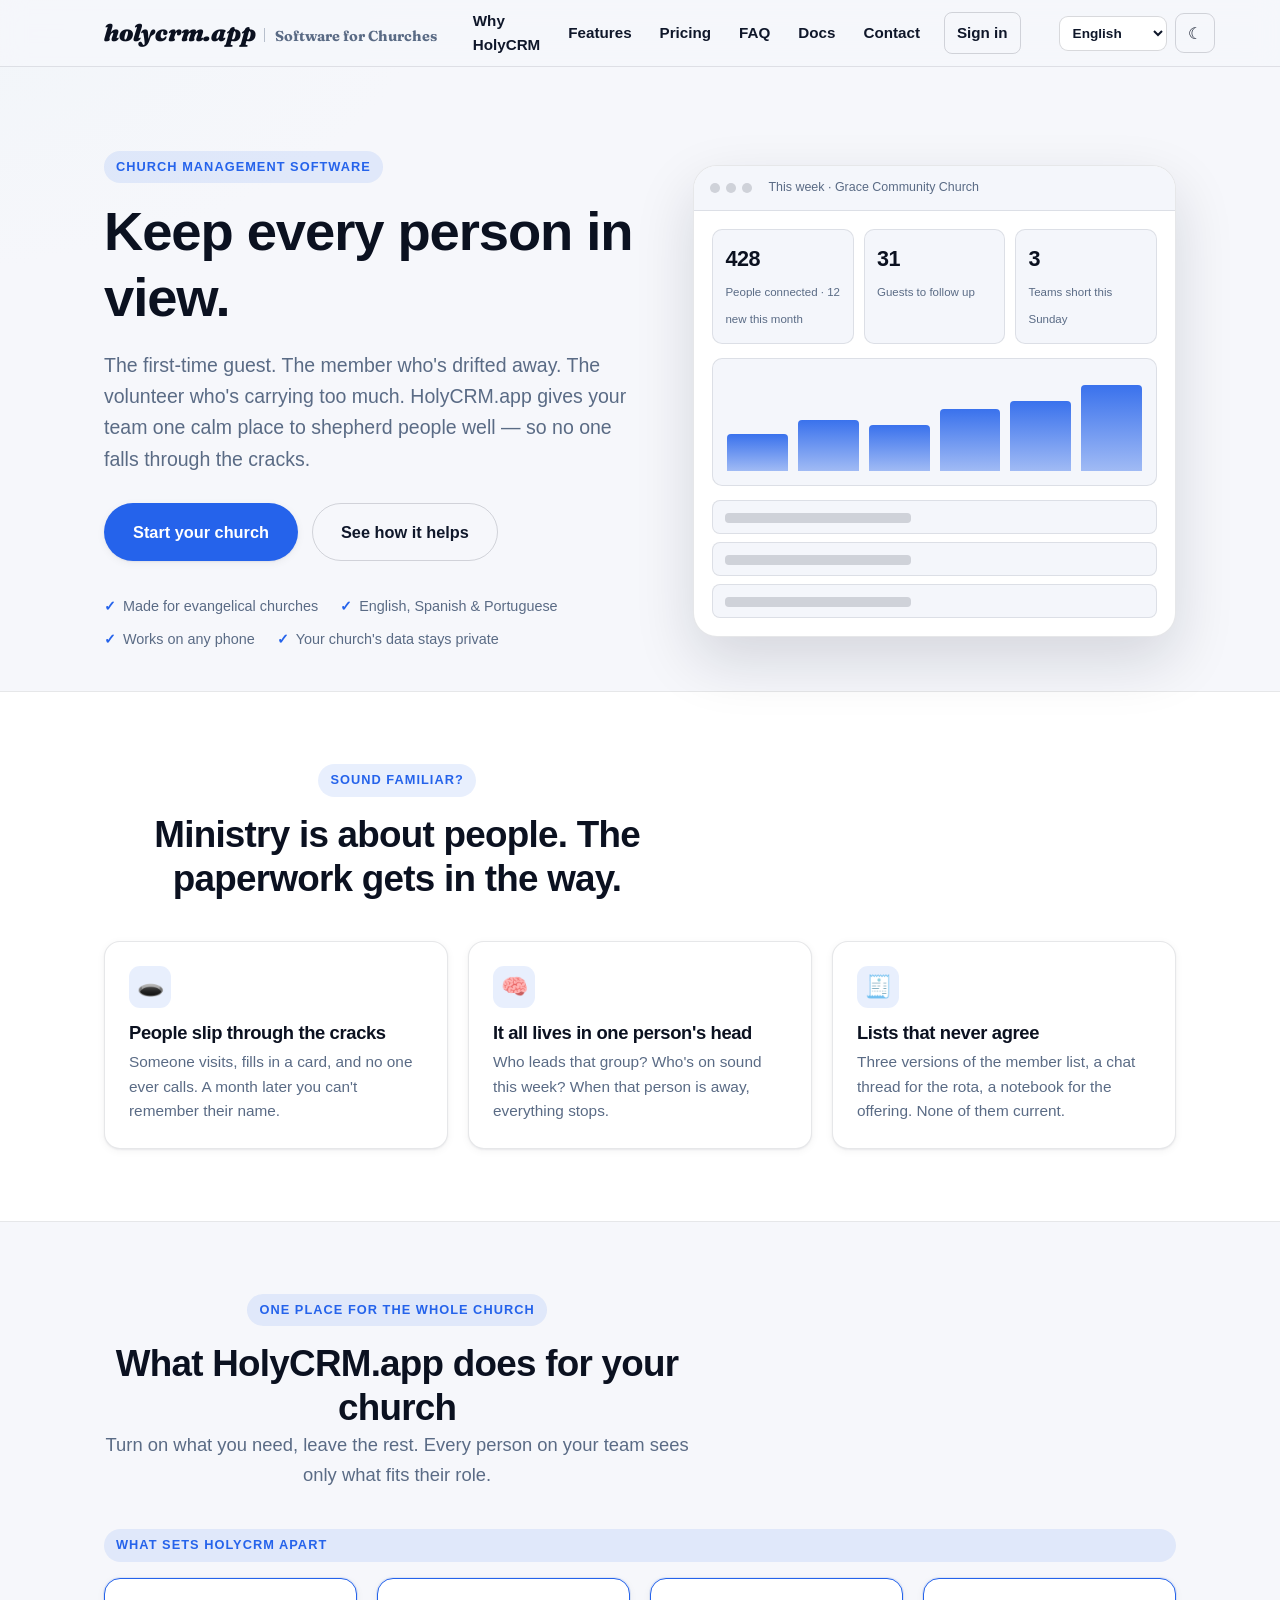
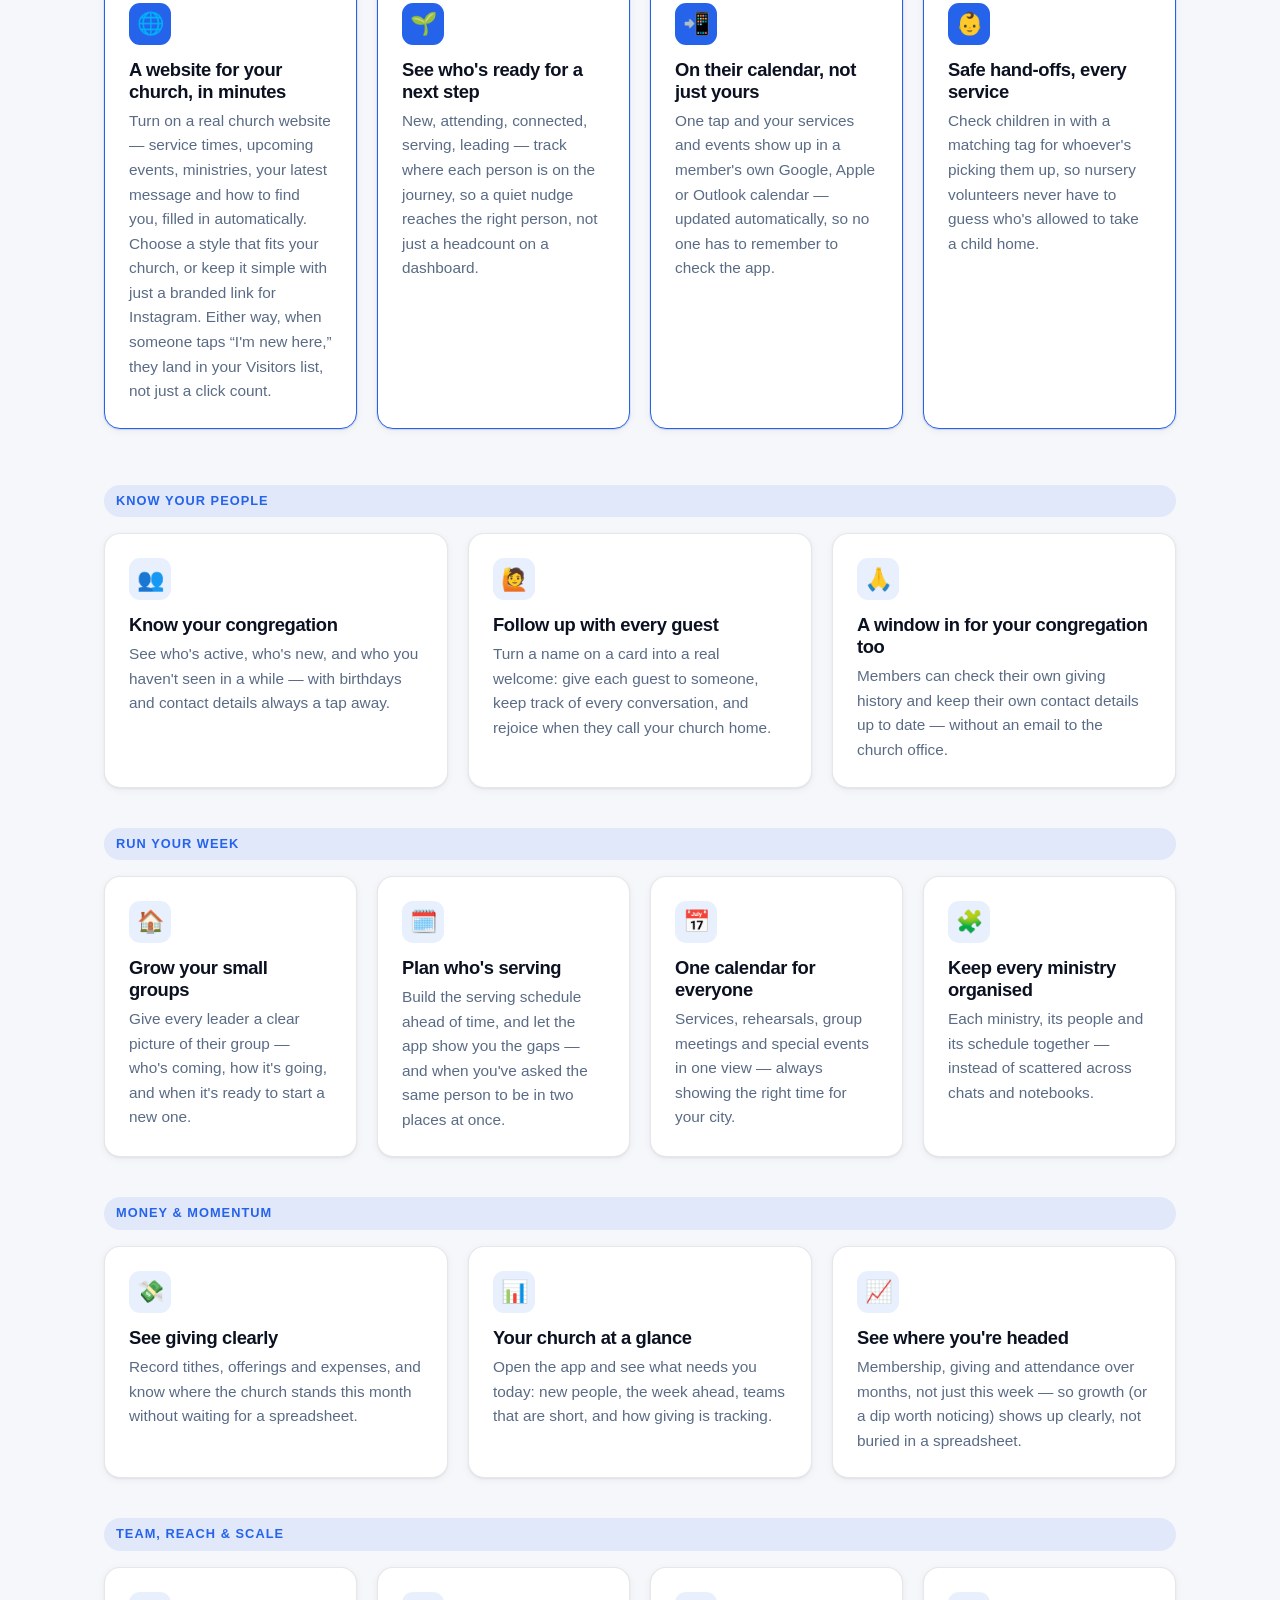
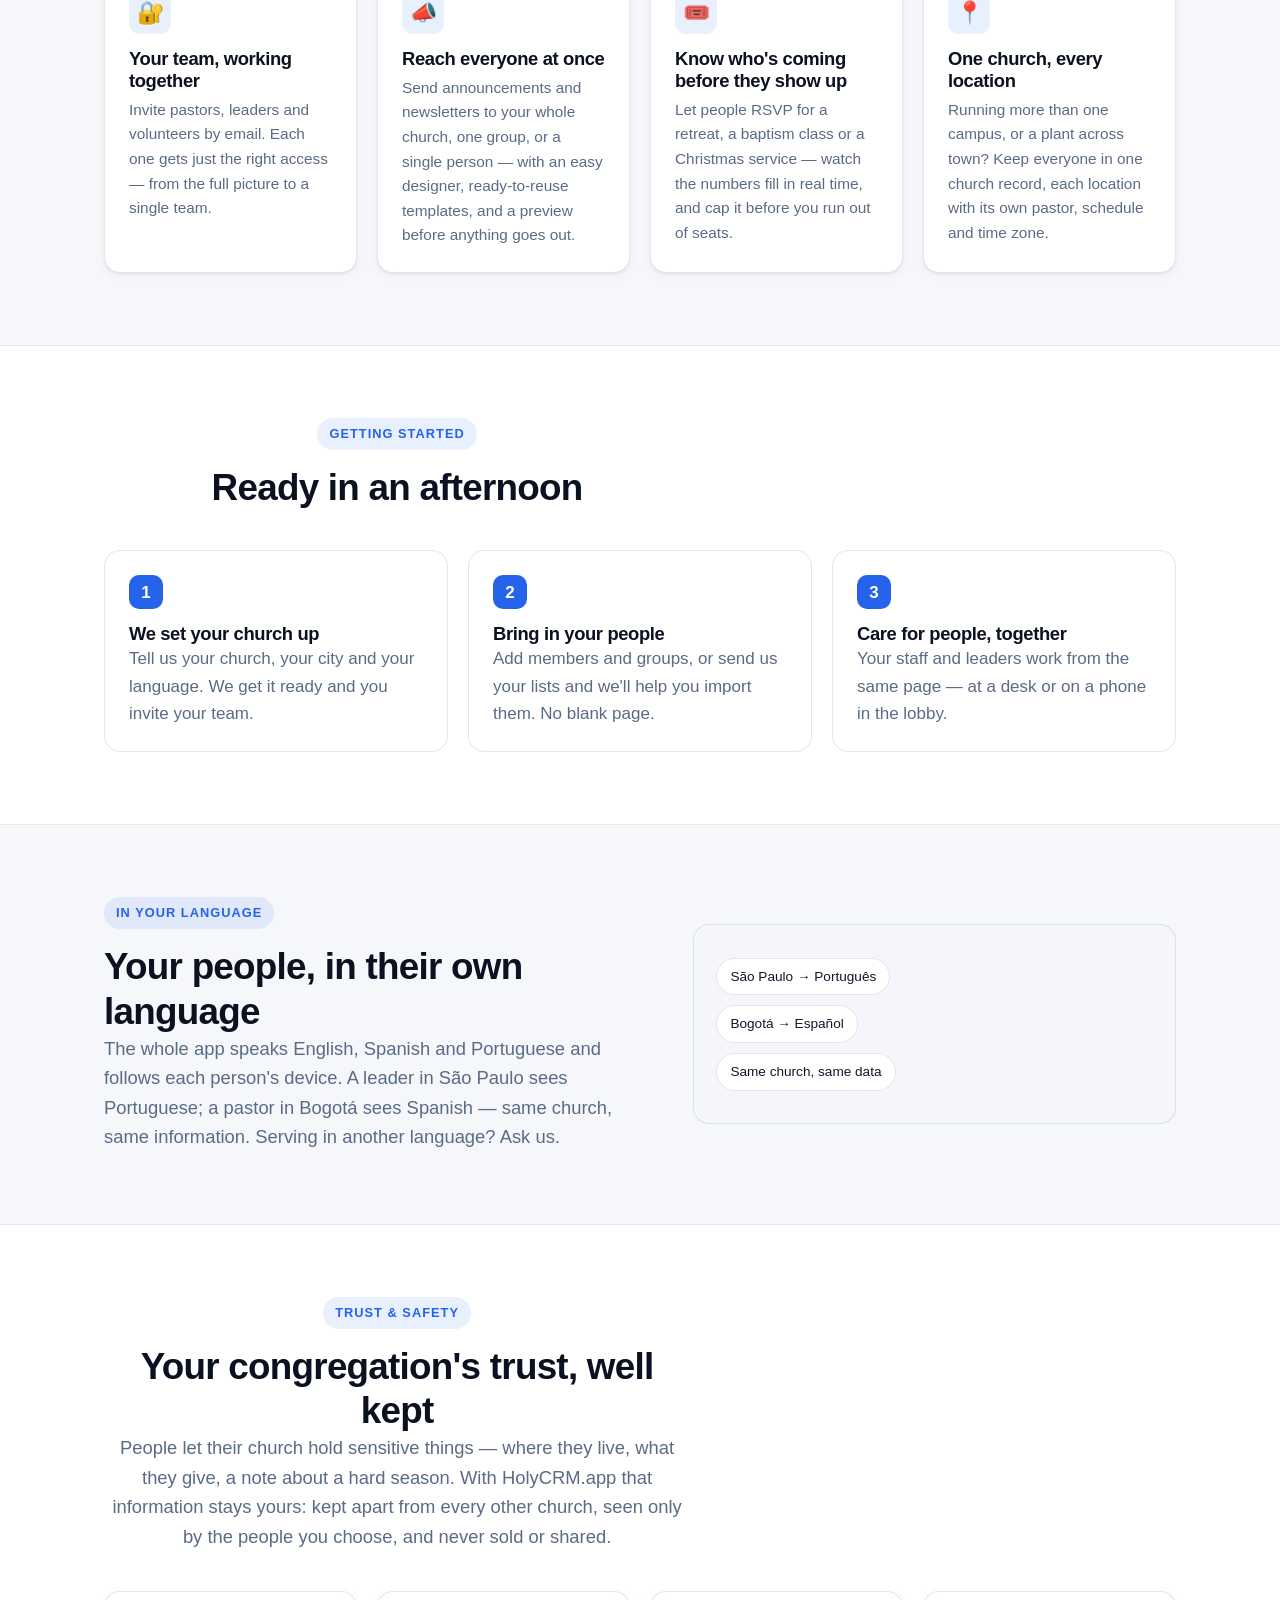
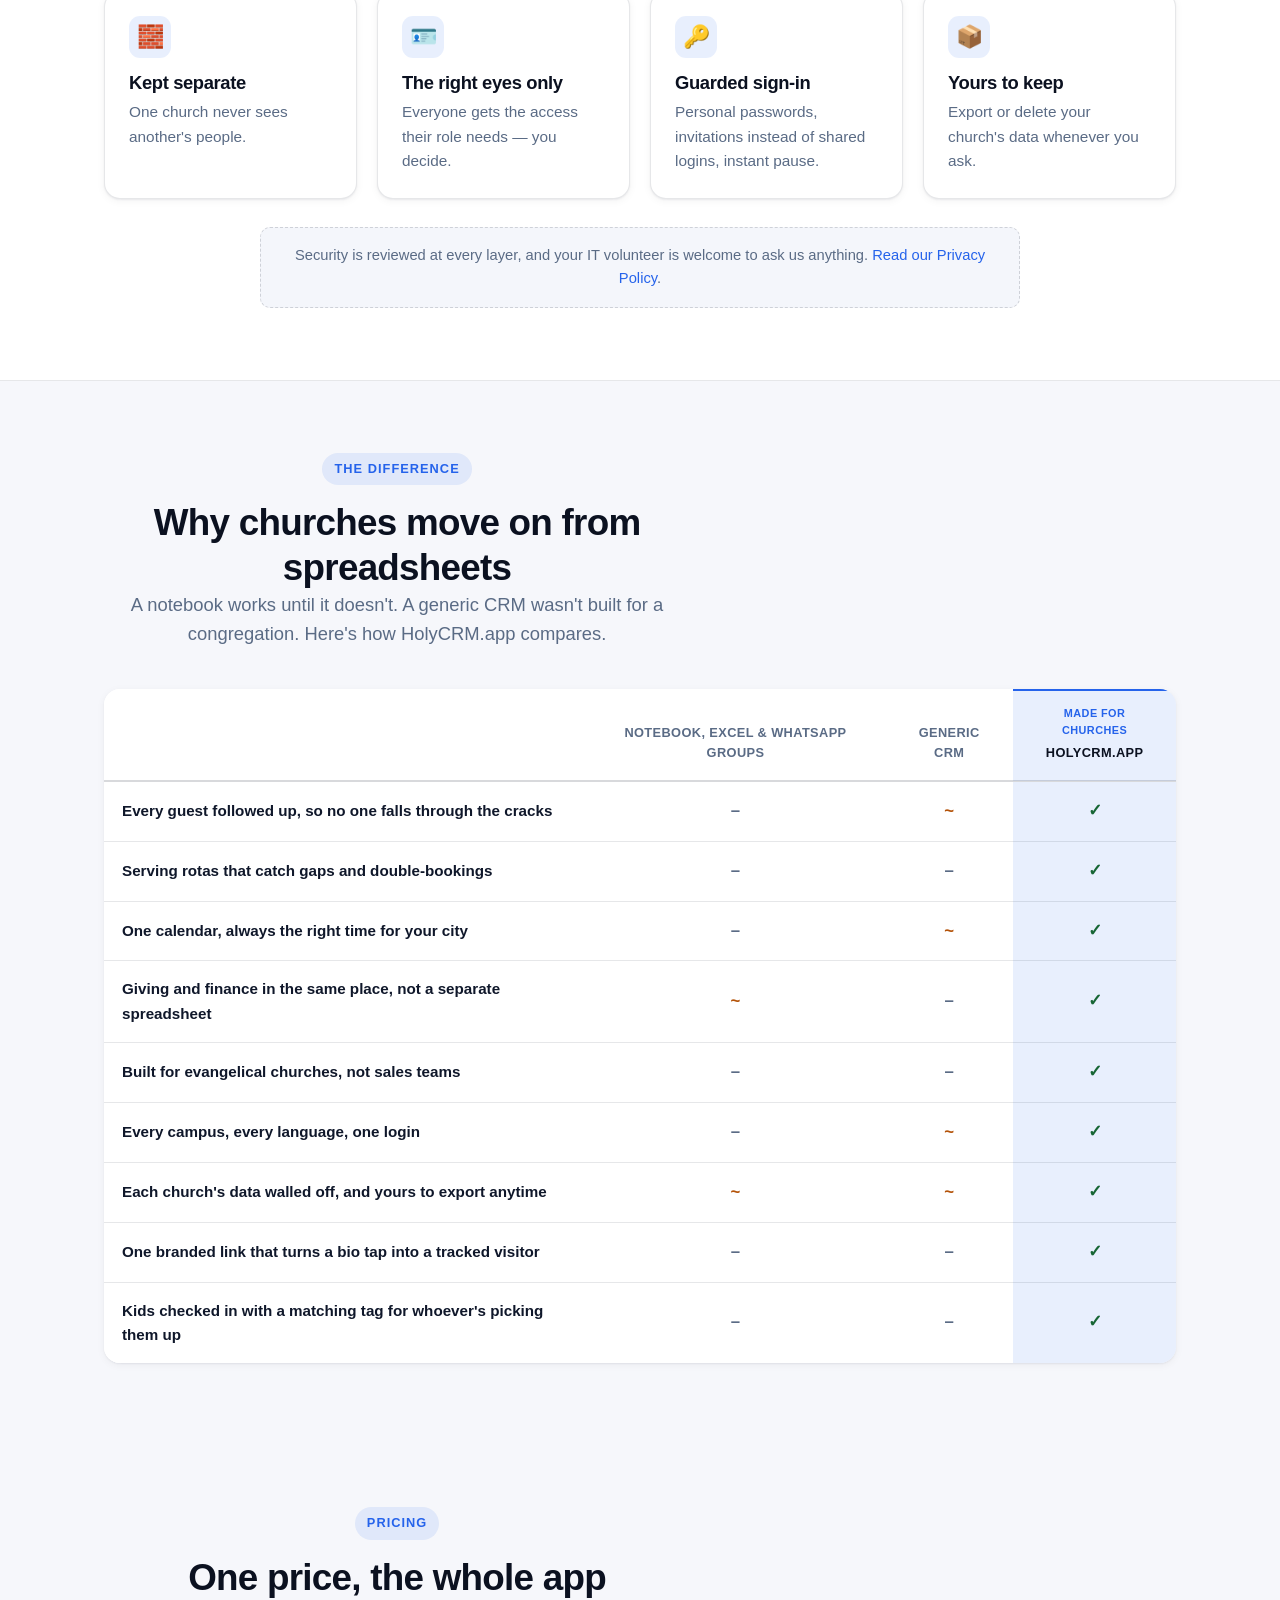
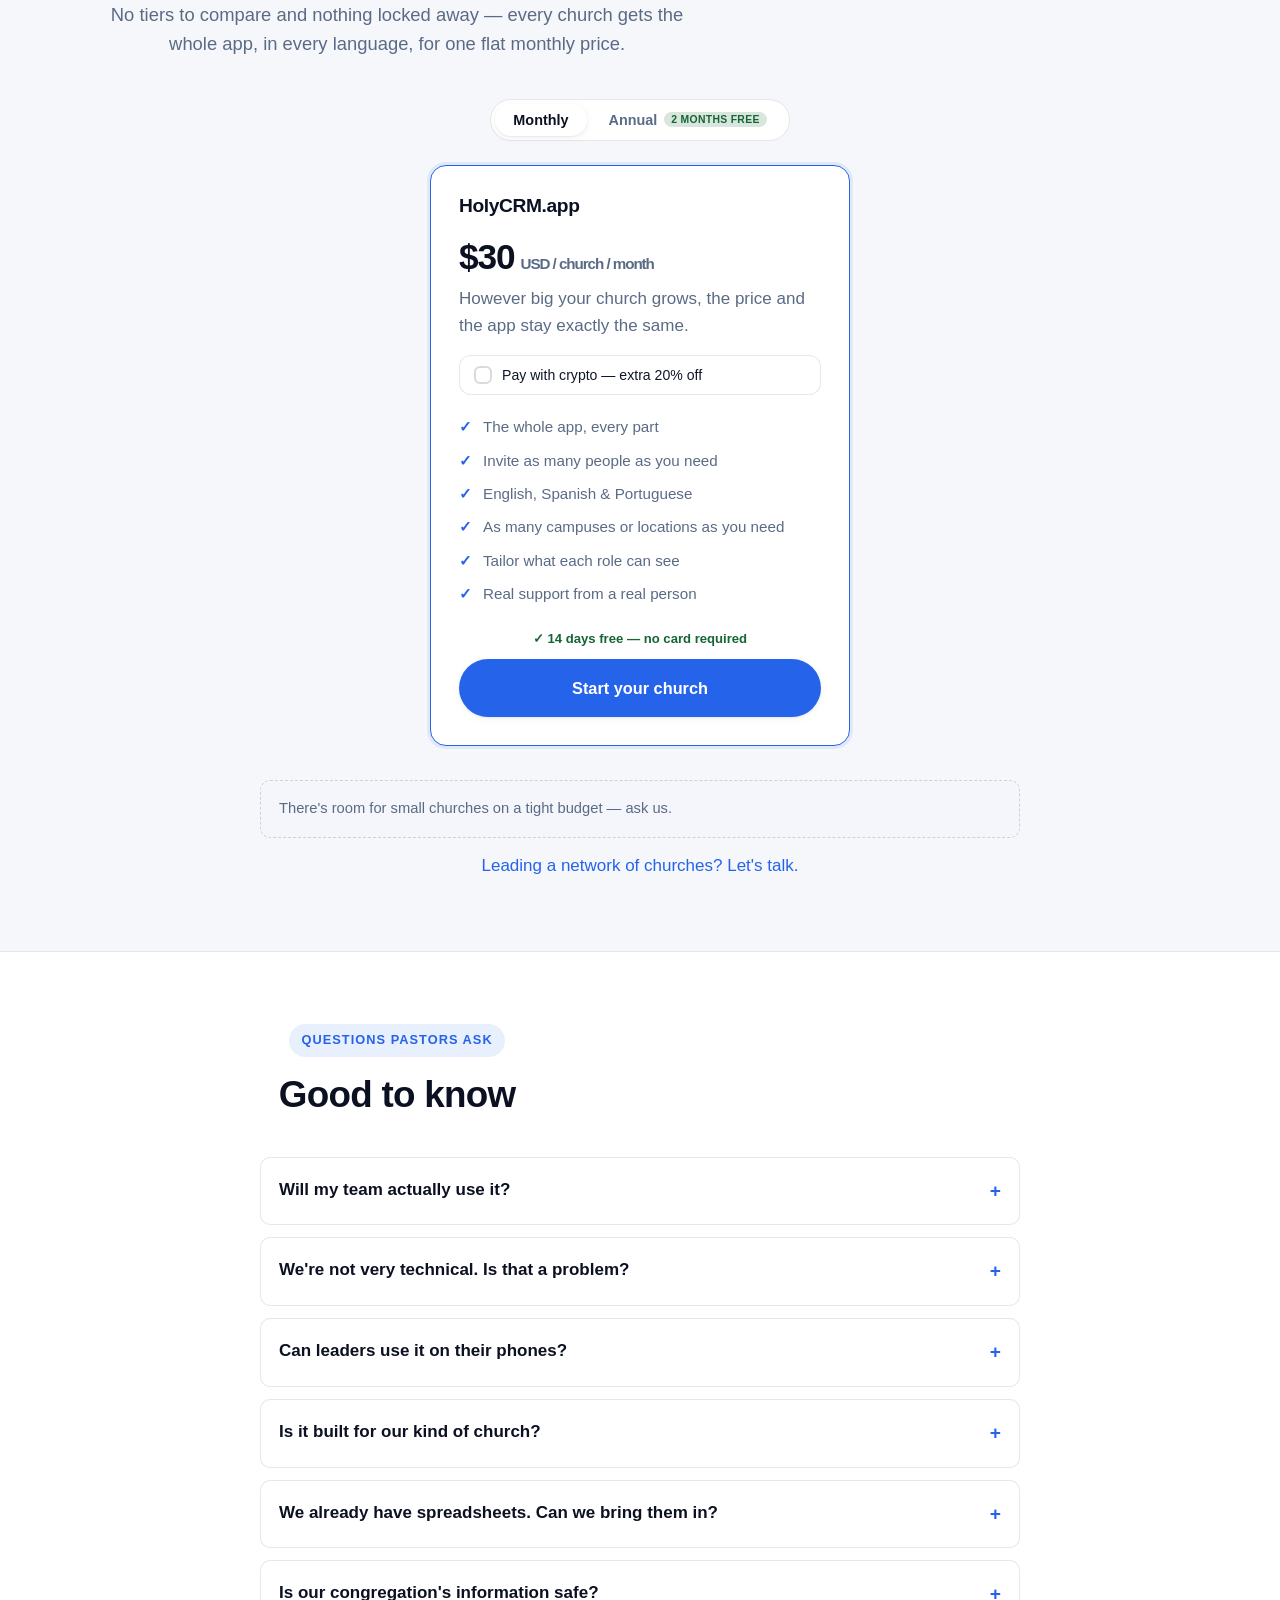
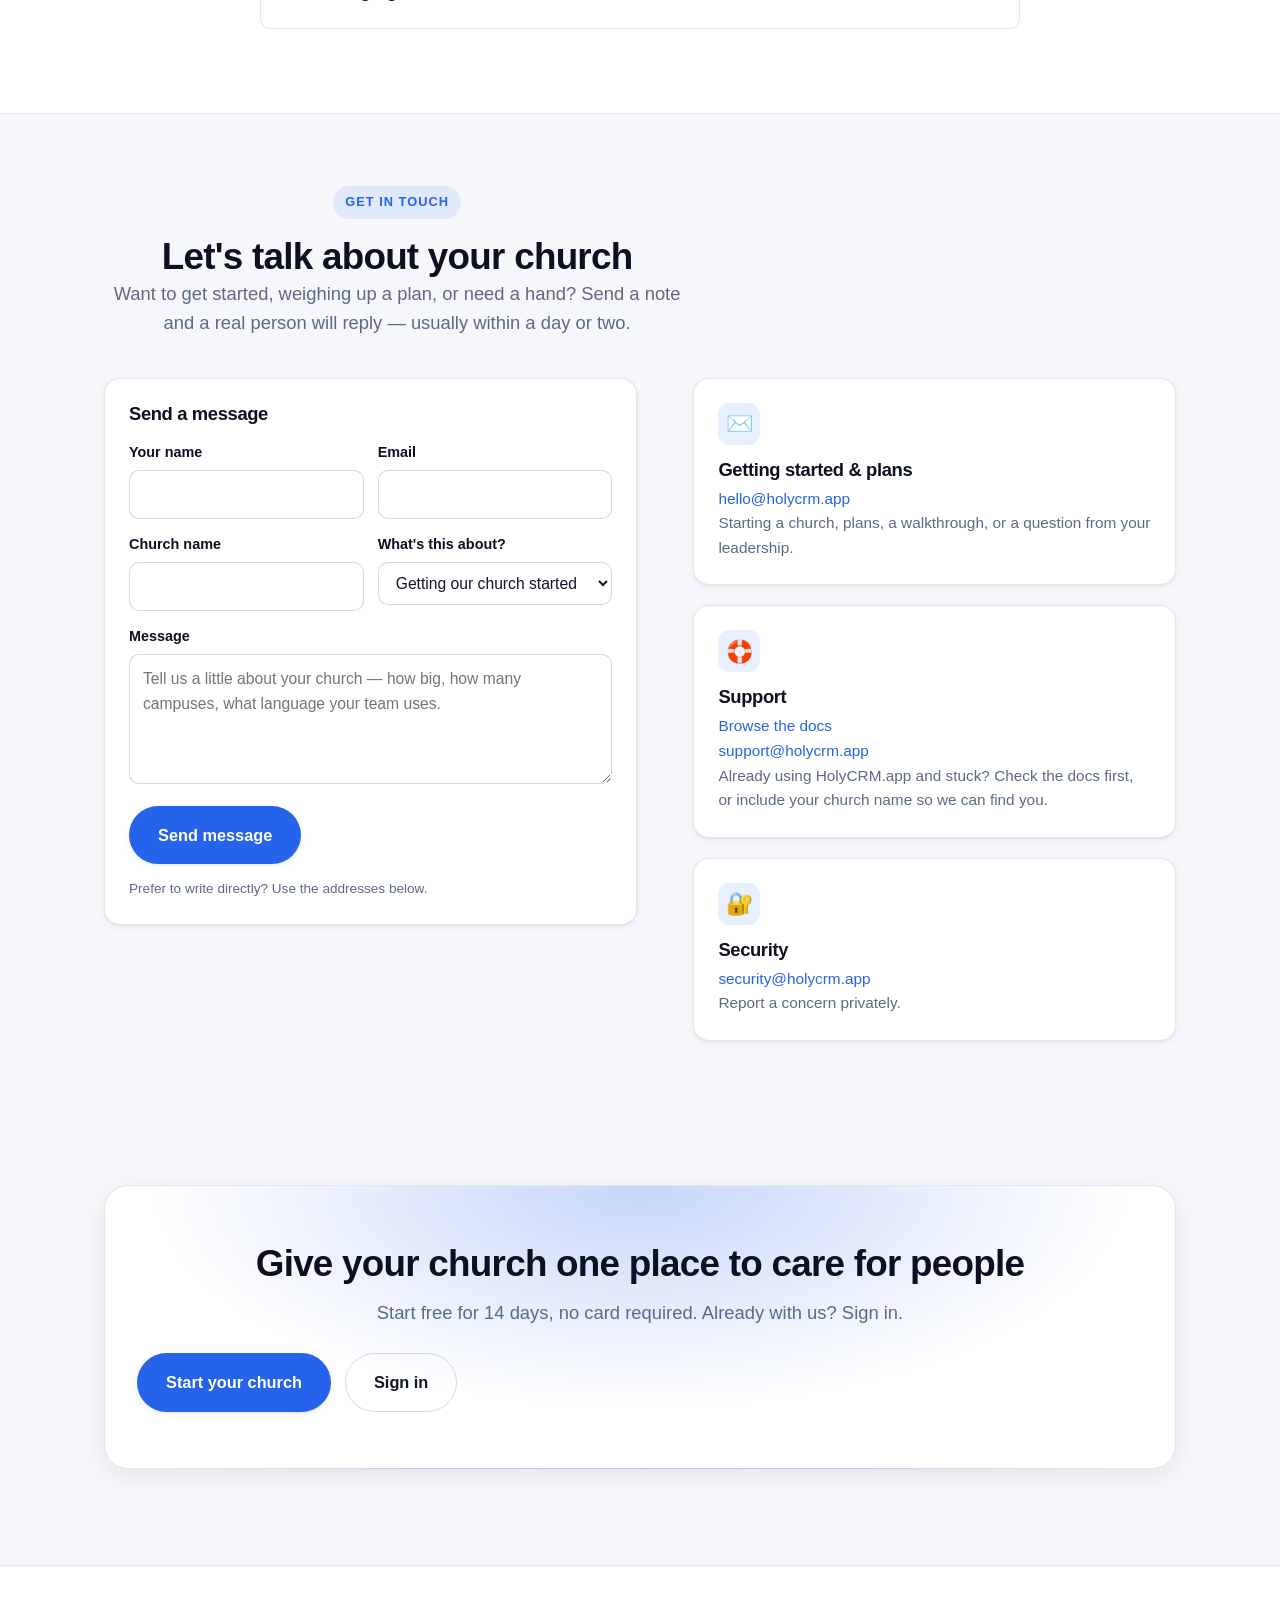
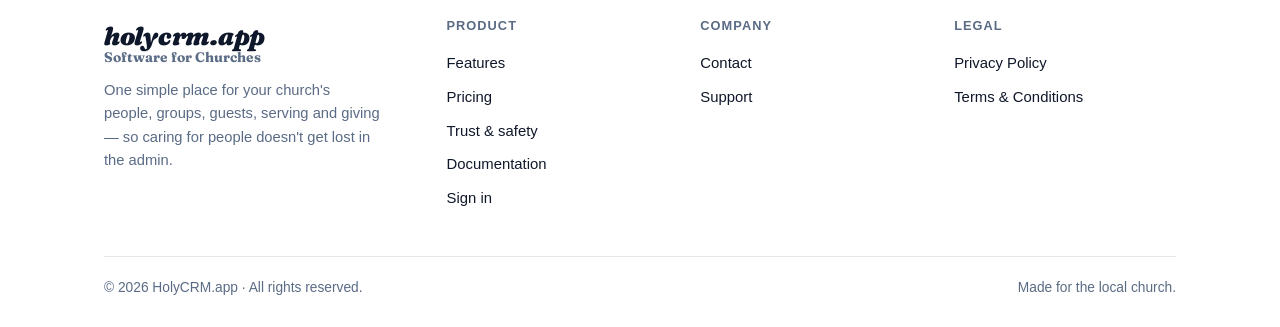
==== index.html @ 7844e1b8 "Updating" ====
<!doctype html>
<html lang="en">

<head>
  <meta charset="utf-8" />
  <title>HolyCRM.app — Keep every person in view</title>
  <meta name="viewport" content="width=device-width, initial-scale=1" />
  <meta name="color-scheme" content="light dark" />
  <meta name="description"
    content="One simple place for your church's people, guests, small groups, serving and giving — so no one falls through the cracks. Made for evangelical churches, in English, Spanish and Portuguese." />
  <meta name="theme-color" content="#f6f7fb" media="(prefers-color-scheme: light)" />
  <meta name="theme-color" content="#0b1120" media="(prefers-color-scheme: dark)" />
  <link rel="canonical" href="https://www.holycrm.app/" />
  <link rel="icon" href="/favicon.ico" />
  <link rel="apple-touch-icon" href="/assets/img/apple-touch-icon.png" />
  <link rel="preload" href="assets/fonts/fraunces-italic-900-latin.woff2" as="font" type="font/woff2" crossorigin />
  <link rel="preload" href="assets/fonts/fraunces-normal-700-latin.woff2" as="font" type="font/woff2" crossorigin />
  <!-- Tianji analytics -->
  <script async defer src="https://app.tianji.dev/tracker.js" data-website-id="cmu155hoydk7rziaswpbl9hs3"></script>
  <meta property="og:title" content="HolyCRM.app — Keep every person in view" />
  <meta property="og:description"
    content="One simple place for your church's people, guests, small groups, serving and giving. Made for evangelical churches, in three languages." />
  <meta property="og:type" content="website" />
  <meta property="og:url" content="https://www.holycrm.app/" />
  <meta property="og:site_name" content="HolyCRM.app" />
  <meta property="og:locale" content="en_US" />
  <meta property="og:locale:alternate" content="es_LA" />
  <meta property="og:locale:alternate" content="pt_BR" />
  <meta property="og:image" content="https://www.holycrm.app/assets/img/og-image.png" />
  <meta property="og:image:width" content="1200" />
  <meta property="og:image:height" content="630" />
  <meta property="og:image:alt" content="HolyCRM.app — Software for Churches" />
  <meta name="twitter:card" content="summary_large_image" />
  <meta name="twitter:title" content="HolyCRM.app — Keep every person in view" />
  <meta name="twitter:description"
    content="One simple place for your church's people, guests, small groups, serving and giving. Made for evangelical churches, in three languages." />
  <meta name="twitter:image" content="https://www.holycrm.app/assets/img/og-image.png" />
  <script type="application/ld+json">
  {
    "@context": "https://schema.org",
    "@type": "SoftwareApplication",
    "name": "HolyCRM.app",
    "url": "https://www.holycrm.app/",
    "applicationCategory": "BusinessApplication",
    "operatingSystem": "Web",
    "description": "One simple place for your church's people, guests, small groups, serving and giving — so no one falls through the cracks. Made for evangelical churches, in English, Spanish and Portuguese.",
    "inLanguage": ["en", "es", "pt-BR"],
    "offers": {
      "@type": "Offer",
      "price": "30",
      "priceCurrency": "USD",
      "priceValidUntil": "2027-01-01",
      "url": "https://www.holycrm.app/#pricing"
    },
    "provider": {
      "@type": "Organization",
      "name": "HolyCRM.app",
      "url": "https://www.holycrm.app/",
      "logo": "https://www.holycrm.app/assets/img/apple-touch-icon.png",
      "email": "hello@holycrm.app"
    }
  }
  </script>
  <script type="application/ld+json">
  {
    "@context": "https://schema.org",
    "@type": "FAQPage",
    "mainEntity": [
      {
        "@type": "Question",
        "name": "Will my team actually use it?",
        "acceptedAnswer": {
          "@type": "Answer",
          "text": "That's the whole point of the design. Each person sees a short menu of just what they need, it looks the same on a phone as on a computer, and there's nothing to install. Most volunteers are comfortable after one Sunday."
        }
      },
      {
        "@type": "Question",
        "name": "We're not very technical. Is that a problem?",
        "acceptedAnswer": {
          "@type": "Answer",
          "text": "No. We set your church up for you and help you bring in your lists. Day to day, it's filling in simple forms — closer to a tidy address book than to accounting software."
        }
      },
      {
        "@type": "Question",
        "name": "Can leaders use it on their phones?",
        "acceptedAnswer": {
          "@type": "Answer",
          "text": "Yes. It works in any phone browser, and you can add it to the home screen so it opens like a normal app — handy for a group leader taking attendance or a greeter checking who's serving."
        }
      },
      {
        "@type": "Question",
        "name": "Is it built for our kind of church?",
        "acceptedAnswer": {
          "@type": "Answer",
          "text": "It's made for evangelical and protestant churches — one congregation or a whole network. The words it uses ('culto', 'pastor', 'líder', 'célula', 'ofrenda') fit that world."
        }
      },
      {
        "@type": "Question",
        "name": "We already have spreadsheets. Can we bring them in?",
        "acceptedAnswer": {
          "@type": "Answer",
          "text": "Usually yes. Send us your member and group lists and we'll help you import them so you don't start from scratch."
        }
      },
      {
        "@type": "Question",
        "name": "Is our congregation's information safe?",
        "acceptedAnswer": {
          "@type": "Answer",
          "text": "Your church's data is walled off from every other church and protected by roles you control. We don't sell or share it, and you can export or delete it whenever you ask."
        }
      }
    ]
  }
  </script>
  <script>
    try {
      var t = localStorage.getItem('holycrm_theme');
      if (t === 'dark' || t === 'light') document.documentElement.setAttribute('data-theme', t);
    } catch (e) {}
  </script>
  <link rel="stylesheet" href="assets/css/site.css" />
</head>

<body>
  <header class="site-header">
    <div class="container nav">
      <a class="brand" href="index.html">
        <span class="brand__name">holycrm.app</span>
        <span class="brand__tag" data-i18n="brand.tagline">Software for Churches</span>
      </a>
      <nav class="nav-links">
        <a href="#why" data-i18n="nav.why">Why HolyCRM</a>
        <a href="#features" data-i18n="nav.features">Features</a>
        <a href="#pricing" data-i18n="nav.pricing">Pricing</a>
        <a href="#faq" data-i18n="nav.faq">FAQ</a>
        <a href="https://docs.holycrm.app" data-i18n="nav.docs">Docs</a>
        <a href="#contact" data-i18n="nav.contact">Contact</a>
        <a class="btn btn-ghost nav-cta" href="https://app-dev.holycrm.app/login.html" data-i18n="nav.signin">Sign in</a>
      </nav>
      <div class="nav-tools">
        <select class="lang-select" data-lang-select data-i18n-attr="aria-label:a11y.lang" aria-label="Choose language">
          <option value="en">English</option>
          <option value="es">Español</option>
          <option value="pt-BR">Português</option>
        </select>
        <button class="theme-toggle" type="button" data-i18n-attr="aria-label:a11y.theme" aria-label="Change theme">☾</button>
      </div>
      <button class="nav-toggle" type="button" data-i18n-attr="aria-label:a11y.menu" aria-label="Open menu" aria-expanded="false">☰</button>
    </div>
  </header>

  <main>
    <!-- HERO -->
    <section class="hero" id="top">
      <div class="container hero-grid">
        <div>
          <span class="eyebrow" data-i18n="hero.eyebrow">Church management software</span>
          <h1 data-i18n="hero.h1">Keep every person in view.</h1>
          <p class="lead" data-i18n="hero.lead">
            The first-time guest. The member who's drifted away. The volunteer who's
            carrying too much. HolyCRM.app gives your team one calm place to shepherd
            people well — so no one falls through the cracks.
          </p>
          <div class="btn-row">
            <a class="btn btn-primary btn-lg" href="https://app-dev.holycrm.app/signup.html" data-i18n="hero.cta.primary">Start your church</a>
            <a class="btn btn-ghost btn-lg" href="#features" data-i18n="hero.cta.secondary">See how it helps</a>
          </div>
          <div class="trust-row">
            <span data-i18n="hero.trust.1">Made for evangelical churches</span>
            <span data-i18n="hero.trust.2">English, Spanish &amp; Portuguese</span>
            <span data-i18n="hero.trust.3">Works on any phone</span>
            <span data-i18n="hero.trust.4">Your church's data stays private</span>
          </div>
        </div>

        <div class="mock" aria-hidden="true">
          <div class="mock-bar">
            <i></i><i></i><i></i><span data-i18n="mock.title">This week · Grace Community Church</span>
          </div>
          <div class="mock-body">
            <div class="mock-kpis">
              <div class="kpi"><b>428</b><small data-i18n="mock.k1">People connected · 12 new this month</small></div>
              <div class="kpi"><b>31</b><small data-i18n="mock.k2">Guests to follow up</small></div>
              <div class="kpi"><b>3</b><small data-i18n="mock.k3">Teams short this Sunday</small></div>
            </div>
            <div class="mock-chart">
              <i style="height:38%"></i><i style="height:52%"></i><i style="height:47%"></i>
              <i style="height:63%"></i><i style="height:71%"></i><i style="height:88%"></i>
            </div>
            <div class="mock-rows"><i></i><i></i><i></i></div>
          </div>
        </div>
      </div>
    </section>

    <!-- WHY -->
    <section class="band" id="why">
      <div class="container">
        <div class="section-head center">
          <span class="eyebrow" data-i18n="why.eyebrow">Sound familiar?</span>
          <h2 data-i18n="why.h2">Ministry is about people. The paperwork gets in the way.</h2>
        </div>
        <div class="grid">
          <div class="card">
            <div class="ic">🕳️</div>
            <h3 data-i18n="why.c1.h">People slip through the cracks</h3>
            <p data-i18n="why.c1.p">Someone visits, fills in a card, and no one ever calls.
              A month later you can't remember their name.</p>
          </div>
          <div class="card">
            <div class="ic">🧠</div>
            <h3 data-i18n="why.c2.h">It all lives in one person's head</h3>
            <p data-i18n="why.c2.p">Who leads that group? Who's on sound this week? When
              that person is away, everything stops.</p>
          </div>
          <div class="card">
            <div class="ic">🧾</div>
            <h3 data-i18n="why.c3.h">Lists that never agree</h3>
            <p data-i18n="why.c3.p">Three versions of the member list, a chat thread for
              the rota, a notebook for the offering. None of them current.</p>
          </div>
        </div>
      </div>
    </section>

    <!-- FEATURES -->
    <section id="features">
      <div class="container">
        <div class="section-head center">
          <span class="eyebrow" data-i18n="feat.eyebrow">One place for the whole church</span>
          <h2 data-i18n="feat.h2">What HolyCRM.app does for your church</h2>
          <p class="lead" data-i18n="feat.sub">Turn on what you need, leave the rest. Every
            person on your team sees only what fits their role.</p>
        </div>

        <span class="eyebrow feat-hero-eyebrow" data-i18n="feat.hero.eyebrow">What sets HolyCRM apart</span>
        <div class="grid grid-4 feat-hero">
          <div class="card card-hero">
            <div class="ic">🌐</div>
            <h3 data-i18n="feat.links.h">A website for your church, in minutes</h3>
            <p data-i18n="feat.links.p">Turn on a real church website — service times,
              upcoming events, ministries, your latest message and how to find you, filled
              in automatically. Choose a style that fits your church, or keep it simple with
              just a branded link for Instagram. Either way, when someone taps &ldquo;I'm new
              here,&rdquo; they land in your Visitors list, not just a click count.</p>
          </div>
          <div class="card card-hero">
            <div class="ic">🌱</div>
            <h3 data-i18n="feat.growth.h">See who's ready for a next step</h3>
            <p data-i18n="feat.growth.p">New, attending, connected, serving, leading — track
              where each person is on the journey, so a quiet nudge reaches the right person,
              not just a headcount on a dashboard.</p>
          </div>
          <div class="card card-hero">
            <div class="ic">📲</div>
            <h3 data-i18n="feat.sync.h">On their calendar, not just yours</h3>
            <p data-i18n="feat.sync.p">One tap and your services and events show up in a
              member's own Google, Apple or Outlook calendar — updated automatically, so no
              one has to remember to check the app.</p>
          </div>
          <div class="card card-hero">
            <div class="ic">👶</div>
            <h3 data-i18n="feat.kids.h">Safe hand-offs, every service</h3>
            <p data-i18n="feat.kids.p">Check children in with a matching tag for whoever's
              picking them up, so nursery volunteers never have to guess who's allowed to
              take a child home.</p>
          </div>
        </div>

        <div class="feat-group">
          <span class="eyebrow feat-group-label" data-i18n="feat.group.people">Know your people</span>
          <div class="grid">
            <div class="card">
              <div class="ic">👥</div>
              <h3 data-i18n="feat.members.h">Know your congregation</h3>
              <p data-i18n="feat.members.p">See who's active, who's new, and who you haven't
                seen in a while — with birthdays and contact details always a tap away.</p>
            </div>
            <div class="card">
              <div class="ic">🙋</div>
              <h3 data-i18n="feat.guests.h">Follow up with every guest</h3>
              <p data-i18n="feat.guests.p">Turn a name on a card into a real welcome: give
                each guest to someone, keep track of every conversation, and rejoice when
                they call your church home.</p>
            </div>
            <div class="card">
              <div class="ic">🙏</div>
              <h3 data-i18n="feat.portal.h">A window in for your congregation too</h3>
              <p data-i18n="feat.portal.p">Members can check their own giving history and
                keep their own contact details up to date — without an email to the church
                office.</p>
            </div>
          </div>
        </div>

        <div class="feat-group">
          <span class="eyebrow feat-group-label" data-i18n="feat.group.week">Run your week</span>
          <div class="grid grid-4">
            <div class="card">
              <div class="ic">🏠</div>
              <h3 data-i18n="feat.groups.h">Grow your small groups</h3>
              <p data-i18n="feat.groups.p">Give every leader a clear picture of their
                group — who's coming, how it's going, and when it's ready to start a new
                one.</p>
            </div>
            <div class="card">
              <div class="ic">🗓️</div>
              <h3 data-i18n="feat.serving.h">Plan who's serving</h3>
              <p data-i18n="feat.serving.p">Build the serving schedule ahead of time, and
                let the app show you the gaps — and when you've asked the same person to be
                in two places at once.</p>
            </div>
            <div class="card">
              <div class="ic">📅</div>
              <h3 data-i18n="feat.calendar.h">One calendar for everyone</h3>
              <p data-i18n="feat.calendar.p">Services, rehearsals, group meetings and special
                events in one view — always showing the right time for your city.</p>
            </div>
            <div class="card">
              <div class="ic">🧩</div>
              <h3 data-i18n="feat.ministries.h">Keep every ministry organised</h3>
              <p data-i18n="feat.ministries.p">Each ministry, its people and its schedule
                together — instead of scattered across chats and notebooks.</p>
            </div>
          </div>
        </div>

        <div class="feat-group">
          <span class="eyebrow feat-group-label" data-i18n="feat.group.money">Money &amp; momentum</span>
          <div class="grid">
            <div class="card">
              <div class="ic">💸</div>
              <h3 data-i18n="feat.giving.h">See giving clearly</h3>
              <p data-i18n="feat.giving.p">Record tithes, offerings and expenses, and know
                where the church stands this month without waiting for a spreadsheet.</p>
            </div>
            <div class="card">
              <div class="ic">📊</div>
              <h3 data-i18n="feat.overview.h">Your church at a glance</h3>
              <p data-i18n="feat.overview.p">Open the app and see what needs you today: new
                people, the week ahead, teams that are short, and how giving is tracking.</p>
            </div>
            <div class="card">
              <div class="ic">📈</div>
              <h3 data-i18n="feat.reports.h">See where you're headed</h3>
              <p data-i18n="feat.reports.p">Membership, giving and attendance over months, not
                just this week — so growth (or a dip worth noticing) shows up clearly, not
                buried in a spreadsheet.</p>
            </div>
          </div>
        </div>

        <div class="feat-group">
          <span class="eyebrow feat-group-label" data-i18n="feat.group.scale">Team, reach &amp; scale</span>
          <div class="grid grid-4">
            <div class="card">
              <div class="ic">🔐</div>
              <h3 data-i18n="feat.team.h">Your team, working together</h3>
              <p data-i18n="feat.team.p">Invite pastors, leaders and volunteers by email.
                Each one gets just the right access — from the full picture to a single
                team.</p>
            </div>
            <div class="card">
              <div class="ic">📣</div>
              <h3 data-i18n="feat.comms.h">Reach everyone at once</h3>
              <p data-i18n="feat.comms.p">Send announcements and newsletters to your whole
                church, one group, or a single person — with an easy designer, ready-to-reuse
                templates, and a preview before anything goes out.</p>
            </div>
            <div class="card">
              <div class="ic">🎟️</div>
              <h3 data-i18n="feat.rsvp.h">Know who's coming before they show up</h3>
              <p data-i18n="feat.rsvp.p">Let people RSVP for a retreat, a baptism class or a
                Christmas service — watch the numbers fill in real time, and cap it before you
                run out of seats.</p>
            </div>
            <div class="card">
              <div class="ic">📍</div>
              <h3 data-i18n="feat.campuses.h">One church, every location</h3>
              <p data-i18n="feat.campuses.p">Running more than one campus, or a plant across
                town? Keep everyone in one church record, each location with its own pastor,
                schedule and time zone.</p>
            </div>
          </div>
        </div>
      </div>
    </section>

    <!-- START -->
    <section class="band">
      <div class="container">
        <div class="section-head center">
          <span class="eyebrow" data-i18n="start.eyebrow">Getting started</span>
          <h2 data-i18n="start.h2">Ready in an afternoon</h2>
        </div>
        <div class="steps">
          <div class="step">
            <h3 data-i18n="start.s1.h">We set your church up</h3>
            <p class="muted" data-i18n="start.s1.p">Tell us your church, your city and your
              language. We get it ready and you invite your team.</p>
          </div>
          <div class="step">
            <h3 data-i18n="start.s2.h">Bring in your people</h3>
            <p class="muted" data-i18n="start.s2.p">Add members and groups, or send us your
              lists and we'll help you import them. No blank page.</p>
          </div>
          <div class="step">
            <h3 data-i18n="start.s3.h">Care for people, together</h3>
            <p class="muted" data-i18n="start.s3.p">Your staff and leaders work from the
              same page — at a desk or on a phone in the lobby.</p>
          </div>
        </div>
      </div>
    </section>

    <!-- LANGUAGES -->
    <section id="languages">
      <div class="container hero-grid">
        <div>
          <span class="eyebrow" data-i18n="lang.eyebrow">In your language</span>
          <h2 data-i18n="lang.h2">Your people, in their own language</h2>
          <p class="lead" data-i18n="lang.p">The whole app speaks English, Spanish and
            Portuguese and follows each person's device. A leader in São Paulo sees
            Portuguese; a pastor in Bogotá sees Spanish — same church, same information.
            Serving in another language? Ask us.</p>
        </div>
        <div class="fb-media">
          <span class="chip" data-i18n="lang.chip1">São Paulo → Português</span>
          <span class="chip" data-i18n="lang.chip2">Bogotá → Español</span>
          <span class="chip" data-i18n="lang.chip3">Same church, same data</span>
        </div>
      </div>
    </section>

    <!-- TRUST -->
    <section class="band" id="trust">
      <div class="container">
        <div class="section-head center">
          <span class="eyebrow" data-i18n="trust.eyebrow">Trust &amp; safety</span>
          <h2 data-i18n="trust.h2">Your congregation's trust, well kept</h2>
          <p class="lead" data-i18n="trust.p">People let their church hold sensitive
            things — where they live, what they give, a note about a hard season. With
            HolyCRM.app that information stays yours: kept apart from every other church,
            seen only by the people you choose, and never sold or shared.</p>
        </div>
        <div class="grid grid-4">
          <div class="card">
            <div class="ic">🧱</div>
            <h3 data-i18n="trust.c1.h">Kept separate</h3>
            <p data-i18n="trust.c1.p">One church never sees another's people.</p>
          </div>
          <div class="card">
            <div class="ic">🪪</div>
            <h3 data-i18n="trust.c2.h">The right eyes only</h3>
            <p data-i18n="trust.c2.p">Everyone gets the access their role needs — you
              decide.</p>
          </div>
          <div class="card">
            <div class="ic">🔑</div>
            <h3 data-i18n="trust.c3.h">Guarded sign-in</h3>
            <p data-i18n="trust.c3.p">Personal passwords, invitations instead of shared
              logins, instant pause.</p>
          </div>
          <div class="card">
            <div class="ic">📦</div>
            <h3 data-i18n="trust.c4.h">Yours to keep</h3>
            <p data-i18n="trust.c4.p">Export or delete your church's data whenever you
              ask.</p>
          </div>
        </div>
        <p class="note" style="max-width:760px;margin:28px auto 0;text-align:center">
          <span data-i18n="trust.note">Security is reviewed at every layer, and your IT
            volunteer is welcome to ask us anything.</span>
          <a href="privacy.html" data-i18n="trust.note.link">Read our Privacy Policy</a>.
        </p>
      </div>
    </section>

    <!-- COMPARE -->
    <section id="compare">
      <div class="container">
        <div class="section-head center">
          <span class="eyebrow" data-i18n="compare.eyebrow">The difference</span>
          <h2 data-i18n="compare.h2">Why churches move on from spreadsheets</h2>
          <p class="lead" data-i18n="compare.sub">A notebook works until it doesn't. A
            generic CRM wasn't built for a congregation. Here's how HolyCRM.app compares.</p>
        </div>

        <!-- Desktop: one unified 4-column table -->
        <div class="compare-desktop">
          <div class="compare-wrap">
            <table class="compare-table">
              <caption class="sr-only" data-i18n="compare.caption">Feature comparison
                between a notebook or spreadsheet, a generic CRM, and HolyCRM.app</caption>
              <thead>
                <tr>
                  <th scope="col"></th>
                  <th scope="col" data-i18n="compare.col1">Notebook, Excel &amp; WhatsApp groups</th>
                  <th scope="col" data-i18n="compare.col2">Generic CRM</th>
                  <th scope="col" class="compare-us">
                    <span class="compare-us-badge" data-i18n="compare.col3.badge">Made for churches</span>
                    <span data-i18n="compare.col3">HolyCRM.app</span>
                  </th>
                </tr>
              </thead>
              <tbody>
                <tr>
                  <th scope="row" data-i18n="compare.r1">Every guest followed up, so no one falls through the cracks</th>
                  <td><span class="cmp cmp-no" aria-hidden="true">–</span><span class="sr-only" data-i18n="compare.no">No</span></td>
                  <td><span class="cmp cmp-partial" aria-hidden="true">~</span><span class="sr-only" data-i18n="compare.partial">Partial</span></td>
                  <td class="compare-us"><span class="cmp cmp-yes" aria-hidden="true">✓</span><span class="sr-only" data-i18n="compare.yes">Yes</span></td>
                </tr>
                <tr>
                  <th scope="row" data-i18n="compare.r2">Serving rotas that catch gaps and double-bookings</th>
                  <td><span class="cmp cmp-no" aria-hidden="true">–</span><span class="sr-only" data-i18n="compare.no">No</span></td>
                  <td><span class="cmp cmp-no" aria-hidden="true">–</span><span class="sr-only" data-i18n="compare.no">No</span></td>
                  <td class="compare-us"><span class="cmp cmp-yes" aria-hidden="true">✓</span><span class="sr-only" data-i18n="compare.yes">Yes</span></td>
                </tr>
                <tr>
                  <th scope="row" data-i18n="compare.r3">One calendar, always the right time for your city</th>
                  <td><span class="cmp cmp-no" aria-hidden="true">–</span><span class="sr-only" data-i18n="compare.no">No</span></td>
                  <td><span class="cmp cmp-partial" aria-hidden="true">~</span><span class="sr-only" data-i18n="compare.partial">Partial</span></td>
                  <td class="compare-us"><span class="cmp cmp-yes" aria-hidden="true">✓</span><span class="sr-only" data-i18n="compare.yes">Yes</span></td>
                </tr>
                <tr>
                  <th scope="row" data-i18n="compare.r4">Giving and finance in the same place, not a separate spreadsheet</th>
                  <td><span class="cmp cmp-partial" aria-hidden="true">~</span><span class="sr-only" data-i18n="compare.partial">Partial</span></td>
                  <td><span class="cmp cmp-no" aria-hidden="true">–</span><span class="sr-only" data-i18n="compare.no">No</span></td>
                  <td class="compare-us"><span class="cmp cmp-yes" aria-hidden="true">✓</span><span class="sr-only" data-i18n="compare.yes">Yes</span></td>
                </tr>
                <tr>
                  <th scope="row" data-i18n="compare.r5">Built for evangelical churches, not sales teams</th>
                  <td><span class="cmp cmp-no" aria-hidden="true">–</span><span class="sr-only" data-i18n="compare.no">No</span></td>
                  <td><span class="cmp cmp-no" aria-hidden="true">–</span><span class="sr-only" data-i18n="compare.no">No</span></td>
                  <td class="compare-us"><span class="cmp cmp-yes" aria-hidden="true">✓</span><span class="sr-only" data-i18n="compare.yes">Yes</span></td>
                </tr>
                <tr>
                  <th scope="row" data-i18n="compare.r6">Every campus, every language, one login</th>
                  <td><span class="cmp cmp-no" aria-hidden="true">–</span><span class="sr-only" data-i18n="compare.no">No</span></td>
                  <td><span class="cmp cmp-partial" aria-hidden="true">~</span><span class="sr-only" data-i18n="compare.partial">Partial</span></td>
                  <td class="compare-us"><span class="cmp cmp-yes" aria-hidden="true">✓</span><span class="sr-only" data-i18n="compare.yes">Yes</span></td>
                </tr>
                <tr>
                  <th scope="row" data-i18n="compare.r7">Each church's data walled off, and yours to export anytime</th>
                  <td><span class="cmp cmp-partial" aria-hidden="true">~</span><span class="sr-only" data-i18n="compare.partial">Partial</span></td>
                  <td><span class="cmp cmp-partial" aria-hidden="true">~</span><span class="sr-only" data-i18n="compare.partial">Partial</span></td>
                  <td class="compare-us"><span class="cmp cmp-yes" aria-hidden="true">✓</span><span class="sr-only" data-i18n="compare.yes">Yes</span></td>
                </tr>
                <tr>
                  <th scope="row" data-i18n="compare.r8">One branded link that turns a bio tap into a tracked visitor</th>
                  <td><span class="cmp cmp-no" aria-hidden="true">–</span><span class="sr-only" data-i18n="compare.no">No</span></td>
                  <td><span class="cmp cmp-no" aria-hidden="true">–</span><span class="sr-only" data-i18n="compare.no">No</span></td>
                  <td class="compare-us"><span class="cmp cmp-yes" aria-hidden="true">✓</span><span class="sr-only" data-i18n="compare.yes">Yes</span></td>
                </tr>
                <tr>
                  <th scope="row" data-i18n="compare.r9">Kids checked in with a matching tag for whoever's picking them up</th>
                  <td><span class="cmp cmp-no" aria-hidden="true">–</span><span class="sr-only" data-i18n="compare.no">No</span></td>
                  <td><span class="cmp cmp-no" aria-hidden="true">–</span><span class="sr-only" data-i18n="compare.no">No</span></td>
                  <td class="compare-us"><span class="cmp cmp-yes" aria-hidden="true">✓</span><span class="sr-only" data-i18n="compare.yes">Yes</span></td>
                </tr>
              </tbody>
            </table>
          </div>
          <p class="compare-hint" data-i18n="compare.hint">Swipe to see every column →</p>
        </div>

        <!-- Mobile: same rows, split into two 2-column tables so nothing needs a horizontal swipe -->
        <div class="compare-mobile">
          <div class="compare-mobile-block">
            <h3 class="compare-mobile-h" data-i18n="compare.mobile.h1">HolyCRM.app vs. notebook, spreadsheets &amp; WhatsApp</h3>
            <table class="compare-table-compact">
              <caption class="sr-only" data-i18n="compare.caption.mobile1">Feature comparison between a notebook or spreadsheet and HolyCRM.app</caption>
              <thead>
                <tr>
                  <th scope="col"></th>
                  <th scope="col" data-i18n="compare.col1">Notebook, Excel &amp; WhatsApp groups</th>
                  <th scope="col" class="compare-us" data-i18n="compare.col3">HolyCRM.app</th>
                </tr>
              </thead>
              <tbody>
                <tr>
                  <th scope="row" data-i18n="compare.r1">Every guest followed up, so no one falls through the cracks</th>
                  <td><span class="cmp cmp-no" aria-hidden="true">–</span><span class="sr-only" data-i18n="compare.no">No</span></td>
                  <td class="compare-us"><span class="cmp cmp-yes" aria-hidden="true">✓</span><span class="sr-only" data-i18n="compare.yes">Yes</span></td>
                </tr>
                <tr>
                  <th scope="row" data-i18n="compare.r2">Serving rotas that catch gaps and double-bookings</th>
                  <td><span class="cmp cmp-no" aria-hidden="true">–</span><span class="sr-only" data-i18n="compare.no">No</span></td>
                  <td class="compare-us"><span class="cmp cmp-yes" aria-hidden="true">✓</span><span class="sr-only" data-i18n="compare.yes">Yes</span></td>
                </tr>
                <tr>
                  <th scope="row" data-i18n="compare.r3">One calendar, always the right time for your city</th>
                  <td><span class="cmp cmp-no" aria-hidden="true">–</span><span class="sr-only" data-i18n="compare.no">No</span></td>
                  <td class="compare-us"><span class="cmp cmp-yes" aria-hidden="true">✓</span><span class="sr-only" data-i18n="compare.yes">Yes</span></td>
                </tr>
                <tr>
                  <th scope="row" data-i18n="compare.r4">Giving and finance in the same place, not a separate spreadsheet</th>
                  <td><span class="cmp cmp-partial" aria-hidden="true">~</span><span class="sr-only" data-i18n="compare.partial">Partial</span></td>
                  <td class="compare-us"><span class="cmp cmp-yes" aria-hidden="true">✓</span><span class="sr-only" data-i18n="compare.yes">Yes</span></td>
                </tr>
                <tr>
                  <th scope="row" data-i18n="compare.r5">Built for evangelical churches, not sales teams</th>
                  <td><span class="cmp cmp-no" aria-hidden="true">–</span><span class="sr-only" data-i18n="compare.no">No</span></td>
                  <td class="compare-us"><span class="cmp cmp-yes" aria-hidden="true">✓</span><span class="sr-only" data-i18n="compare.yes">Yes</span></td>
                </tr>
                <tr>
                  <th scope="row" data-i18n="compare.r6">Every campus, every language, one login</th>
                  <td><span class="cmp cmp-no" aria-hidden="true">–</span><span class="sr-only" data-i18n="compare.no">No</span></td>
                  <td class="compare-us"><span class="cmp cmp-yes" aria-hidden="true">✓</span><span class="sr-only" data-i18n="compare.yes">Yes</span></td>
                </tr>
                <tr>
                  <th scope="row" data-i18n="compare.r7">Each church's data walled off, and yours to export anytime</th>
                  <td><span class="cmp cmp-partial" aria-hidden="true">~</span><span class="sr-only" data-i18n="compare.partial">Partial</span></td>
                  <td class="compare-us"><span class="cmp cmp-yes" aria-hidden="true">✓</span><span class="sr-only" data-i18n="compare.yes">Yes</span></td>
                </tr>
                <tr>
                  <th scope="row" data-i18n="compare.r8">One branded link that turns a bio tap into a tracked visitor</th>
                  <td><span class="cmp cmp-no" aria-hidden="true">–</span><span class="sr-only" data-i18n="compare.no">No</span></td>
                  <td class="compare-us"><span class="cmp cmp-yes" aria-hidden="true">✓</span><span class="sr-only" data-i18n="compare.yes">Yes</span></td>
                </tr>
                <tr>
                  <th scope="row" data-i18n="compare.r9">Kids checked in with a matching tag for whoever's picking them up</th>
                  <td><span class="cmp cmp-no" aria-hidden="true">–</span><span class="sr-only" data-i18n="compare.no">No</span></td>
                  <td class="compare-us"><span class="cmp cmp-yes" aria-hidden="true">✓</span><span class="sr-only" data-i18n="compare.yes">Yes</span></td>
                </tr>
              </tbody>
            </table>
          </div>

          <div class="compare-mobile-block">
            <h3 class="compare-mobile-h" data-i18n="compare.mobile.h2">HolyCRM.app vs. generic CRM</h3>
            <table class="compare-table-compact">
              <caption class="sr-only" data-i18n="compare.caption.mobile2">Feature comparison between a generic CRM and HolyCRM.app</caption>
              <thead>
                <tr>
                  <th scope="col"></th>
                  <th scope="col" data-i18n="compare.col2">Generic CRM</th>
                  <th scope="col" class="compare-us" data-i18n="compare.col3">HolyCRM.app</th>
                </tr>
              </thead>
              <tbody>
                <tr>
                  <th scope="row" data-i18n="compare.r1">Every guest followed up, so no one falls through the cracks</th>
                  <td><span class="cmp cmp-partial" aria-hidden="true">~</span><span class="sr-only" data-i18n="compare.partial">Partial</span></td>
                  <td class="compare-us"><span class="cmp cmp-yes" aria-hidden="true">✓</span><span class="sr-only" data-i18n="compare.yes">Yes</span></td>
                </tr>
                <tr>
                  <th scope="row" data-i18n="compare.r2">Serving rotas that catch gaps and double-bookings</th>
                  <td><span class="cmp cmp-no" aria-hidden="true">–</span><span class="sr-only" data-i18n="compare.no">No</span></td>
                  <td class="compare-us"><span class="cmp cmp-yes" aria-hidden="true">✓</span><span class="sr-only" data-i18n="compare.yes">Yes</span></td>
                </tr>
                <tr>
                  <th scope="row" data-i18n="compare.r3">One calendar, always the right time for your city</th>
                  <td><span class="cmp cmp-partial" aria-hidden="true">~</span><span class="sr-only" data-i18n="compare.partial">Partial</span></td>
                  <td class="compare-us"><span class="cmp cmp-yes" aria-hidden="true">✓</span><span class="sr-only" data-i18n="compare.yes">Yes</span></td>
                </tr>
                <tr>
                  <th scope="row" data-i18n="compare.r4">Giving and finance in the same place, not a separate spreadsheet</th>
                  <td><span class="cmp cmp-no" aria-hidden="true">–</span><span class="sr-only" data-i18n="compare.no">No</span></td>
                  <td class="compare-us"><span class="cmp cmp-yes" aria-hidden="true">✓</span><span class="sr-only" data-i18n="compare.yes">Yes</span></td>
                </tr>
                <tr>
                  <th scope="row" data-i18n="compare.r5">Built for evangelical churches, not sales teams</th>
                  <td><span class="cmp cmp-no" aria-hidden="true">–</span><span class="sr-only" data-i18n="compare.no">No</span></td>
                  <td class="compare-us"><span class="cmp cmp-yes" aria-hidden="true">✓</span><span class="sr-only" data-i18n="compare.yes">Yes</span></td>
                </tr>
                <tr>
                  <th scope="row" data-i18n="compare.r6">Every campus, every language, one login</th>
                  <td><span class="cmp cmp-partial" aria-hidden="true">~</span><span class="sr-only" data-i18n="compare.partial">Partial</span></td>
                  <td class="compare-us"><span class="cmp cmp-yes" aria-hidden="true">✓</span><span class="sr-only" data-i18n="compare.yes">Yes</span></td>
                </tr>
                <tr>
                  <th scope="row" data-i18n="compare.r7">Each church's data walled off, and yours to export anytime</th>
                  <td><span class="cmp cmp-partial" aria-hidden="true">~</span><span class="sr-only" data-i18n="compare.partial">Partial</span></td>
                  <td class="compare-us"><span class="cmp cmp-yes" aria-hidden="true">✓</span><span class="sr-only" data-i18n="compare.yes">Yes</span></td>
                </tr>
                <tr>
                  <th scope="row" data-i18n="compare.r8">One branded link that turns a bio tap into a tracked visitor</th>
                  <td><span class="cmp cmp-no" aria-hidden="true">–</span><span class="sr-only" data-i18n="compare.no">No</span></td>
                  <td class="compare-us"><span class="cmp cmp-yes" aria-hidden="true">✓</span><span class="sr-only" data-i18n="compare.yes">Yes</span></td>
                </tr>
                <tr>
                  <th scope="row" data-i18n="compare.r9">Kids checked in with a matching tag for whoever's picking them up</th>
                  <td><span class="cmp cmp-no" aria-hidden="true">–</span><span class="sr-only" data-i18n="compare.no">No</span></td>
                  <td class="compare-us"><span class="cmp cmp-yes" aria-hidden="true">✓</span><span class="sr-only" data-i18n="compare.yes">Yes</span></td>
                </tr>
              </tbody>
            </table>
          </div>
        </div>
      </div>
    </section>

    <!-- PRICING -->
    <section id="pricing">
      <div class="container">
        <div class="section-head center">
          <span class="eyebrow" data-i18n="price.eyebrow">Pricing</span>
          <h2 data-i18n="price.h2">One price, the whole app</h2>
          <p class="lead" data-i18n="price.sub">No tiers to compare and nothing locked away —
            every church gets the whole app, in every language, for one flat monthly price.</p>
        </div>

        <div class="price-single" data-pricing>
          <div class="billing-toggle" role="group" aria-label="Billing period">
            <button type="button" class="billing-opt is-active" data-billing="monthly" data-i18n="price.billing.monthly">Monthly</button>
            <button type="button" class="billing-opt" data-billing="annual">
              <span data-i18n="price.billing.annual">Annual</span>
              <span class="billing-badge" data-i18n="price.billing.badge">2 months free</span>
            </button>
          </div>

          <div class="price featured">
            <h3 data-i18n="price.plan.h">HolyCRM.app</h3>

            <div class="amt-row">
              <span class="price-was" data-price-was hidden>$<span data-price-was-amt>30</span></span>
              <div class="amt">$<span data-price-amt>30</span><span data-price-unit>USD / church / month</span></div>
            </div>
            <p class="price-equiv" data-price-equiv hidden></p>
            <p class="price-savings" data-price-savings hidden></p>

            <p class="muted" data-i18n="price.plan.d">However big your church grows, the price
              and the app stay exactly the same.</p>

            <button type="button" class="crypto-chip" data-crypto aria-pressed="false">
              <span class="crypto-chip-mark" aria-hidden="true"></span>
              <span data-i18n="price.crypto.label">Pay with crypto — extra 20% off</span>
            </button>

            <ul>
              <li data-i18n="price.plan.l1">The whole app, every part</li>
              <li data-i18n="price.plan.l2">Invite as many people as you need</li>
              <li data-i18n="price.plan.l3">English, Spanish &amp; Portuguese</li>
              <li data-i18n="price.plan.l4">As many campuses or locations as you need</li>
              <li data-i18n="price.plan.l5">Tailor what each role can see</li>
              <li data-i18n="price.plan.l6">Real support from a real person</li>
            </ul>
            <p class="price-trial" data-i18n="price.trial">14 days free — no card required</p>
            <a class="btn btn-primary btn-lg" href="https://app-dev.holycrm.app/signup.html" data-i18n="price.cta">Start your church</a>
          </div>
        </div>

        <div class="note" style="max-width:760px;margin:34px auto 0" data-i18n="price.note">
          There's room for small churches on a tight budget — ask us.
        </div>
        <p style="text-align:center;margin-top:14px">
          <a href="#contact" data-i18n="price.note.cta">Leading a network of churches? Let's talk.</a>
        </p>
      </div>
    </section>

    <!-- FAQ -->
    <section class="band" id="faq">
      <div class="container">
        <div class="section-head center">
          <span class="eyebrow" data-i18n="faq.eyebrow">Questions pastors ask</span>
          <h2 data-i18n="faq.h2">Good to know</h2>
        </div>
        <div class="faq">
          <details>
            <summary data-i18n="faq.q1">Will my team actually use it?</summary>
            <p data-i18n="faq.a1">That's the whole point of the design. Each person sees a
              short menu of just what they need, it looks the same on a phone as on a
              computer, and there's nothing to install. Most volunteers are comfortable
              after one Sunday.</p>
          </details>
          <details>
            <summary data-i18n="faq.q2">We're not very technical. Is that a problem?</summary>
            <p data-i18n="faq.a2">No. We set your church up for you and help you bring in
              your lists. Day to day, it's filling in simple forms — closer to a tidy
              address book than to accounting software.</p>
          </details>
          <details>
            <summary data-i18n="faq.q3">Can leaders use it on their phones?</summary>
            <p data-i18n="faq.a3">Yes. It works in any phone browser, and you can add it to
              the home screen so it opens like a normal app — handy for a group leader
              taking attendance or a greeter checking who's serving.</p>
          </details>
          <details>
            <summary data-i18n="faq.q4">Is it built for our kind of church?</summary>
            <p data-i18n="faq.a4">It's made for evangelical and protestant churches — one
              congregation or a whole network. The words it uses ('culto', 'pastor',
              'líder', 'célula', 'ofrenda') fit that world.</p>
          </details>
          <details>
            <summary data-i18n="faq.q5">We already have spreadsheets. Can we bring them in?</summary>
            <p data-i18n="faq.a5">Usually yes. Send us your member and group lists and
              we'll help you import them so you don't start from scratch.</p>
          </details>
          <details>
            <summary data-i18n="faq.q6">Is our congregation's information safe?</summary>
            <p data-i18n="faq.a6">Your church's data is walled off from every other church
              and protected by roles you control. We don't sell or share it, and you can
              export or delete it whenever you ask.</p>
          </details>
        </div>
      </div>
    </section>

    <!-- CONTACT -->
    <section id="contact">
      <div class="container">
        <div class="section-head center">
          <span class="eyebrow" data-i18n="contact.eyebrow">Get in touch</span>
          <h2 data-i18n="contact.h2">Let's talk about your church</h2>
          <p class="lead" data-i18n="contact.p">Want to get started, weighing up a plan, or
            need a hand? Send a note and a real person will reply — usually within a day or
            two.</p>
        </div>

        <div class="hero-grid">
          <div class="card">
            <h3 style="margin-bottom:16px" data-i18n="contact.form.h">Send a message</h3>
            <form class="contact-form" id="contact-form">
              <div class="row">
                <div>
                  <label for="name" data-i18n="contact.form.name">Your name</label>
                  <input id="name" name="name" type="text" autocomplete="name" required />
                </div>
                <div>
                  <label for="email" data-i18n="contact.form.email">Email</label>
                  <input id="email" name="email" type="email" autocomplete="email" required />
                </div>
              </div>
              <div class="row">
                <div>
                  <label for="church" data-i18n="contact.form.church">Church name</label>
                  <input id="church" name="church" type="text" />
                </div>
                <div>
                  <label for="topic" data-i18n="contact.form.topic">What's this about?</label>
                  <select id="topic" name="topic">
                    <option data-i18n="contact.form.topic1">Getting our church started</option>
                    <option data-i18n="contact.form.topic2">Pricing &amp; plans</option>
                    <option data-i18n="contact.form.topic3">We need help (already using it)</option>
                    <option data-i18n="contact.form.topic4">Adding our language</option>
                    <option data-i18n="contact.form.topic5">Something else</option>
                  </select>
                </div>
              </div>
              <div>
                <label for="message" data-i18n="contact.form.message">Message</label>
                <textarea id="message" name="message"
                  data-i18n-attr="placeholder:contact.form.messagePh"
                  placeholder="Tell us a little about your church — how big, how many campuses, what language your team uses."></textarea>
              </div>
              <div class="btn-row">
                <button class="btn btn-primary btn-lg" type="submit" data-i18n="contact.form.send">Send message</button>
              </div>
              <p class="contact-form-status" role="status" aria-live="polite" hidden></p>
              <p class="muted" style="font-size:0.85rem" data-i18n="contact.form.hint">
                Prefer to write directly? Use the addresses below.
              </p>
            </form>
          </div>

          <div>
            <div class="card" style="margin-bottom:20px">
              <div class="ic">✉️</div>
              <h3 data-i18n="contact.card1.h">Getting started &amp; plans</h3>
              <p><a href="mailto:hello@holycrm.app" data-i18n="email.hello" data-i18n-attr="href:email.hello.href">hello@holycrm.app</a></p>
              <p class="muted" data-i18n="contact.card1.p">Starting a church, plans, a
                walkthrough, or a question from your leadership.</p>
            </div>
            <div class="card" style="margin-bottom:20px">
              <div class="ic">🛟</div>
              <h3 data-i18n="contact.card2.h">Support</h3>
              <p><a href="https://docs.holycrm.app" data-i18n="contact.card2.docs">Browse the docs</a></p>
              <p><a href="mailto:support@holycrm.app" data-i18n="email.support" data-i18n-attr="href:email.support.href">support@holycrm.app</a></p>
              <p class="muted" data-i18n="contact.card2.p">Already using HolyCRM.app and
                stuck? Check the docs first, or include your church name so we can find
                you.</p>
            </div>
            <div class="card">
              <div class="ic">🔐</div>
              <h3 data-i18n="contact.card3.h">Security</h3>
              <p><a href="mailto:security@holycrm.app">security@holycrm.app</a></p>
              <p class="muted" data-i18n="contact.card3.p">Report a concern privately.</p>
            </div>
          </div>
        </div>
      </div>
    </section>

    <!-- CTA -->
    <section>
      <div class="container">
        <div class="cta">
          <h2 data-i18n="cta.h2">Give your church one place to care for people</h2>
          <p class="lead" data-i18n="cta.p">Start free for 14 days, no card required.
            Already with us? Sign in.</p>
          <div class="btn-row center">
            <a class="btn btn-primary btn-lg" href="https://app-dev.holycrm.app/signup.html" data-i18n="cta.primary">Start your church</a>
            <a class="btn btn-ghost btn-lg" href="https://app-dev.holycrm.app/login.html" data-i18n="cta.signin">Sign in</a>
          </div>
        </div>
      </div>
    </section>
  </main>

  <footer class="site-footer">
    <div class="container">
      <div class="foot-grid">
        <div>
          <a class="brand brand--stack" href="index.html">
            <span class="brand__name">holycrm.app</span>
            <span class="brand__tag" data-i18n="brand.tagline">Software for Churches</span>
          </a>
          <p style="margin-top:12px" data-i18n="foot.tagline">One simple place for your
            church's people, groups, guests, serving and giving — so caring for people
            doesn't get lost in the admin.</p>
        </div>
        <div>
          <h4 data-i18n="foot.product">Product</h4>
          <a href="#features" data-i18n="nav.features">Features</a>
          <a href="#pricing" data-i18n="nav.pricing">Pricing</a>
          <a href="#trust" data-i18n="trust.eyebrow">Trust &amp; safety</a>
          <a href="https://docs.holycrm.app" data-i18n="foot.docs">Documentation</a>
          <a href="https://app-dev.holycrm.app/login.html" data-i18n="nav.signin">Sign in</a>
        </div>
        <div>
          <h4 data-i18n="foot.company">Company</h4>
          <a href="#contact" data-i18n="nav.contact">Contact</a>
          <a href="mailto:support@holycrm.app" data-i18n="foot.support" data-i18n-attr="href:email.support.href">Support</a>
        </div>
        <div>
          <h4 data-i18n="foot.legal">Legal</h4>
          <a href="privacy.html" data-i18n="foot.link.privacy">Privacy Policy</a>
          <a href="terms.html" data-i18n="foot.link.terms">Terms &amp; Conditions</a>
        </div>
      </div>
      <div class="foot-bottom">
        <span>© <span data-year>2025</span> HolyCRM.app · <span data-i18n="foot.rights">All rights reserved.</span></span>
        <span data-i18n="foot.made">Made for the local church.</span>
      </div>
    </div>
  </footer>

  <style>
    .contact-form { display: grid; gap: 14px; }
    .contact-form label { font-weight: 600; font-size: 0.9rem; color: var(--heading); display: block; margin-bottom: 6px; }
    .contact-form input, .contact-form select, .contact-form textarea {
      width: 100%; font: inherit; font-size: 0.98rem; padding: 11px 13px;
      border-radius: var(--radius-sm); border: 1px solid var(--border-strong);
      background: var(--surface); color: var(--text);
    }
    .contact-form textarea { min-height: 130px; resize: vertical; }
    .contact-form .row { display: grid; grid-template-columns: 1fr 1fr; gap: 14px; }
    @media (max-width: 640px) { .contact-form .row { grid-template-columns: 1fr; } }
    #contact .hero-grid { align-items: start; }
    .contact-form-status { margin: 0; font-weight: 600; font-size: 0.9rem; }
    .contact-form-status.success { color: var(--success); }
    .contact-form-status.error { color: var(--warn); }
  </style>

  <script src="assets/js/i18n.js"></script>
  <script src="assets/js/site.js"></script>
  <script src="assets/js/contact-form.js"></script>
</body>

</html>
---- assets/css/site.css ----
/* HolyCRM.app — public website
   Raw, dependency-free CSS. Theme tokens mirror the app's own
   assets/css/styles.css so the marketing site and the product feel related. */

/* =========================================================
   BRAND FONT — Fraunces (self-hosted; used only by the wordmark)
   Files from Google Fonts (OFL), subset to latin + latin-ext.
   ========================================================= */
@font-face {
  font-family: "Fraunces";
  font-style: italic;
  font-weight: 900;
  font-display: swap;
  src: url("../fonts/fraunces-italic-900-latin.woff2") format("woff2");
  unicode-range: U+0000-00FF, U+0131, U+0152-0153, U+02BB-02BC, U+02C6, U+02DA, U+02DC,
    U+0304, U+0308, U+0329, U+2000-206F, U+20AC, U+2122, U+2191, U+2193, U+2212, U+2215,
    U+FEFF, U+FFFD;
}
@font-face {
  font-family: "Fraunces";
  font-style: italic;
  font-weight: 900;
  font-display: swap;
  src: url("../fonts/fraunces-italic-900-latin-ext.woff2") format("woff2");
  unicode-range: U+0100-02BA, U+02BD-02C5, U+02C7-02CC, U+02CE-02D7, U+02DD-02FF, U+0304,
    U+0308, U+0329, U+1D00-1DBF, U+1E00-1E9F, U+1EF2-1EFF, U+2020, U+20A0-20AB, U+20AD-20C0,
    U+2113, U+2C60-2C7F, U+A720-A7FF;
}
@font-face {
  font-family: "Fraunces";
  font-style: normal;
  font-weight: 700;
  font-display: swap;
  src: url("../fonts/fraunces-normal-700-latin.woff2") format("woff2");
  unicode-range: U+0000-00FF, U+0131, U+0152-0153, U+02BB-02BC, U+02C6, U+02DA, U+02DC,
    U+0304, U+0308, U+0329, U+2000-206F, U+20AC, U+2122, U+2191, U+2193, U+2212, U+2215,
    U+FEFF, U+FFFD;
}
@font-face {
  font-family: "Fraunces";
  font-style: normal;
  font-weight: 700;
  font-display: swap;
  src: url("../fonts/fraunces-normal-700-latin-ext.woff2") format("woff2");
  unicode-range: U+0100-02BA, U+02BD-02C5, U+02C7-02CC, U+02CE-02D7, U+02DD-02FF, U+0304,
    U+0308, U+0329, U+1D00-1DBF, U+1E00-1E9F, U+1EF2-1EFF, U+2020, U+20A0-20AB, U+20AD-20C0,
    U+2113, U+2C60-2C7F, U+A720-A7FF;
}

/* =========================================================
   TOKENS
   ========================================================= */
:root {
  color-scheme: light;

  --bg: #f6f7fb;
  --bg-grad-1: #eef2ff;
  --bg-grad-2: #f1f5f9;
  --surface: #ffffff;
  --surface-2: #f4f6fb;
  --card: #ffffff;
  --text: #0f172a;
  --heading: #0b1120;
  --muted: #5a6b85;
  --border: rgba(15, 23, 42, 0.10);
  --border-strong: rgba(15, 23, 42, 0.16);
  --hover: rgba(15, 23, 42, 0.04);

  --primary: #2563eb;
  --primary-2: #1d4ed8;
  --primary-soft: rgba(37, 99, 235, 0.10);
  --on-accent: #ffffff;
  --success: #166534;
  --warn: #b45309;

  --radius: 16px;
  --radius-sm: 10px;
  --radius-lg: 24px;
  --shadow-sm: 0 1px 2px rgba(15, 23, 42, 0.06), 0 2px 8px rgba(15, 23, 42, 0.05);
  --shadow: 0 8px 24px rgba(15, 23, 42, 0.08);
  --shadow-lg: 0 24px 60px rgba(15, 23, 42, 0.14);

  --maxw: 1120px;
  --font: -apple-system, BlinkMacSystemFont, "Segoe UI", Roboto, Helvetica, Arial,
    "Apple Color Emoji", "Segoe UI Emoji", sans-serif;
}

@media (prefers-color-scheme: dark) {
  :root:not([data-theme="light"]) {
    color-scheme: dark;
    --bg: #0b1120;
    --bg-grad-1: #131c31;
    --bg-grad-2: #0e1626;
    --surface: #131a2a;
    --surface-2: #1a2337;
    --card: #161e2e;
    --text: #dde3ef;
    --heading: #f2f5fb;
    --muted: #9aa7bd;
    --border: rgba(148, 163, 184, 0.18);
    --border-strong: rgba(148, 163, 184, 0.30);
    --hover: rgba(255, 255, 255, 0.05);
    --primary: #3b82f6;
    --primary-2: #2563eb;
    --primary-soft: rgba(59, 130, 246, 0.16);
    --success: #4ade80;
    --warn: #fbbf24;
    --shadow-sm: 0 1px 2px rgba(0, 0, 0, 0.4), 0 2px 10px rgba(0, 0, 0, 0.4);
    --shadow: 0 12px 30px rgba(0, 0, 0, 0.5);
    --shadow-lg: 0 30px 70px rgba(0, 0, 0, 0.6);
  }
}

:root[data-theme="dark"] {
  color-scheme: dark;
  --bg: #0b1120;
  --bg-grad-1: #131c31;
  --bg-grad-2: #0e1626;
  --surface: #131a2a;
  --surface-2: #1a2337;
  --card: #161e2e;
  --text: #dde3ef;
  --heading: #f2f5fb;
  --muted: #9aa7bd;
  --border: rgba(148, 163, 184, 0.18);
  --border-strong: rgba(148, 163, 184, 0.30);
  --hover: rgba(255, 255, 255, 0.05);
  --primary: #3b82f6;
  --primary-2: #2563eb;
  --primary-soft: rgba(59, 130, 246, 0.16);
  --success: #4ade80;
  --warn: #fbbf24;
  --shadow-sm: 0 1px 2px rgba(0, 0, 0, 0.4), 0 2px 10px rgba(0, 0, 0, 0.4);
  --shadow: 0 12px 30px rgba(0, 0, 0, 0.5);
  --shadow-lg: 0 30px 70px rgba(0, 0, 0, 0.6);
}

/* =========================================================
   BASE
   ========================================================= */
* { box-sizing: border-box; margin: 0; padding: 0; }

.sr-only {
  position: absolute;
  width: 1px; height: 1px;
  padding: 0; margin: -1px;
  overflow: hidden;
  clip: rect(0, 0, 0, 0);
  white-space: nowrap;
  border: 0;
}

html { scroll-behavior: smooth; -webkit-text-size-adjust: 100%; }

body {
  font-family: var(--font);
  background:
    radial-gradient(1200px 600px at 100% -10%, var(--bg-grad-1), transparent 60%),
    radial-gradient(1000px 500px at -10% 0%, var(--bg-grad-2), transparent 55%),
    var(--bg);
  color: var(--text);
  line-height: 1.6;
  font-size: 17px;
  -webkit-font-smoothing: antialiased;
  overflow-x: hidden;
}

img, svg { max-width: 100%; display: block; }

a { color: var(--primary); text-decoration: none; }
a:hover { text-decoration: underline; }

h1, h2, h3, h4 { color: var(--heading); line-height: 1.2; letter-spacing: -0.02em; }
h1 { font-size: clamp(2.1rem, 5vw, 3.4rem); font-weight: 800; }
h2 { font-size: clamp(1.6rem, 3.4vw, 2.3rem); font-weight: 800; }
h3 { font-size: 1.15rem; font-weight: 700; }

p { color: var(--text); }
.muted { color: var(--muted); }

.container { width: 100%; max-width: var(--maxw); margin: 0 auto; padding: 0 24px; }

section { padding: 72px 0; }
.section-tight { padding: 48px 0; }

.eyebrow {
  display: inline-block;
  font-size: 0.8rem;
  font-weight: 700;
  letter-spacing: 0.08em;
  text-transform: uppercase;
  color: var(--primary);
  background: var(--primary-soft);
  padding: 6px 12px;
  border-radius: 999px;
  margin-bottom: 16px;
}

.lead { font-size: 1.15rem; color: var(--muted); max-width: 60ch; }

.center { text-align: center; }
.center .lead { margin-left: auto; margin-right: auto; }

/* =========================================================
   BUTTONS
   ========================================================= */
.btn {
  display: inline-flex;
  align-items: center;
  justify-content: center;
  gap: 8px;
  font: inherit;
  font-weight: 650;
  font-size: 0.98rem;
  padding: 12px 22px;
  border-radius: 999px;
  border: 1px solid transparent;
  cursor: pointer;
  transition: transform 0.15s ease, box-shadow 0.15s ease, background 0.15s ease,
    border-color 0.15s ease;
  white-space: nowrap;
}
.btn:hover { text-decoration: none; transform: translateY(-1px); }
.btn-primary { background: var(--primary); color: var(--on-accent); box-shadow: var(--shadow-sm); }
.btn-primary:hover { background: var(--primary-2); box-shadow: var(--shadow); }
.btn-ghost { background: transparent; color: var(--text); border-color: var(--border-strong); }
.btn-ghost:hover { background: var(--hover); }
.btn-lg { padding: 15px 28px; font-size: 1.02rem; }

.btn-row { display: flex; gap: 14px; flex-wrap: wrap; }
.center .btn-row { justify-content: center; }

/* =========================================================
   HEADER / NAV
   ========================================================= */
.site-header {
  position: sticky;
  top: 0;
  z-index: 50;
  background: color-mix(in srgb, var(--bg) 82%, transparent);
  backdrop-filter: saturate(180%) blur(12px);
  -webkit-backdrop-filter: saturate(180%) blur(12px);
  border-bottom: 1px solid var(--border);
}
.nav {
  display: flex;
  align-items: center;
  gap: 24px;
  height: 66px;
}
/* Brand wordmark — Fraunces. "holycrm.app" heavy italic + a bold roman tagline.
   Inline (with a hairline divider) in the header; stacked in the footer. */
.brand {
  display: inline-flex;
  align-items: baseline;
  gap: 0.55rem;
  color: var(--heading);
  font-family: "Fraunces", Georgia, "Times New Roman", serif;
  line-height: 1;
  white-space: nowrap;
}
.brand:hover { text-decoration: none; }
.brand__name {
  font-style: italic;
  font-weight: 900;
  font-size: 1.5rem;
  letter-spacing: -0.01em;
}
.brand__tag {
  font-style: normal;
  font-weight: 700;
  font-size: 0.9rem;
  color: var(--muted);
}
.brand__tag::before {
  content: "";
  display: inline-block;
  width: 1px;
  height: 1em;
  margin-right: 0.6rem;
  background: currentColor;
  opacity: 0.4;
  vertical-align: -0.1em;
}
/* Stacked variant (footer) */
.brand--stack {
  flex-direction: column;
  align-items: flex-start;
  gap: 0.1rem;
}
.brand--stack .brand__name { font-size: 1.6rem; }
.brand--stack .brand__tag { font-size: 0.86rem; }
.brand--stack .brand__tag::before { display: none; }
/* Tight header room on phones: keep the name, drop the tagline */
@media (max-width: 620px) {
  .site-header .brand__tag { display: none; }
  .site-header .brand__name { font-size: 1.3rem; }
}
.nav-links {
  display: flex;
  align-items: center;
  gap: 4px;
  margin-left: auto;
}
.nav-links a {
  color: var(--text);
  font-size: 0.95rem;
  font-weight: 550;
  padding: 8px 12px;
  border-radius: 8px;
}
.nav-links a:hover { background: var(--hover); text-decoration: none; }
.nav-cta { margin-left: 8px; }

.nav-tools {
  display: flex;
  align-items: center;
  gap: 8px;
  margin-left: 14px;
}

.lang-select {
  font: inherit;
  font-size: 0.85rem;
  font-weight: 600;
  padding: 8px 9px;
  border-radius: 9px;
  border: 1px solid var(--border-strong);
  background: var(--surface);
  color: var(--text);
  cursor: pointer;
  max-width: 9.5rem;
}
.lang-select:hover { background: var(--hover); }

.nav-toggle {
  display: none;
  background: transparent;
  border: 1px solid var(--border-strong);
  border-radius: 9px;
  width: 40px; height: 40px;
  cursor: pointer;
  color: var(--text);
  font-size: 18px;
}

@media (max-width: 900px) {
  .nav { gap: 12px; }
  .nav-tools { margin-left: auto; }
  .nav-toggle { display: grid; place-items: center; }
  .nav-links {
    position: absolute;
    top: 66px; left: 0; right: 0;
    flex-direction: column;
    align-items: stretch;
    gap: 2px;
    background: var(--surface);
    border-bottom: 1px solid var(--border);
    padding: 12px;
    box-shadow: var(--shadow);
    display: none;
    margin-left: 0;
  }
  .nav-links.open { display: flex; }
  .nav-links a { padding: 12px 14px; }
  .nav-cta { margin: 6px 0 0; }
}

/* anchor targets clear the sticky header */
section[id] { scroll-margin-top: 84px; }

/* =========================================================
   HERO
   ========================================================= */
.hero { padding: 84px 0 40px; }
.hero-grid {
  display: grid;
  grid-template-columns: 1.05fr 0.95fr;
  gap: 56px;
  align-items: center;
}
.hero h1 { margin-bottom: 20px; }
.hero .lead { margin-bottom: 28px; font-size: 1.22rem; }
.hero-note { margin-top: 18px; font-size: 0.9rem; color: var(--muted); }

.trust-row {
  display: flex;
  flex-wrap: wrap;
  gap: 10px 22px;
  margin-top: 34px;
  font-size: 0.9rem;
  color: var(--muted);
}
.trust-row span { display: inline-flex; align-items: center; gap: 7px; }
.trust-row span::before { content: "✓"; color: var(--primary); font-weight: 800; }

@media (max-width: 900px) {
  .hero-grid { grid-template-columns: 1fr; gap: 36px; }
  .hero { padding: 52px 0 24px; }
}

/* =========================================================
   APP MOCK (inline, CSS only)
   ========================================================= */
.mock {
  background: var(--card);
  border: 1px solid var(--border);
  border-radius: var(--radius-lg);
  box-shadow: var(--shadow-lg);
  overflow: hidden;
}
.mock-bar {
  display: flex;
  align-items: center;
  gap: 6px;
  padding: 12px 16px;
  border-bottom: 1px solid var(--border);
  background: var(--surface-2);
}
.mock-bar i { width: 10px; height: 10px; border-radius: 50%; background: var(--border-strong); }
.mock-bar span {
  margin-left: 10px;
  font-size: 0.78rem;
  color: var(--muted);
  font-style: normal;
}
.mock-body { padding: 18px; display: grid; gap: 14px; }
.mock-kpis { display: grid; grid-template-columns: repeat(3, 1fr); gap: 10px; }
.kpi {
  background: var(--surface-2);
  border: 1px solid var(--border);
  border-radius: var(--radius-sm);
  padding: 12px;
}
.kpi b { display: block; font-size: 1.35rem; color: var(--heading); letter-spacing: -0.02em; }
.kpi small { color: var(--muted); font-size: 0.72rem; }
.mock-chart {
  height: 128px;
  background: var(--surface-2);
  border: 1px solid var(--border);
  border-radius: var(--radius-sm);
  display: flex;
  align-items: flex-end;
  gap: 10px;
  padding: 14px;
}
.mock-chart i {
  flex: 1;
  background: linear-gradient(var(--primary), color-mix(in srgb, var(--primary) 45%, transparent));
  border-radius: 4px 4px 0 0;
  opacity: 0.9;
}
.mock-rows { display: grid; gap: 8px; }
.mock-rows i {
  height: 34px;
  border: 1px solid var(--border);
  border-radius: 8px;
  background: var(--surface-2);
  display: block;
  position: relative;
}
.mock-rows i::after {
  content: "";
  position: absolute;
  left: 12px; top: 12px;
  width: 42%; height: 10px;
  border-radius: 4px;
  background: var(--border-strong);
}

/* =========================================================
   GENERIC GRID / CARDS
   ========================================================= */
.grid {
  display: grid;
  gap: 20px;
  grid-template-columns: repeat(3, 1fr);
}
.grid-2 { grid-template-columns: repeat(2, 1fr); }
.grid-4 { grid-template-columns: repeat(4, 1fr); }

@media (max-width: 900px) {
  .grid, .grid-2, .grid-4 { grid-template-columns: 1fr; }
}

.card {
  background: var(--card);
  border: 1px solid var(--border);
  border-radius: var(--radius);
  padding: 24px;
  box-shadow: var(--shadow-sm);
}
.card .ic {
  width: 42px; height: 42px;
  display: grid; place-items: center;
  font-size: 22px;
  background: var(--primary-soft);
  border-radius: 11px;
  margin-bottom: 14px;
}
.card h3 { margin-bottom: 6px; }
.card p { color: var(--muted); font-size: 0.96rem; }

.section-head { max-width: 62ch; margin-bottom: 40px; }
.center .section-head { margin-left: auto; margin-right: auto; }

/* Features: hero row + labeled groups */
.feat-hero-eyebrow { display: block; margin-bottom: 16px; }
.feat-hero { margin-bottom: 56px; }
.card-hero {
  border-color: var(--primary);
  box-shadow: 0 0 0 1px var(--primary-soft), var(--shadow-sm);
}
.card-hero .ic {
  background: var(--primary);
  color: #fff;
}
.feat-group { margin-top: 40px; }
.feat-group:first-of-type { margin-top: 0; }
.feat-group-label { display: block; margin-bottom: 16px; }

/* Alternating feature blocks */
.feature-block {
  display: grid;
  grid-template-columns: 1fr 1fr;
  gap: 48px;
  align-items: center;
  padding: 40px 0;
  border-top: 1px solid var(--border);
}
.feature-block:first-of-type { border-top: 0; }
.feature-block.rev .fb-media { order: -1; }
.feature-block h3 { font-size: 1.5rem; margin-bottom: 12px; }
.feature-block ul { margin: 16px 0 0; padding-left: 0; list-style: none; }
.feature-block li {
  position: relative;
  padding-left: 26px;
  margin-bottom: 9px;
  color: var(--muted);
  font-size: 0.97rem;
}
.feature-block li::before {
  content: "";
  position: absolute; left: 0; top: 9px;
  width: 8px; height: 8px;
  border-radius: 50%;
  background: var(--primary);
}
.fb-media {
  background: var(--surface-2);
  border: 1px solid var(--border);
  border-radius: var(--radius);
  padding: 22px;
  min-height: 200px;
  display: grid;
  gap: 10px;
  align-content: center;
}
.fb-media .chip {
  display: inline-flex;
  align-items: center;
  gap: 8px;
  font-size: 0.85rem;
  background: var(--card);
  border: 1px solid var(--border);
  border-radius: 999px;
  padding: 7px 13px;
  color: var(--text);
  width: fit-content;
}
.fb-media .chip b { color: var(--primary); }
.fb-media .bar {
  height: 12px;
  border-radius: 6px;
  background: linear-gradient(90deg, var(--primary), transparent);
}

@media (max-width: 900px) {
  .feature-block { grid-template-columns: 1fr; gap: 24px; }
  .feature-block.rev .fb-media { order: 0; }
}

/* =========================================================
   STEPS
   ========================================================= */
.steps { counter-reset: step; display: grid; grid-template-columns: repeat(3, 1fr); gap: 20px; }
.step {
  background: var(--card);
  border: 1px solid var(--border);
  border-radius: var(--radius);
  padding: 24px;
}
.step::before {
  counter-increment: step;
  content: counter(step);
  display: grid; place-items: center;
  width: 34px; height: 34px;
  border-radius: 10px;
  background: var(--primary);
  color: #fff;
  font-weight: 800;
  margin-bottom: 14px;
}
@media (max-width: 900px) { .steps { grid-template-columns: 1fr; } }

/* =========================================================
   BANDS
   ========================================================= */
.band {
  background: var(--surface);
  border-top: 1px solid var(--border);
  border-bottom: 1px solid var(--border);
}
.band-primary {
  background:
    radial-gradient(800px 400px at 50% -40%, color-mix(in srgb, var(--primary) 22%, transparent), transparent 70%),
    var(--surface);
}

/* pill list */
.pills { display: flex; flex-wrap: wrap; gap: 10px; }
.pill {
  border: 1px solid var(--border);
  background: var(--card);
  border-radius: 999px;
  padding: 8px 15px;
  font-size: 0.9rem;
  color: var(--text);
}
.pill b { color: var(--primary); }

/* =========================================================
   FAQ
   ========================================================= */
.faq { max-width: 760px; margin: 0 auto; }
.faq details {
  border: 1px solid var(--border);
  border-radius: var(--radius-sm);
  padding: 4px 18px;
  margin-bottom: 12px;
  background: var(--card);
}
.faq summary {
  cursor: pointer;
  font-weight: 650;
  padding: 14px 0;
  list-style: none;
  color: var(--heading);
  display: flex;
  justify-content: space-between;
  gap: 16px;
}
.faq summary::-webkit-details-marker { display: none; }
.faq summary::after { content: "+"; color: var(--primary); font-weight: 800; font-size: 1.2rem; }
.faq details[open] summary::after { content: "–"; }
.faq details p { padding: 0 0 16px; color: var(--muted); font-size: 0.97rem; }

/* =========================================================
   COMPARISON TABLE
   ========================================================= */
.compare-wrap {
  overflow-x: auto;
  -webkit-overflow-scrolling: touch;
  border-radius: var(--radius);
  box-shadow: var(--shadow-sm);
}
.compare-table {
  width: 100%;
  min-width: 720px;
  border-collapse: collapse;
  background: var(--card);
}
.compare-table th, .compare-table td {
  padding: 16px 18px;
  text-align: center;
  border-bottom: 1px solid var(--border);
  font-size: 0.95rem;
}
.compare-table thead th {
  color: var(--muted);
  font-weight: 700;
  font-size: 0.8rem;
  text-transform: uppercase;
  letter-spacing: 0.03em;
  border-bottom: 2px solid var(--border-strong);
  vertical-align: bottom;
}
.compare-table th[scope="row"] {
  text-align: left;
  font-weight: 600;
  color: var(--text);
  font-size: 0.95rem;
  position: sticky;
  left: 0;
  background: var(--card);
}
.compare-table thead th:first-child {
  position: sticky;
  left: 0;
  background: var(--card);
}
.compare-table tbody tr:last-child th, .compare-table tbody tr:last-child td { border-bottom: none; }
.compare-table .compare-us { background: var(--primary-soft); }
.compare-us-badge {
  display: block;
  font-size: 0.68rem;
  font-weight: 700;
  text-transform: uppercase;
  letter-spacing: 0.04em;
  color: var(--primary);
  margin-bottom: 4px;
}
.compare-table thead .compare-us {
  color: var(--heading);
  box-shadow: inset 0 2px 0 var(--primary);
}
.cmp { font-weight: 800; font-size: 1.05rem; }
.cmp-yes { color: var(--success); }
.cmp-partial { color: var(--warn); }
.cmp-no { color: var(--muted); }
.compare-hint { display: none; text-align: center; margin-top: 12px; font-size: 0.85rem; color: var(--muted); }
@media (max-width: 720px) {
  .compare-hint { display: block; }
}

.compare-mobile { display: none; }
@media (max-width: 720px) {
  .compare-desktop { display: none; }
  .compare-mobile { display: block; }
}
.compare-mobile-block { margin-bottom: 28px; }
.compare-mobile-block:last-child { margin-bottom: 0; }
.compare-mobile-h {
  font-size: 0.92rem;
  font-weight: 700;
  color: var(--heading);
  margin-bottom: 10px;
}
.compare-table-compact {
  width: 100%;
  border-collapse: collapse;
  background: var(--card);
  border-radius: var(--radius);
  box-shadow: var(--shadow-sm);
  overflow: hidden;
}
.compare-table-compact th, .compare-table-compact td {
  padding: 12px 10px;
  text-align: center;
  border-bottom: 1px solid var(--border);
  font-size: 0.88rem;
}
.compare-table-compact thead th {
  color: var(--muted);
  font-weight: 700;
  font-size: 0.68rem;
  text-transform: uppercase;
  letter-spacing: 0.03em;
  border-bottom: 2px solid var(--border-strong);
}
.compare-table-compact th[scope="row"] { text-align: left; font-weight: 600; color: var(--text); }
.compare-table-compact tbody tr:last-child th, .compare-table-compact tbody tr:last-child td { border-bottom: none; }
.compare-table-compact .compare-us { background: var(--primary-soft); }

/* =========================================================
   PRICING
   ========================================================= */
.price-grid { display: grid; grid-template-columns: repeat(3, 1fr); gap: 20px; align-items: start; }
.price-single { max-width: 420px; margin: 0 auto; }
.price {
  background: var(--card);
  border: 1px solid var(--border);
  border-radius: var(--radius);
  padding: 28px;
}
.price.featured { border-color: var(--primary); box-shadow: 0 0 0 3px var(--primary-soft); }
.price h3 { font-size: 1.2rem; }
.price .amt { font-size: 2.2rem; font-weight: 800; color: var(--heading); margin: 10px 0 2px; letter-spacing: -0.03em; }
.price .amt [data-price-unit] { font-size: 0.95rem; font-weight: 600; color: var(--muted); margin-left: 6px; }
.price ul { list-style: none; margin: 18px 0 22px; }
.price li { padding-left: 24px; position: relative; margin-bottom: 9px; color: var(--muted); font-size: 0.95rem; }
.price li::before { content: "✓"; position: absolute; left: 0; color: var(--primary); font-weight: 800; }
.price .btn { width: 100%; }
.price-trial {
  text-align: center;
  font-size: 0.82rem;
  font-weight: 600;
  color: var(--success);
  margin: 0 0 10px;
}
.price-trial::before { content: "✓ "; }
@media (max-width: 900px) { .price-grid { grid-template-columns: 1fr; } }

.billing-toggle {
  display: flex;
  justify-content: center;
  gap: 4px;
  background: var(--surface);
  border: 1px solid var(--border);
  border-radius: 999px;
  padding: 4px;
  width: fit-content;
  margin: 0 auto 24px;
}
.billing-opt {
  border: none;
  background: transparent;
  padding: 8px 18px;
  border-radius: 999px;
  font-size: 0.9rem;
  font-weight: 600;
  color: var(--muted);
  cursor: pointer;
  display: inline-flex;
  align-items: center;
  gap: 7px;
  white-space: nowrap;
}
.billing-opt.is-active { background: var(--card); color: var(--heading); box-shadow: var(--shadow-sm); }
.billing-badge {
  background: color-mix(in srgb, var(--success) 16%, transparent);
  color: var(--success);
  font-size: 0.65rem;
  font-weight: 800;
  text-transform: uppercase;
  letter-spacing: 0.03em;
  padding: 2px 7px;
  border-radius: 999px;
}
.amt-row { display: flex; align-items: baseline; flex-wrap: wrap; gap: 10px; margin-top: 12px; }
.amt-row .amt { margin: 0; }
.price-was {
  font-size: 1.3rem;
  font-weight: 600;
  color: var(--muted);
  text-decoration: line-through;
}
.price-equiv { color: var(--muted); font-size: 0.85rem; margin: 4px 0 0; }
.price-savings {
  display: inline-flex;
  align-items: center;
  gap: 5px;
  background: color-mix(in srgb, var(--success) 14%, transparent);
  color: var(--success);
  font-weight: 700;
  font-size: 0.78rem;
  padding: 4px 11px;
  border-radius: 999px;
  margin: 10px 0 2px;
}
.price-savings::before { content: "✓"; }
.price-savings[hidden] { display: none; }

.crypto-chip {
  display: flex;
  align-items: center;
  gap: 10px;
  width: 100%;
  text-align: left;
  background: var(--surface);
  border: 1px solid var(--border);
  border-radius: 12px;
  padding: 10px 14px;
  font-size: 0.88rem;
  font-family: inherit;
  color: var(--text);
  cursor: pointer;
  margin: 16px 0 20px;
  transition: border-color 0.15s, background 0.15s;
}
.crypto-chip:hover { border-color: var(--primary); }
.crypto-chip[aria-pressed="true"] {
  border-color: var(--primary);
  background: var(--primary-soft);
  color: var(--heading);
  font-weight: 600;
}
.crypto-chip-mark {
  width: 18px;
  height: 18px;
  flex-shrink: 0;
  border-radius: 6px;
  border: 2px solid var(--border-strong);
  display: grid;
  place-items: center;
  transition: border-color 0.15s, background 0.15s;
}
.crypto-chip[aria-pressed="true"] .crypto-chip-mark { border-color: var(--primary); background: var(--primary); }
.crypto-chip[aria-pressed="true"] .crypto-chip-mark::after {
  content: "✓";
  color: #fff;
  font-size: 12px;
  font-weight: 800;
  line-height: 1;
}

/* =========================================================
   CTA
   ========================================================= */
.cta {
  text-align: center;
  background:
    radial-gradient(700px 320px at 50% 0%, color-mix(in srgb, var(--primary) 26%, transparent), transparent 70%),
    var(--card);
  border: 1px solid var(--border);
  border-radius: var(--radius-lg);
  padding: 56px 32px;
  box-shadow: var(--shadow);
}
.cta h2 { margin-bottom: 12px; }
.cta .lead { margin: 0 auto 26px; }

/* =========================================================
   FOOTER
   ========================================================= */
.site-footer {
  border-top: 1px solid var(--border);
  background: var(--surface);
  padding: 52px 0 28px;
  margin-top: 24px;
}
.foot-grid {
  display: grid;
  grid-template-columns: 1.4fr 1fr 1fr 1fr;
  gap: 32px;
}
.foot-grid h4 { font-size: 0.8rem; text-transform: uppercase; letter-spacing: 0.08em; color: var(--muted); margin-bottom: 14px; }
.foot-grid a { display: block; color: var(--text); font-size: 0.93rem; padding: 5px 0; }
.foot-grid a.brand { display: inline-flex; padding: 6px 0 2px; }
.foot-grid a.brand.brand--stack { display: flex; }
.foot-grid p { color: var(--muted); font-size: 0.92rem; max-width: 34ch; }
.foot-bottom {
  margin-top: 40px;
  padding-top: 20px;
  border-top: 1px solid var(--border);
  display: flex;
  justify-content: space-between;
  gap: 16px;
  flex-wrap: wrap;
  font-size: 0.86rem;
  color: var(--muted);
}
@media (max-width: 900px) { .foot-grid { grid-template-columns: 1fr 1fr; } }
@media (max-width: 560px) { .foot-grid { grid-template-columns: 1fr; } }

/* =========================================================
   MISC
   ========================================================= */
.hr { height: 1px; background: var(--border); border: 0; margin: 0; }

.note {
  border: 1px dashed var(--border-strong);
  border-radius: var(--radius-sm);
  padding: 16px 18px;
  color: var(--muted);
  font-size: 0.92rem;
  background: var(--surface-2);
}

.kv { display: grid; grid-template-columns: repeat(2, 1fr); gap: 14px 28px; }
.kv div { border-left: 2px solid var(--primary); padding-left: 14px; }
.kv b { display: block; color: var(--heading); }
.kv span { color: var(--muted); font-size: 0.94rem; }
@media (max-width: 700px) { .kv { grid-template-columns: 1fr; } }

.theme-toggle {
  background: transparent;
  border: 1px solid var(--border-strong);
  color: var(--text);
  width: 40px; height: 40px;
  border-radius: 9px;
  cursor: pointer;
  font-size: 16px;
  display: grid;
  place-items: center;
}
.theme-toggle:hover { background: var(--hover); }

@media (prefers-reduced-motion: reduce) {
  * { transition: none !important; scroll-behavior: auto !important; }
}
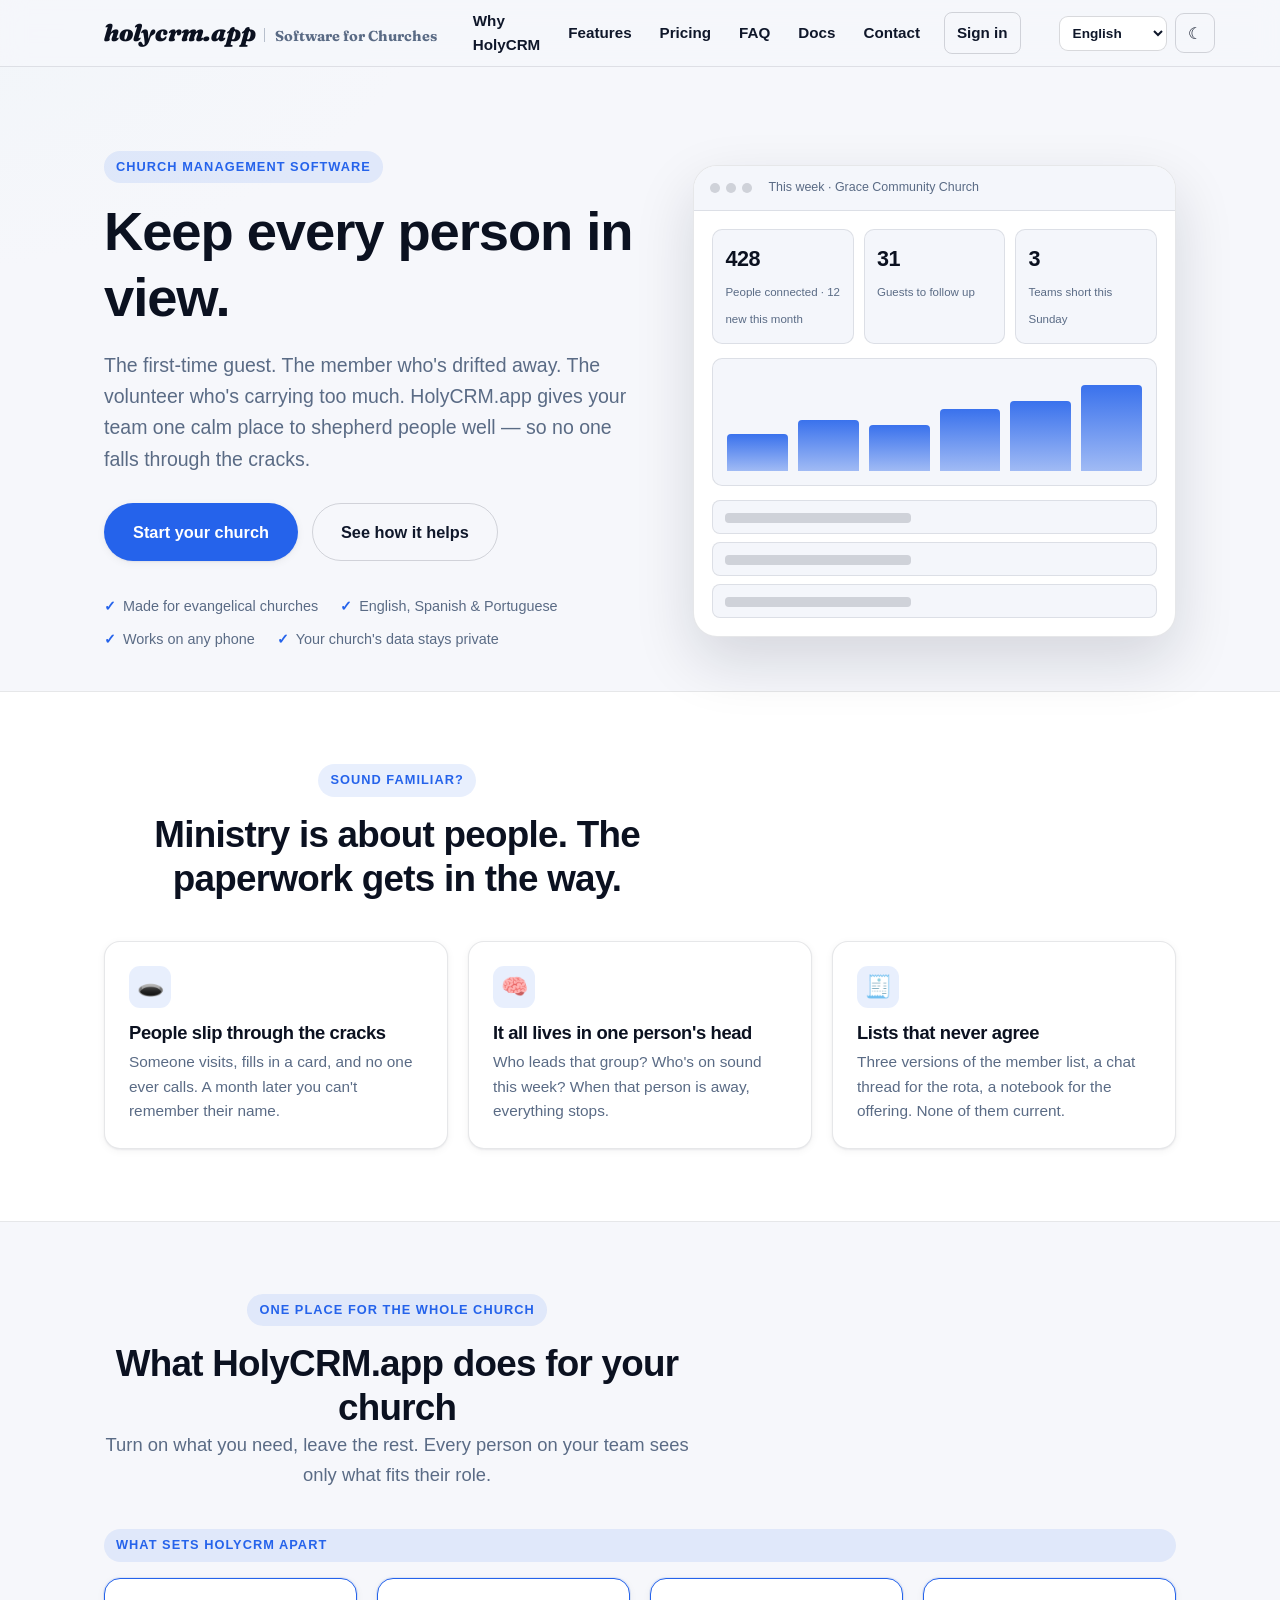
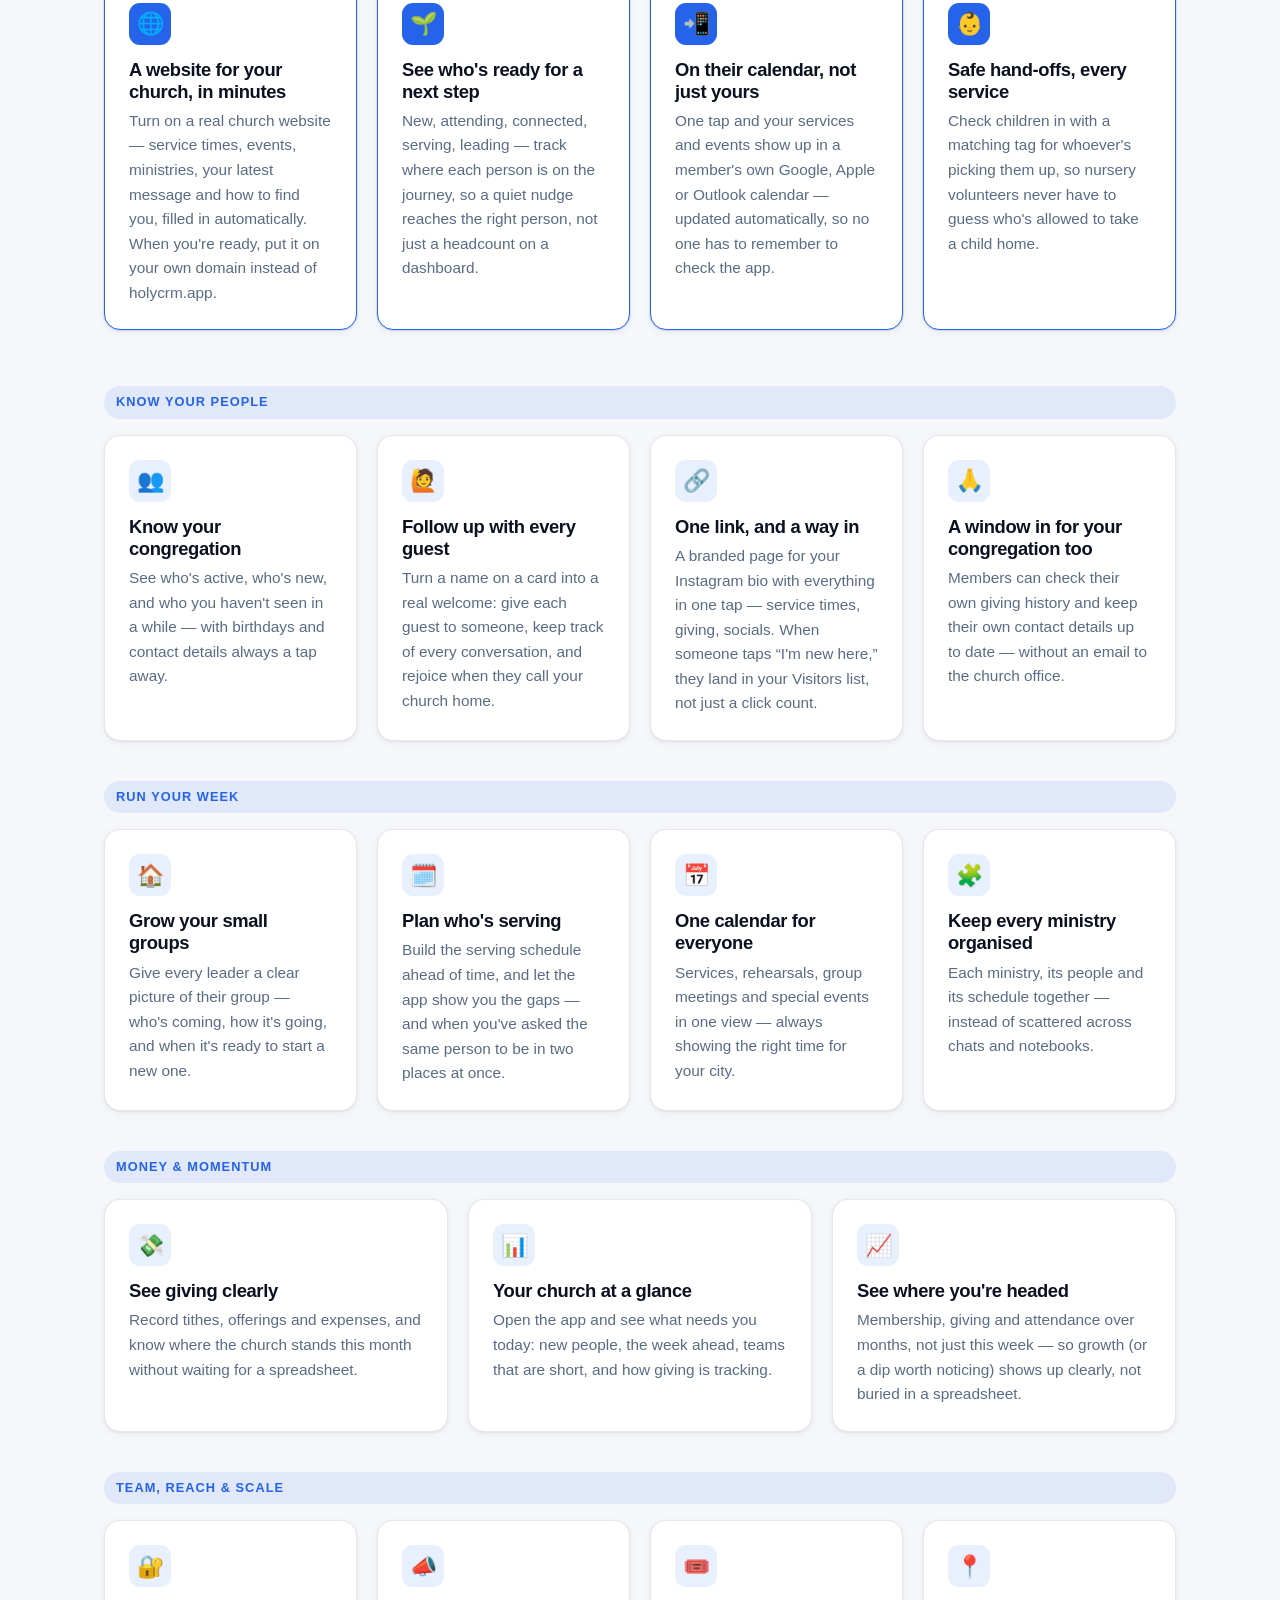
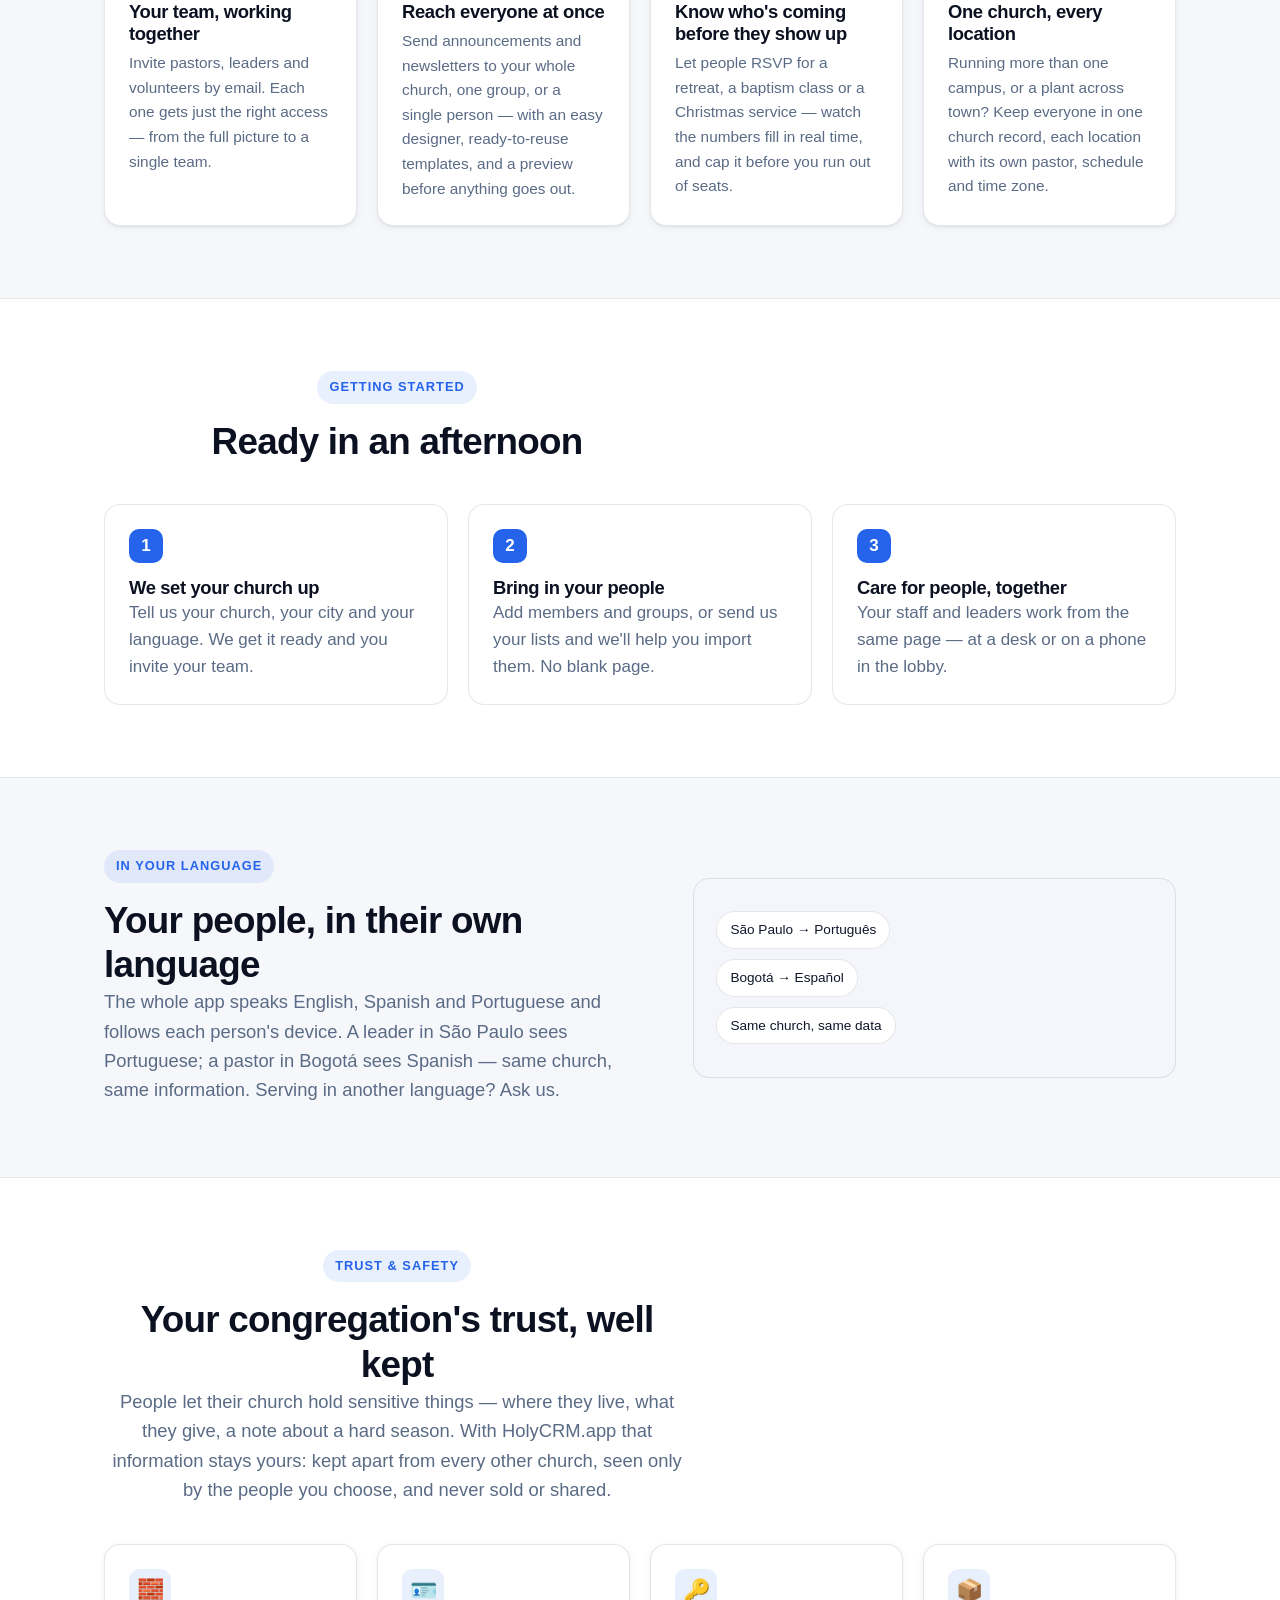
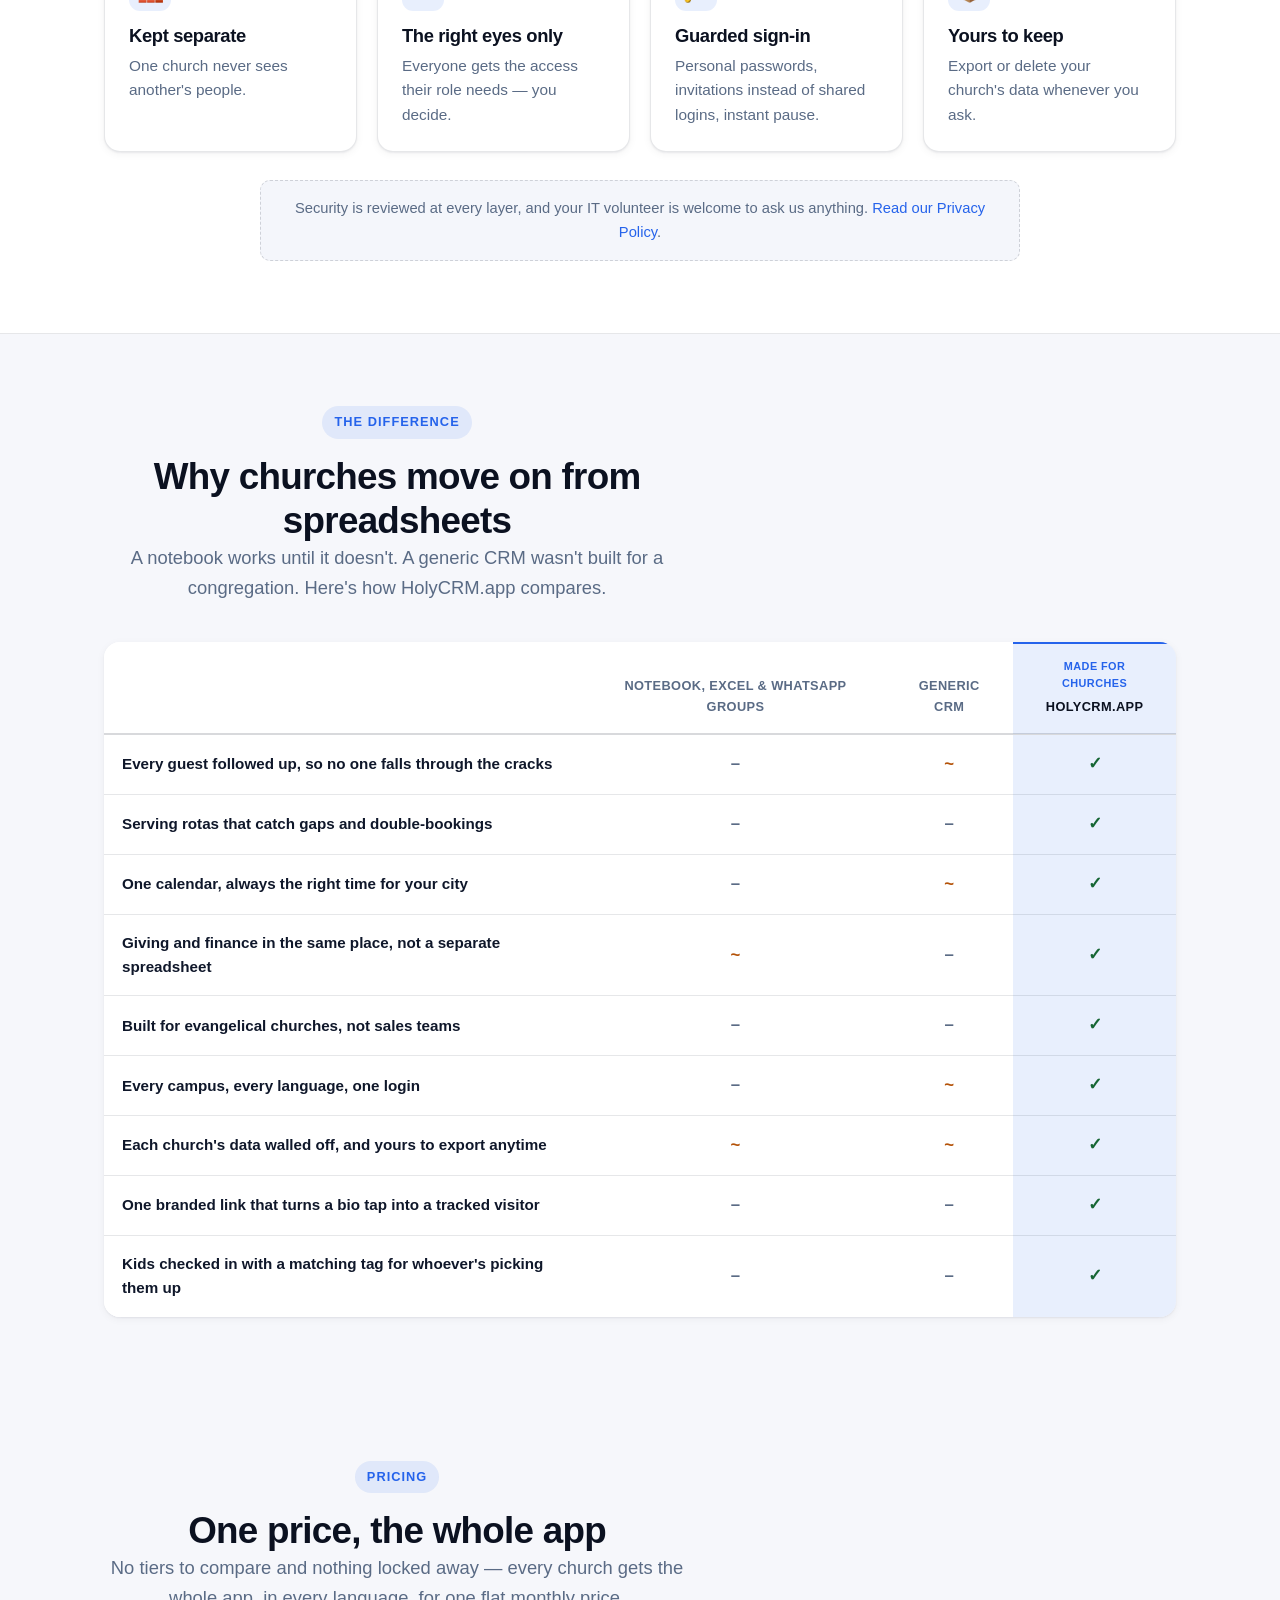
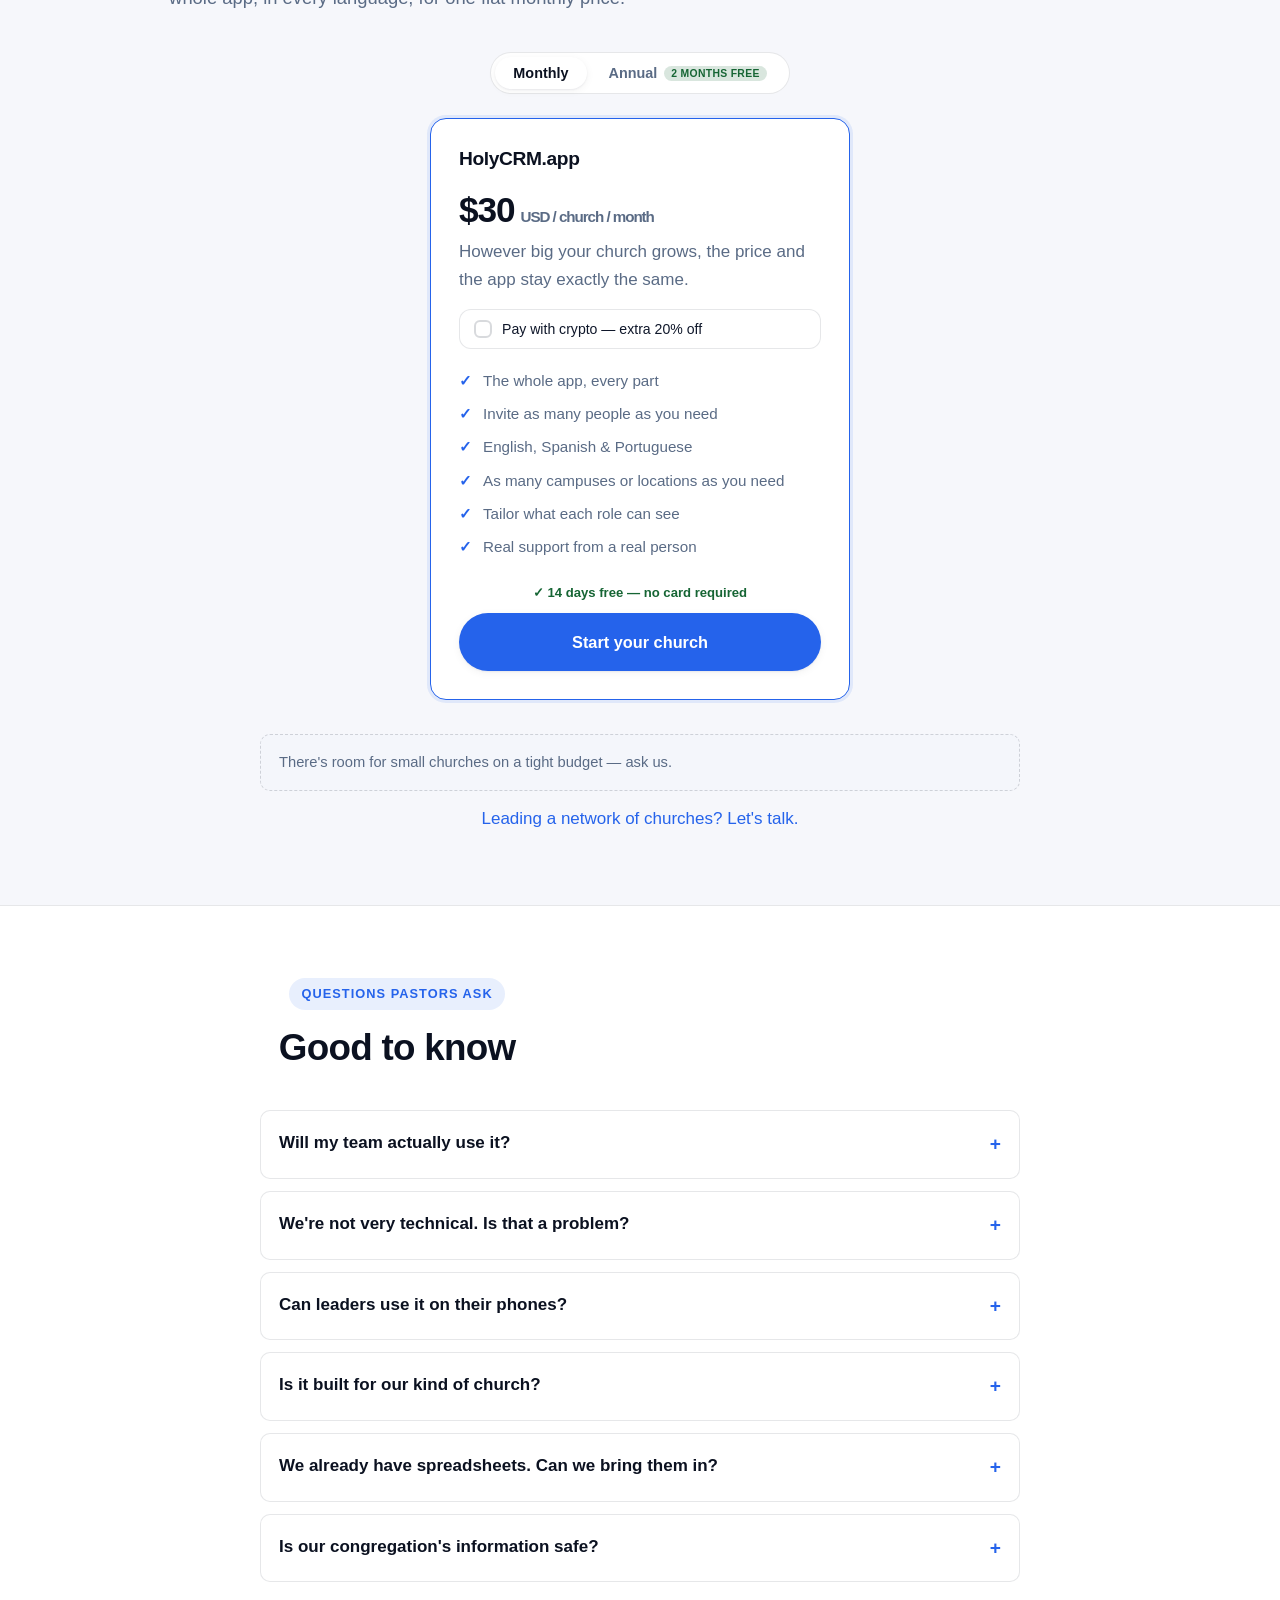
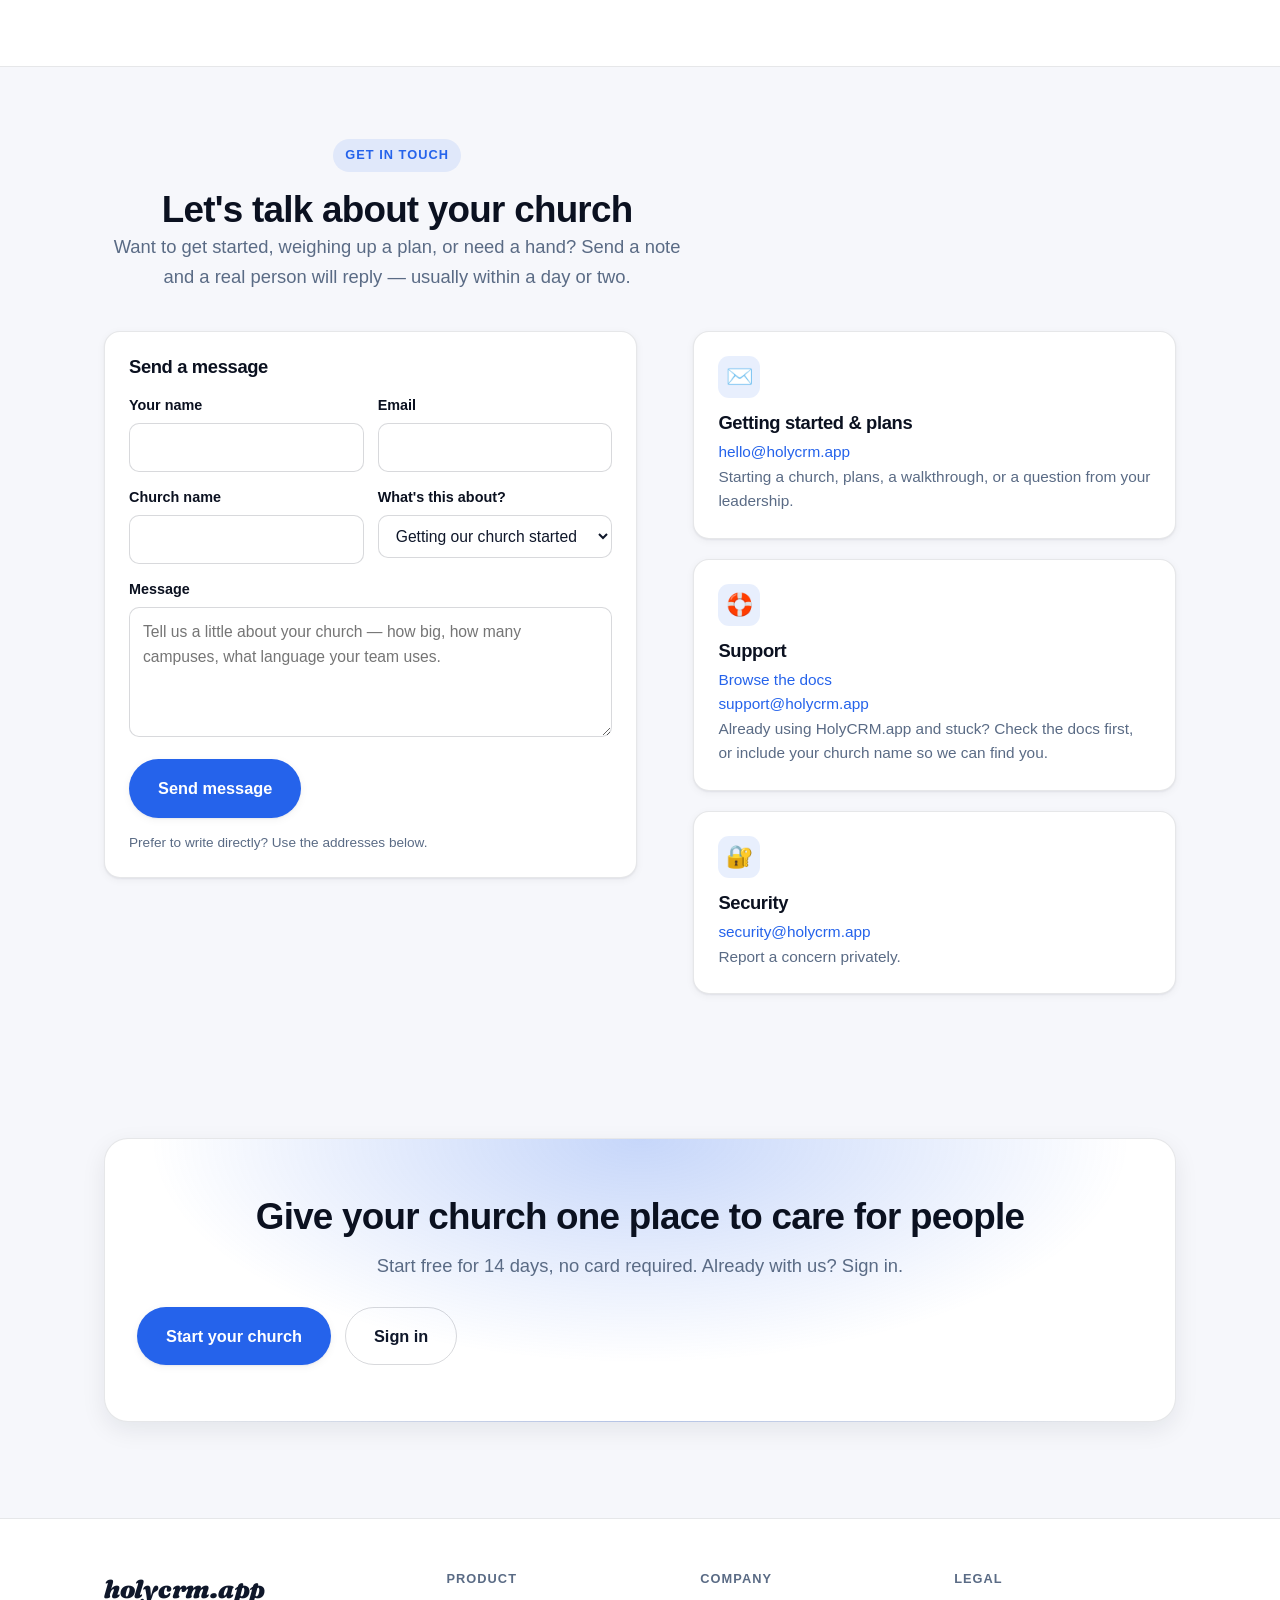
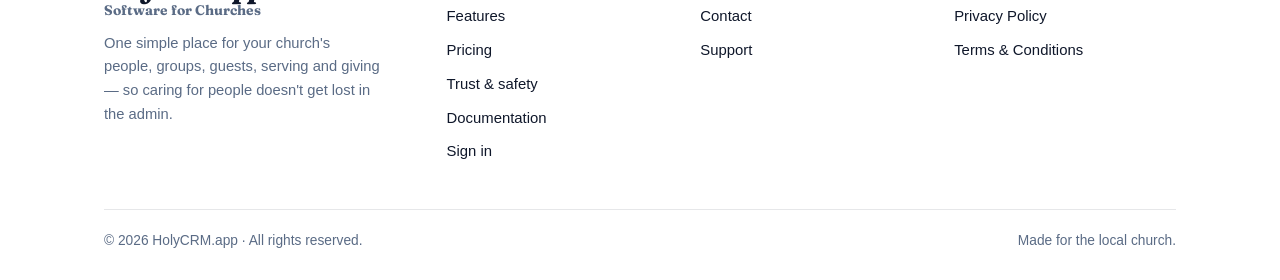
==== commit c2a59205: "Updating features" ====
--- a/index.html
+++ b/index.html
@@ -244,10 +244,9 @@
             <div class="ic">🌐</div>
             <h3 data-i18n="feat.links.h">A website for your church, in minutes</h3>
             <p data-i18n="feat.links.p">Turn on a real church website — service times,
-              upcoming events, ministries, your latest message and how to find you, filled
-              in automatically. Choose a style that fits your church, or keep it simple with
-              just a branded link for Instagram. Either way, when someone taps &ldquo;I'm new
-              here,&rdquo; they land in your Visitors list, not just a click count.</p>
+              events, ministries, your latest message and how to find you, filled in
+              automatically. When you're ready, put it on your own domain instead of
+              holycrm.app.</p>
           </div>
           <div class="card card-hero">
             <div class="ic">🌱</div>
@@ -274,7 +273,7 @@
 
         <div class="feat-group">
           <span class="eyebrow feat-group-label" data-i18n="feat.group.people">Know your people</span>
-          <div class="grid">
+          <div class="grid grid-4">
             <div class="card">
               <div class="ic">👥</div>
               <h3 data-i18n="feat.members.h">Know your congregation</h3>
@@ -287,6 +286,14 @@
               <p data-i18n="feat.guests.p">Turn a name on a card into a real welcome: give
                 each guest to someone, keep track of every conversation, and rejoice when
                 they call your church home.</p>
+            </div>
+            <div class="card">
+              <div class="ic">🔗</div>
+              <h3 data-i18n="feat.bio.h">One link, and a way in</h3>
+              <p data-i18n="feat.bio.p">A branded page for your Instagram bio with
+                everything in one tap — service times, giving, socials. When someone taps
+                &ldquo;I'm new here,&rdquo; they land in your Visitors list, not just a
+                click count.</p>
             </div>
             <div class="card">
               <div class="ic">🙏</div>
--- a/assets/css/site.css
+++ b/assets/css/site.css
@@ -519,6 +519,55 @@
 .feat-group:first-of-type { margin-top: 0; }
 .feat-group-label { display: block; margin-bottom: 16px; }
 
+/* Mobile: an interactive tab/pill switcher (tried, then reverted — see git
+   history if it matters) turned out to be solving the wrong problem. The
+   four hero cards alone stack to 1000px+ on a narrow screen because each
+   is a full icon+heading+multi-line-paragraph block; no amount of hiding
+   *other* groups fixes that, and a horizontally-scrollable pill strip is a
+   worse, less-discoverable interaction than the page's own natural
+   vertical scroll. The real fix is density: below 900px (the existing
+   grid-collapse breakpoint), every card goes from a padded vertical block
+   to a compact icon-left row, and its paragraph clamps to two lines —
+   still fully readable, just not the full multi-line block desktop has
+   room for. This cuts total page height dramatically with zero JS and no
+   new interaction to discover; the four hero/group sections are just
+   stacked, scrollable, and short again like the rest of the page. */
+@media (max-width: 900px) {
+  /* Grid, not flex: icon and heading/paragraph need to sit in two separate
+     COLUMNS (icon | text), with heading and paragraph stacked inside that
+     one text column — not three items competing side by side in a single
+     row, which squeezed the heading into a narrow strip that wrapped to
+     five lines. The icon spans both text rows so it stays top-aligned. */
+  .card {
+    display: grid;
+    grid-template-columns: 34px 1fr;
+    grid-template-rows: auto auto;
+    column-gap: 12px;
+    row-gap: 2px;
+    padding: 14px;
+  }
+  .card .ic {
+    grid-column: 1;
+    grid-row: 1 / 3;
+    align-self: start;
+    width: 34px; height: 34px;
+    font-size: 17px;
+    margin-bottom: 0;
+  }
+  .card h3 { grid-column: 2; grid-row: 1; font-size: 0.98rem; margin-bottom: 0; }
+  .card p {
+    grid-column: 2; grid-row: 2;
+    font-size: 0.86rem;
+    display: -webkit-box;
+    -webkit-line-clamp: 2;
+    -webkit-box-orient: vertical;
+    overflow: hidden;
+  }
+  .grid, .grid-2, .grid-4 { gap: 10px; }
+  .feat-hero { margin-bottom: 32px; }
+  .feat-group { margin-top: 28px; }
+}
+
 /* Alternating feature blocks */
 .feature-block {
   display: grid;
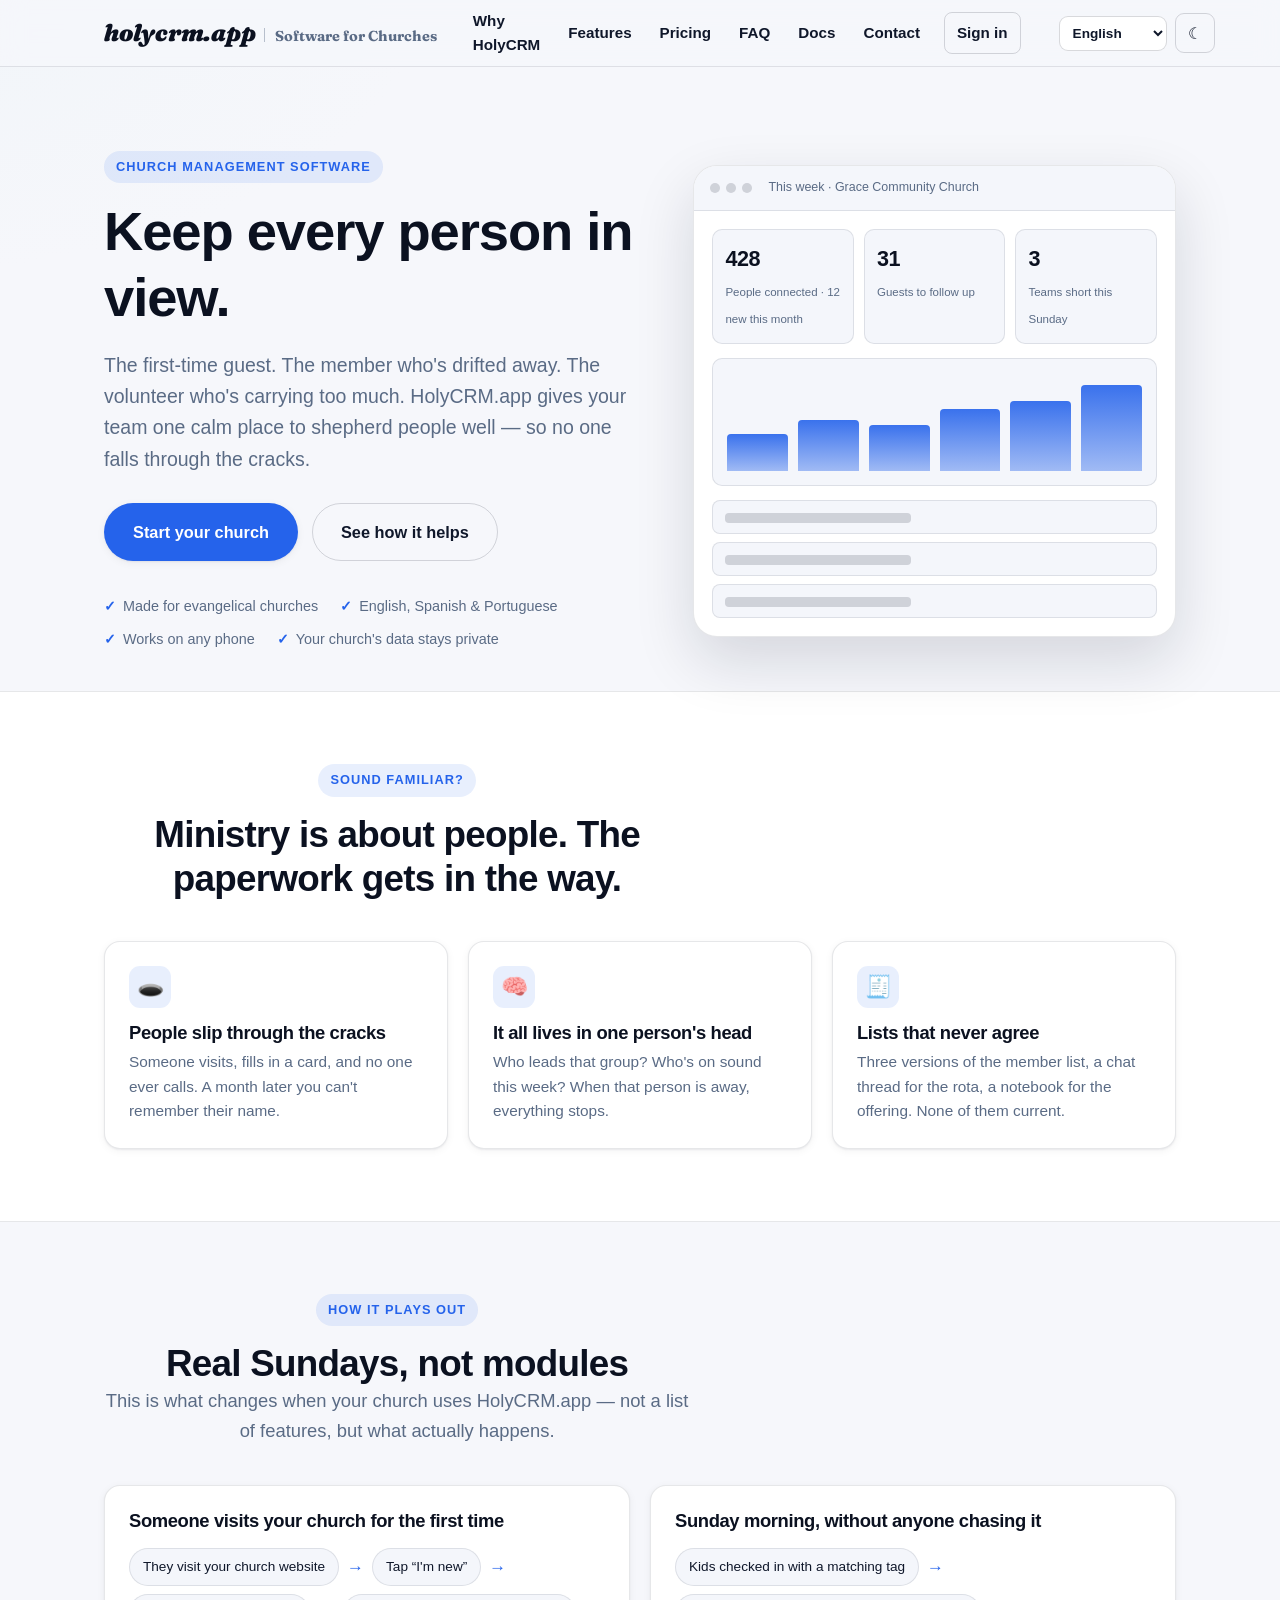
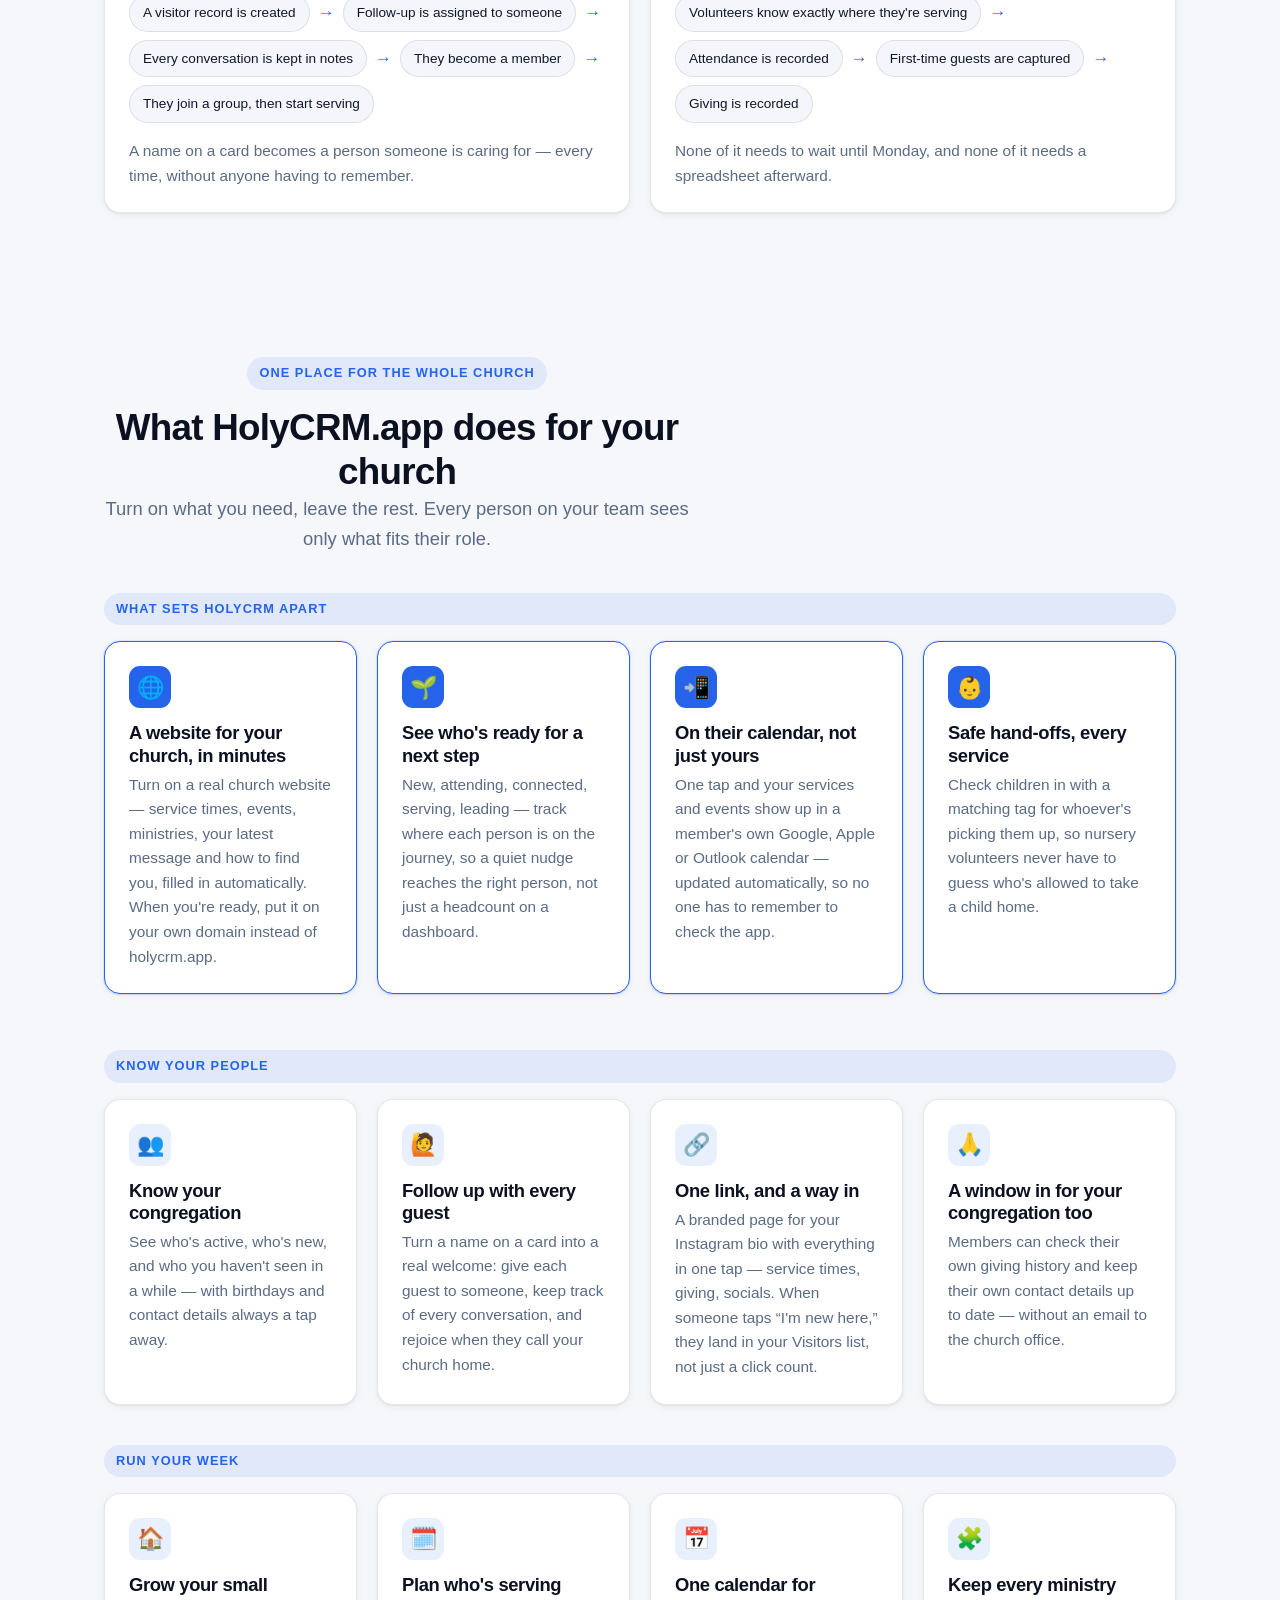
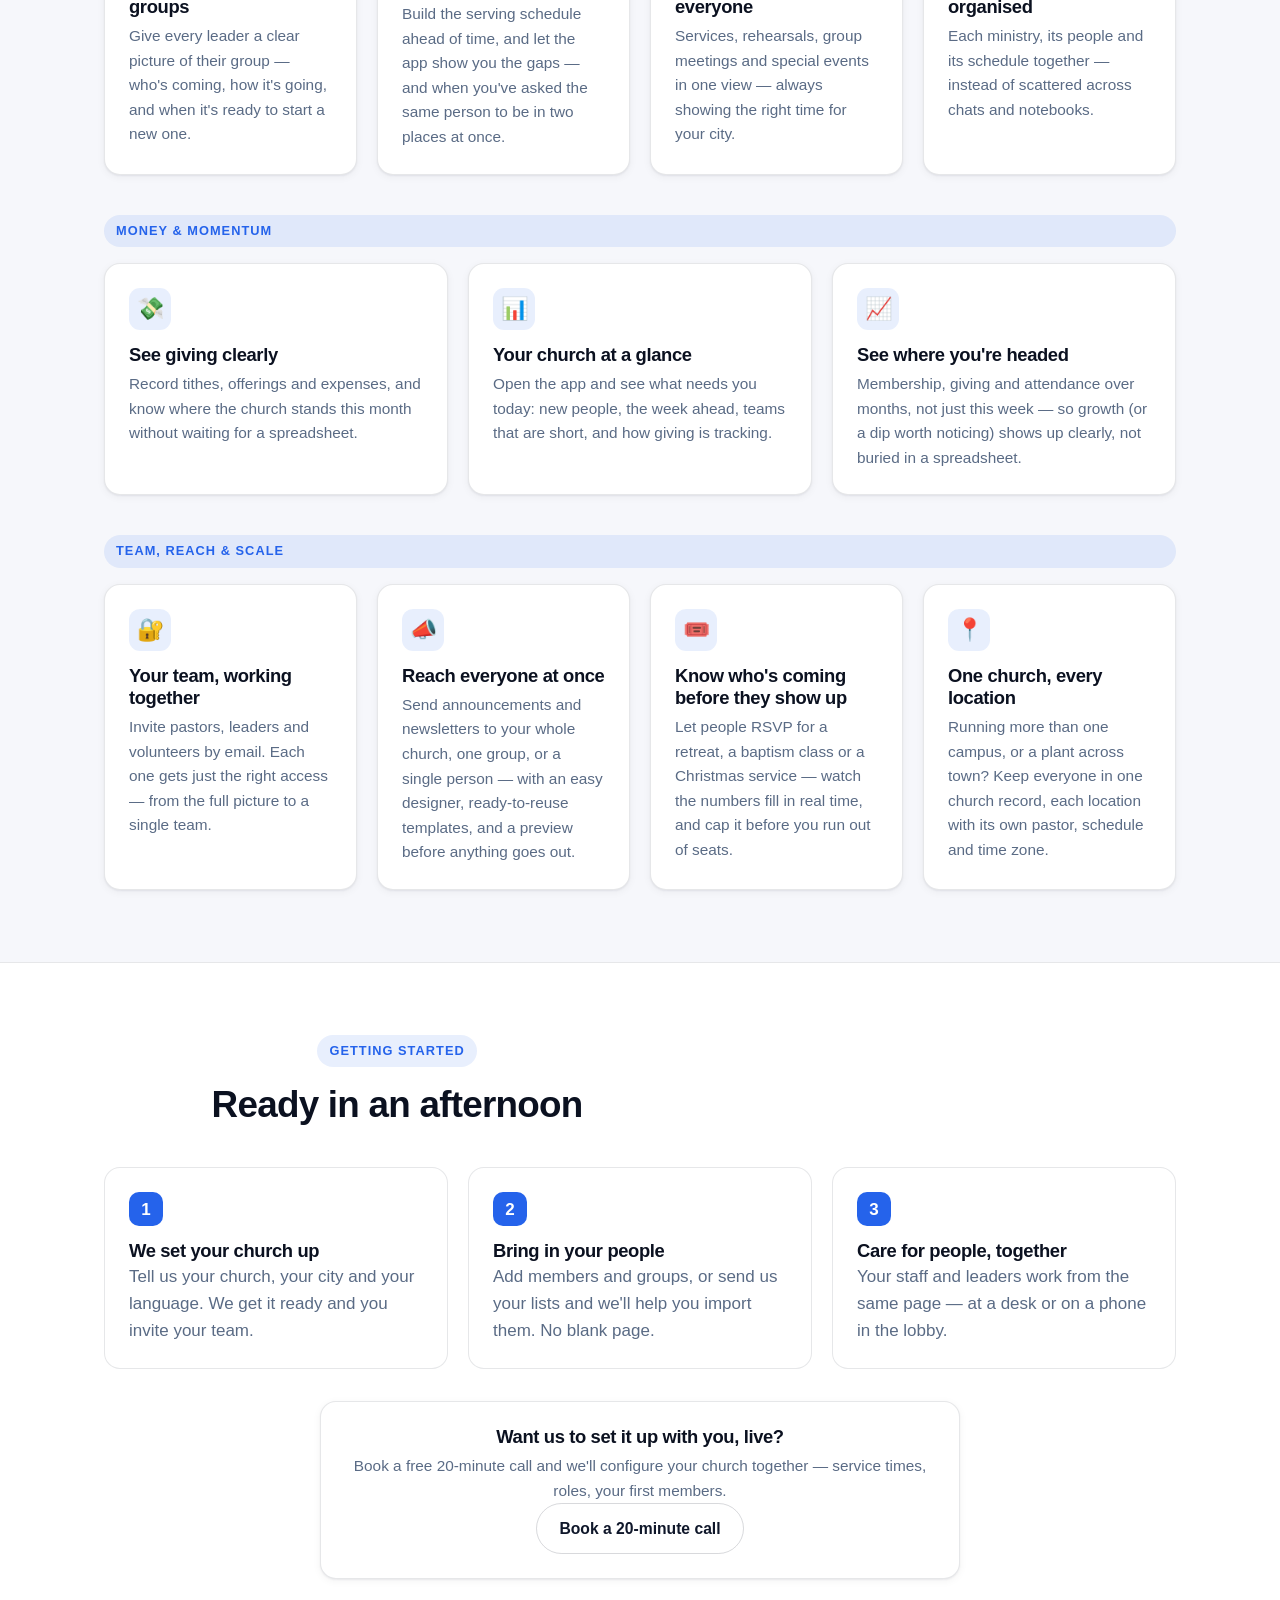
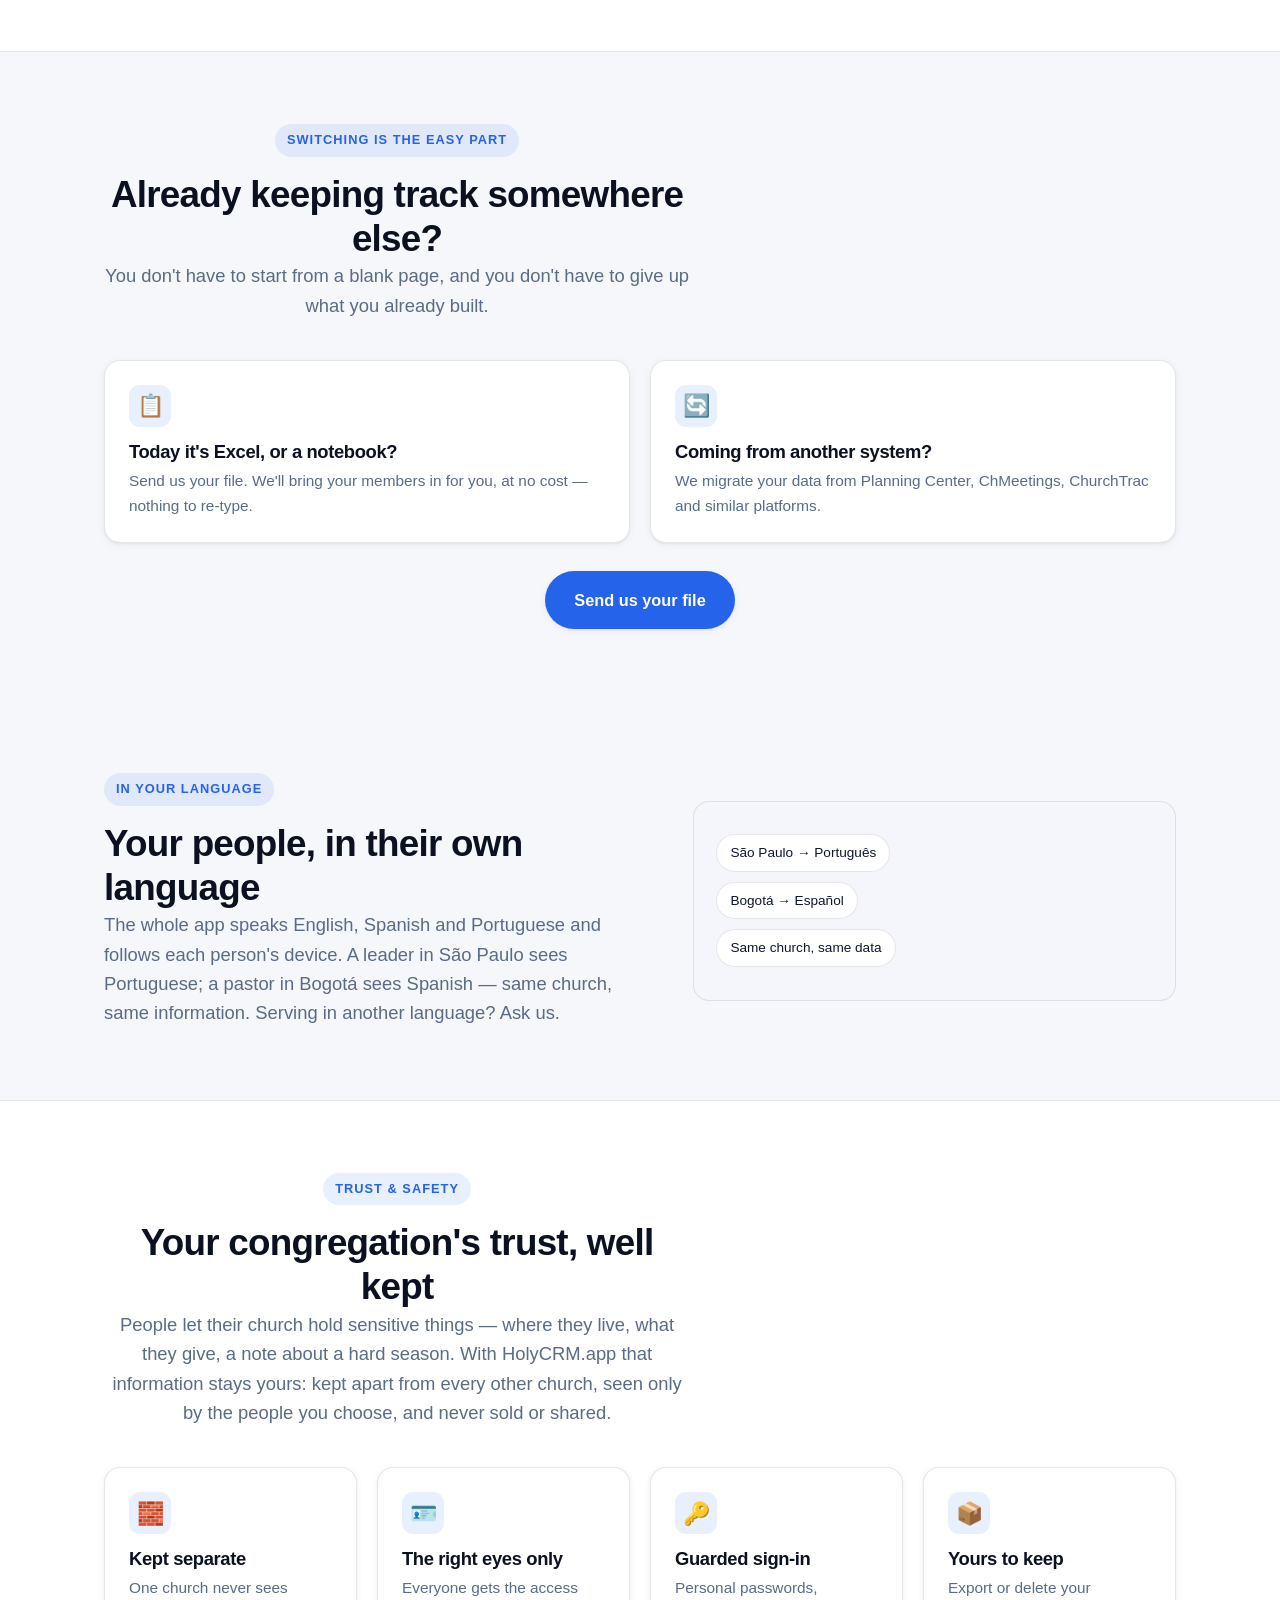
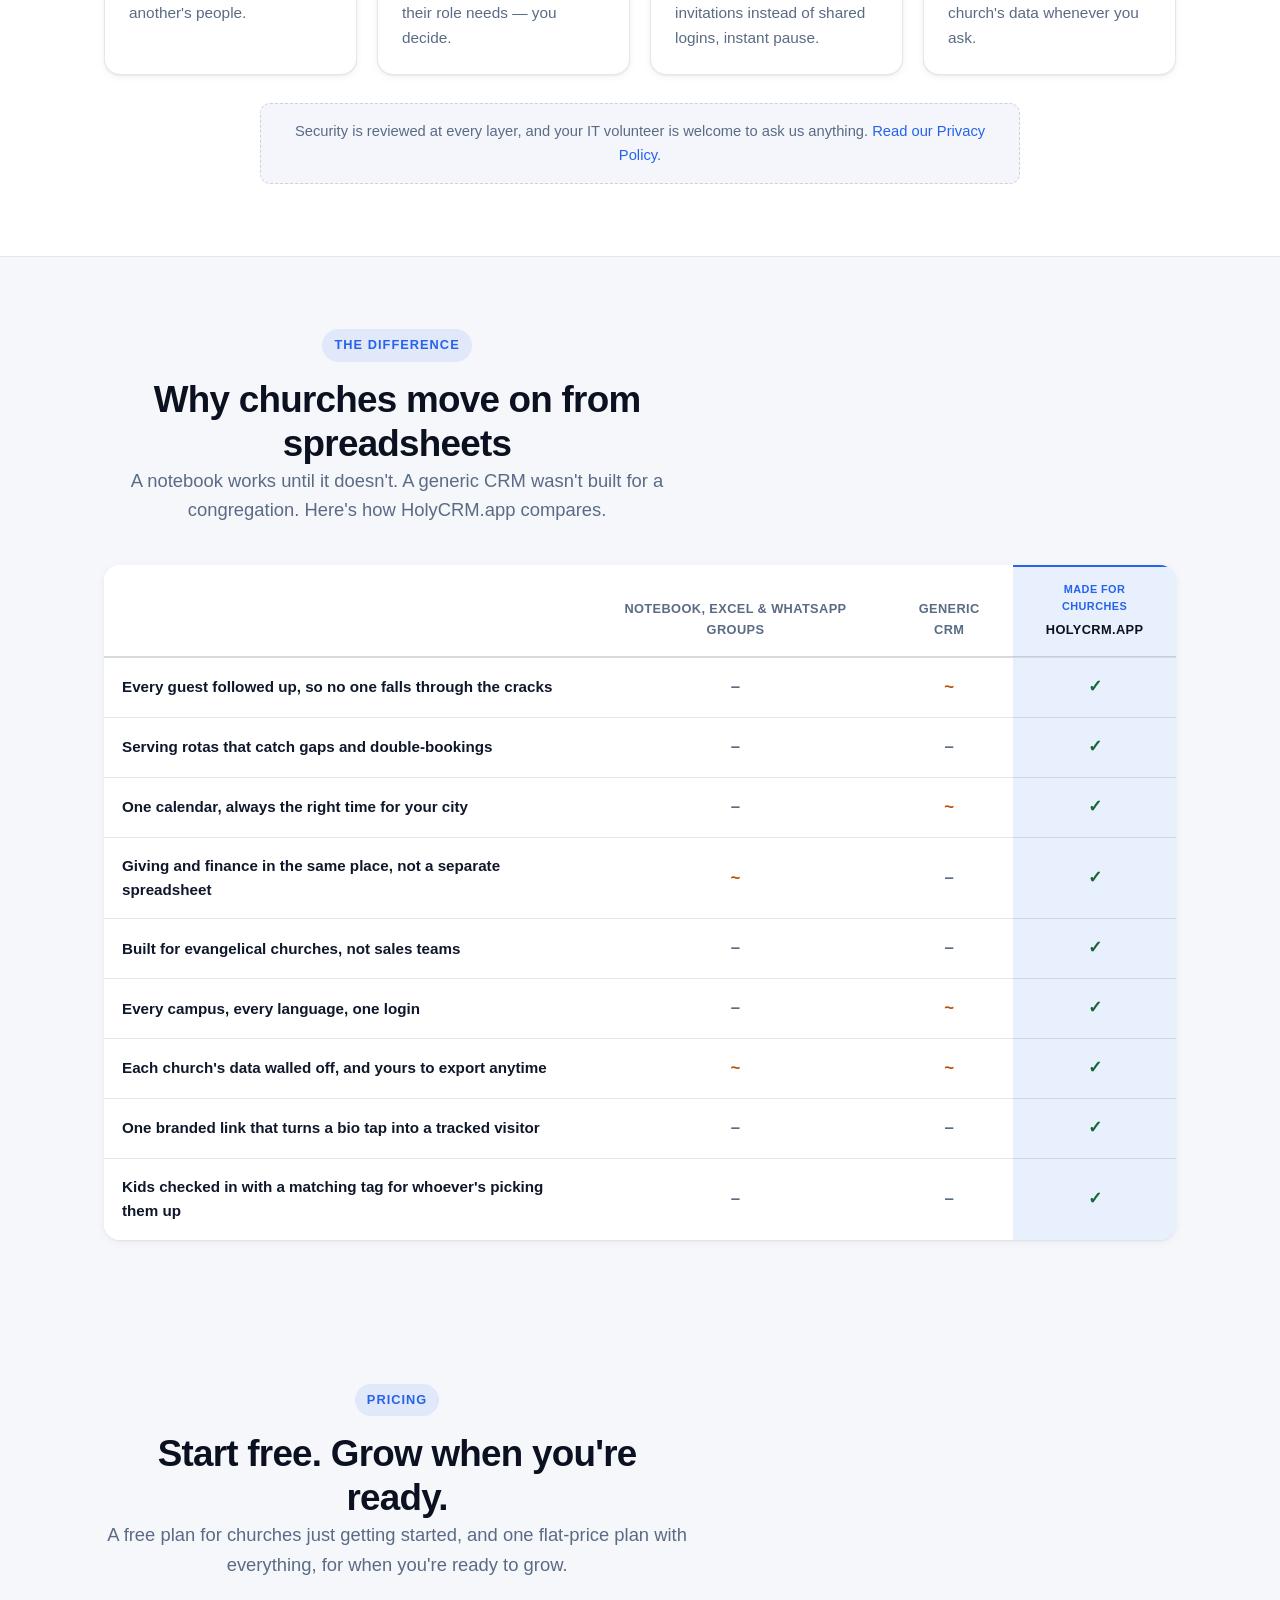
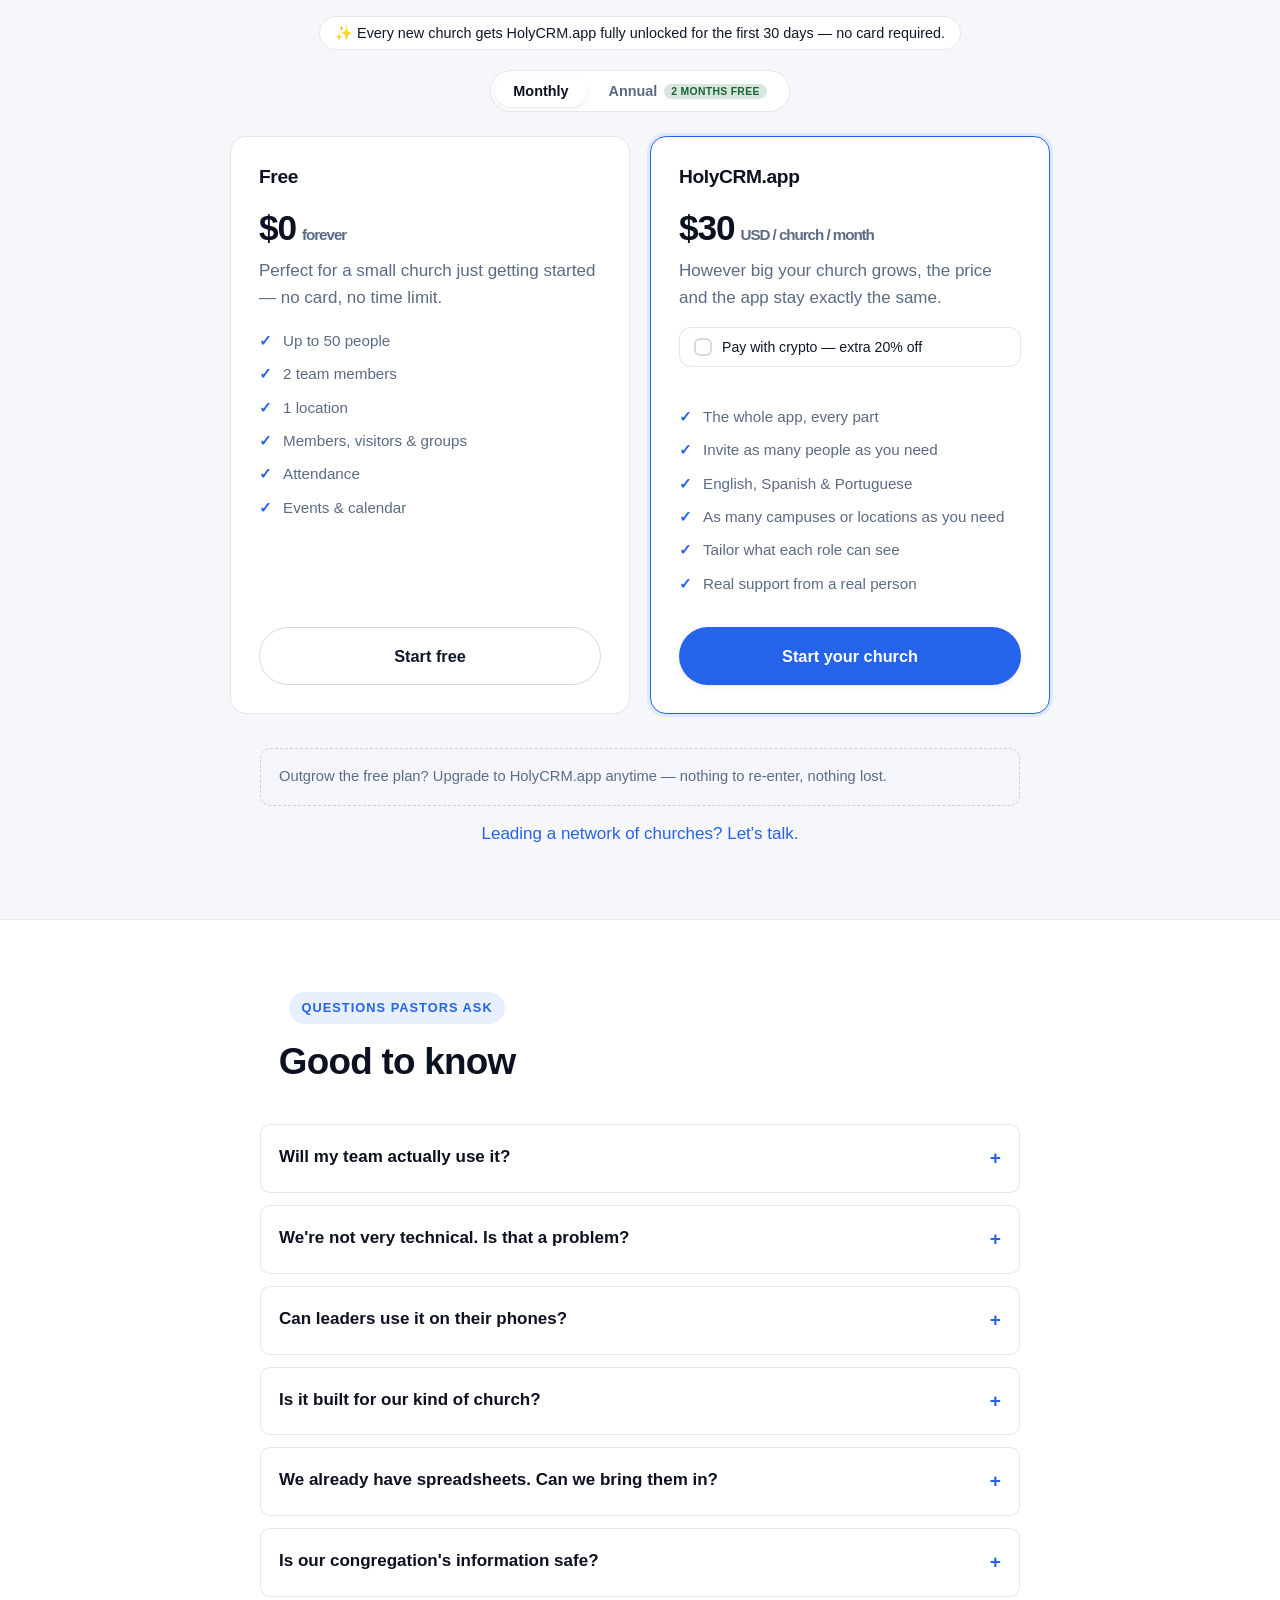
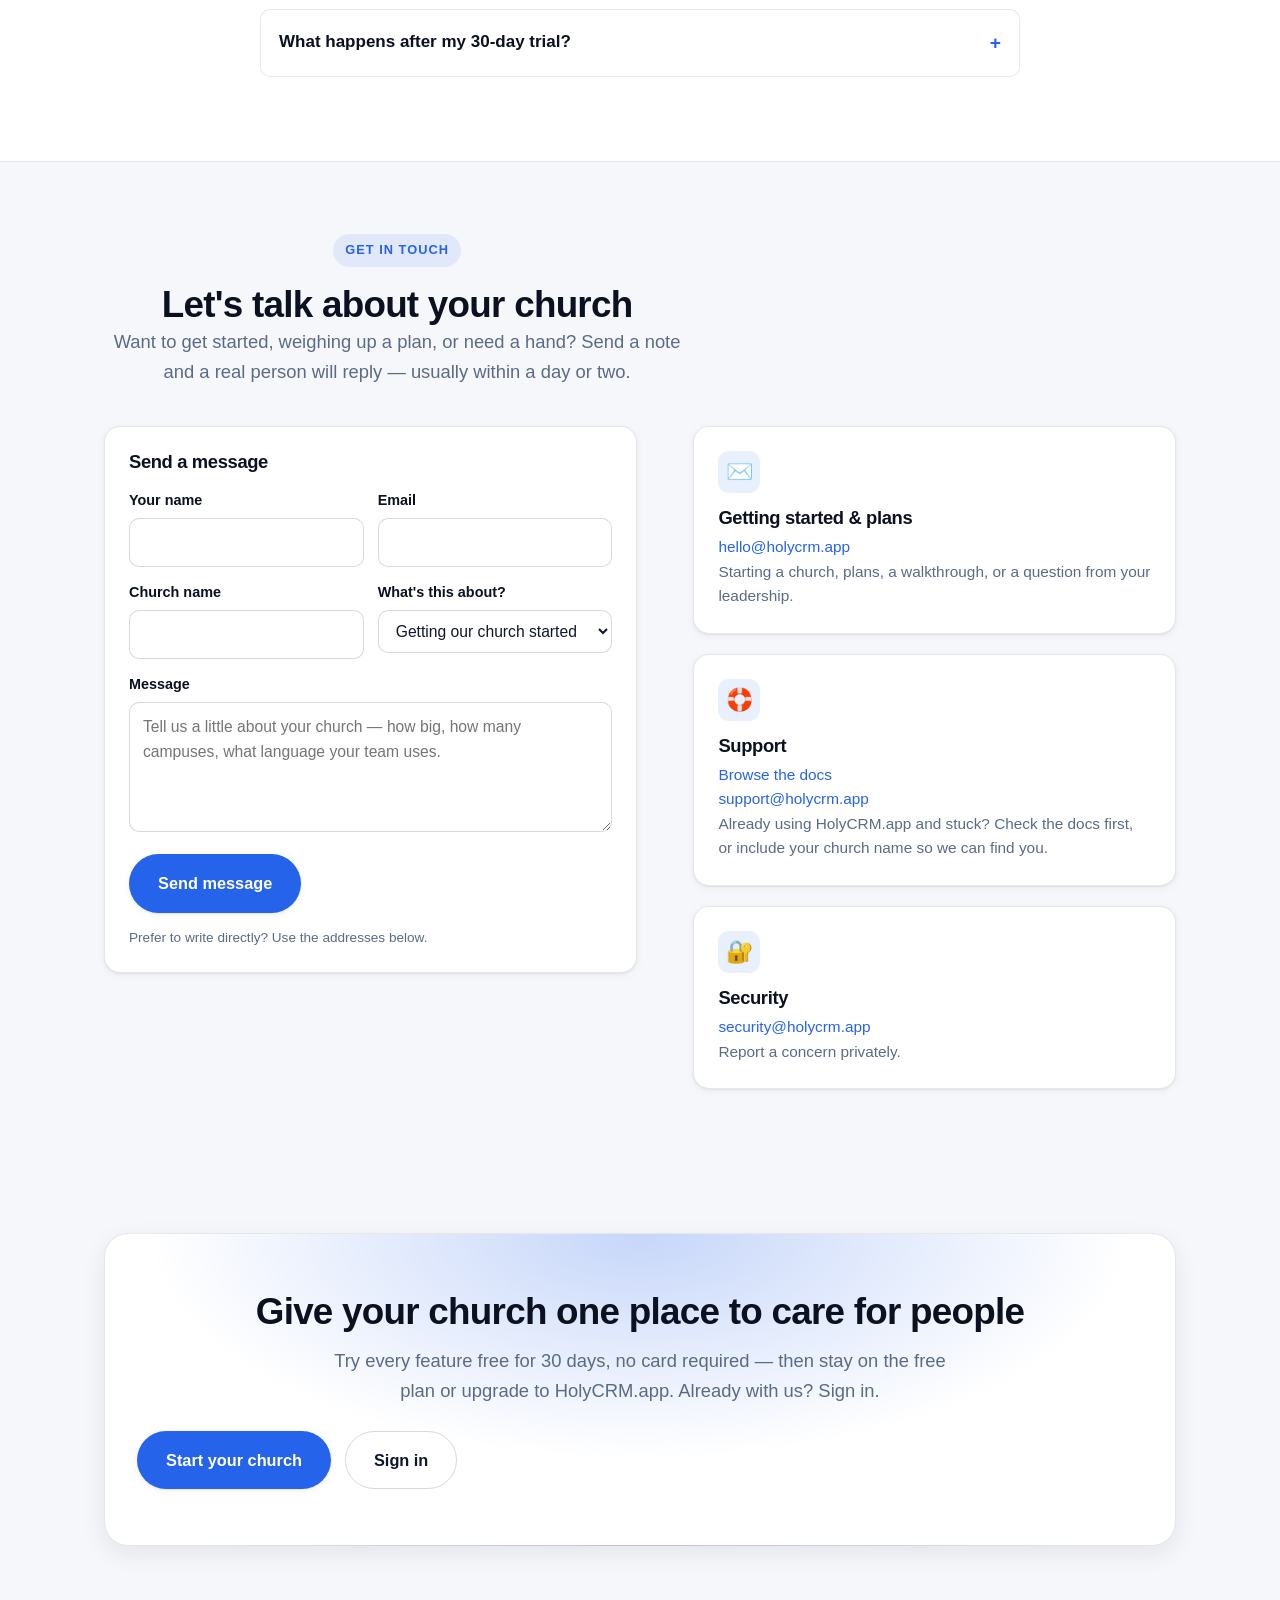
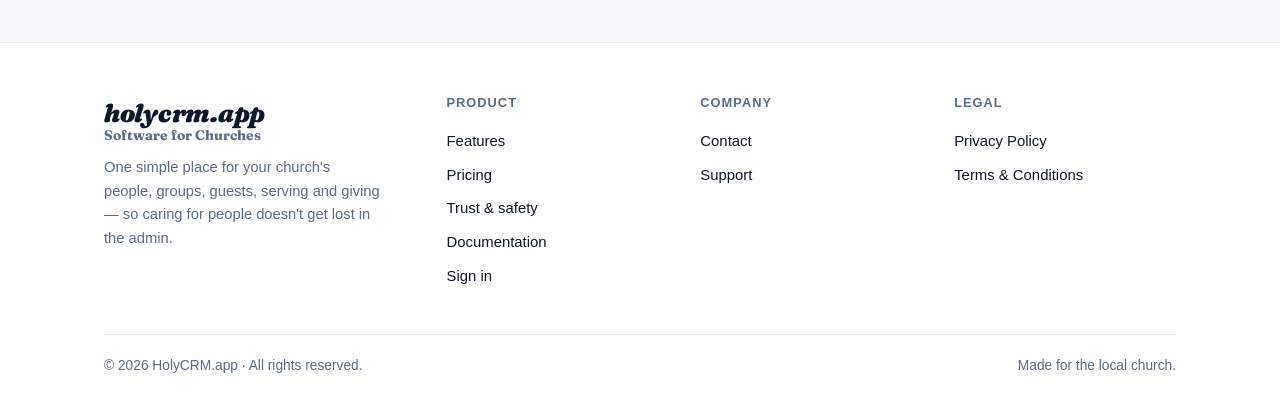
==== commit 3c097a35: "Updating" ====
--- a/index.html
+++ b/index.html
@@ -45,13 +45,23 @@
     "operatingSystem": "Web",
     "description": "One simple place for your church's people, guests, small groups, serving and giving — so no one falls through the cracks. Made for evangelical churches, in English, Spanish and Portuguese.",
     "inLanguage": ["en", "es", "pt-BR"],
-    "offers": {
-      "@type": "Offer",
-      "price": "30",
-      "priceCurrency": "USD",
-      "priceValidUntil": "2027-01-01",
-      "url": "https://www.holycrm.app/#pricing"
-    },
+    "offers": [
+      {
+        "@type": "Offer",
+        "name": "Free",
+        "price": "0",
+        "priceCurrency": "USD",
+        "url": "https://www.holycrm.app/#pricing"
+      },
+      {
+        "@type": "Offer",
+        "name": "HolyCRM.app",
+        "price": "30",
+        "priceCurrency": "USD",
+        "priceValidUntil": "2027-01-01",
+        "url": "https://www.holycrm.app/#pricing"
+      }
+    ],
     "provider": {
       "@type": "Organization",
       "name": "HolyCRM.app",
@@ -113,6 +123,14 @@
           "@type": "Answer",
           "text": "Your church's data is walled off from every other church and protected by roles you control. We don't sell or share it, and you can export or delete it whenever you ask."
         }
+      },
+      {
+        "@type": "Question",
+        "name": "What happens after my 30-day trial?",
+        "acceptedAnswer": {
+          "@type": "Answer",
+          "text": "Nothing is deleted. If you don't upgrade, your church automatically continues on the Free plan — up to 50 people, 2 team members and 1 location, with members, visitors, groups, attendance and events. Anything above those limits stays visible but read-only until you either trim it back or upgrade to HolyCRM.app."
+        }
       }
     ]
   }
@@ -228,6 +246,56 @@
       </div>
     </section>
 
+    <!-- JOURNEYS -->
+    <section id="journeys">
+      <div class="container">
+        <div class="section-head center">
+          <span class="eyebrow" data-i18n="journeys.eyebrow">How it plays out</span>
+          <h2 data-i18n="journeys.h2">Real Sundays, not modules</h2>
+          <p class="lead" data-i18n="journeys.sub">This is what changes when your church uses
+            HolyCRM.app — not a list of features, but what actually happens.</p>
+        </div>
+        <div class="grid grid-2 journeys-grid">
+          <div class="card journey-card">
+            <h3 data-i18n="journeys.j1.h">Someone visits your church for the first time</h3>
+            <div class="journey-flow">
+              <span class="flow-step" data-i18n="journeys.j1.s1">They visit your church website</span>
+              <span class="flow-arrow" aria-hidden="true">→</span>
+              <span class="flow-step" data-i18n="journeys.j1.s2">Tap &ldquo;I'm new&rdquo;</span>
+              <span class="flow-arrow" aria-hidden="true">→</span>
+              <span class="flow-step" data-i18n="journeys.j1.s3">A visitor record is created</span>
+              <span class="flow-arrow" aria-hidden="true">→</span>
+              <span class="flow-step" data-i18n="journeys.j1.s4">Follow-up is assigned to someone</span>
+              <span class="flow-arrow" aria-hidden="true">→</span>
+              <span class="flow-step" data-i18n="journeys.j1.s5">Every conversation is kept in notes</span>
+              <span class="flow-arrow" aria-hidden="true">→</span>
+              <span class="flow-step" data-i18n="journeys.j1.s6">They become a member</span>
+              <span class="flow-arrow" aria-hidden="true">→</span>
+              <span class="flow-step" data-i18n="journeys.j1.s7">They join a group, then start serving</span>
+            </div>
+            <p class="muted" data-i18n="journeys.j1.p">A name on a card becomes a person
+              someone is caring for — every time, without anyone having to remember.</p>
+          </div>
+          <div class="card journey-card">
+            <h3 data-i18n="journeys.j2.h">Sunday morning, without anyone chasing it</h3>
+            <div class="journey-flow">
+              <span class="flow-step" data-i18n="journeys.j2.s1">Kids checked in with a matching tag</span>
+              <span class="flow-arrow" aria-hidden="true">→</span>
+              <span class="flow-step" data-i18n="journeys.j2.s2">Volunteers know exactly where they're serving</span>
+              <span class="flow-arrow" aria-hidden="true">→</span>
+              <span class="flow-step" data-i18n="journeys.j2.s3">Attendance is recorded</span>
+              <span class="flow-arrow" aria-hidden="true">→</span>
+              <span class="flow-step" data-i18n="journeys.j2.s4">First-time guests are captured</span>
+              <span class="flow-arrow" aria-hidden="true">→</span>
+              <span class="flow-step" data-i18n="journeys.j2.s5">Giving is recorded</span>
+            </div>
+            <p class="muted" data-i18n="journeys.j2.p">None of it needs to wait until Monday,
+              and none of it needs a spreadsheet afterward.</p>
+          </div>
+        </div>
+      </div>
+    </section>
+
     <!-- FEATURES -->
     <section id="features">
       <div class="container">
@@ -422,6 +490,43 @@
               same page — at a desk or on a phone in the lobby.</p>
           </div>
         </div>
+        <div class="card" style="max-width:640px;margin:32px auto 0;text-align:center">
+          <h3 data-i18n="start.call.h">Want us to set it up with you, live?</h3>
+          <p class="muted" data-i18n="start.call.p">Book a free 20-minute call and we'll
+            configure your church together — service times, roles, your first members.</p>
+          <a class="btn btn-ghost" href="#contact" data-i18n="start.call.cta">Book a
+            20-minute call</a>
+        </div>
+      </div>
+    </section>
+
+    <!-- MIGRATE -->
+    <section id="migrate">
+      <div class="container">
+        <div class="section-head center">
+          <span class="eyebrow" data-i18n="migrate.eyebrow">Switching is the easy part</span>
+          <h2 data-i18n="migrate.h2">Already keeping track somewhere else?</h2>
+          <p class="lead" data-i18n="migrate.sub">You don't have to start from a blank page,
+            and you don't have to give up what you already built.</p>
+        </div>
+        <div class="grid grid-2">
+          <div class="card">
+            <div class="ic">📋</div>
+            <h3 data-i18n="migrate.excel.h">Today it's Excel, or a notebook?</h3>
+            <p data-i18n="migrate.excel.p">Send us your file. We'll bring your members in for
+              you, at no cost — nothing to re-type.</p>
+          </div>
+          <div class="card">
+            <div class="ic">🔄</div>
+            <h3 data-i18n="migrate.other.h">Coming from another system?</h3>
+            <p data-i18n="migrate.other.p">We migrate your data from Planning Center,
+              ChMeetings, ChurchTrac and similar platforms.</p>
+          </div>
+        </div>
+        <p style="text-align:center;margin-top:28px">
+          <a class="btn btn-primary btn-lg" href="#contact" data-i18n="migrate.cta">Send us
+            your file</a>
+        </p>
       </div>
     </section>
 
@@ -708,12 +813,17 @@
       <div class="container">
         <div class="section-head center">
           <span class="eyebrow" data-i18n="price.eyebrow">Pricing</span>
-          <h2 data-i18n="price.h2">One price, the whole app</h2>
-          <p class="lead" data-i18n="price.sub">No tiers to compare and nothing locked away —
-            every church gets the whole app, in every language, for one flat monthly price.</p>
-        </div>
-
-        <div class="price-single" data-pricing>
+          <h2 data-i18n="price.h2">Start free. Grow when you're ready.</h2>
+          <p class="lead" data-i18n="price.sub">A free plan for churches just getting
+            started, and one flat-price plan with everything, for when you're ready to
+            grow.</p>
+        </div>
+
+        <p style="text-align:center;margin-bottom:24px">
+          <span class="pill" data-i18n="price.trial">✨ Every new church gets HolyCRM.app fully unlocked for the first 30 days — no card required.</span>
+        </p>
+
+        <div data-pricing>
           <div class="billing-toggle" role="group" aria-label="Billing period">
             <button type="button" class="billing-opt is-active" data-billing="monthly" data-i18n="price.billing.monthly">Monthly</button>
             <button type="button" class="billing-opt" data-billing="annual">
@@ -722,39 +832,62 @@
             </button>
           </div>
 
-          <div class="price featured">
-            <h3 data-i18n="price.plan.h">HolyCRM.app</h3>
-
-            <div class="amt-row">
-              <span class="price-was" data-price-was hidden>$<span data-price-was-amt>30</span></span>
-              <div class="amt">$<span data-price-amt>30</span><span data-price-unit>USD / church / month</span></div>
-            </div>
-            <p class="price-equiv" data-price-equiv hidden></p>
-            <p class="price-savings" data-price-savings hidden></p>
-
-            <p class="muted" data-i18n="price.plan.d">However big your church grows, the price
-              and the app stay exactly the same.</p>
-
-            <button type="button" class="crypto-chip" data-crypto aria-pressed="false">
-              <span class="crypto-chip-mark" aria-hidden="true"></span>
-              <span data-i18n="price.crypto.label">Pay with crypto — extra 20% off</span>
-            </button>
-
-            <ul>
-              <li data-i18n="price.plan.l1">The whole app, every part</li>
-              <li data-i18n="price.plan.l2">Invite as many people as you need</li>
-              <li data-i18n="price.plan.l3">English, Spanish &amp; Portuguese</li>
-              <li data-i18n="price.plan.l4">As many campuses or locations as you need</li>
-              <li data-i18n="price.plan.l5">Tailor what each role can see</li>
-              <li data-i18n="price.plan.l6">Real support from a real person</li>
-            </ul>
-            <p class="price-trial" data-i18n="price.trial">14 days free — no card required</p>
-            <a class="btn btn-primary btn-lg" href="https://app-dev.holycrm.app/signup.html" data-i18n="price.cta">Start your church</a>
+          <div class="price-grid price-grid-2">
+            <div class="price">
+              <h3 data-i18n="price.free.h">Free</h3>
+
+              <div class="amt-row">
+                <div class="amt">$0<span class="amt-unit" data-i18n="price.free.unit">forever</span></div>
+              </div>
+
+              <p class="muted" data-i18n="price.free.d">Perfect for a small church just
+                getting started — no card, no time limit.</p>
+
+              <ul>
+                <li data-i18n="price.free.l1">Up to 50 people</li>
+                <li data-i18n="price.free.l2">2 team members</li>
+                <li data-i18n="price.free.l3">1 location</li>
+                <li data-i18n="price.free.l4">Members, visitors &amp; groups</li>
+                <li data-i18n="price.free.l5">Attendance</li>
+                <li data-i18n="price.free.l6">Events &amp; calendar</li>
+              </ul>
+              <a class="btn btn-ghost btn-lg" href="https://app-dev.holycrm.app/signup.html" data-i18n="price.free.cta">Start free</a>
+            </div>
+
+            <div class="price featured">
+              <h3 data-i18n="price.plan.h">HolyCRM.app</h3>
+
+              <div class="amt-row">
+                <span class="price-was" data-price-was hidden>$<span data-price-was-amt>30</span></span>
+                <div class="amt">$<span data-price-amt>30</span><span data-price-unit>USD / church / month</span></div>
+              </div>
+              <p class="price-equiv" data-price-equiv hidden></p>
+              <p class="price-savings" data-price-savings hidden></p>
+
+              <p class="muted" data-i18n="price.plan.d">However big your church grows, the price
+                and the app stay exactly the same.</p>
+
+              <button type="button" class="crypto-chip" data-crypto aria-pressed="false">
+                <span class="crypto-chip-mark" aria-hidden="true"></span>
+                <span data-i18n="price.crypto.label">Pay with crypto — extra 20% off</span>
+              </button>
+
+              <ul>
+                <li data-i18n="price.plan.l1">The whole app, every part</li>
+                <li data-i18n="price.plan.l2">Invite as many people as you need</li>
+                <li data-i18n="price.plan.l3">English, Spanish &amp; Portuguese</li>
+                <li data-i18n="price.plan.l4">As many campuses or locations as you need</li>
+                <li data-i18n="price.plan.l5">Tailor what each role can see</li>
+                <li data-i18n="price.plan.l6">Real support from a real person</li>
+              </ul>
+              <a class="btn btn-primary btn-lg" href="https://app-dev.holycrm.app/signup.html" data-i18n="price.cta">Start your church</a>
+            </div>
           </div>
         </div>
 
         <div class="note" style="max-width:760px;margin:34px auto 0" data-i18n="price.note">
-          There's room for small churches on a tight budget — ask us.
+          Outgrow the free plan? Upgrade to HolyCRM.app anytime — nothing to re-enter,
+          nothing lost.
         </div>
         <p style="text-align:center;margin-top:14px">
           <a href="#contact" data-i18n="price.note.cta">Leading a network of churches? Let's talk.</a>
@@ -805,6 +938,14 @@
             <p data-i18n="faq.a6">Your church's data is walled off from every other church
               and protected by roles you control. We don't sell or share it, and you can
               export or delete it whenever you ask.</p>
+          </details>
+          <details>
+            <summary data-i18n="faq.q7">What happens after my 30-day trial?</summary>
+            <p data-i18n="faq.a7">Nothing is deleted. If you don't upgrade, your church
+              automatically continues on the Free plan — up to 50 people, 2 team members
+              and 1 location, with members, visitors, groups, attendance and events.
+              Anything above those limits stays visible but read-only until you either
+              trim it back or upgrade to HolyCRM.app.</p>
           </details>
         </div>
       </div>
@@ -900,8 +1041,8 @@
       <div class="container">
         <div class="cta">
           <h2 data-i18n="cta.h2">Give your church one place to care for people</h2>
-          <p class="lead" data-i18n="cta.p">Start free for 14 days, no card required.
-            Already with us? Sign in.</p>
+          <p class="lead" data-i18n="cta.p">Start free, no card required — upgrade to
+            HolyCRM.app when your church is ready to grow. Already with us? Sign in.</p>
           <div class="btn-row center">
             <a class="btn btn-primary btn-lg" href="https://app-dev.holycrm.app/signup.html" data-i18n="cta.primary">Start your church</a>
             <a class="btn btn-ghost btn-lg" href="https://app-dev.holycrm.app/login.html" data-i18n="cta.signin">Sign in</a>
--- a/assets/css/site.css
+++ b/assets/css/site.css
@@ -653,6 +653,35 @@
 @media (max-width: 900px) { .steps { grid-template-columns: 1fr; } }
 
 /* =========================================================
+   JOURNEYS (outcome scenarios, not feature lists)
+   ========================================================= */
+.journeys-grid { align-items: stretch; }
+.journey-card h3 { margin-bottom: 16px; font-size: 1.15rem; }
+.journey-flow {
+  display: flex;
+  flex-wrap: wrap;
+  align-items: center;
+  gap: 8px;
+  margin-bottom: 16px;
+}
+.journey-flow .flow-step {
+  background: var(--surface-2);
+  border: 1px solid var(--border);
+  border-radius: 999px;
+  padding: 7px 13px;
+  font-size: 0.85rem;
+  color: var(--text);
+}
+.journey-flow .flow-arrow {
+  color: var(--primary);
+  font-weight: 700;
+}
+@media (max-width: 640px) {
+  .journey-flow { flex-direction: column; align-items: flex-start; }
+  .journey-flow .flow-arrow { display: none; }
+}
+
+/* =========================================================
    BANDS
    ========================================================= */
 .band {
@@ -815,8 +844,11 @@
    PRICING
    ========================================================= */
 .price-grid { display: grid; grid-template-columns: repeat(3, 1fr); gap: 20px; align-items: start; }
+.price-grid-2 { grid-template-columns: repeat(2, 1fr); max-width: 820px; margin: 0 auto; align-items: stretch; }
 .price-single { max-width: 420px; margin: 0 auto; }
 .price {
+  display: flex;
+  flex-direction: column;
   background: var(--card);
   border: 1px solid var(--border);
   border-radius: var(--radius);
@@ -825,11 +857,11 @@
 .price.featured { border-color: var(--primary); box-shadow: 0 0 0 3px var(--primary-soft); }
 .price h3 { font-size: 1.2rem; }
 .price .amt { font-size: 2.2rem; font-weight: 800; color: var(--heading); margin: 10px 0 2px; letter-spacing: -0.03em; }
-.price .amt [data-price-unit] { font-size: 0.95rem; font-weight: 600; color: var(--muted); margin-left: 6px; }
+.price .amt [data-price-unit], .price .amt .amt-unit { font-size: 0.95rem; font-weight: 600; color: var(--muted); margin-left: 6px; }
 .price ul { list-style: none; margin: 18px 0 22px; }
 .price li { padding-left: 24px; position: relative; margin-bottom: 9px; color: var(--muted); font-size: 0.95rem; }
 .price li::before { content: "✓"; position: absolute; left: 0; color: var(--primary); font-weight: 800; }
-.price .btn { width: 100%; }
+.price .btn { width: 100%; margin-top: auto; }
 .price-trial {
   text-align: center;
   font-size: 0.82rem;
@@ -838,7 +870,7 @@
   margin: 0 0 10px;
 }
 .price-trial::before { content: "✓ "; }
-@media (max-width: 900px) { .price-grid { grid-template-columns: 1fr; } }
+@media (max-width: 900px) { .price-grid, .price-grid-2 { grid-template-columns: 1fr; } }
 
 .billing-toggle {
   display: flex;
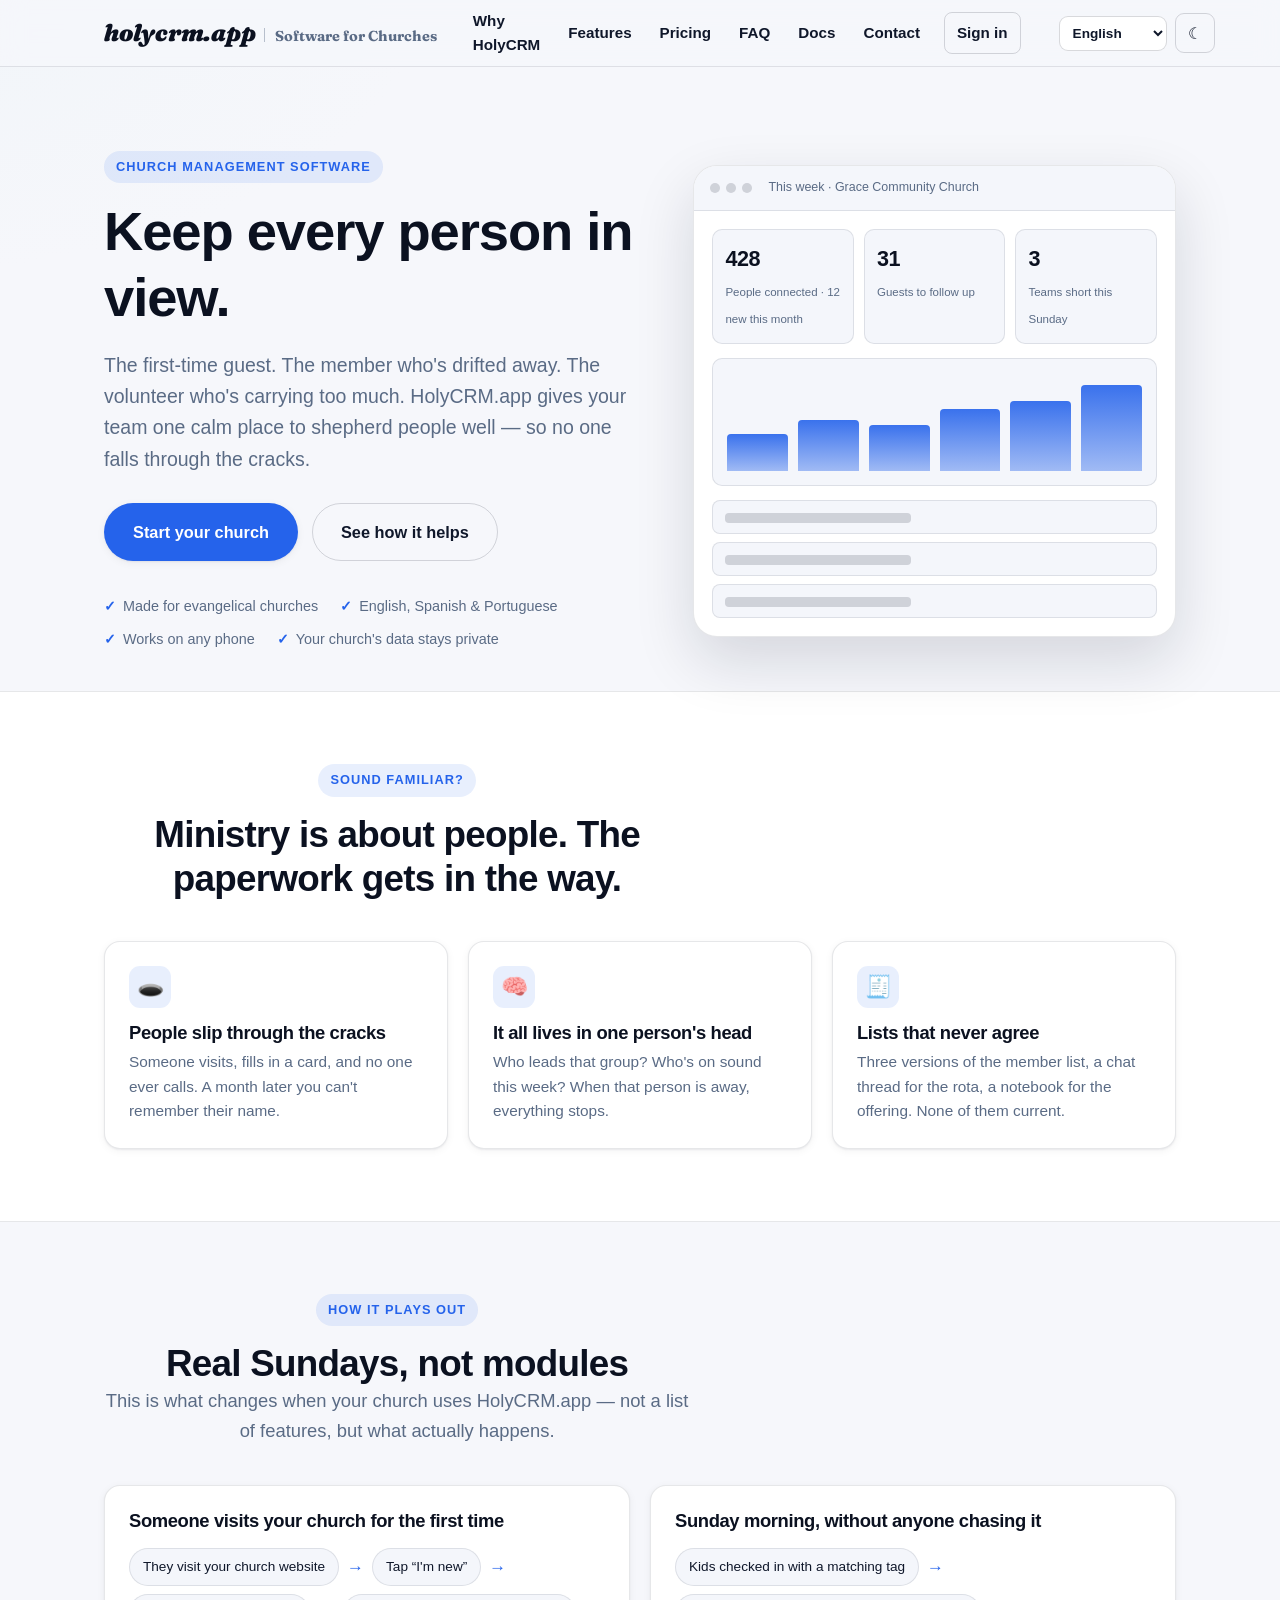
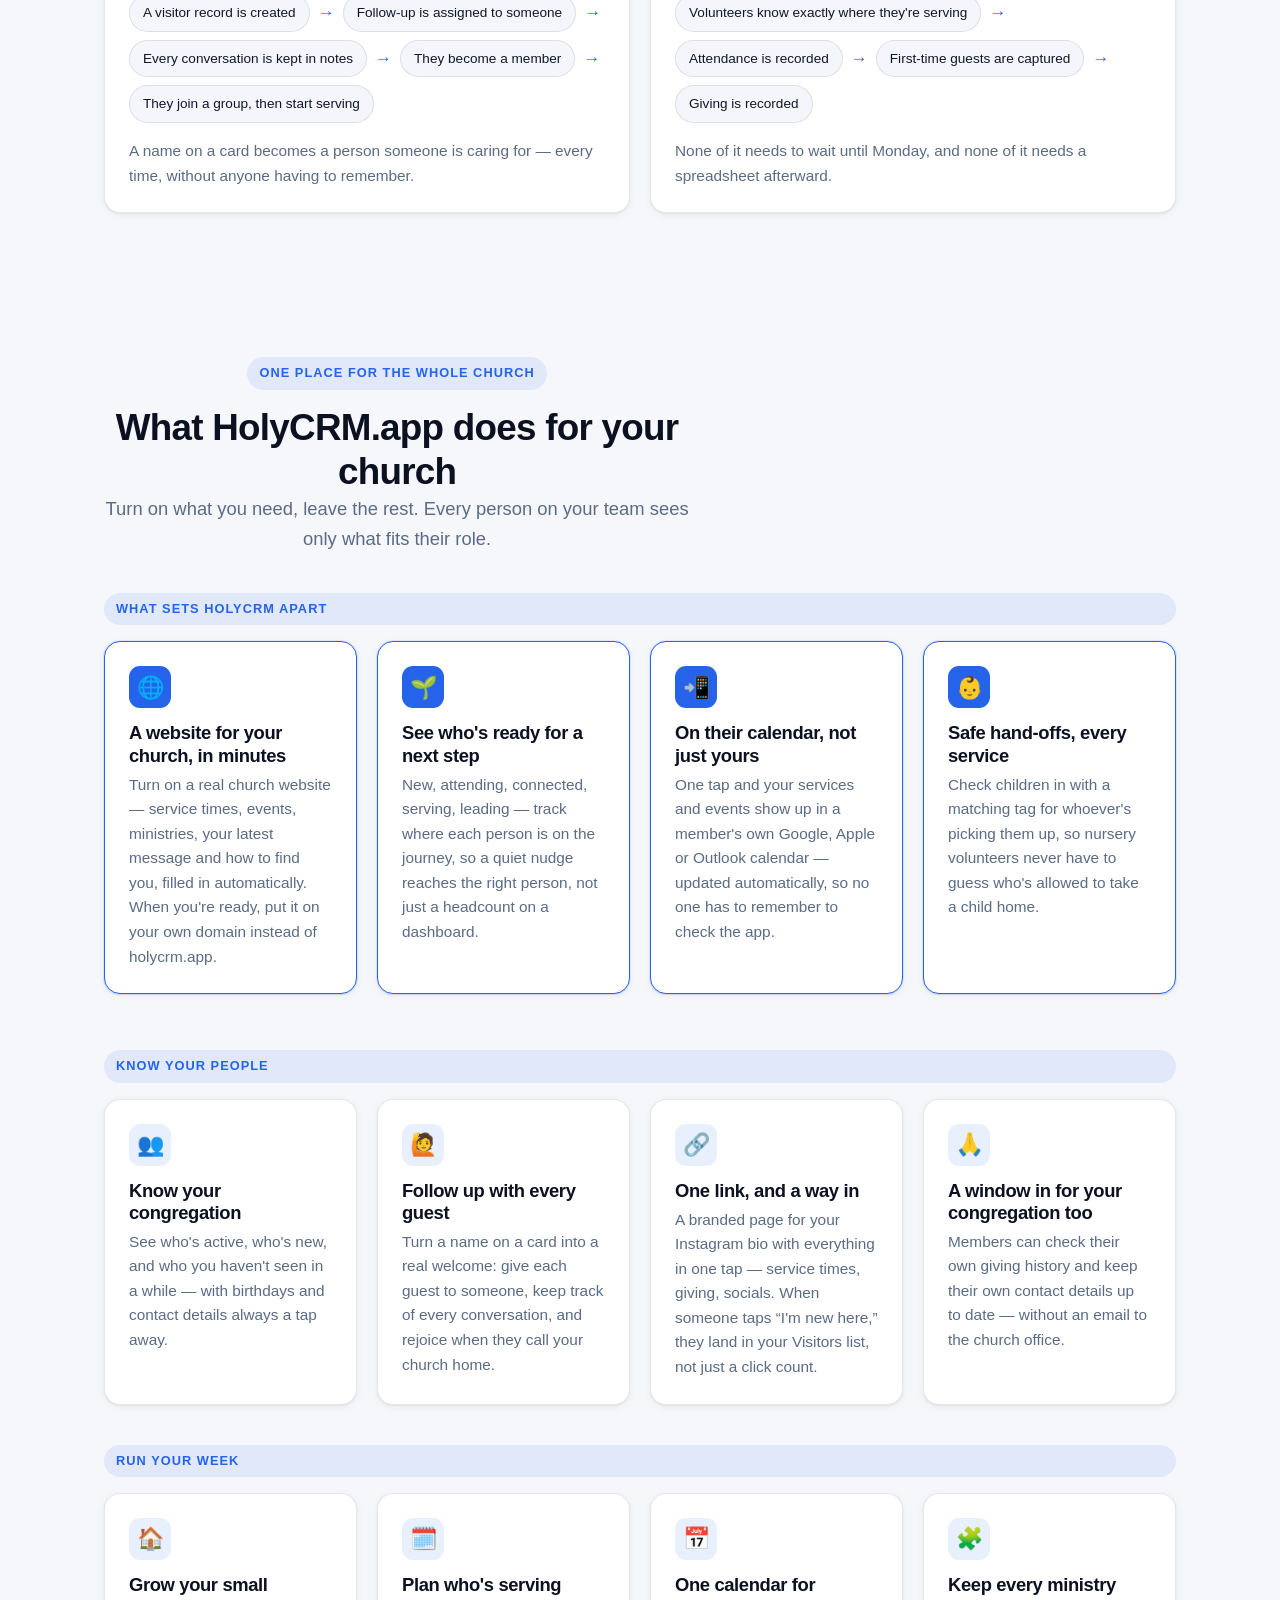
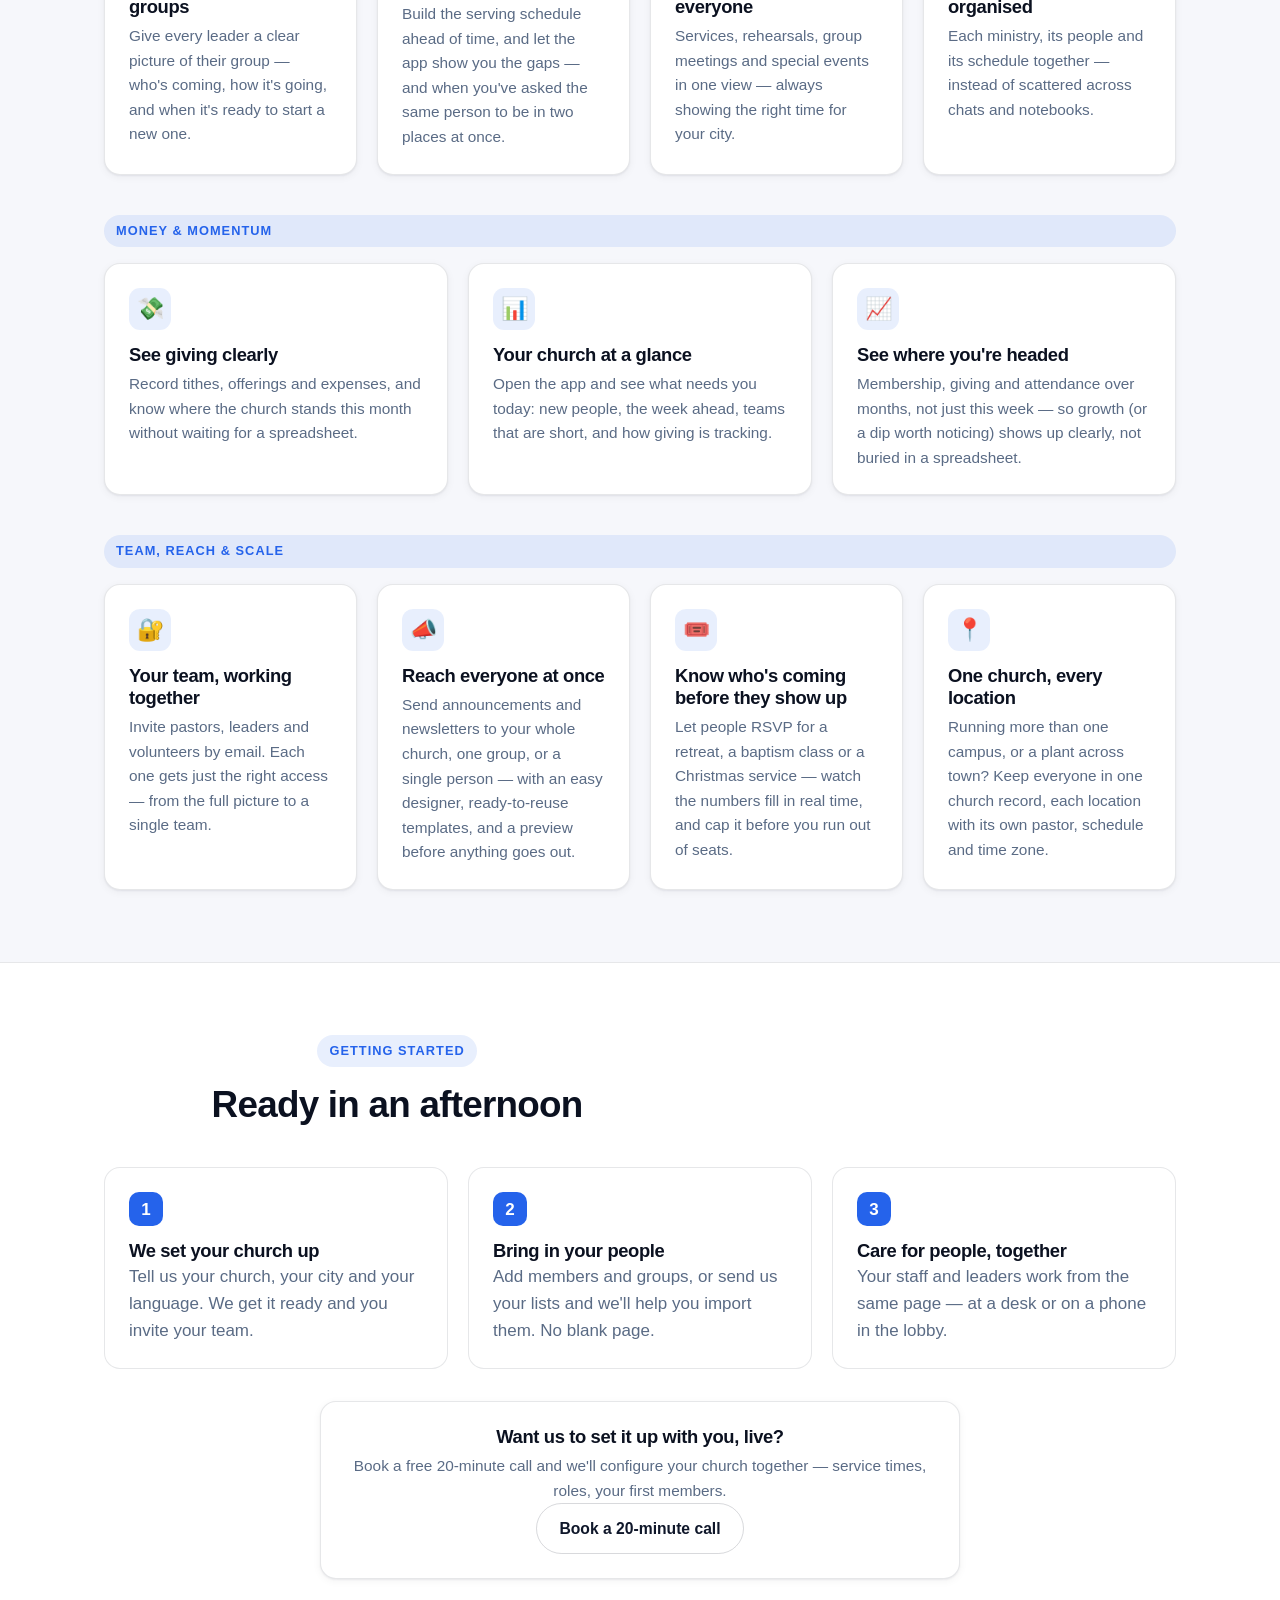
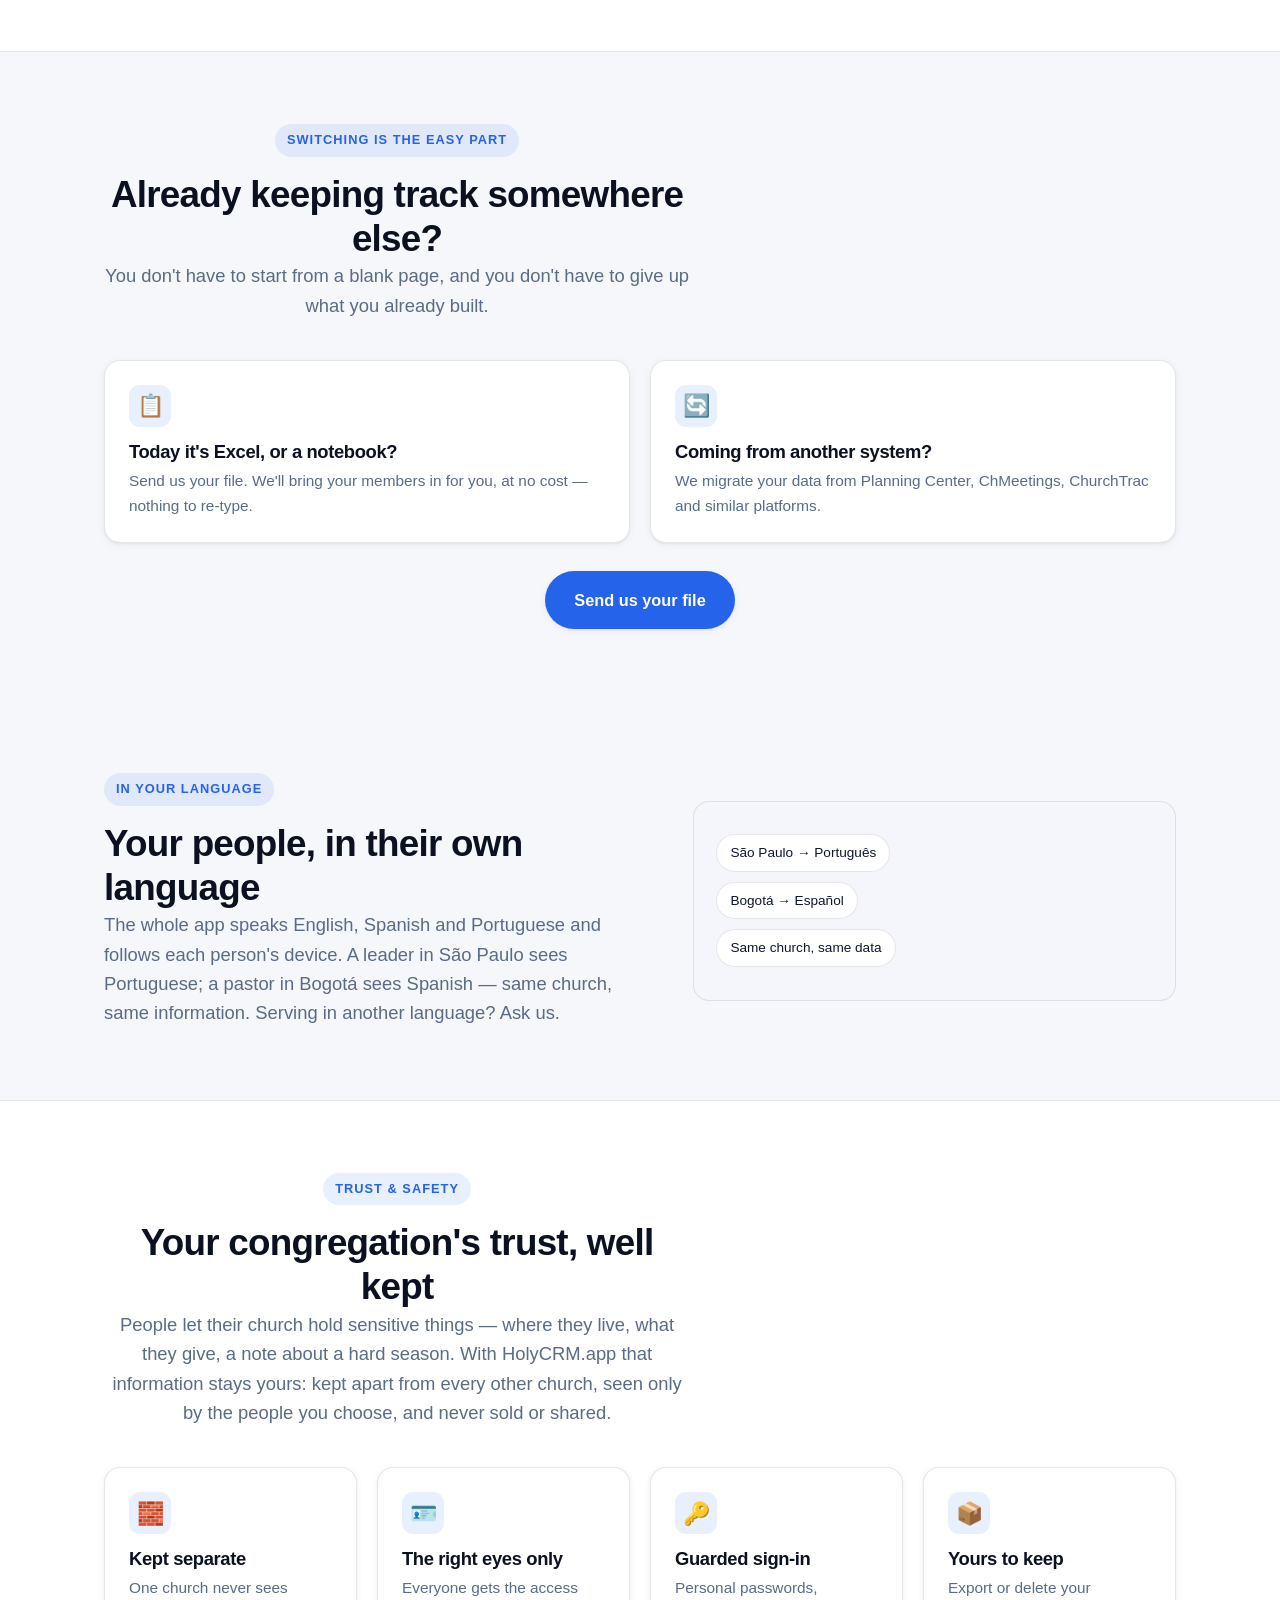
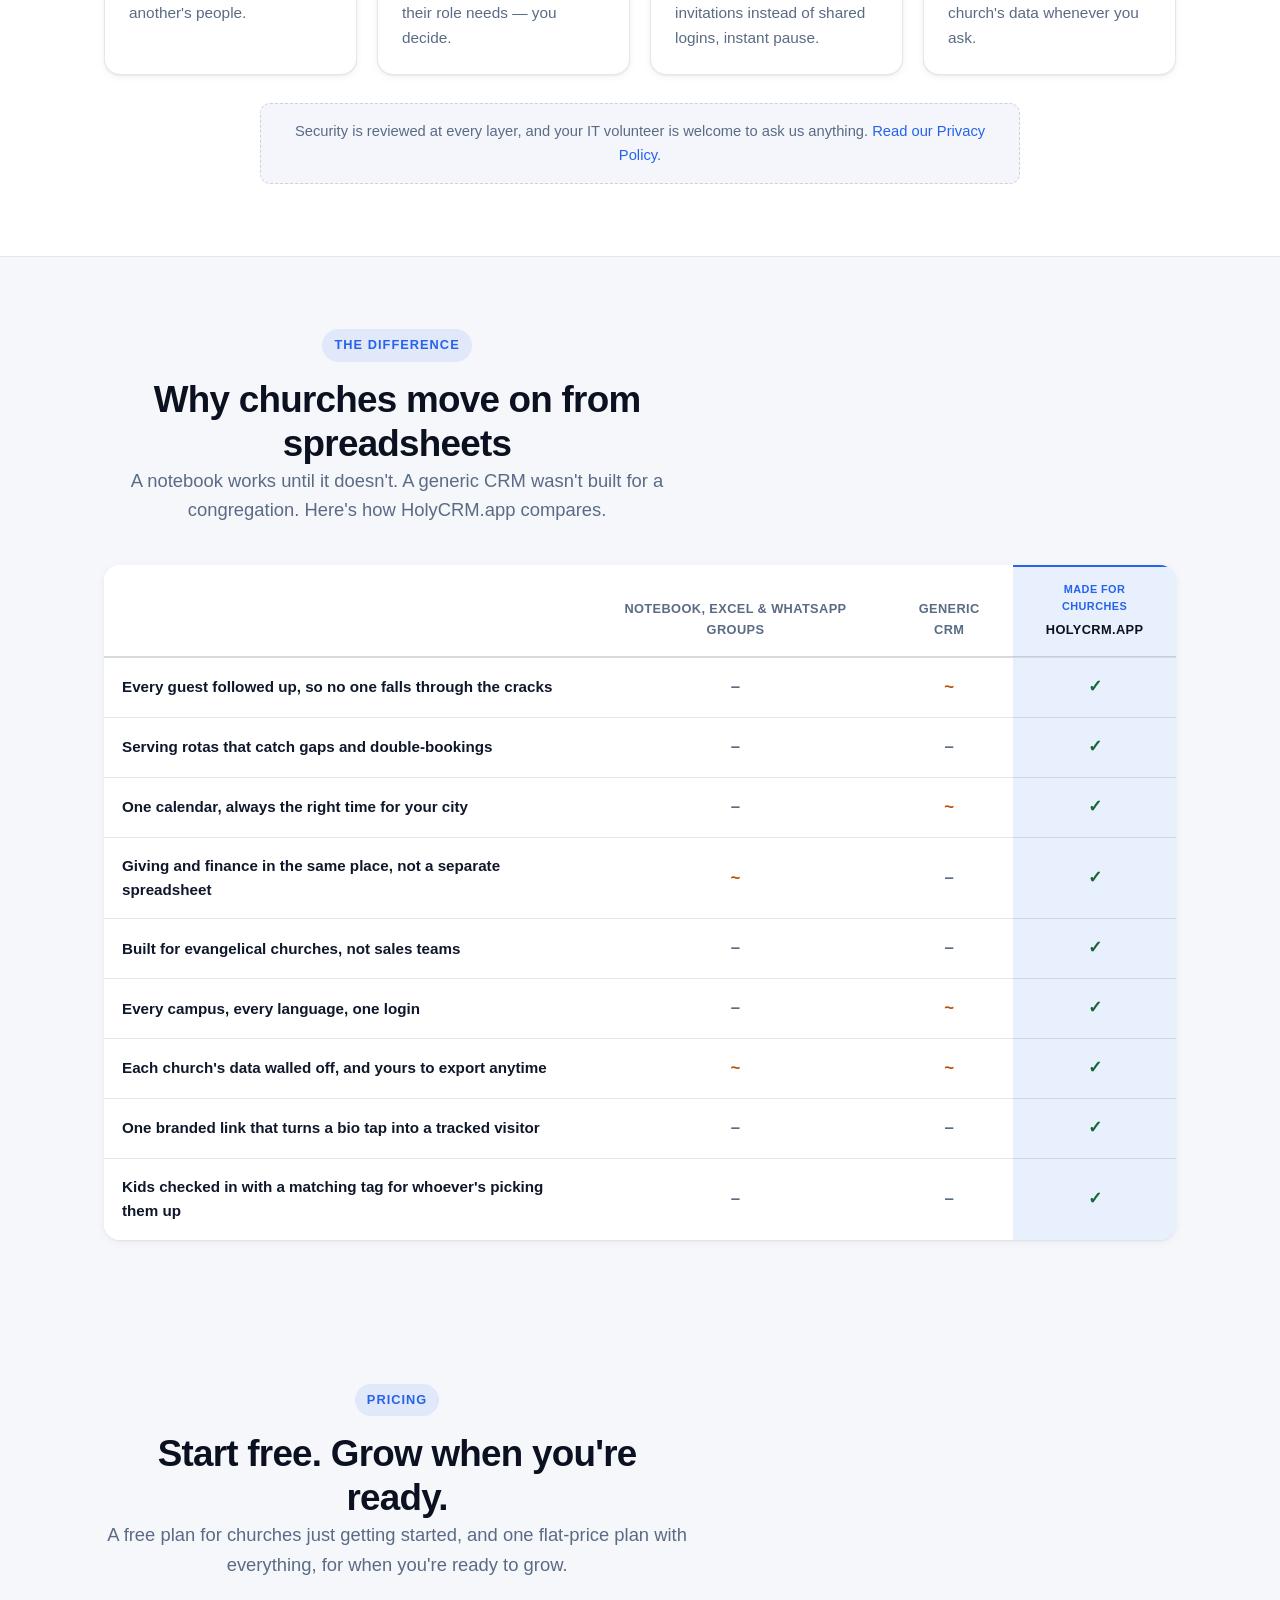
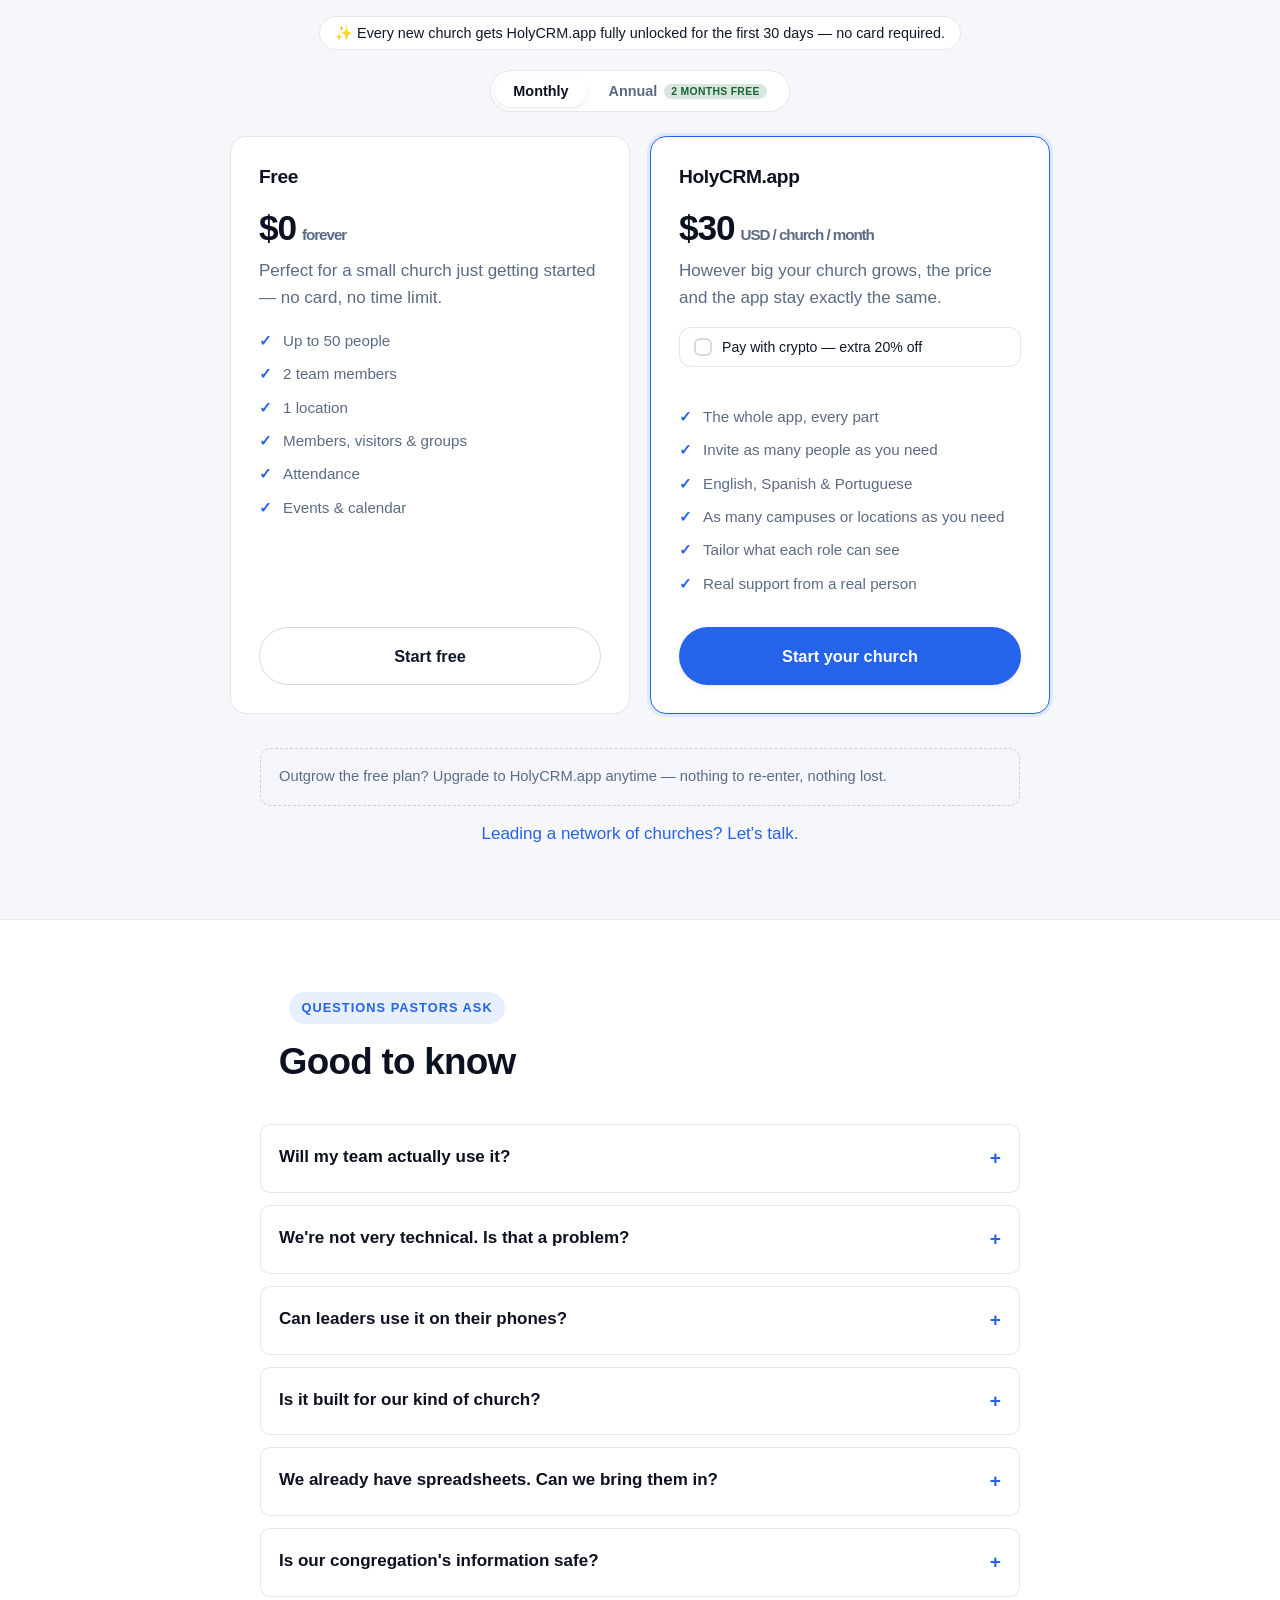
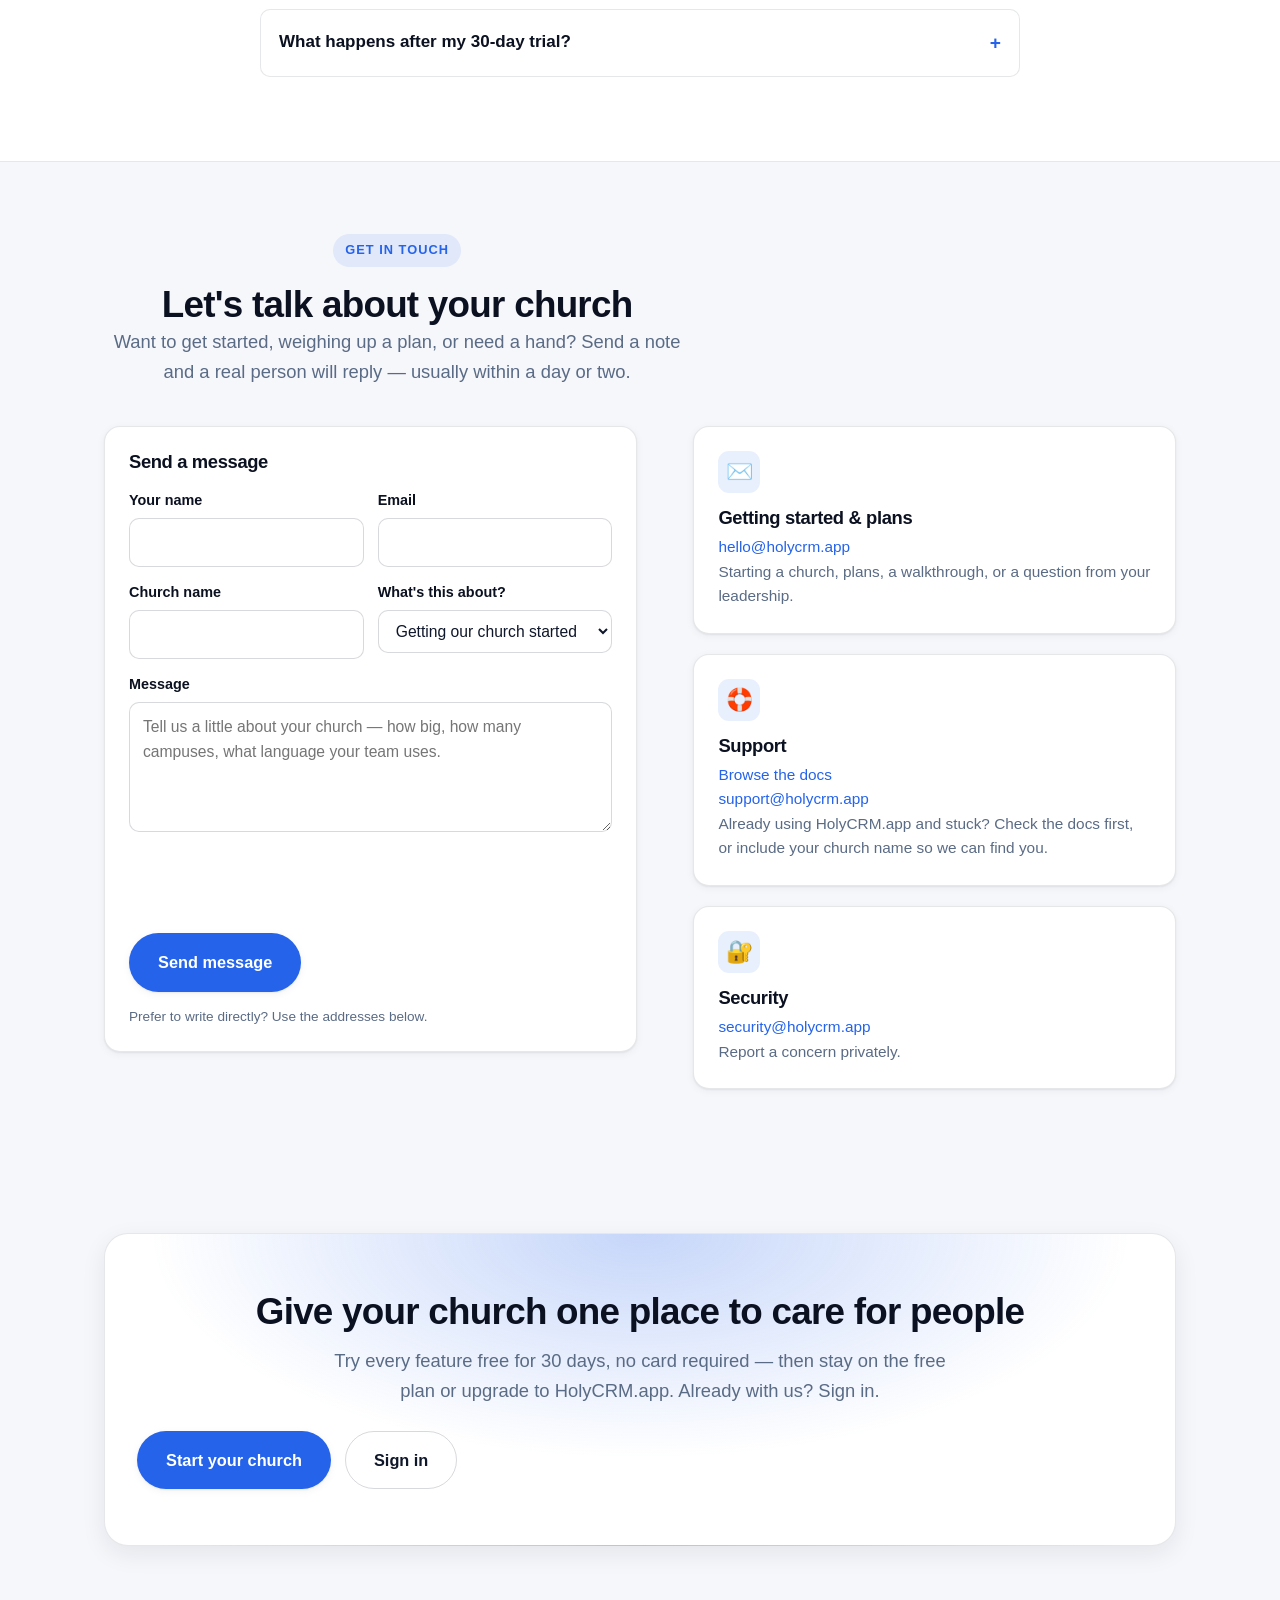
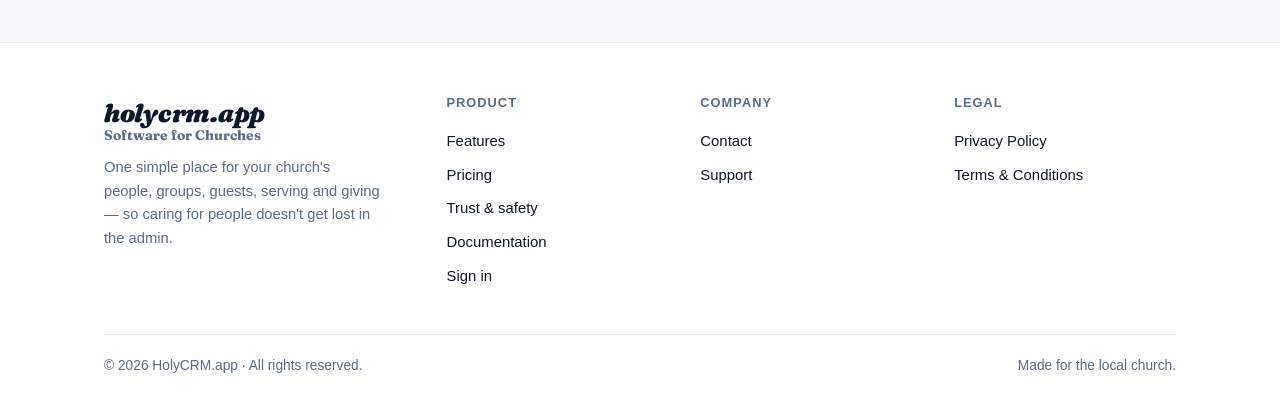
==== commit a36ccf01: "Adding turnstile" ====
--- a/index.html
+++ b/index.html
@@ -998,6 +998,7 @@
                   data-i18n-attr="placeholder:contact.form.messagePh"
                   placeholder="Tell us a little about your church — how big, how many campuses, what language your team uses."></textarea>
               </div>
+              <div class="contact-captcha" data-turnstile></div>
               <div class="btn-row">
                 <button class="btn btn-primary btn-lg" type="submit" data-i18n="contact.form.send">Send message</button>
               </div>
@@ -1105,11 +1106,13 @@
     .contact-form-status { margin: 0; font-weight: 600; font-size: 0.9rem; }
     .contact-form-status.success { color: var(--success); }
     .contact-form-status.error { color: var(--warn); }
+    .contact-captcha { min-height: 65px; }
   </style>
 
   <script src="assets/js/i18n.js"></script>
   <script src="assets/js/site.js"></script>
   <script src="assets/js/contact-form.js"></script>
+  <script src="https://challenges.cloudflare.com/turnstile/v0/api.js?render=explicit&amp;onload=holycrmTurnstileReady" async defer></script>
 </body>
 
 </html>
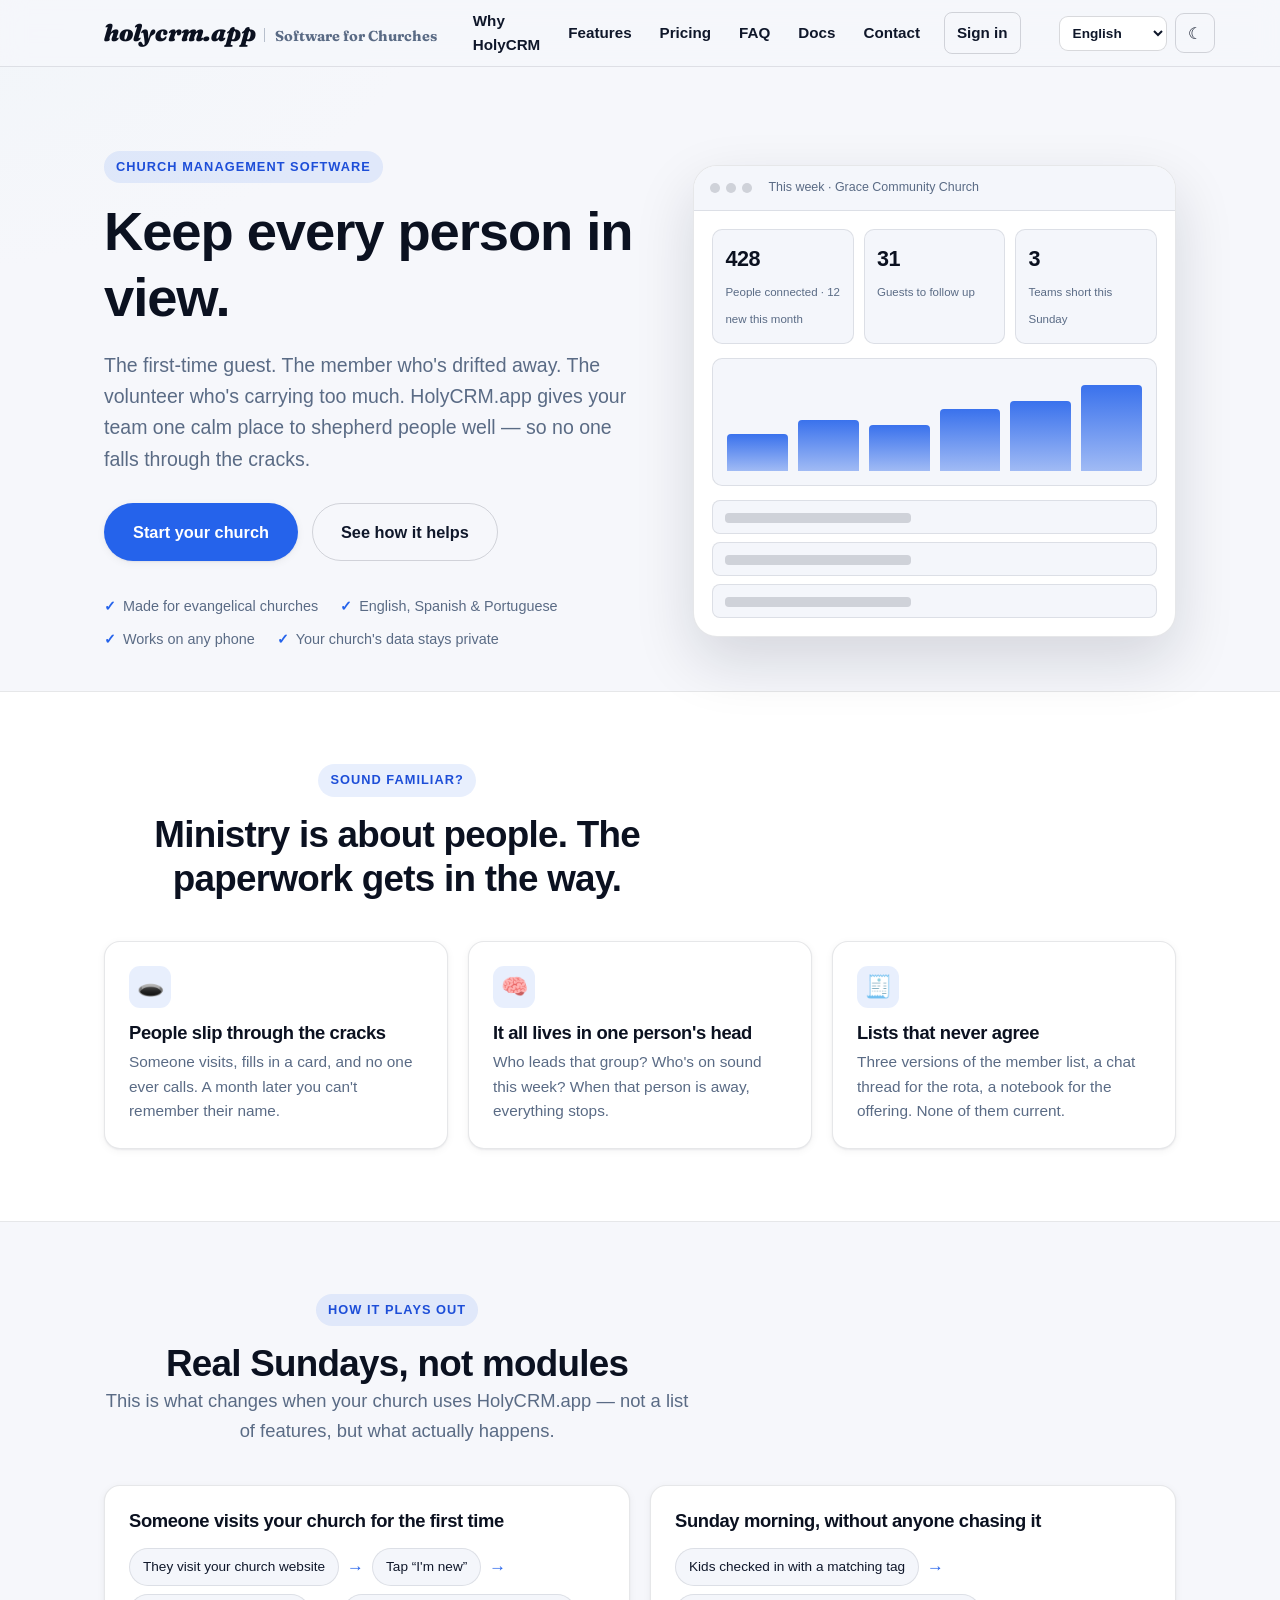
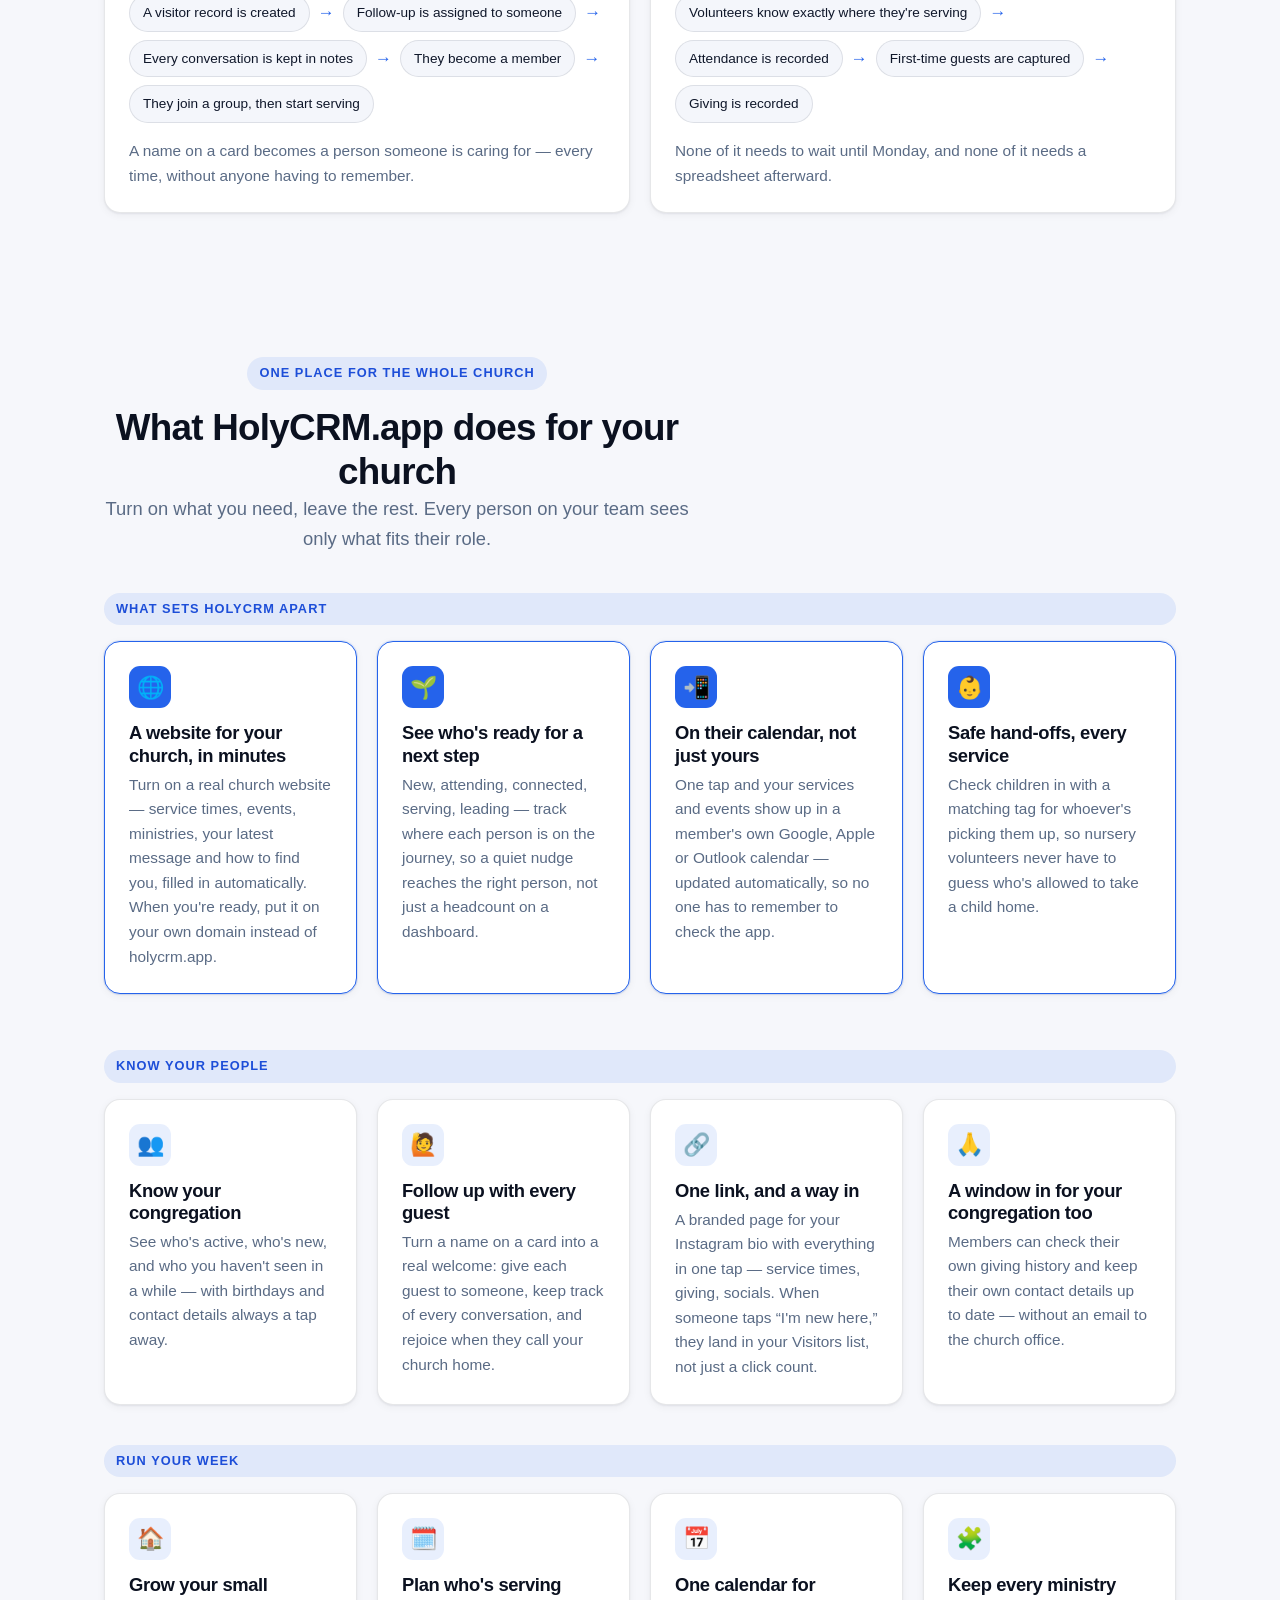
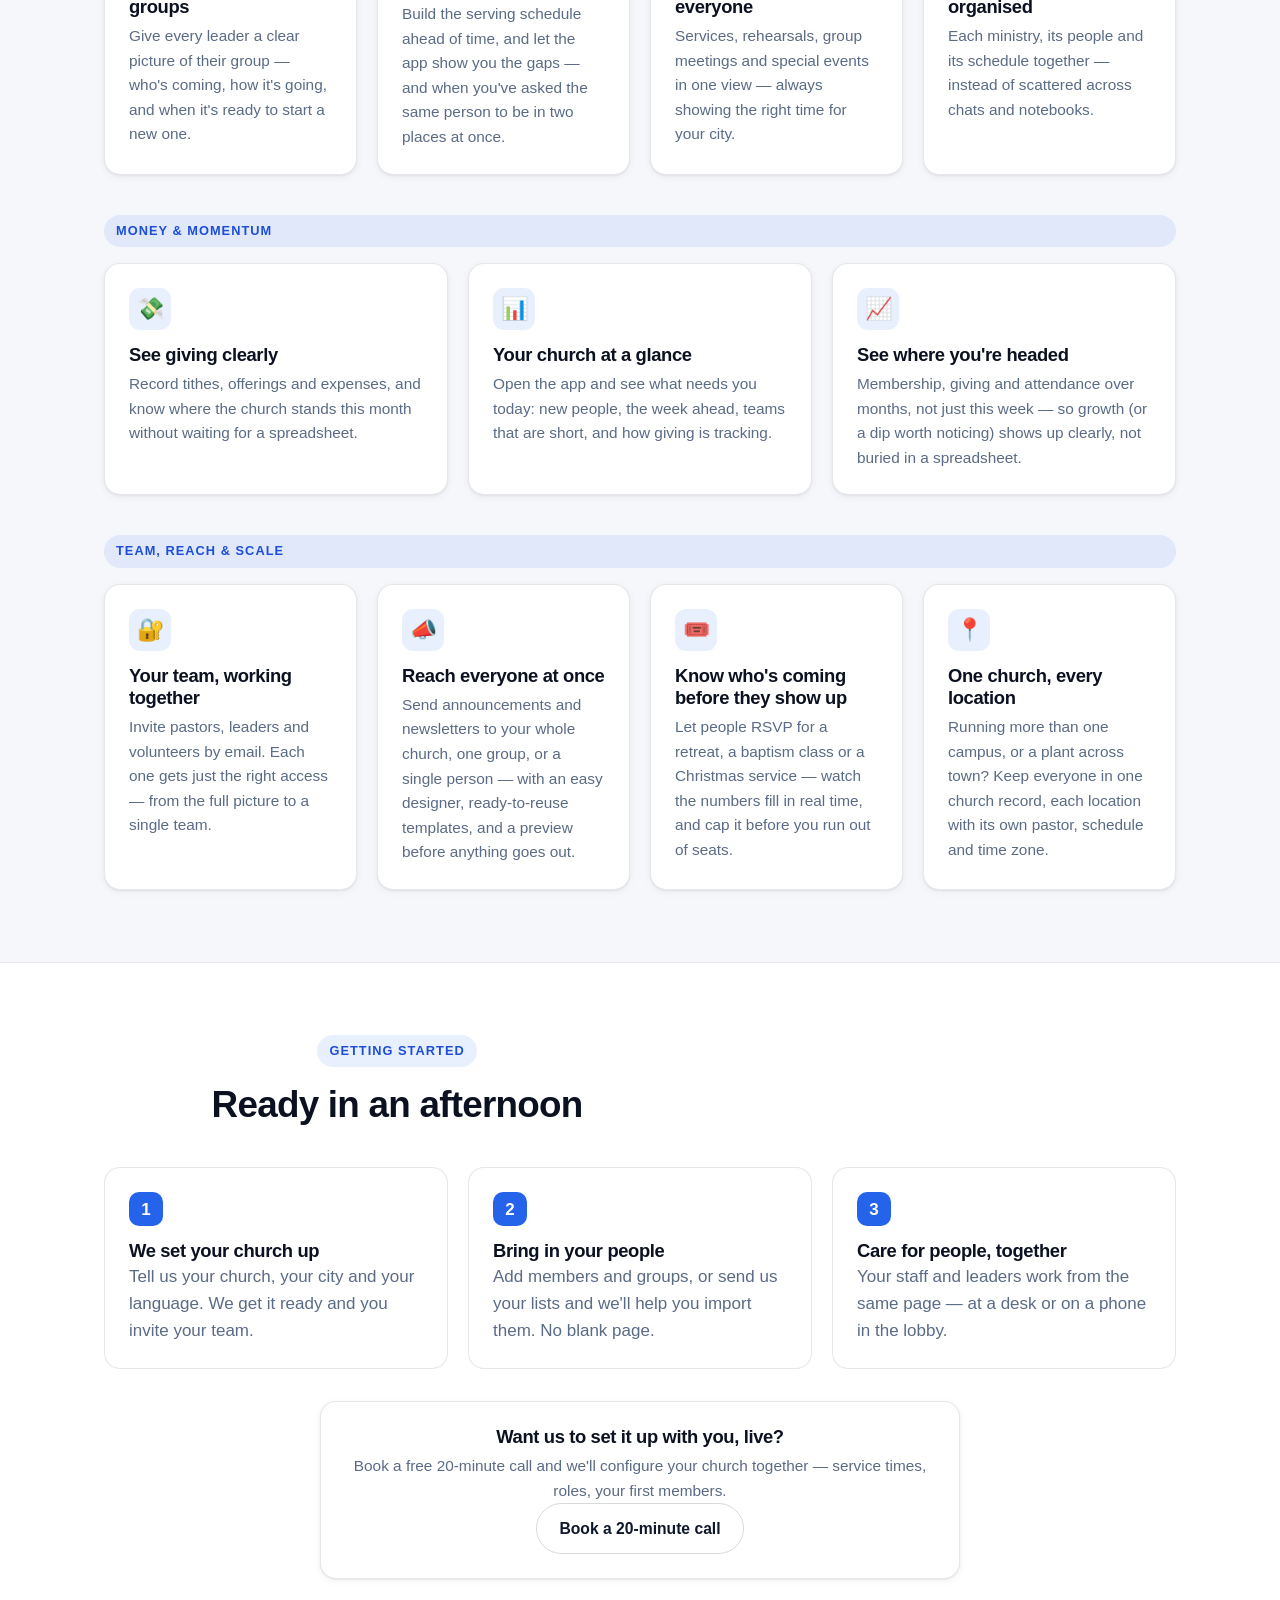
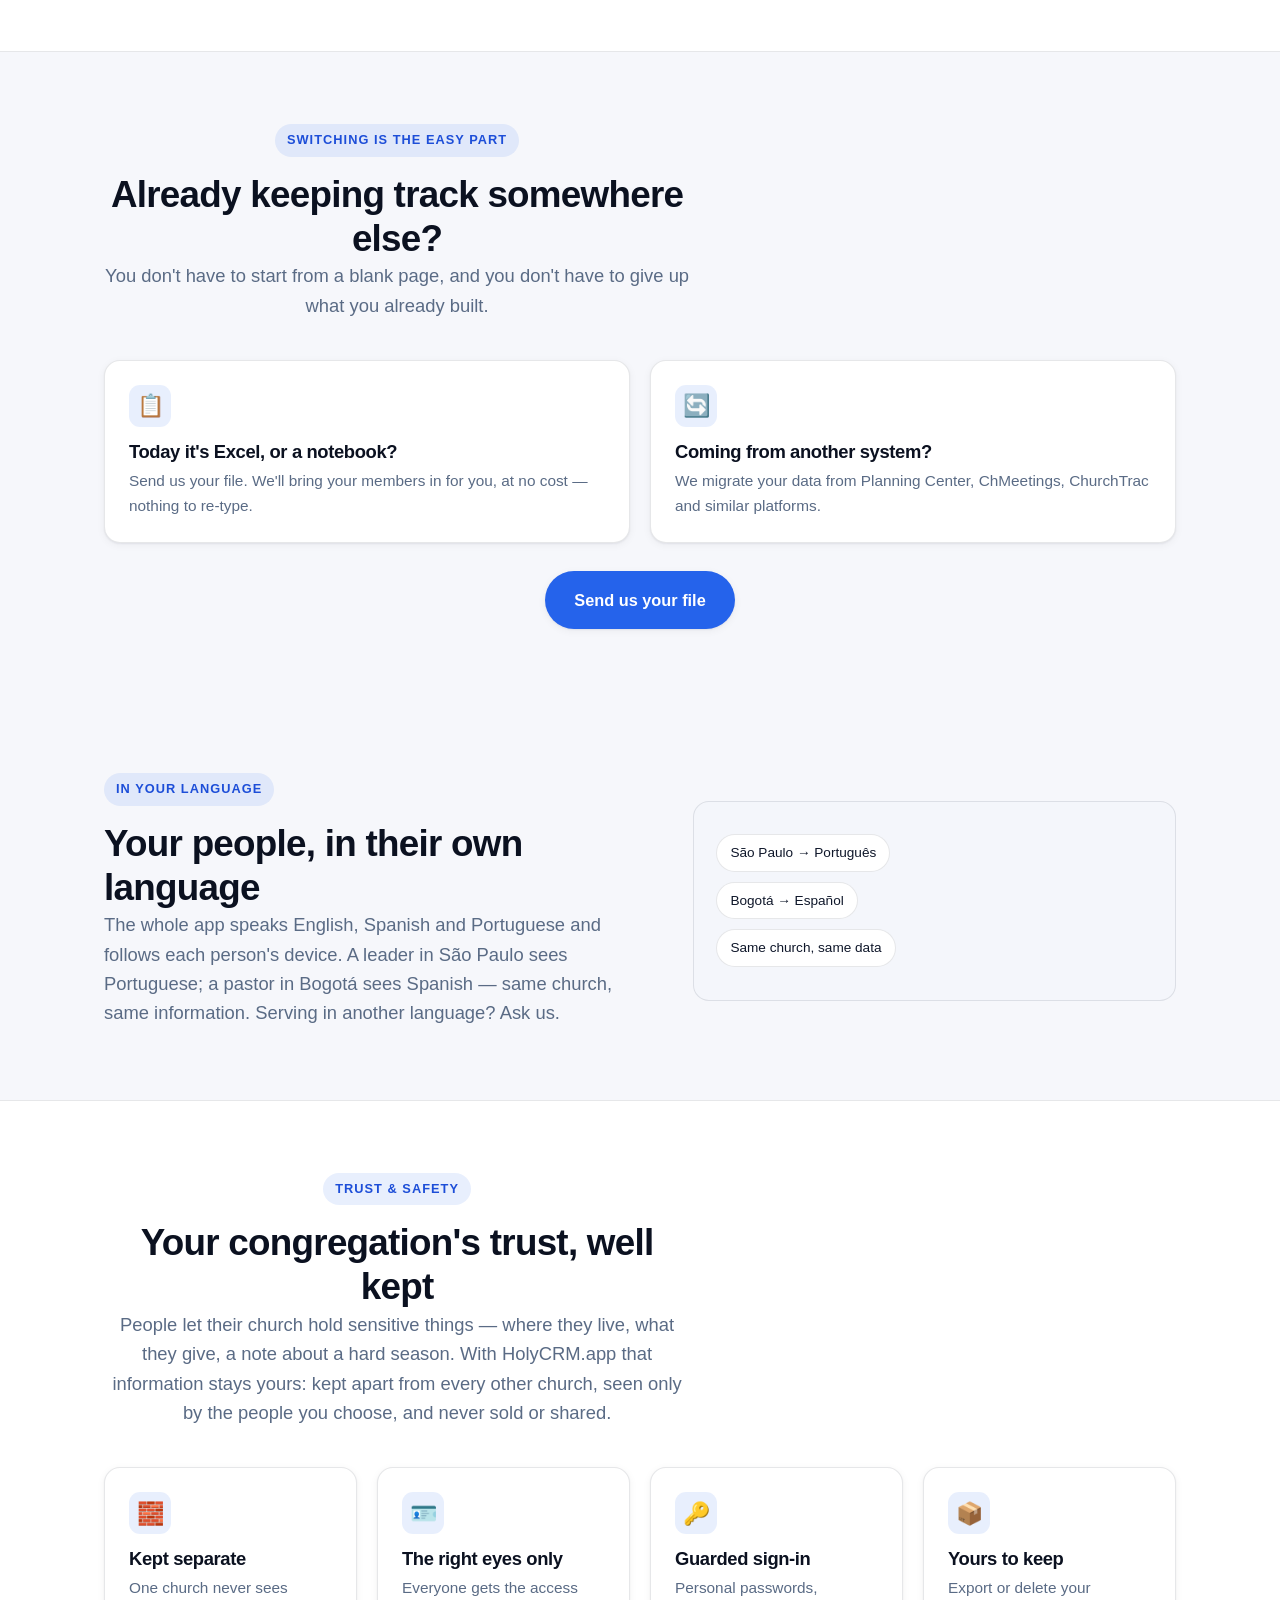
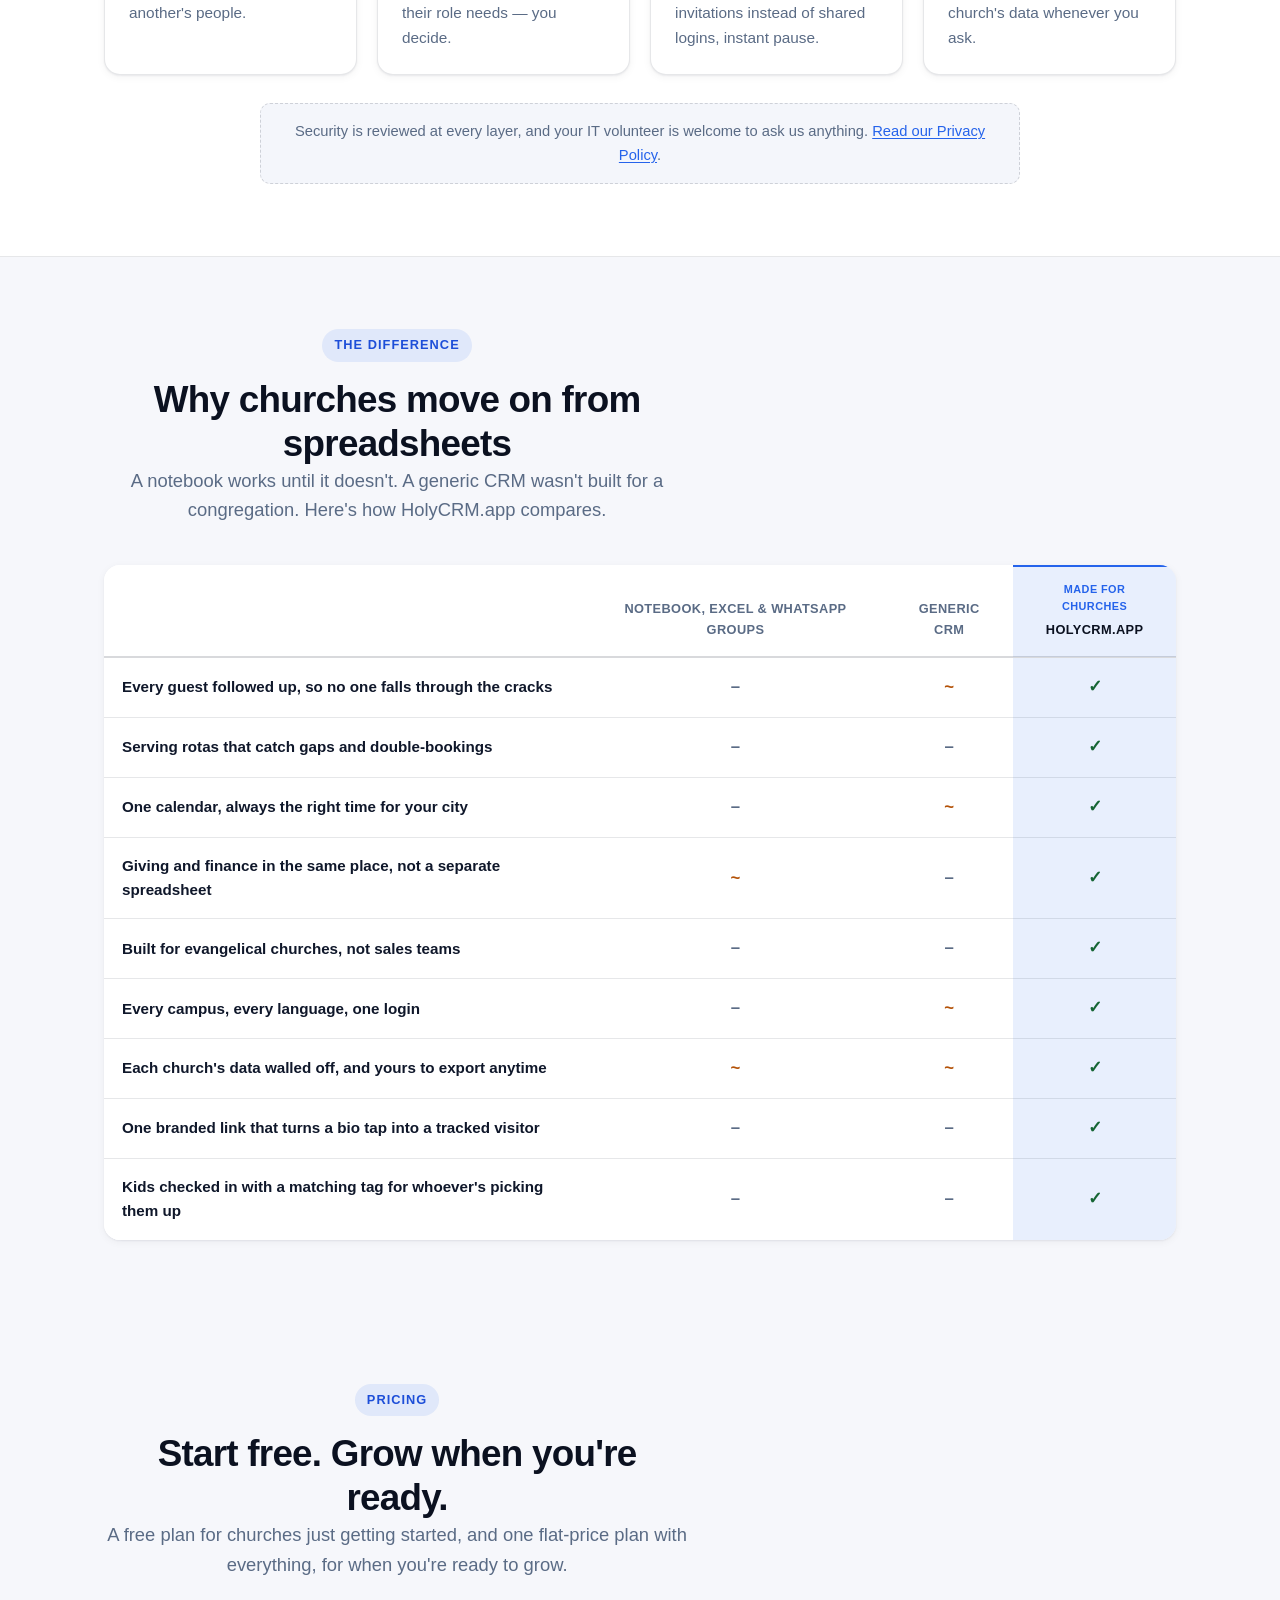
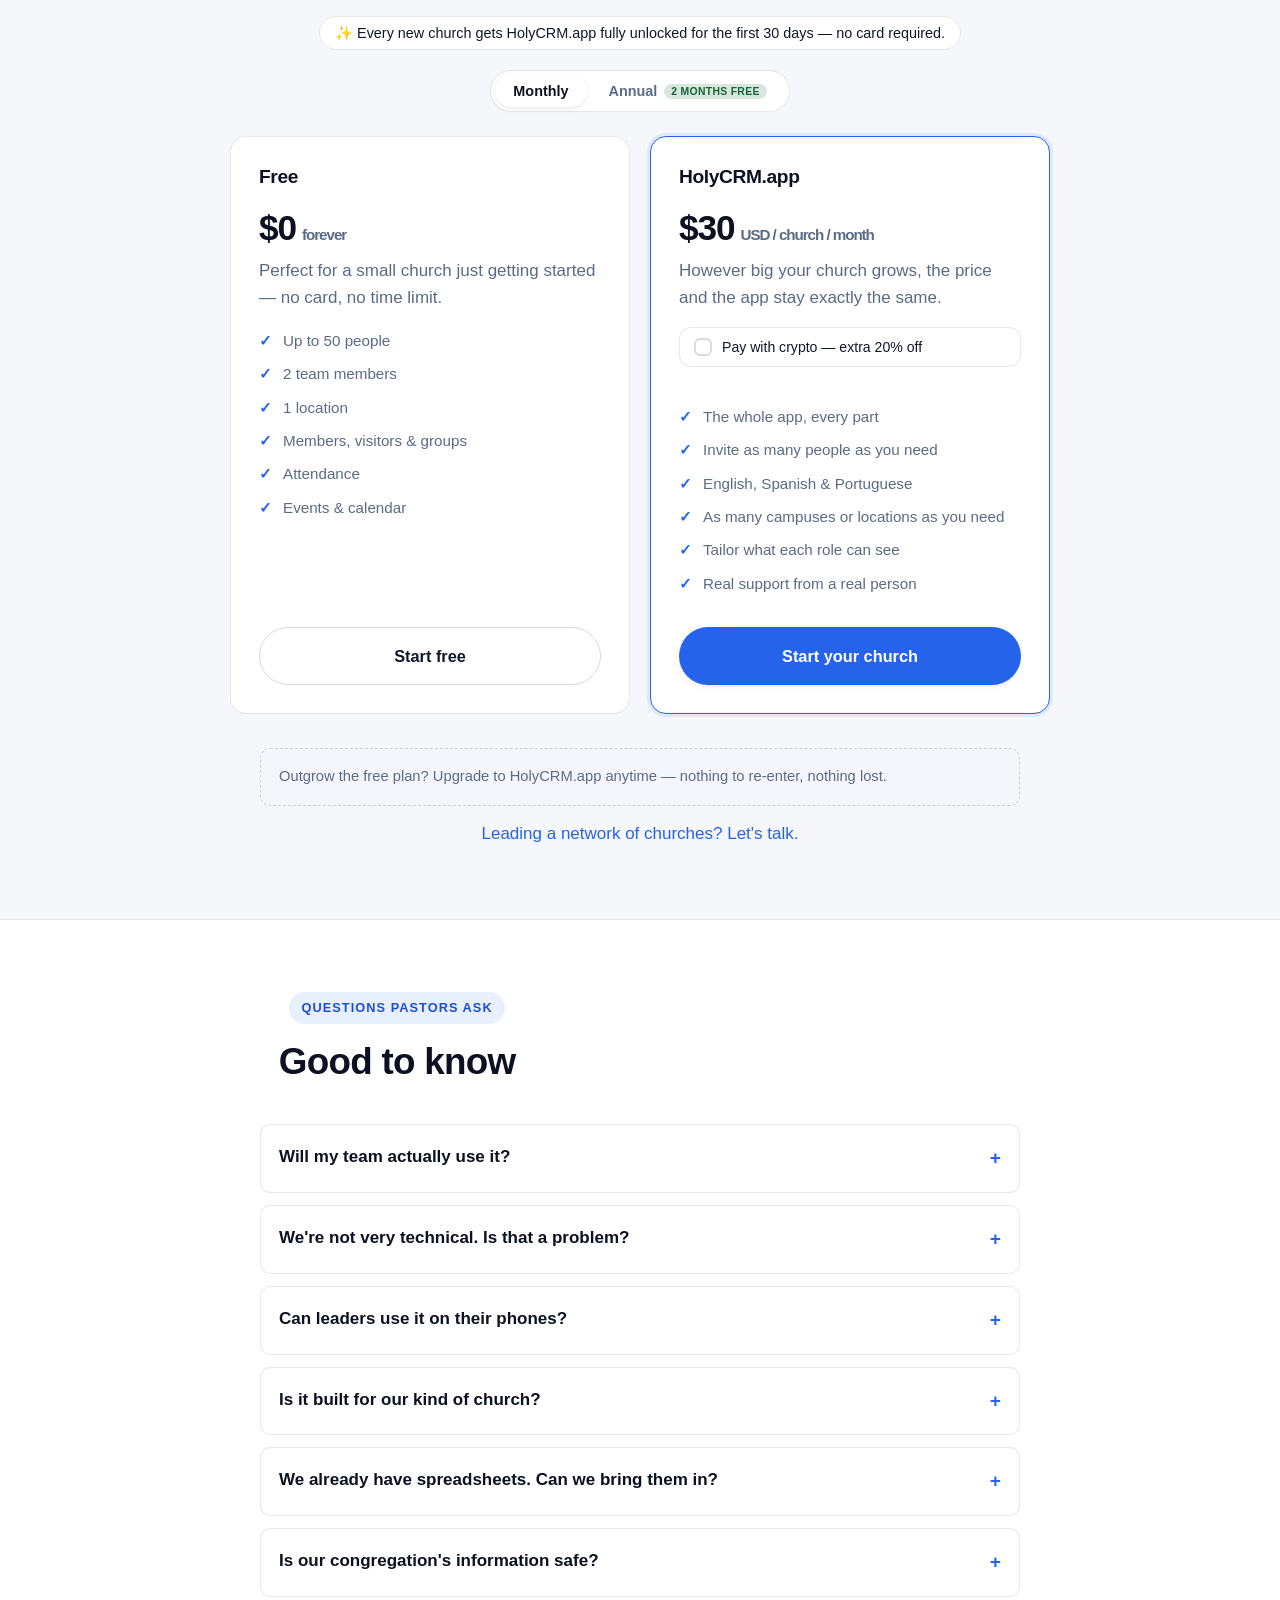
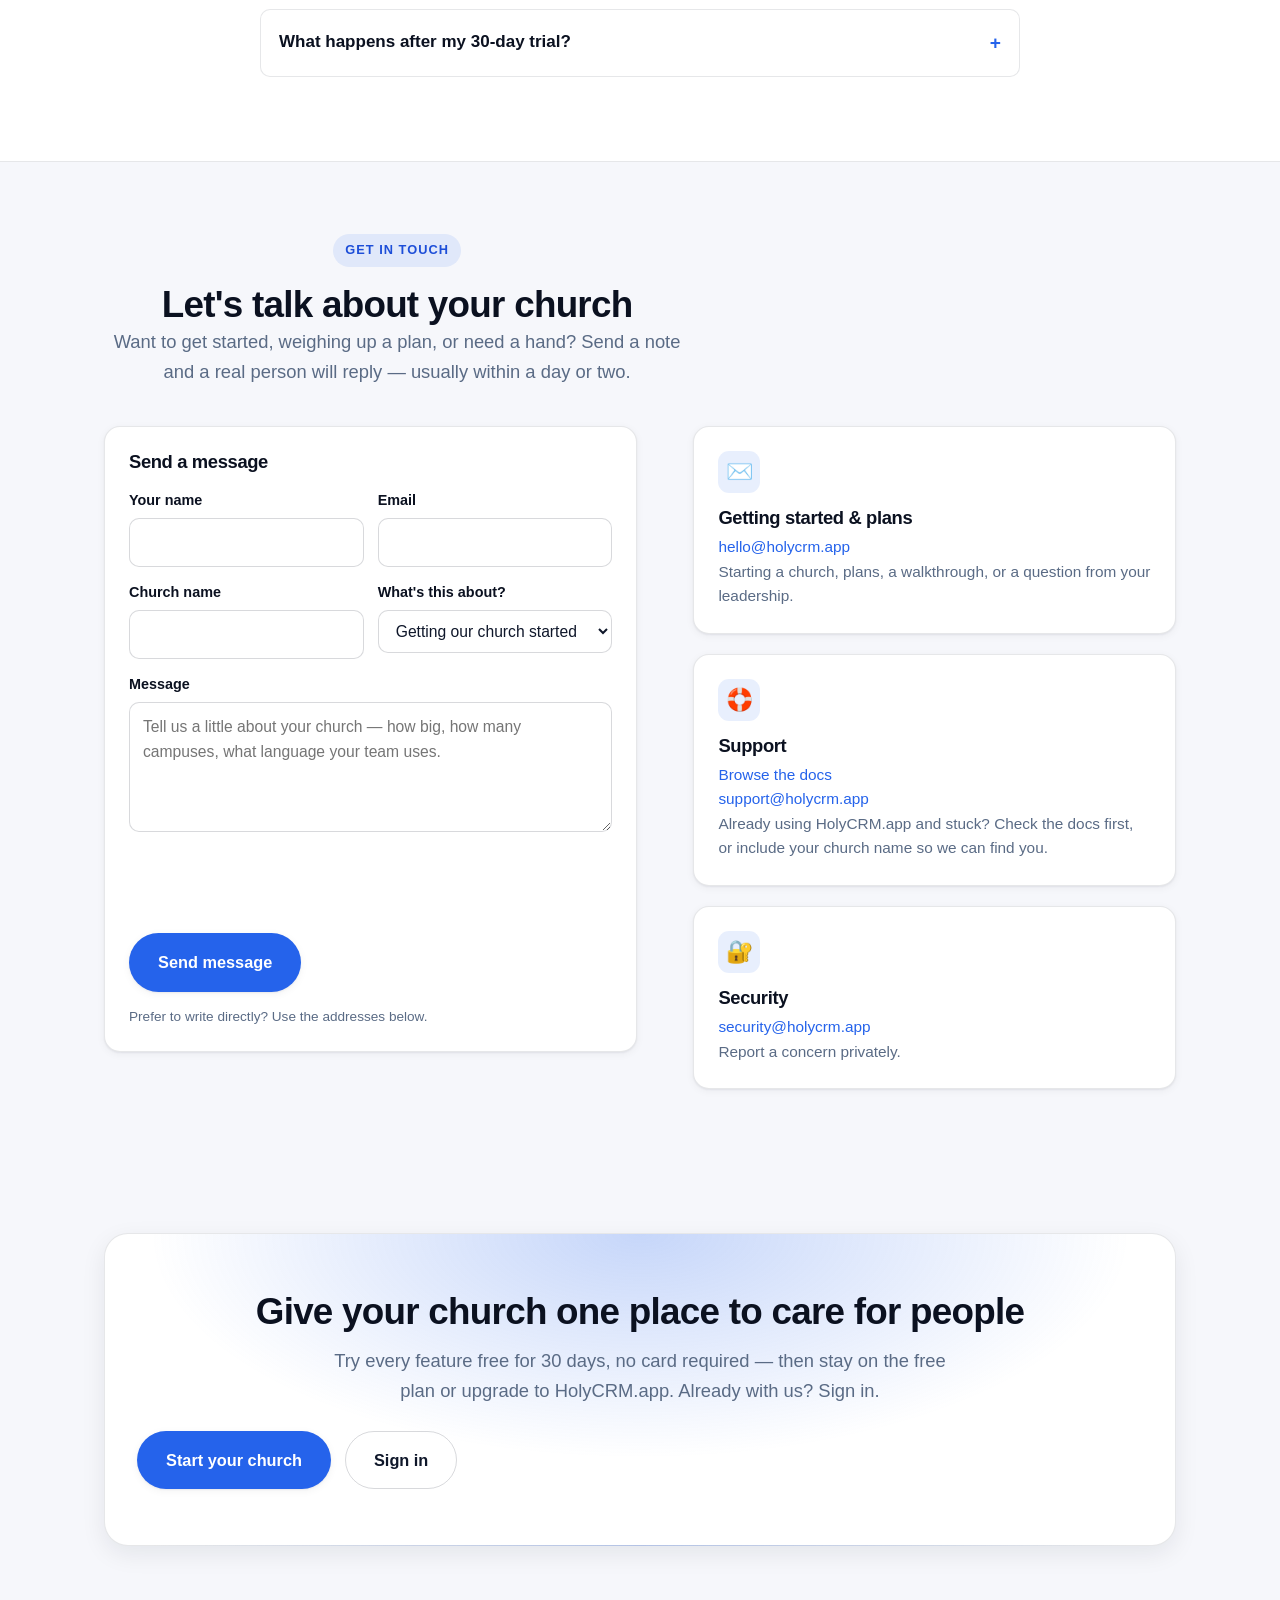
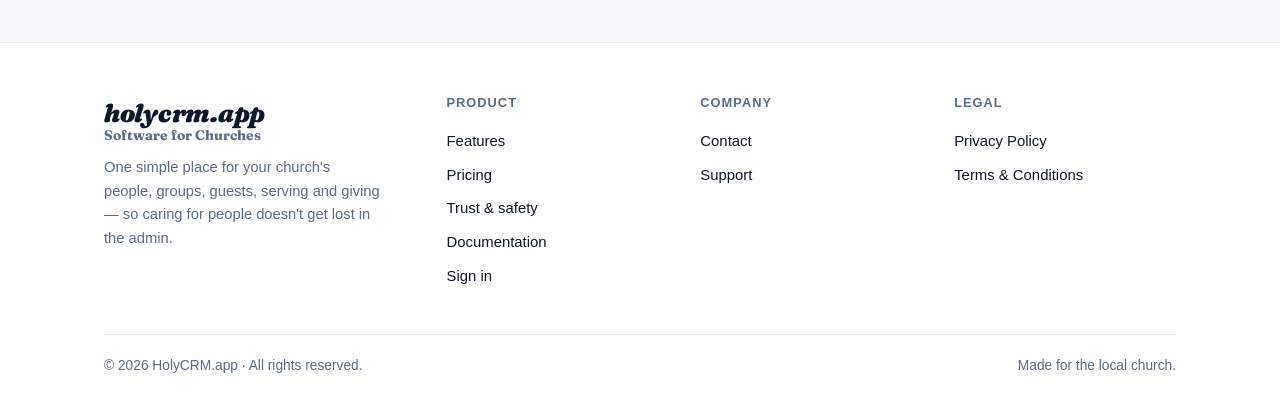
==== commit bc33a83b: "Update pagespeed" ====
--- a/index.html
+++ b/index.html
@@ -16,7 +16,15 @@
   <link rel="preload" href="assets/fonts/fraunces-italic-900-latin.woff2" as="font" type="font/woff2" crossorigin />
   <link rel="preload" href="assets/fonts/fraunces-normal-700-latin.woff2" as="font" type="font/woff2" crossorigin />
   <!-- Tianji analytics -->
-  <script async defer src="https://app.tianji.dev/tracker.js" data-website-id="cmu155hoydk7rziaswpbl9hs3"></script>
+  <script>
+    // Analytics loads after the page does, so it never competes with first paint.
+    window.addEventListener("load", function () {
+      var s = document.createElement("script");
+      s.src = "https://app.tianji.dev/tracker.js";
+      s.setAttribute("data-website-id", "cmu155hoydk7rziaswpbl9hs3");
+      document.head.appendChild(s);
+    });
+  </script>
   <meta property="og:title" content="HolyCRM.app — Keep every person in view" />
   <meta property="og:description"
     content="One simple place for your church's people, guests, small groups, serving and giving. Made for evangelical churches, in three languages." />
@@ -1066,7 +1074,7 @@
             doesn't get lost in the admin.</p>
         </div>
         <div>
-          <h4 data-i18n="foot.product">Product</h4>
+          <h2 data-i18n="foot.product">Product</h2>
           <a href="#features" data-i18n="nav.features">Features</a>
           <a href="#pricing" data-i18n="nav.pricing">Pricing</a>
           <a href="#trust" data-i18n="trust.eyebrow">Trust &amp; safety</a>
@@ -1074,12 +1082,12 @@
           <a href="https://app-dev.holycrm.app/login.html" data-i18n="nav.signin">Sign in</a>
         </div>
         <div>
-          <h4 data-i18n="foot.company">Company</h4>
+          <h2 data-i18n="foot.company">Company</h2>
           <a href="#contact" data-i18n="nav.contact">Contact</a>
           <a href="mailto:support@holycrm.app" data-i18n="foot.support" data-i18n-attr="href:email.support.href">Support</a>
         </div>
         <div>
-          <h4 data-i18n="foot.legal">Legal</h4>
+          <h2 data-i18n="foot.legal">Legal</h2>
           <a href="privacy.html" data-i18n="foot.link.privacy">Privacy Policy</a>
           <a href="terms.html" data-i18n="foot.link.terms">Terms &amp; Conditions</a>
         </div>
@@ -1112,7 +1120,6 @@
   <script src="assets/js/i18n.js"></script>
   <script src="assets/js/site.js"></script>
   <script src="assets/js/contact-form.js"></script>
-  <script src="https://challenges.cloudflare.com/turnstile/v0/api.js?render=explicit&amp;onload=holycrmTurnstileReady" async defer></script>
 </body>
 
 </html>
--- a/assets/css/site.css
+++ b/assets/css/site.css
@@ -69,6 +69,7 @@
   --primary: #2563eb;
   --primary-2: #1d4ed8;
   --primary-soft: rgba(37, 99, 235, 0.10);
+  --primary-text: #1d4ed8;
   --on-accent: #ffffff;
   --success: #166534;
   --warn: #b45309;
@@ -103,6 +104,8 @@
     --primary: #3b82f6;
     --primary-2: #2563eb;
     --primary-soft: rgba(59, 130, 246, 0.16);
+  --primary-text: #3b82f6;
+    --primary-text: #3b82f6;
     --success: #4ade80;
     --warn: #fbbf24;
     --shadow-sm: 0 1px 2px rgba(0, 0, 0, 0.4), 0 2px 10px rgba(0, 0, 0, 0.4);
@@ -189,7 +192,7 @@
   font-weight: 700;
   letter-spacing: 0.08em;
   text-transform: uppercase;
-  color: var(--primary);
+  color: var(--primary-text);
   background: var(--primary-soft);
   padding: 6px 12px;
   border-radius: 999px;
@@ -1005,7 +1008,8 @@
   grid-template-columns: 1.4fr 1fr 1fr 1fr;
   gap: 32px;
 }
-.foot-grid h4 { font-size: 0.8rem; text-transform: uppercase; letter-spacing: 0.08em; color: var(--muted); margin-bottom: 14px; }
+.note a { text-decoration: underline; text-underline-offset: 2px; }
+.foot-grid h2 { font-size: 0.8rem; font-weight: 700; text-transform: uppercase; letter-spacing: 0.08em; color: var(--muted); margin-bottom: 14px; }
 .foot-grid a { display: block; color: var(--text); font-size: 0.93rem; padding: 5px 0; }
 .foot-grid a.brand { display: inline-flex; padding: 6px 0 2px; }
 .foot-grid a.brand.brand--stack { display: flex; }
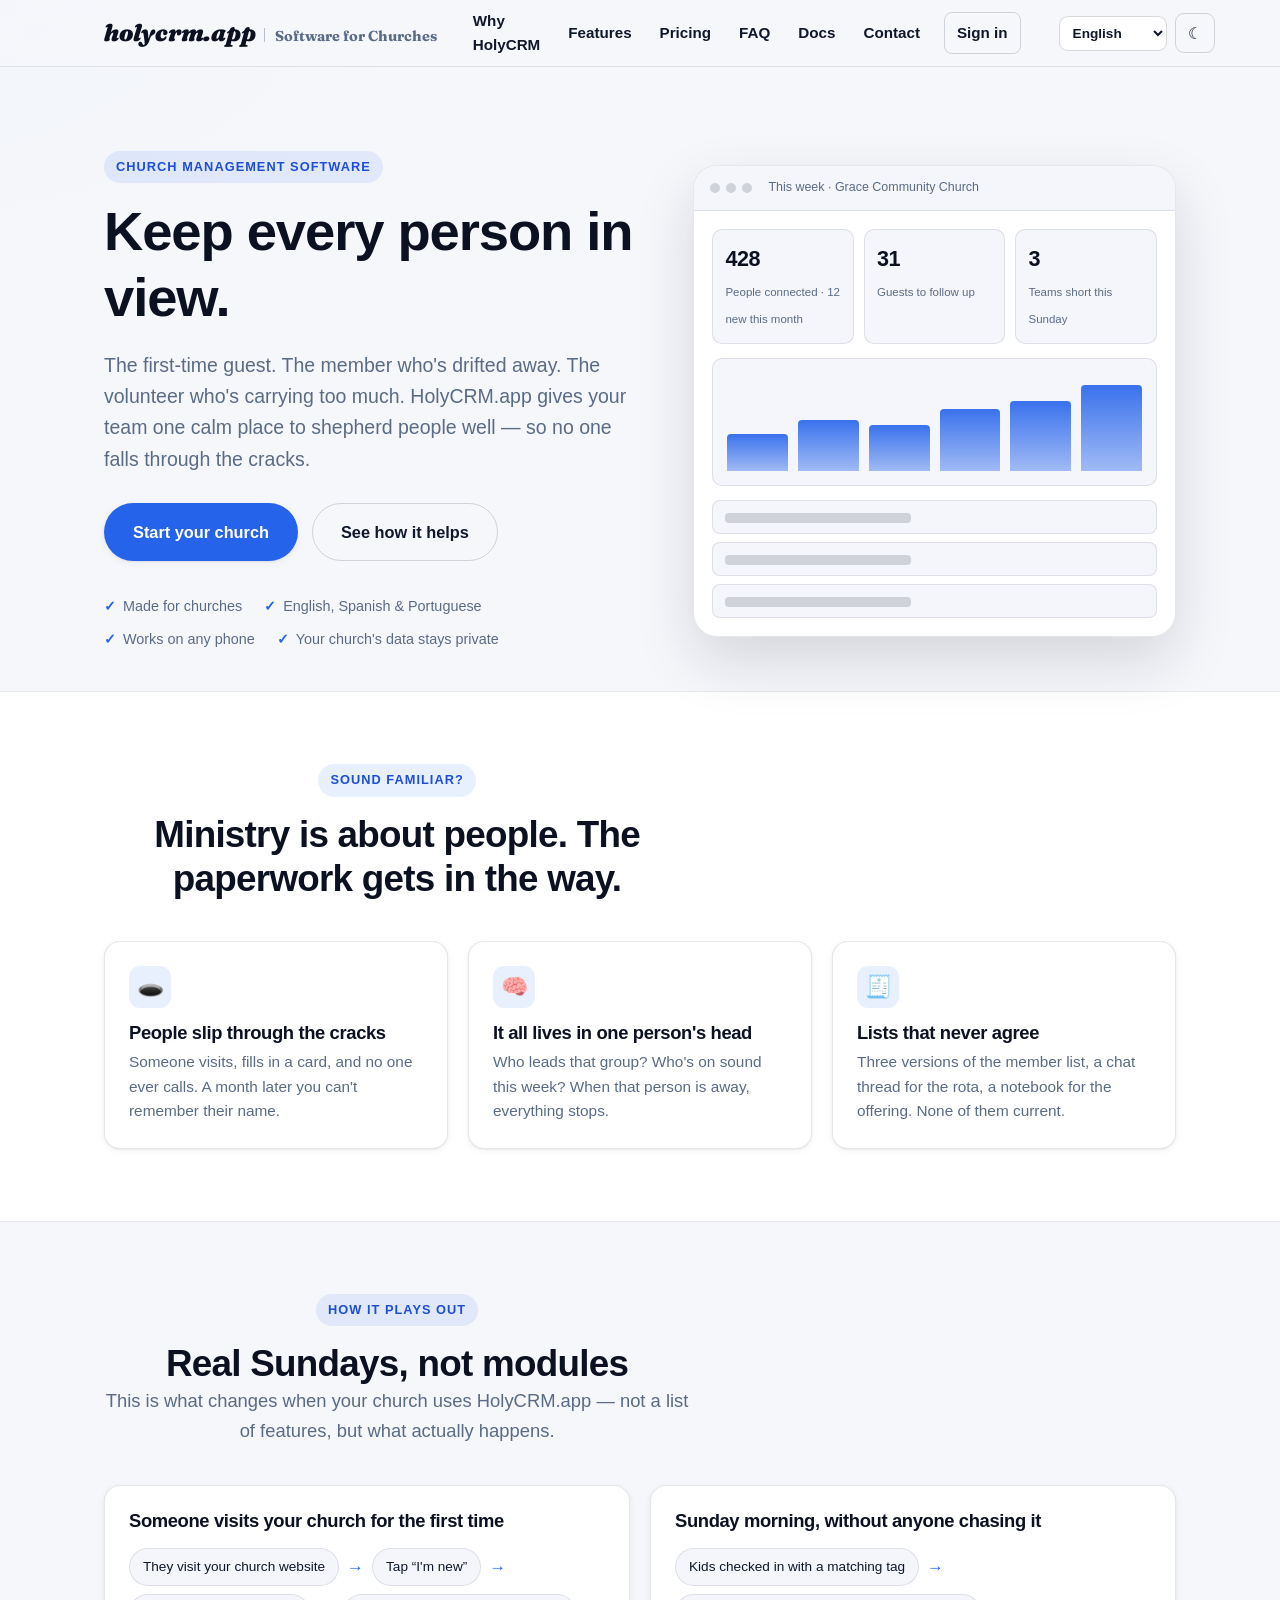
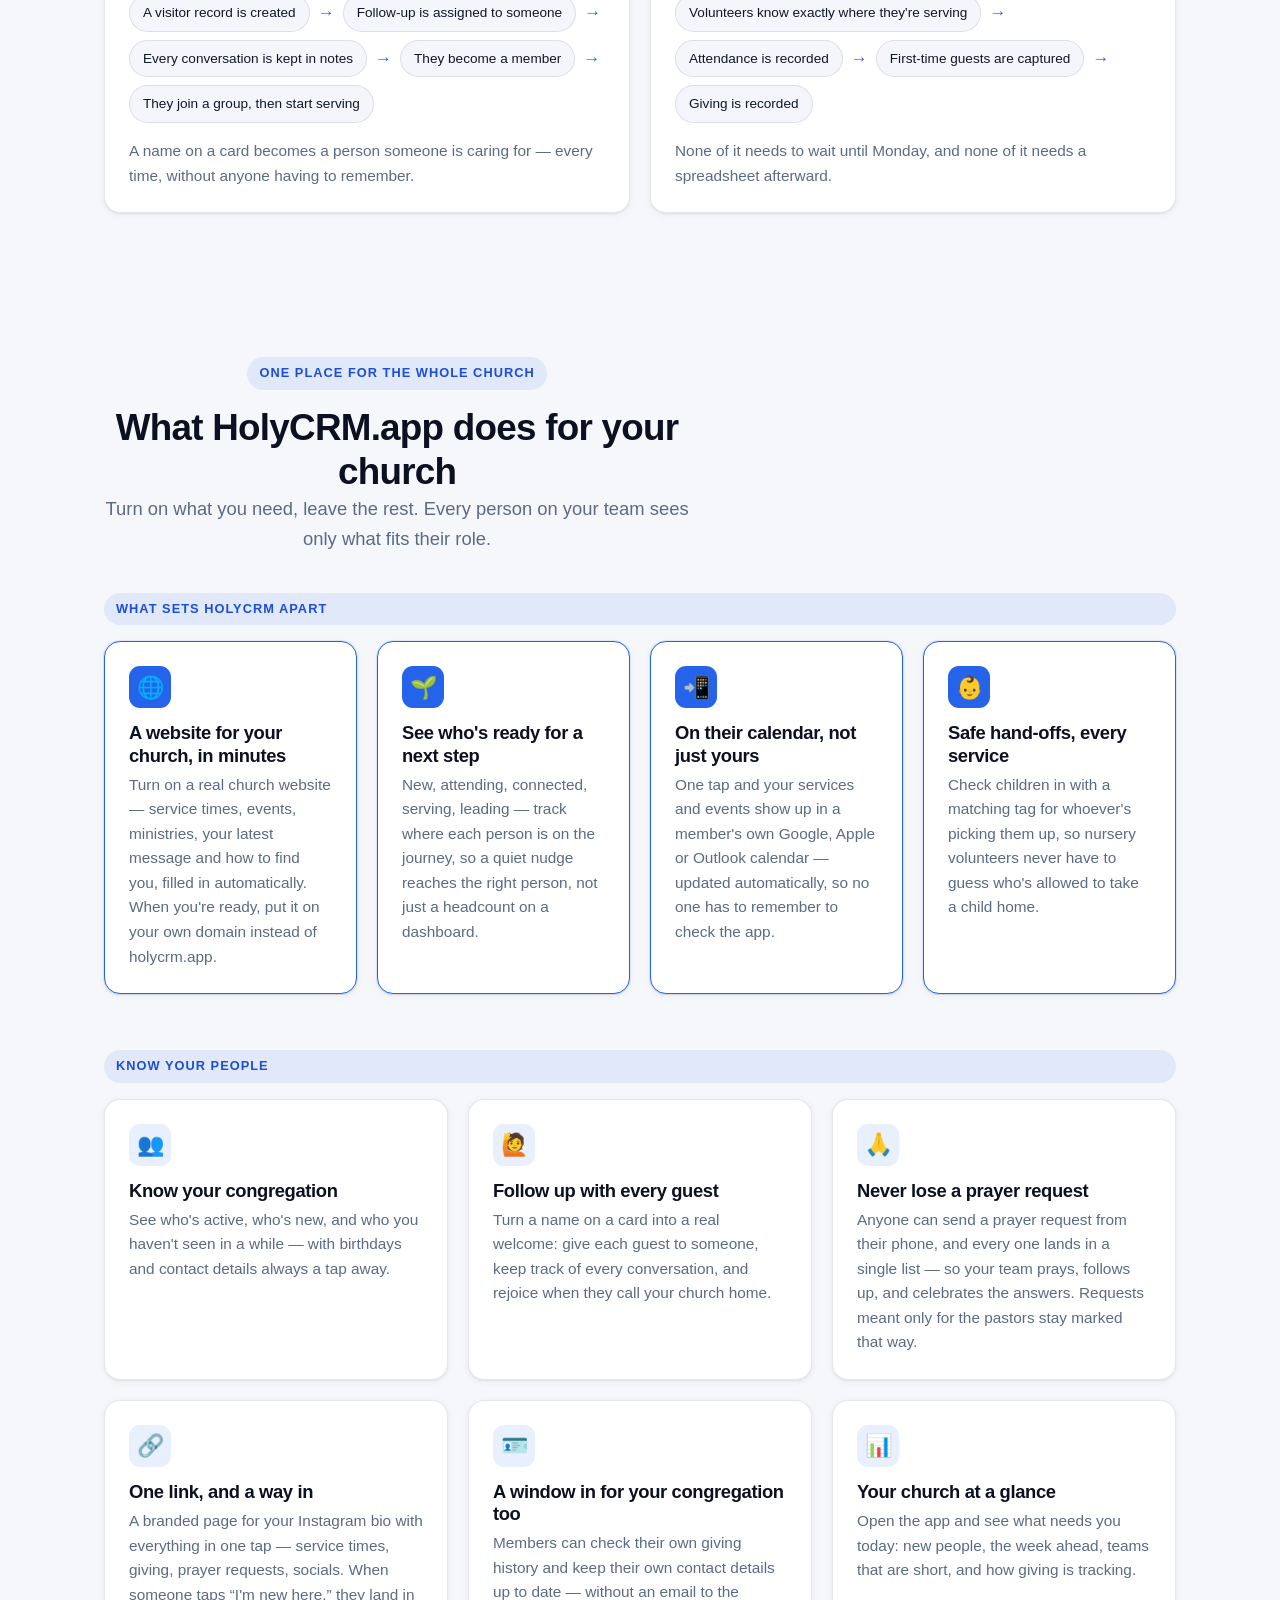
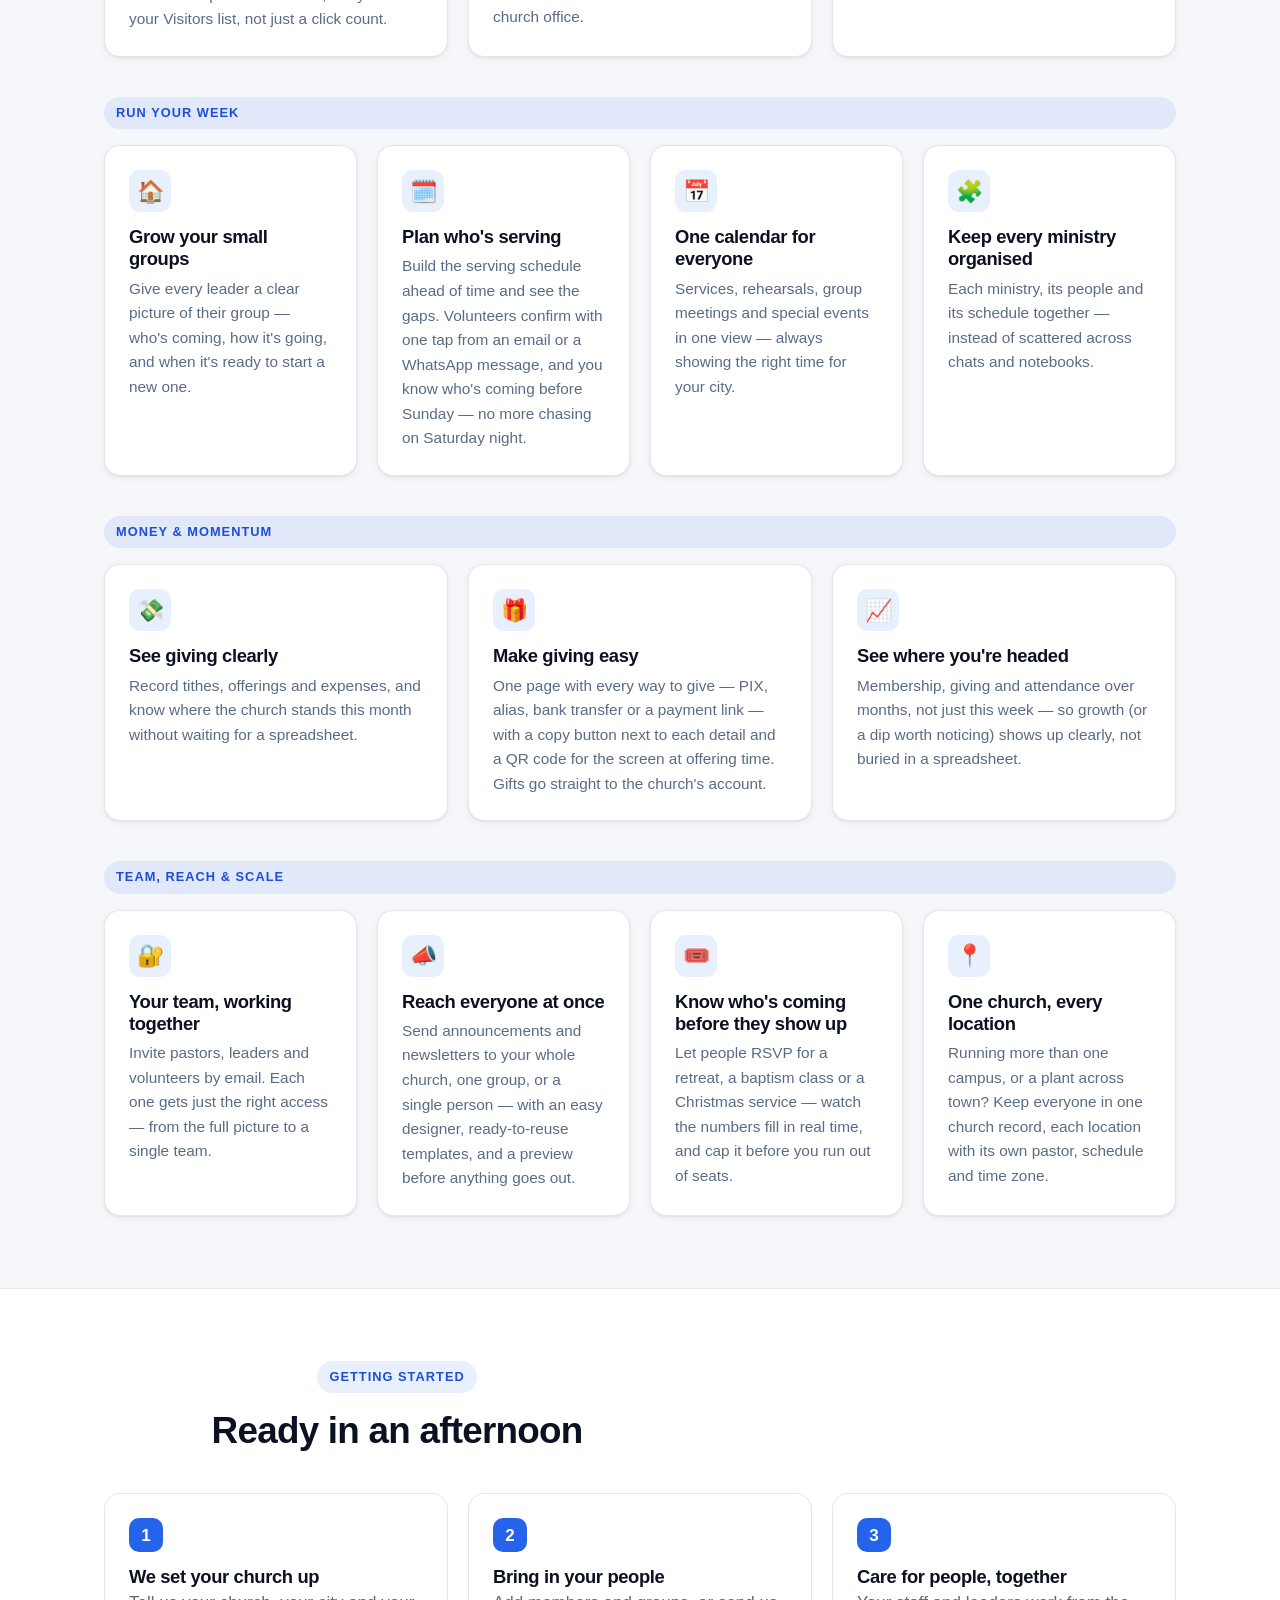
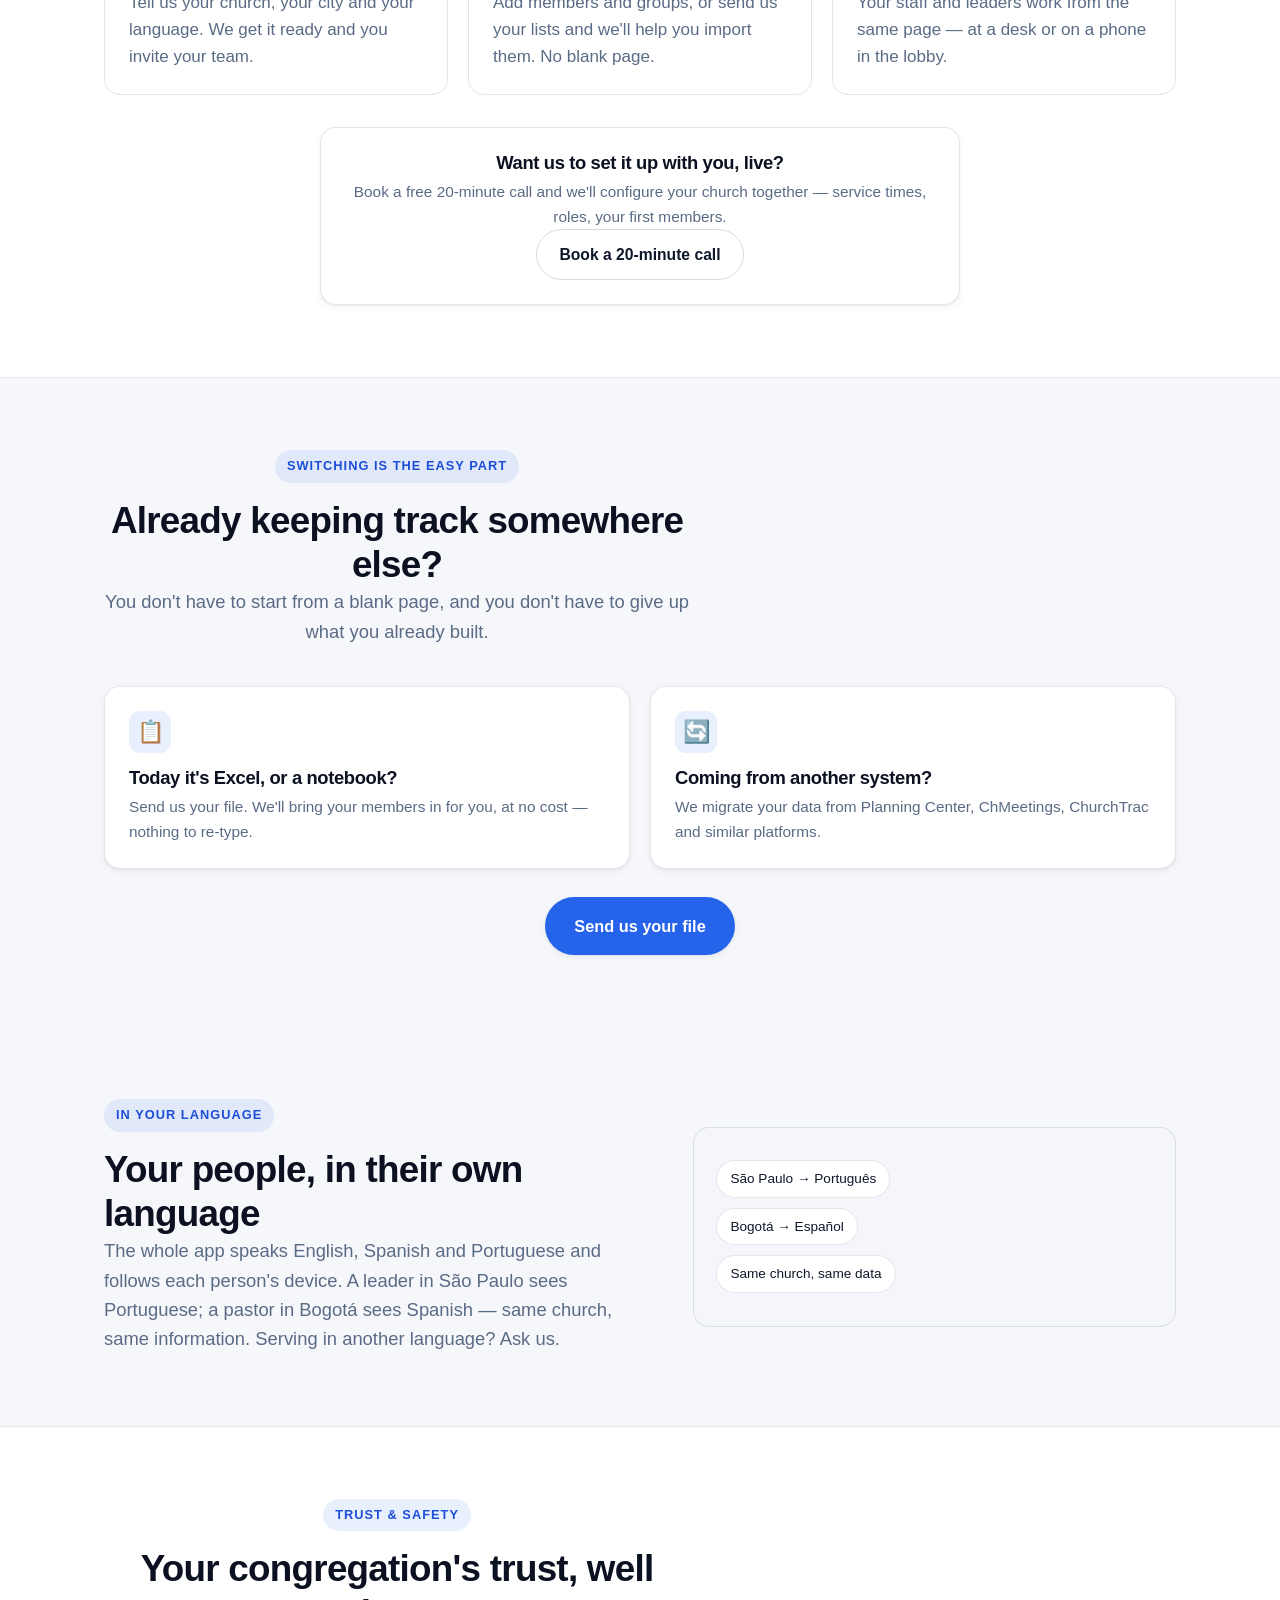
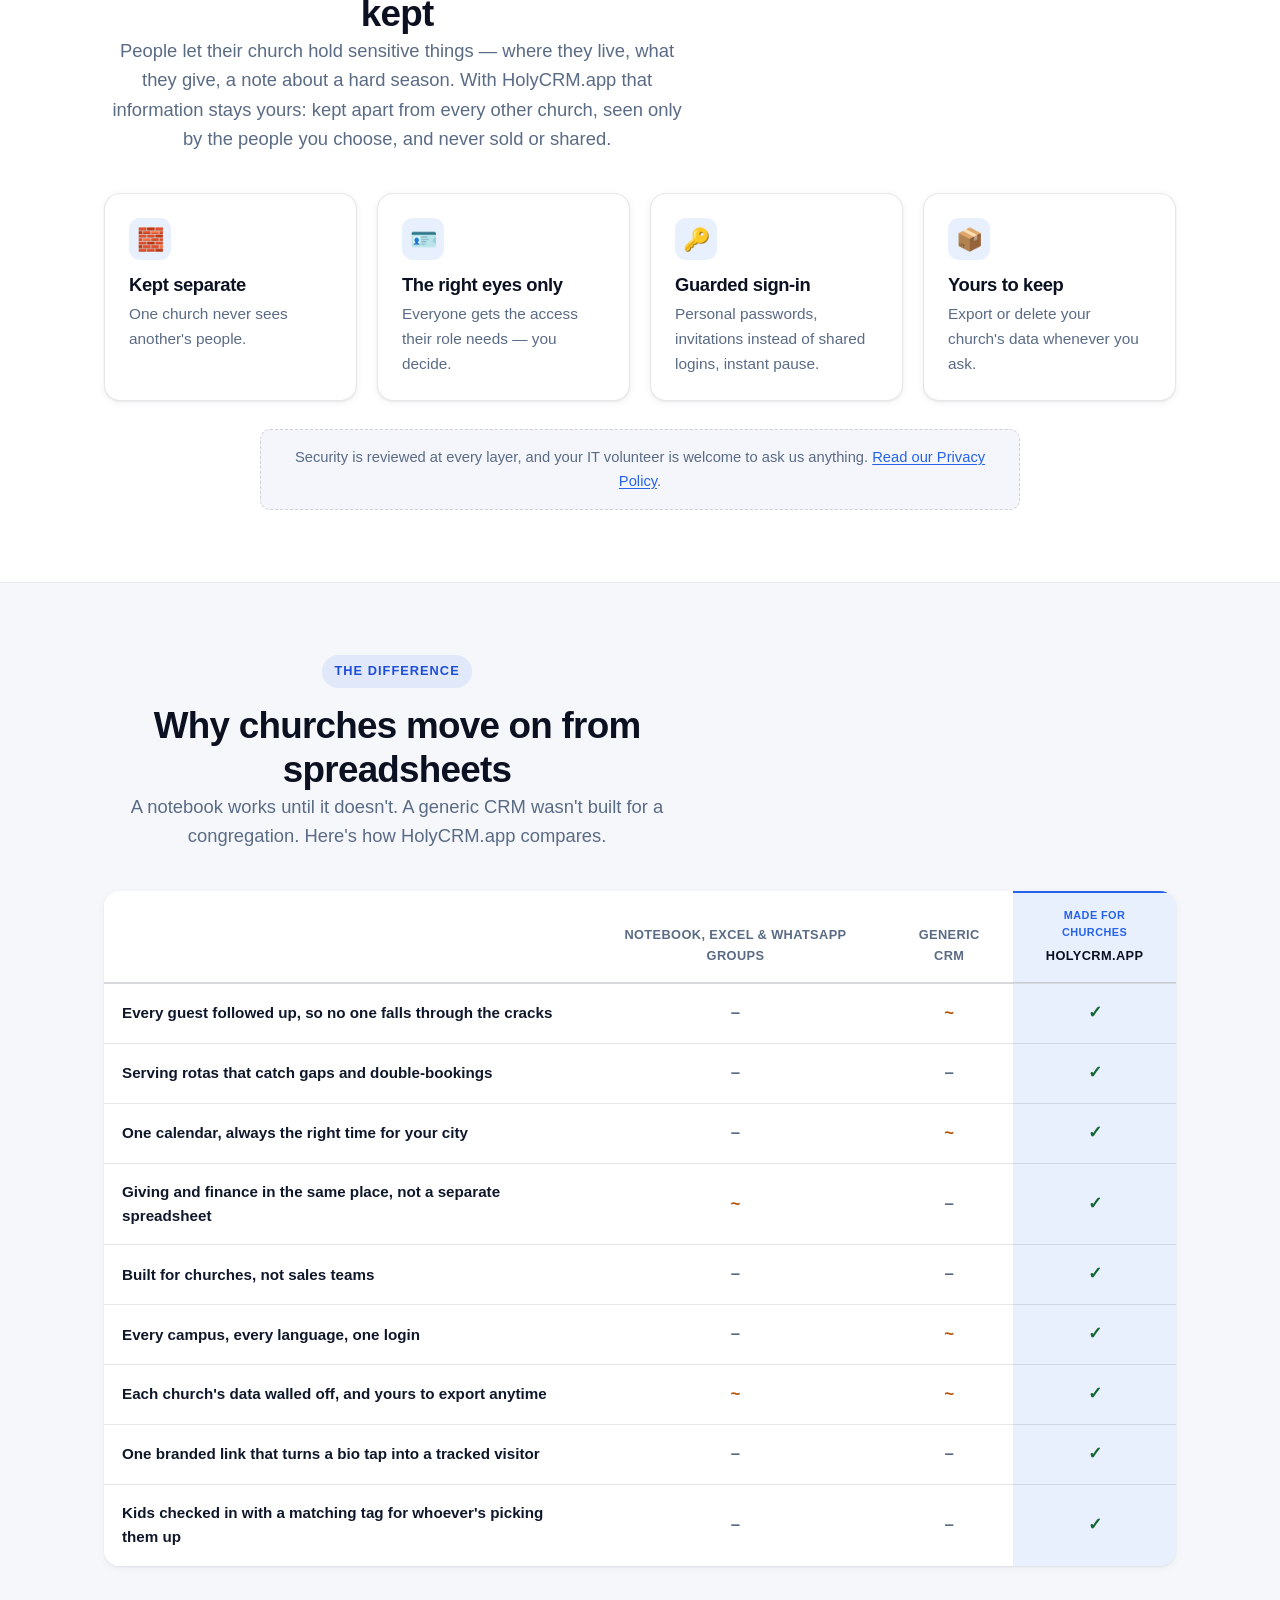
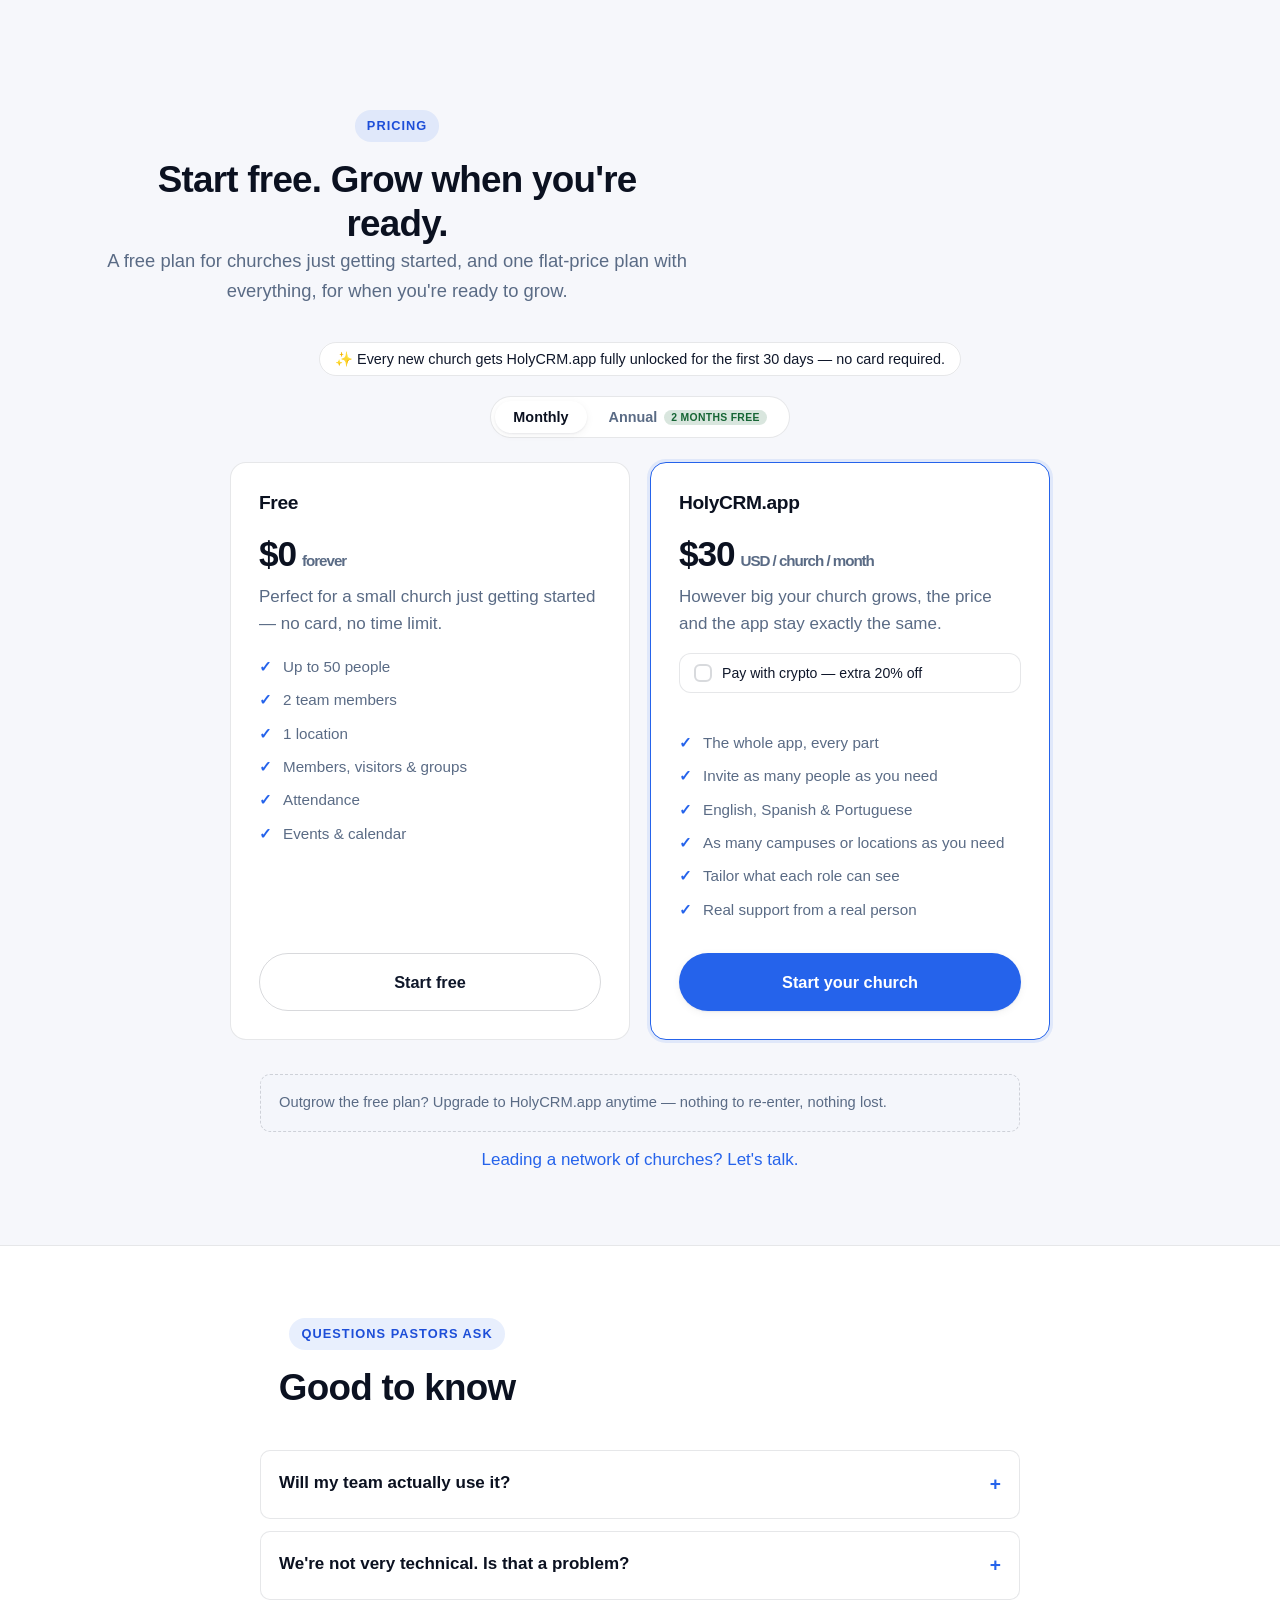
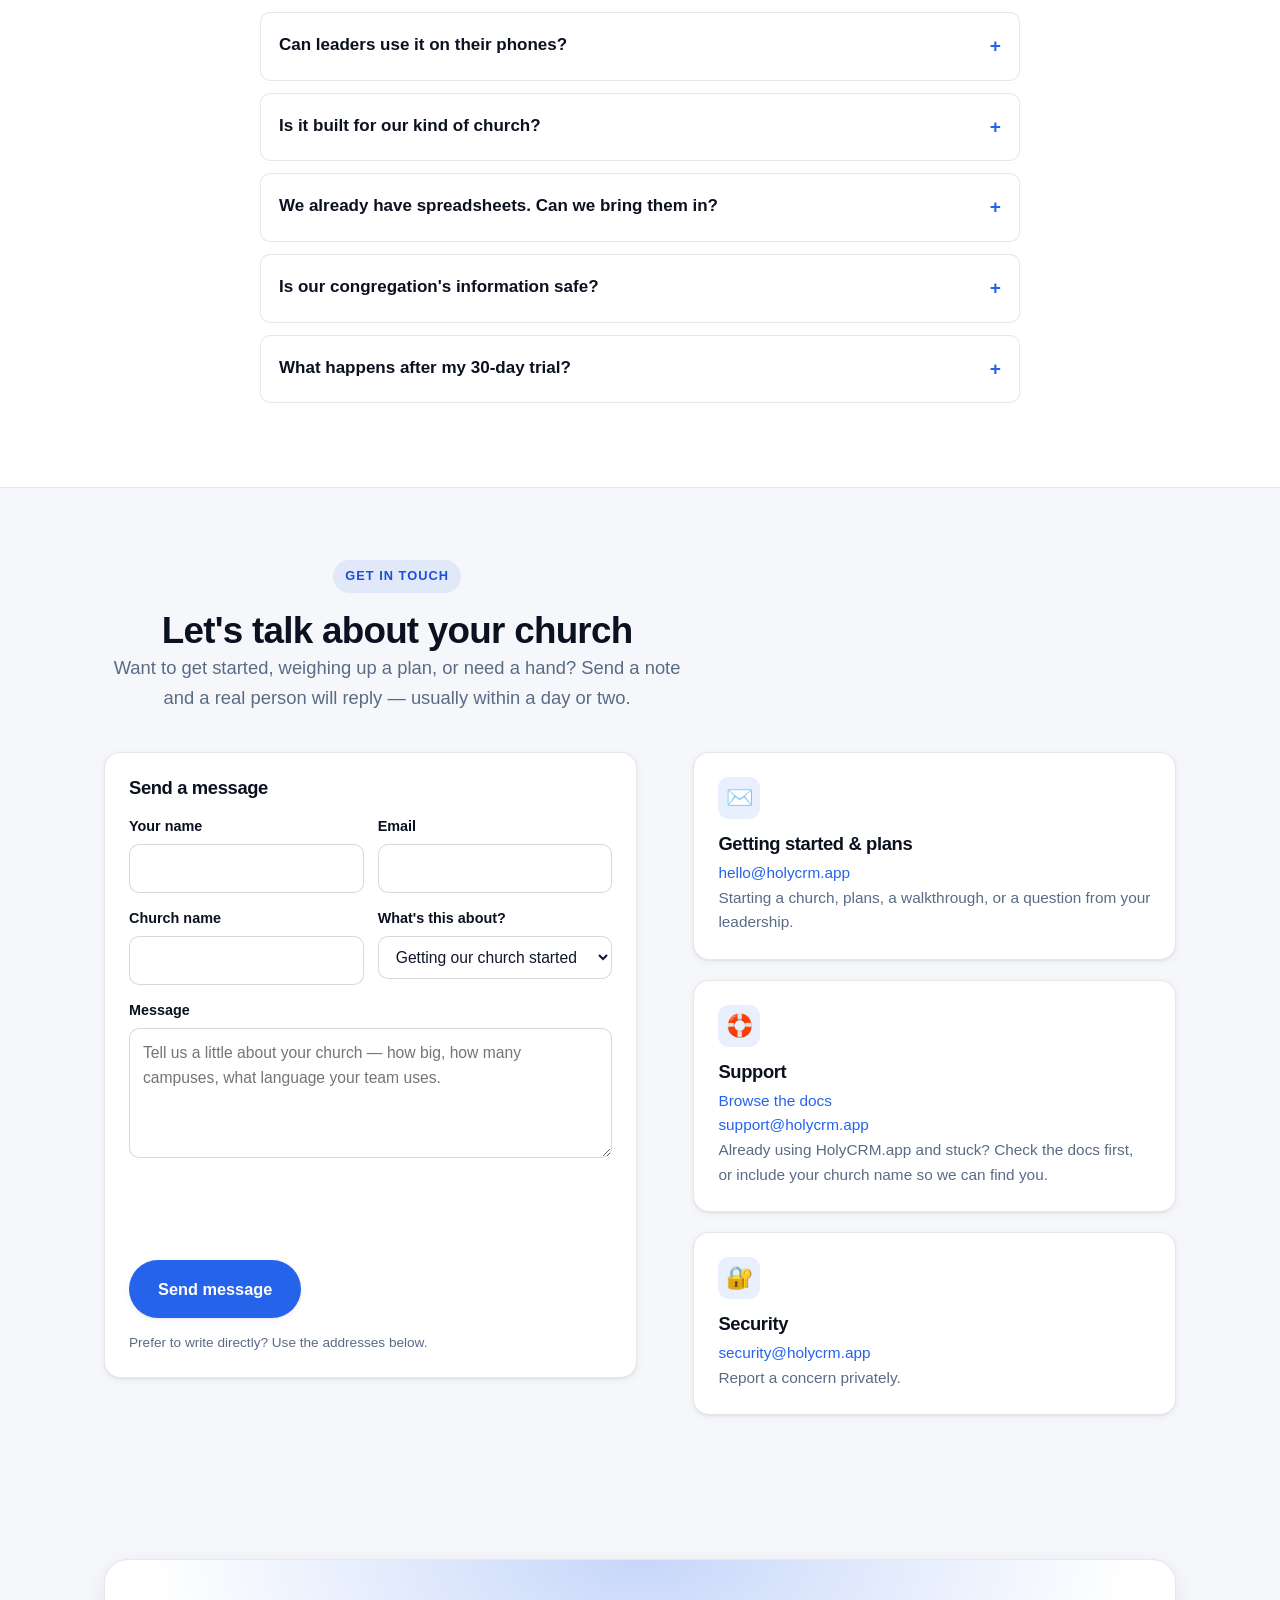
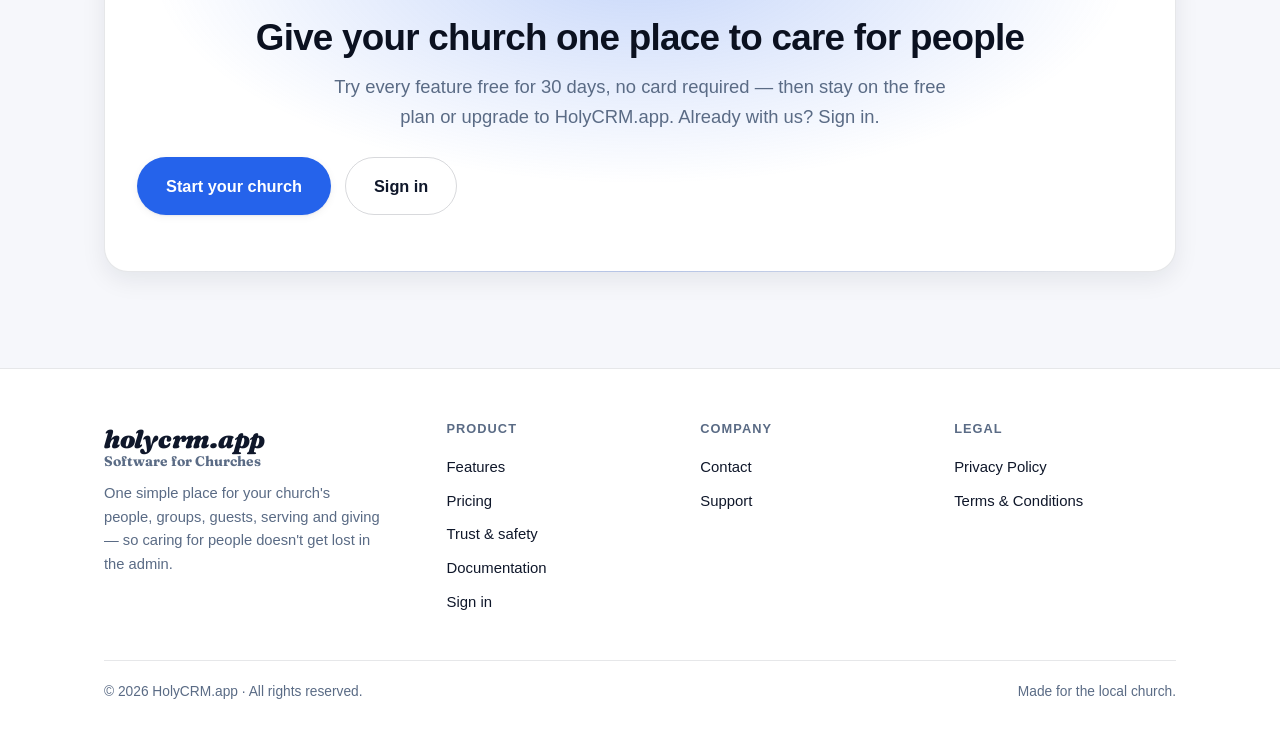
==== commit 5d7e67fa: "Updating website" ====
--- a/index.html
+++ b/index.html
@@ -7,7 +7,7 @@
   <meta name="viewport" content="width=device-width, initial-scale=1" />
   <meta name="color-scheme" content="light dark" />
   <meta name="description"
-    content="One simple place for your church's people, guests, small groups, serving and giving — so no one falls through the cracks. Made for evangelical churches, in English, Spanish and Portuguese." />
+    content="One simple place for your church's people, guests, small groups, serving and giving — so no one falls through the cracks. Made for churches, in English, Spanish and Portuguese." />
   <meta name="theme-color" content="#f6f7fb" media="(prefers-color-scheme: light)" />
   <meta name="theme-color" content="#0b1120" media="(prefers-color-scheme: dark)" />
   <link rel="canonical" href="https://www.holycrm.app/" />
@@ -27,7 +27,7 @@
   </script>
   <meta property="og:title" content="HolyCRM.app — Keep every person in view" />
   <meta property="og:description"
-    content="One simple place for your church's people, guests, small groups, serving and giving. Made for evangelical churches, in three languages." />
+    content="One simple place for your church's people, guests, small groups, serving and giving. Made for churches, in three languages." />
   <meta property="og:type" content="website" />
   <meta property="og:url" content="https://www.holycrm.app/" />
   <meta property="og:site_name" content="HolyCRM.app" />
@@ -41,7 +41,7 @@
   <meta name="twitter:card" content="summary_large_image" />
   <meta name="twitter:title" content="HolyCRM.app — Keep every person in view" />
   <meta name="twitter:description"
-    content="One simple place for your church's people, guests, small groups, serving and giving. Made for evangelical churches, in three languages." />
+    content="One simple place for your church's people, guests, small groups, serving and giving. Made for churches, in three languages." />
   <meta name="twitter:image" content="https://www.holycrm.app/assets/img/og-image.png" />
   <script type="application/ld+json">
   {
@@ -51,7 +51,7 @@
     "url": "https://www.holycrm.app/",
     "applicationCategory": "BusinessApplication",
     "operatingSystem": "Web",
-    "description": "One simple place for your church's people, guests, small groups, serving and giving — so no one falls through the cracks. Made for evangelical churches, in English, Spanish and Portuguese.",
+    "description": "One simple place for your church's people, guests, small groups, serving and giving — so no one falls through the cracks. Made for churches, in English, Spanish and Portuguese.",
     "inLanguage": ["en", "es", "pt-BR"],
     "offers": [
       {
@@ -113,7 +113,7 @@
         "name": "Is it built for our kind of church?",
         "acceptedAnswer": {
           "@type": "Answer",
-          "text": "It's made for evangelical and protestant churches — one congregation or a whole network. The words it uses ('culto', 'pastor', 'líder', 'célula', 'ofrenda') fit that world."
+          "text": "Most likely, yes. It works for a church plant of 30 and for a congregation of thousands, for one location or a network with several campuses. You turn on only what you use — cells, ministries, serving teams, giving — and leave the rest off. Every church calls its roles differently ('líder', 'guía', 'maestro'…), so you use your own words and the app follows. If you're not sure, write to us and we'll tell you honestly whether it fits."
         }
       },
       {
@@ -166,7 +166,7 @@
         <a href="#faq" data-i18n="nav.faq">FAQ</a>
         <a href="https://docs.holycrm.app" data-i18n="nav.docs">Docs</a>
         <a href="#contact" data-i18n="nav.contact">Contact</a>
-        <a class="btn btn-ghost nav-cta" href="https://app-dev.holycrm.app/login.html" data-i18n="nav.signin">Sign in</a>
+        <a class="btn btn-ghost nav-cta" href="https://app.holycrm.app/login.html" data-i18n="nav.signin">Sign in</a>
       </nav>
       <div class="nav-tools">
         <select class="lang-select" data-lang-select data-i18n-attr="aria-label:a11y.lang" aria-label="Choose language">
@@ -193,11 +193,11 @@
             people well — so no one falls through the cracks.
           </p>
           <div class="btn-row">
-            <a class="btn btn-primary btn-lg" href="https://app-dev.holycrm.app/signup.html" data-i18n="hero.cta.primary">Start your church</a>
+            <a class="btn btn-primary btn-lg" href="https://app.holycrm.app/signup.html" data-i18n="hero.cta.primary">Start your church</a>
             <a class="btn btn-ghost btn-lg" href="#features" data-i18n="hero.cta.secondary">See how it helps</a>
           </div>
           <div class="trust-row">
-            <span data-i18n="hero.trust.1">Made for evangelical churches</span>
+            <span data-i18n="hero.trust.1">Made for churches</span>
             <span data-i18n="hero.trust.2">English, Spanish &amp; Portuguese</span>
             <span data-i18n="hero.trust.3">Works on any phone</span>
             <span data-i18n="hero.trust.4">Your church's data stays private</span>
@@ -349,7 +349,7 @@
 
         <div class="feat-group">
           <span class="eyebrow feat-group-label" data-i18n="feat.group.people">Know your people</span>
-          <div class="grid grid-4">
+          <div class="grid">
             <div class="card">
               <div class="ic">👥</div>
               <h3 data-i18n="feat.members.h">Know your congregation</h3>
@@ -364,19 +364,33 @@
                 they call your church home.</p>
             </div>
             <div class="card">
+              <div class="ic">🙏</div>
+              <h3 data-i18n="feat.prayer.h">Never lose a prayer request</h3>
+              <p data-i18n="feat.prayer.p">Anyone can send a prayer request from their phone,
+                and every one lands in a single list — so your team prays, follows up, and
+                celebrates the answers. Requests meant only for the pastors stay marked that
+                way.</p>
+            </div>
+            <div class="card">
               <div class="ic">🔗</div>
               <h3 data-i18n="feat.bio.h">One link, and a way in</h3>
               <p data-i18n="feat.bio.p">A branded page for your Instagram bio with
-                everything in one tap — service times, giving, socials. When someone taps
+                everything in one tap — service times, giving, prayer requests, socials. When someone taps
                 &ldquo;I'm new here,&rdquo; they land in your Visitors list, not just a
                 click count.</p>
             </div>
             <div class="card">
-              <div class="ic">🙏</div>
+              <div class="ic">🪪</div>
               <h3 data-i18n="feat.portal.h">A window in for your congregation too</h3>
               <p data-i18n="feat.portal.p">Members can check their own giving history and
                 keep their own contact details up to date — without an email to the church
                 office.</p>
+            </div>
+            <div class="card">
+              <div class="ic">📊</div>
+              <h3 data-i18n="feat.overview.h">Your church at a glance</h3>
+              <p data-i18n="feat.overview.p">Open the app and see what needs you today: new
+                people, the week ahead, teams that are short, and how giving is tracking.</p>
             </div>
           </div>
         </div>
@@ -394,9 +408,9 @@
             <div class="card">
               <div class="ic">🗓️</div>
               <h3 data-i18n="feat.serving.h">Plan who's serving</h3>
-              <p data-i18n="feat.serving.p">Build the serving schedule ahead of time, and
-                let the app show you the gaps — and when you've asked the same person to be
-                in two places at once.</p>
+              <p data-i18n="feat.serving.p">Build the serving schedule ahead of time and see
+                the gaps. Volunteers confirm with one tap from an email or a WhatsApp message,
+                and you know who's coming before Sunday — no more chasing on Saturday night.</p>
             </div>
             <div class="card">
               <div class="ic">📅</div>
@@ -423,10 +437,12 @@
                 where the church stands this month without waiting for a spreadsheet.</p>
             </div>
             <div class="card">
-              <div class="ic">📊</div>
-              <h3 data-i18n="feat.overview.h">Your church at a glance</h3>
-              <p data-i18n="feat.overview.p">Open the app and see what needs you today: new
-                people, the week ahead, teams that are short, and how giving is tracking.</p>
+              <div class="ic">🎁</div>
+              <h3 data-i18n="feat.give.h">Make giving easy</h3>
+              <p data-i18n="feat.give.p">One page with every way to give — PIX, alias, bank
+                transfer or a payment link — with a copy button next to each detail and a QR
+                code for the screen at offering time. Gifts go straight to the church's
+                account.</p>
             </div>
             <div class="card">
               <div class="ic">📈</div>
@@ -654,7 +670,7 @@
                   <td class="compare-us"><span class="cmp cmp-yes" aria-hidden="true">✓</span><span class="sr-only" data-i18n="compare.yes">Yes</span></td>
                 </tr>
                 <tr>
-                  <th scope="row" data-i18n="compare.r5">Built for evangelical churches, not sales teams</th>
+                  <th scope="row" data-i18n="compare.r5">Built for churches, not sales teams</th>
                   <td><span class="cmp cmp-no" aria-hidden="true">–</span><span class="sr-only" data-i18n="compare.no">No</span></td>
                   <td><span class="cmp cmp-no" aria-hidden="true">–</span><span class="sr-only" data-i18n="compare.no">No</span></td>
                   <td class="compare-us"><span class="cmp cmp-yes" aria-hidden="true">✓</span><span class="sr-only" data-i18n="compare.yes">Yes</span></td>
@@ -724,7 +740,7 @@
                   <td class="compare-us"><span class="cmp cmp-yes" aria-hidden="true">✓</span><span class="sr-only" data-i18n="compare.yes">Yes</span></td>
                 </tr>
                 <tr>
-                  <th scope="row" data-i18n="compare.r5">Built for evangelical churches, not sales teams</th>
+                  <th scope="row" data-i18n="compare.r5">Built for churches, not sales teams</th>
                   <td><span class="cmp cmp-no" aria-hidden="true">–</span><span class="sr-only" data-i18n="compare.no">No</span></td>
                   <td class="compare-us"><span class="cmp cmp-yes" aria-hidden="true">✓</span><span class="sr-only" data-i18n="compare.yes">Yes</span></td>
                 </tr>
@@ -785,7 +801,7 @@
                   <td class="compare-us"><span class="cmp cmp-yes" aria-hidden="true">✓</span><span class="sr-only" data-i18n="compare.yes">Yes</span></td>
                 </tr>
                 <tr>
-                  <th scope="row" data-i18n="compare.r5">Built for evangelical churches, not sales teams</th>
+                  <th scope="row" data-i18n="compare.r5">Built for churches, not sales teams</th>
                   <td><span class="cmp cmp-no" aria-hidden="true">–</span><span class="sr-only" data-i18n="compare.no">No</span></td>
                   <td class="compare-us"><span class="cmp cmp-yes" aria-hidden="true">✓</span><span class="sr-only" data-i18n="compare.yes">Yes</span></td>
                 </tr>
@@ -859,7 +875,7 @@
                 <li data-i18n="price.free.l5">Attendance</li>
                 <li data-i18n="price.free.l6">Events &amp; calendar</li>
               </ul>
-              <a class="btn btn-ghost btn-lg" href="https://app-dev.holycrm.app/signup.html" data-i18n="price.free.cta">Start free</a>
+              <a class="btn btn-ghost btn-lg" href="https://app.holycrm.app/signup.html" data-i18n="price.free.cta">Start free</a>
             </div>
 
             <div class="price featured">
@@ -888,7 +904,7 @@
                 <li data-i18n="price.plan.l5">Tailor what each role can see</li>
                 <li data-i18n="price.plan.l6">Real support from a real person</li>
               </ul>
-              <a class="btn btn-primary btn-lg" href="https://app-dev.holycrm.app/signup.html" data-i18n="price.cta">Start your church</a>
+              <a class="btn btn-primary btn-lg" href="https://app.holycrm.app/signup.html" data-i18n="price.cta">Start your church</a>
             </div>
           </div>
         </div>
@@ -932,9 +948,12 @@
           </details>
           <details>
             <summary data-i18n="faq.q4">Is it built for our kind of church?</summary>
-            <p data-i18n="faq.a4">It's made for evangelical and protestant churches — one
-              congregation or a whole network. The words it uses ('culto', 'pastor',
-              'líder', 'célula', 'ofrenda') fit that world.</p>
+            <p data-i18n="faq.a4">Most likely, yes. It works for a church plant of 30 and
+              for a congregation of thousands, for one location or a network with several
+              campuses. You turn on only what you use — cells, ministries, serving teams,
+              giving — and leave the rest off. Every church calls its roles differently
+              ('líder', 'guía', 'maestro'…), so you use your own words and the app follows.
+              If you're not sure, write to us and we'll tell you honestly whether it fits.</p>
           </details>
           <details>
             <summary data-i18n="faq.q5">We already have spreadsheets. Can we bring them in?</summary>
@@ -1053,8 +1072,8 @@
           <p class="lead" data-i18n="cta.p">Start free, no card required — upgrade to
             HolyCRM.app when your church is ready to grow. Already with us? Sign in.</p>
           <div class="btn-row center">
-            <a class="btn btn-primary btn-lg" href="https://app-dev.holycrm.app/signup.html" data-i18n="cta.primary">Start your church</a>
-            <a class="btn btn-ghost btn-lg" href="https://app-dev.holycrm.app/login.html" data-i18n="cta.signin">Sign in</a>
+            <a class="btn btn-primary btn-lg" href="https://app.holycrm.app/signup.html" data-i18n="cta.primary">Start your church</a>
+            <a class="btn btn-ghost btn-lg" href="https://app.holycrm.app/login.html" data-i18n="cta.signin">Sign in</a>
           </div>
         </div>
       </div>
@@ -1079,7 +1098,7 @@
           <a href="#pricing" data-i18n="nav.pricing">Pricing</a>
           <a href="#trust" data-i18n="trust.eyebrow">Trust &amp; safety</a>
           <a href="https://docs.holycrm.app" data-i18n="foot.docs">Documentation</a>
-          <a href="https://app-dev.holycrm.app/login.html" data-i18n="nav.signin">Sign in</a>
+          <a href="https://app.holycrm.app/login.html" data-i18n="nav.signin">Sign in</a>
         </div>
         <div>
           <h2 data-i18n="foot.company">Company</h2>
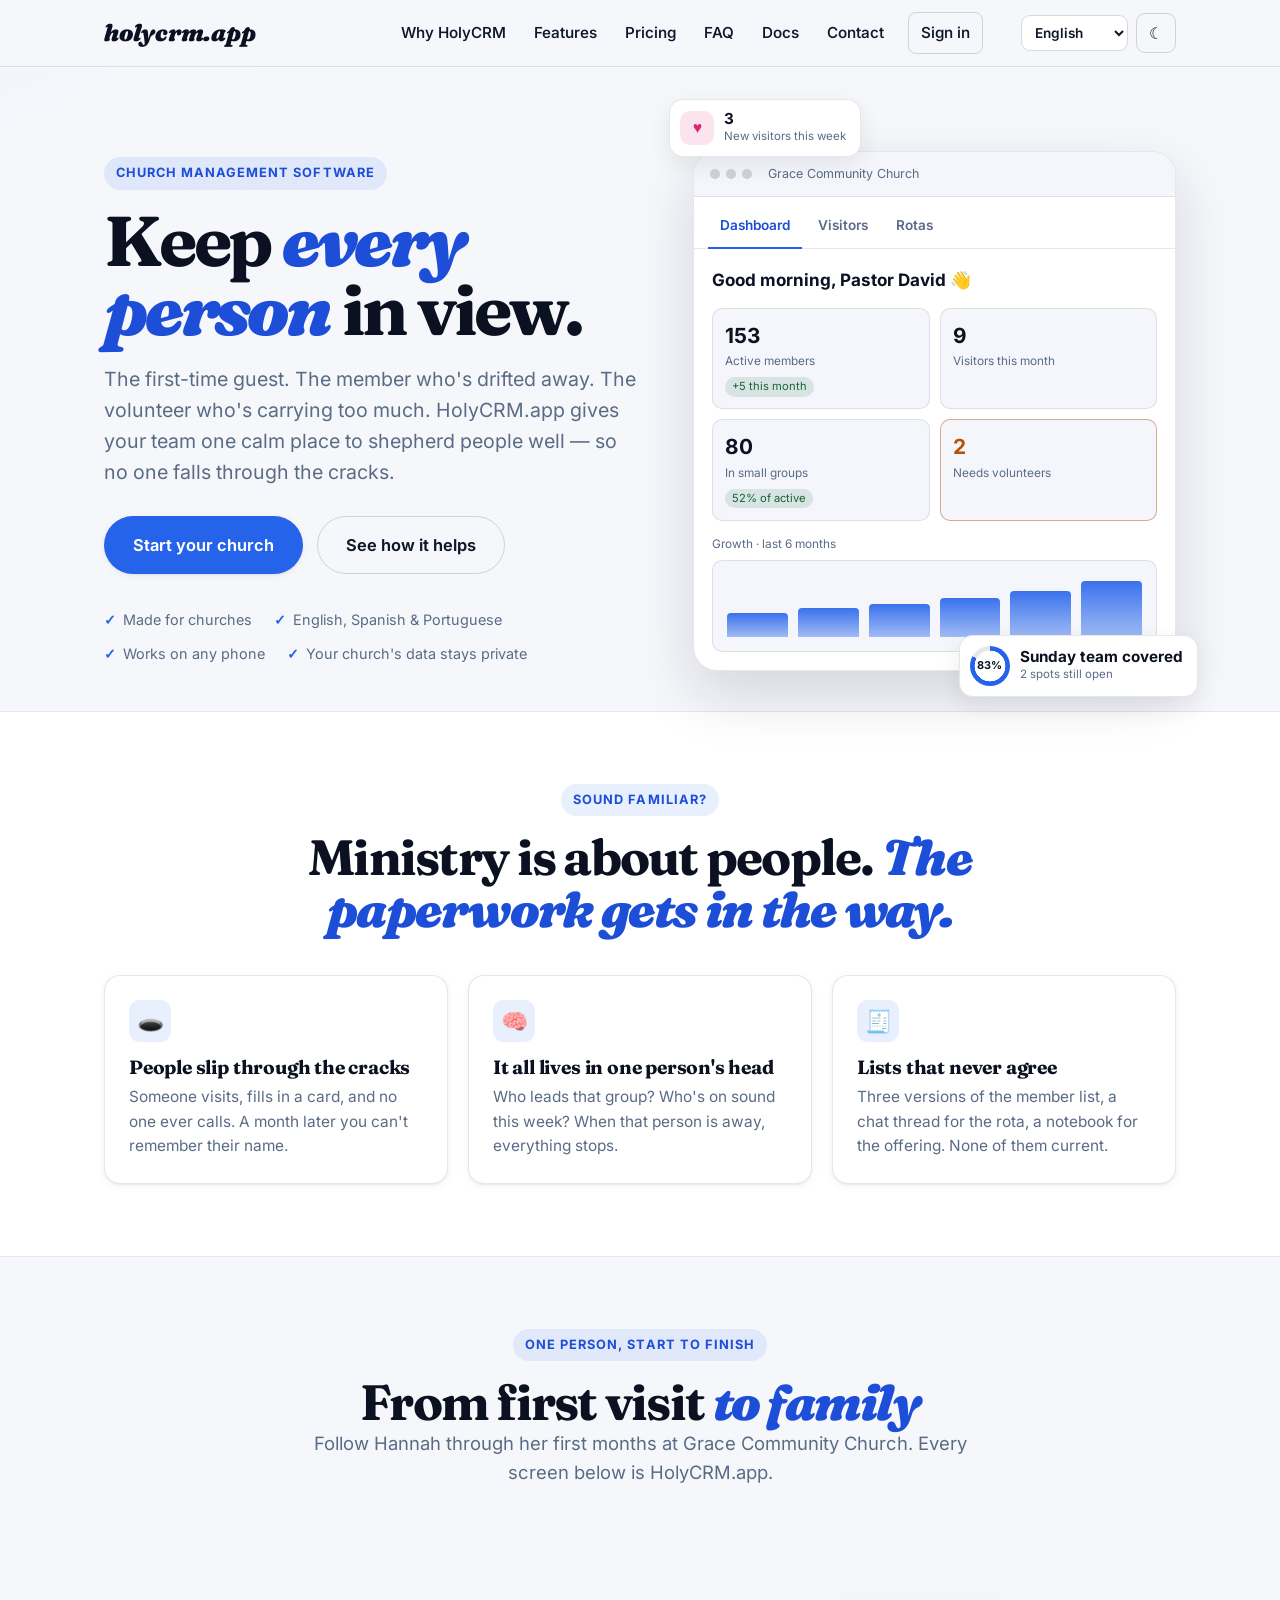
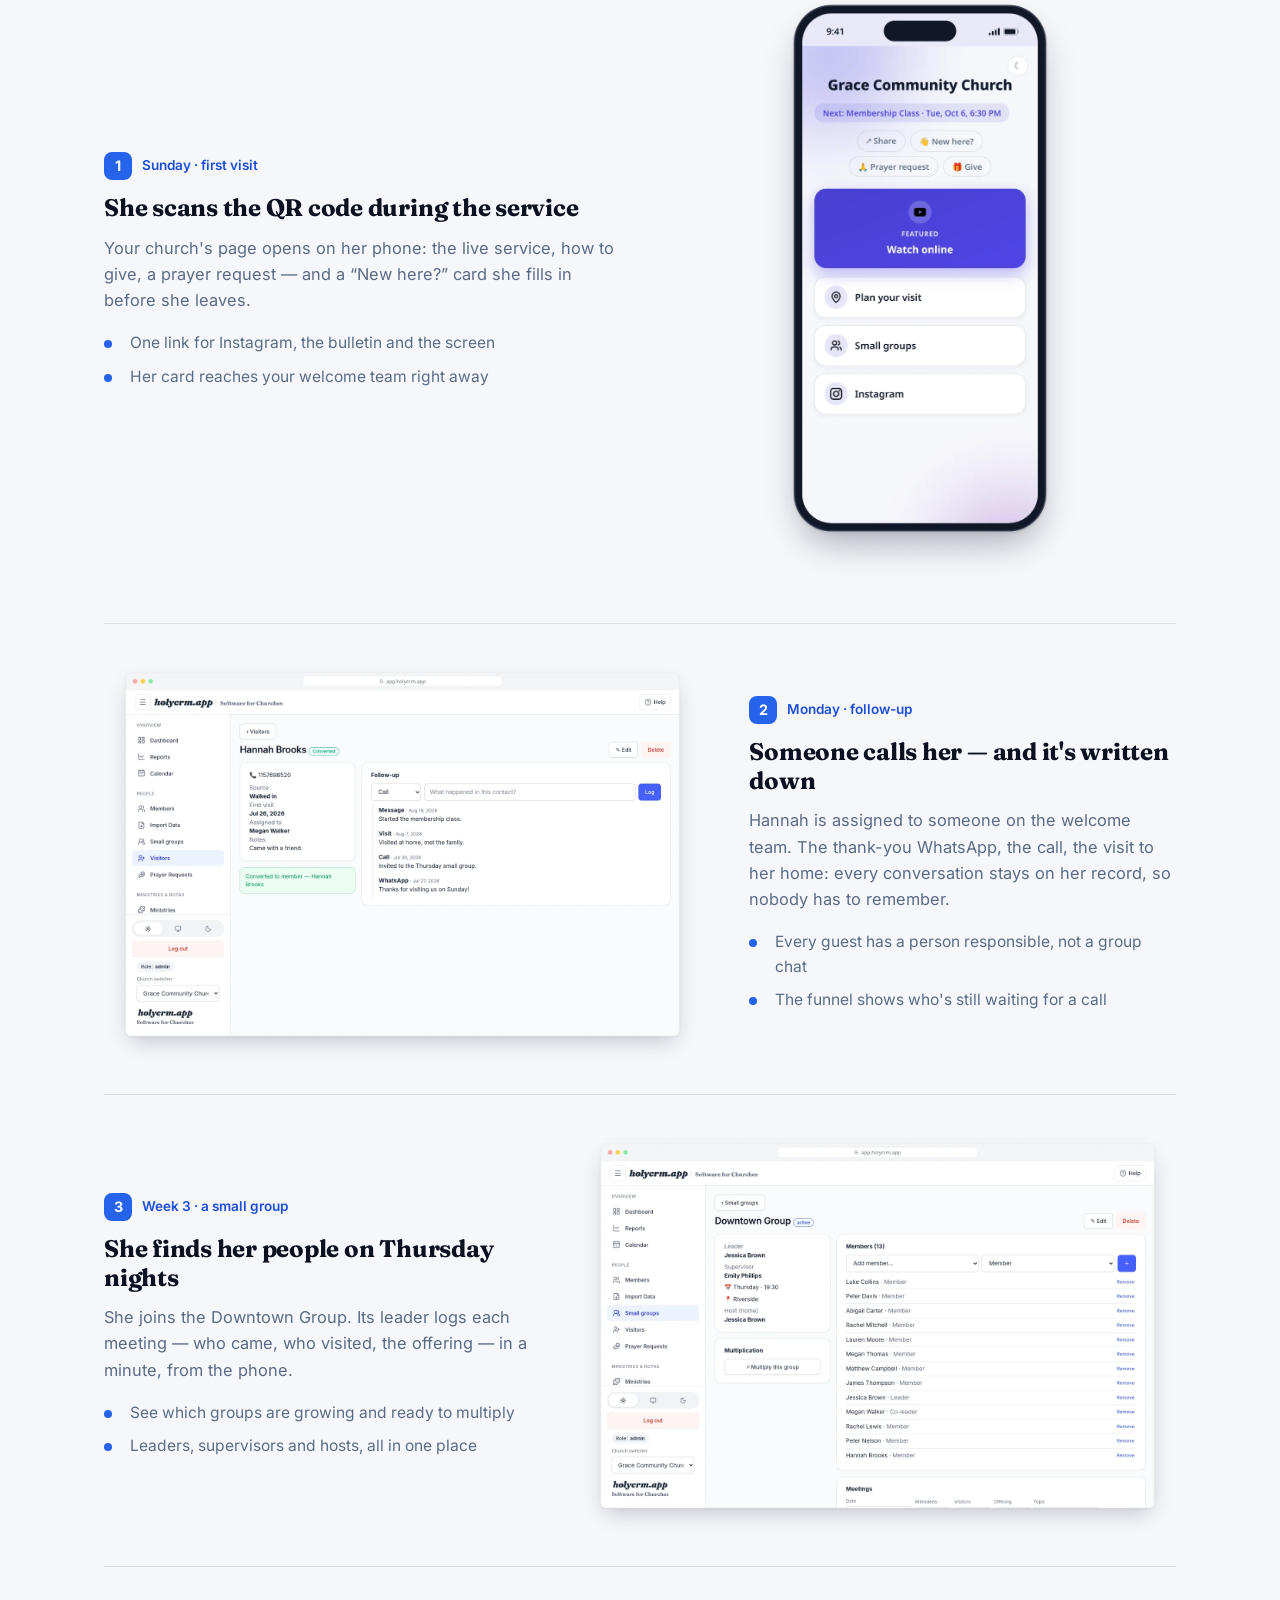
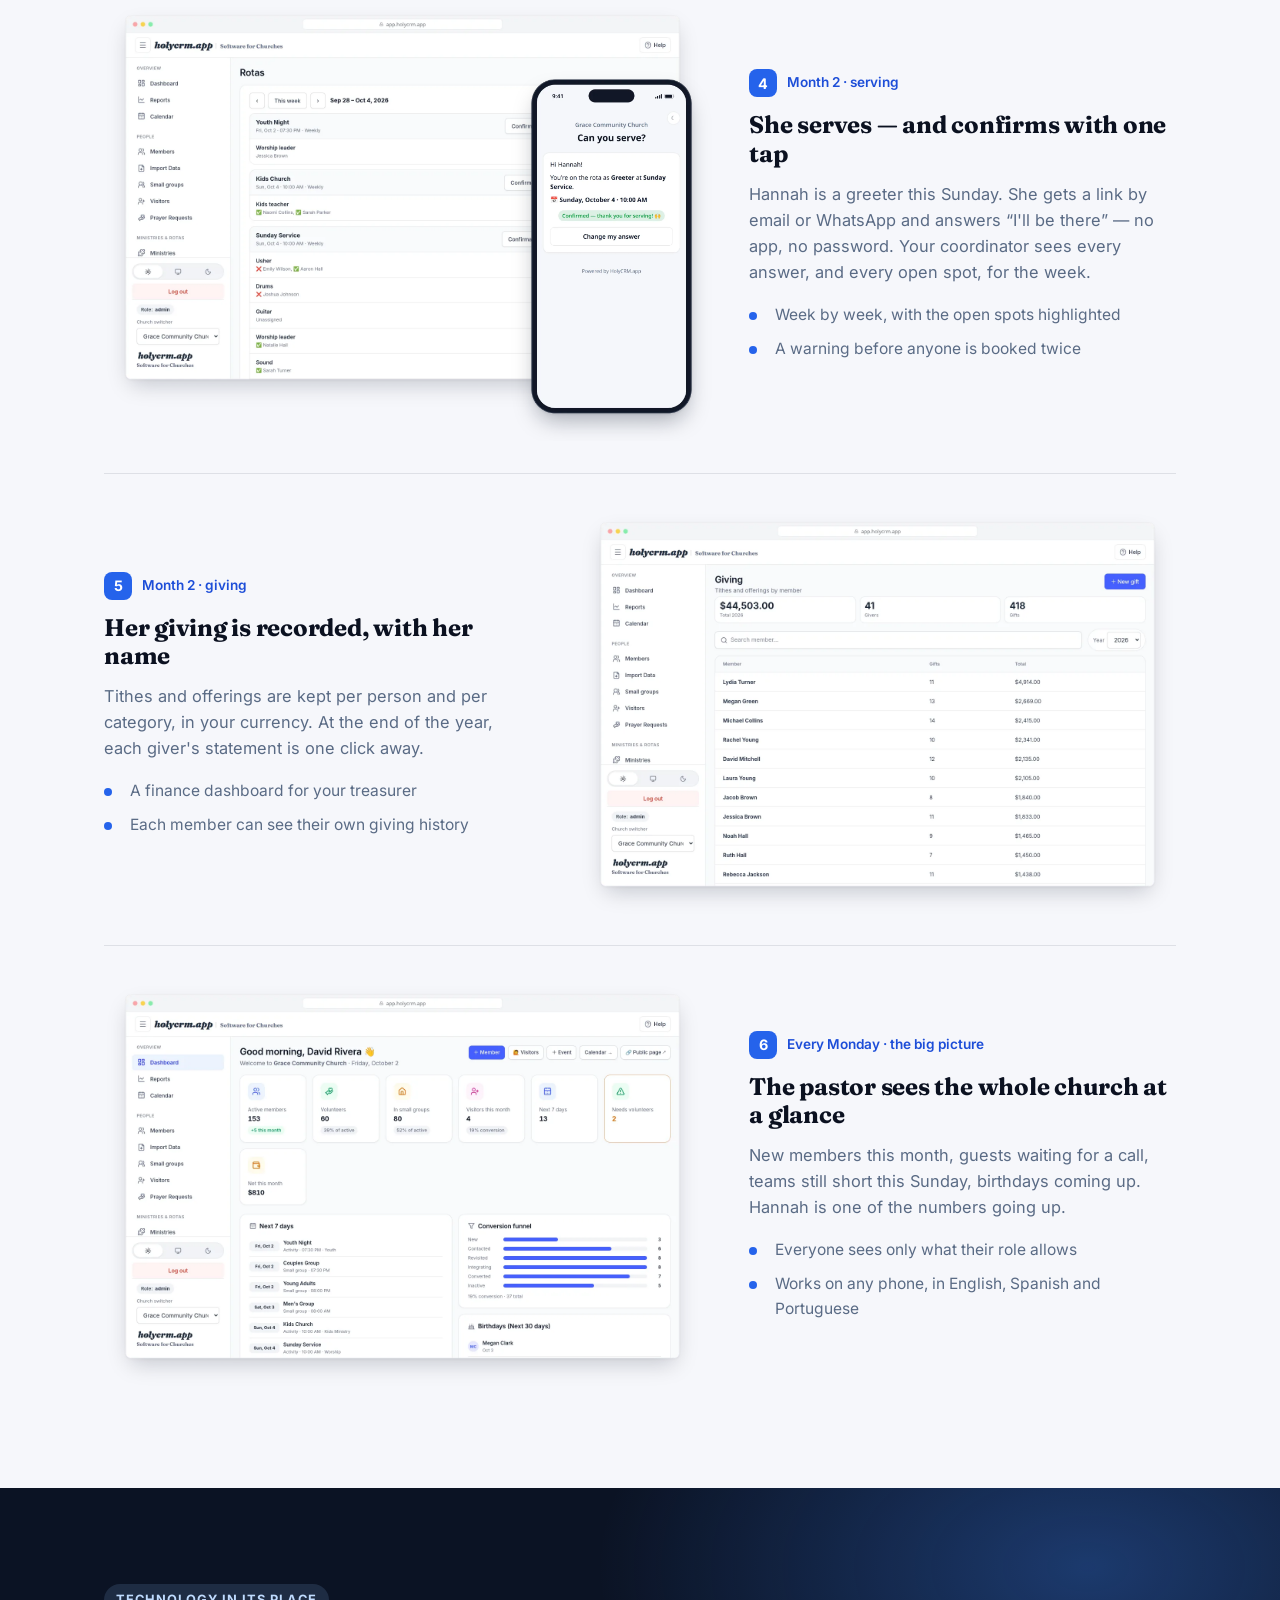
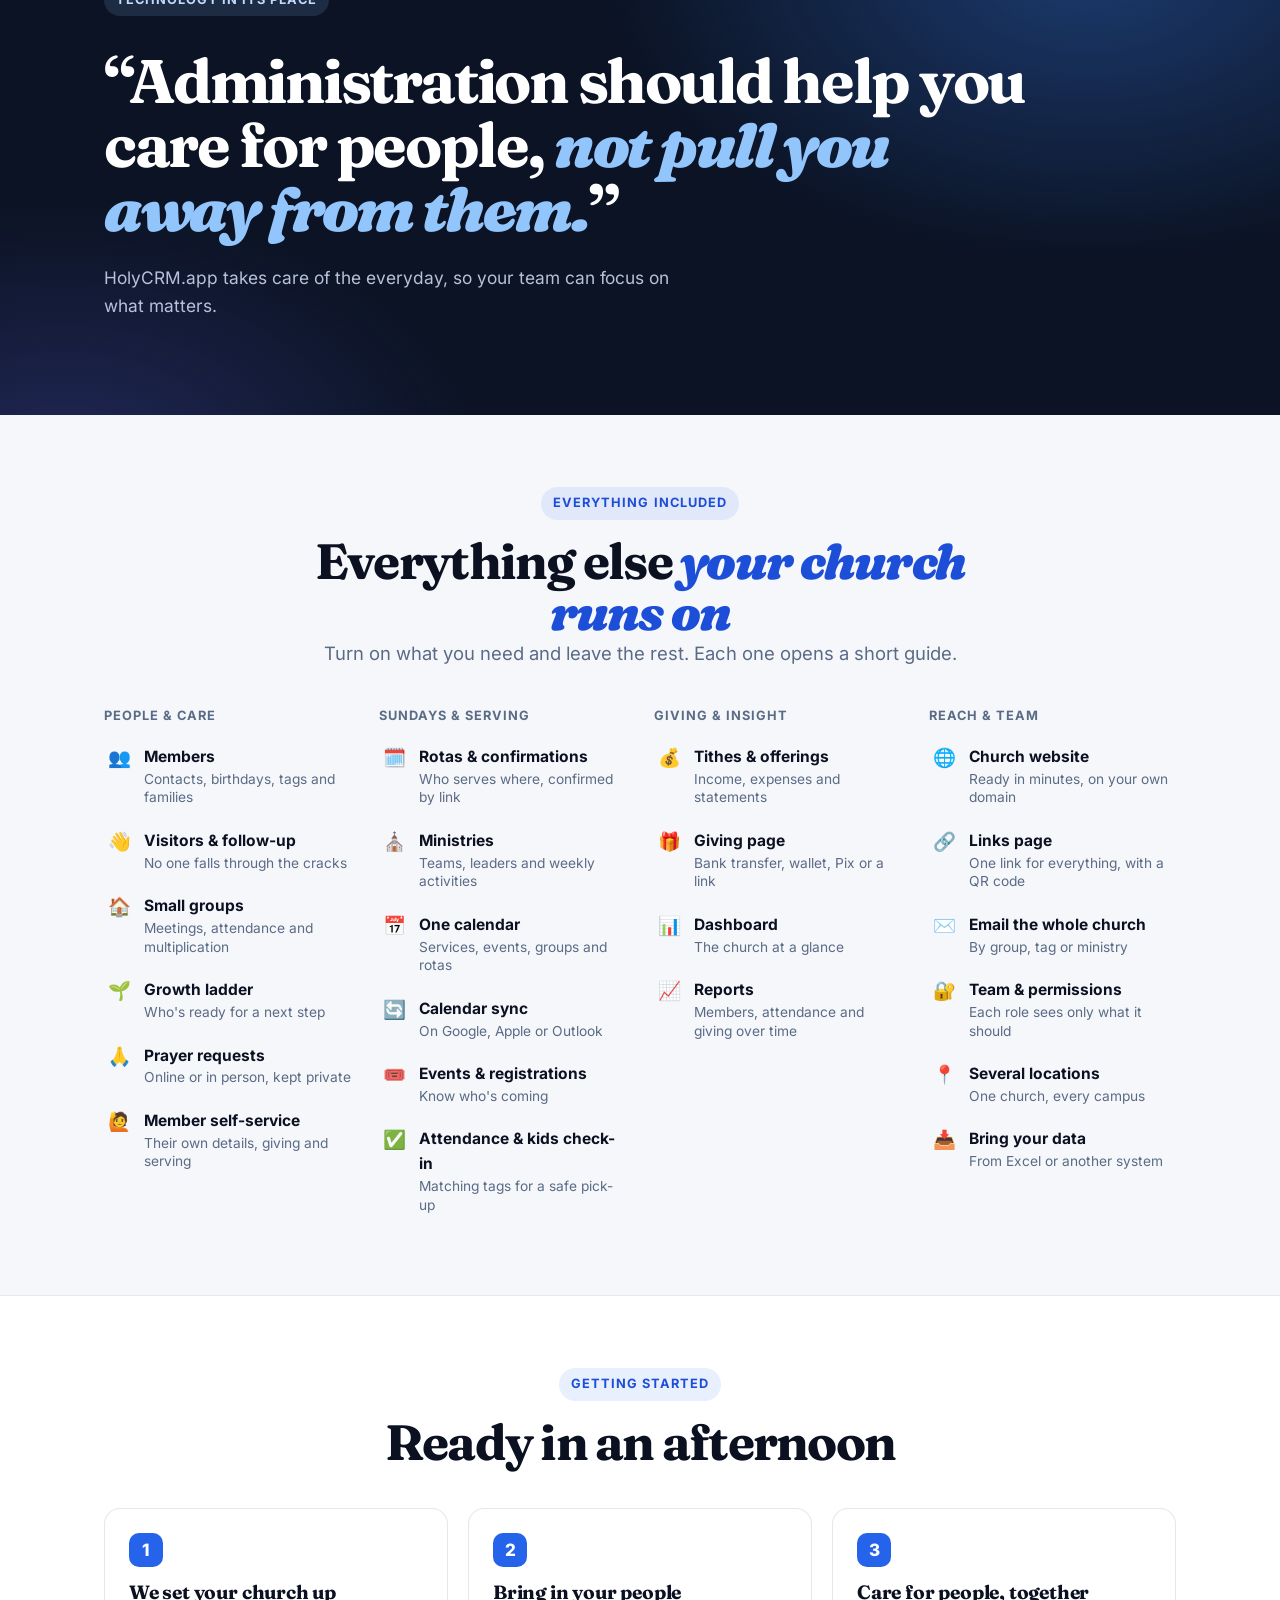
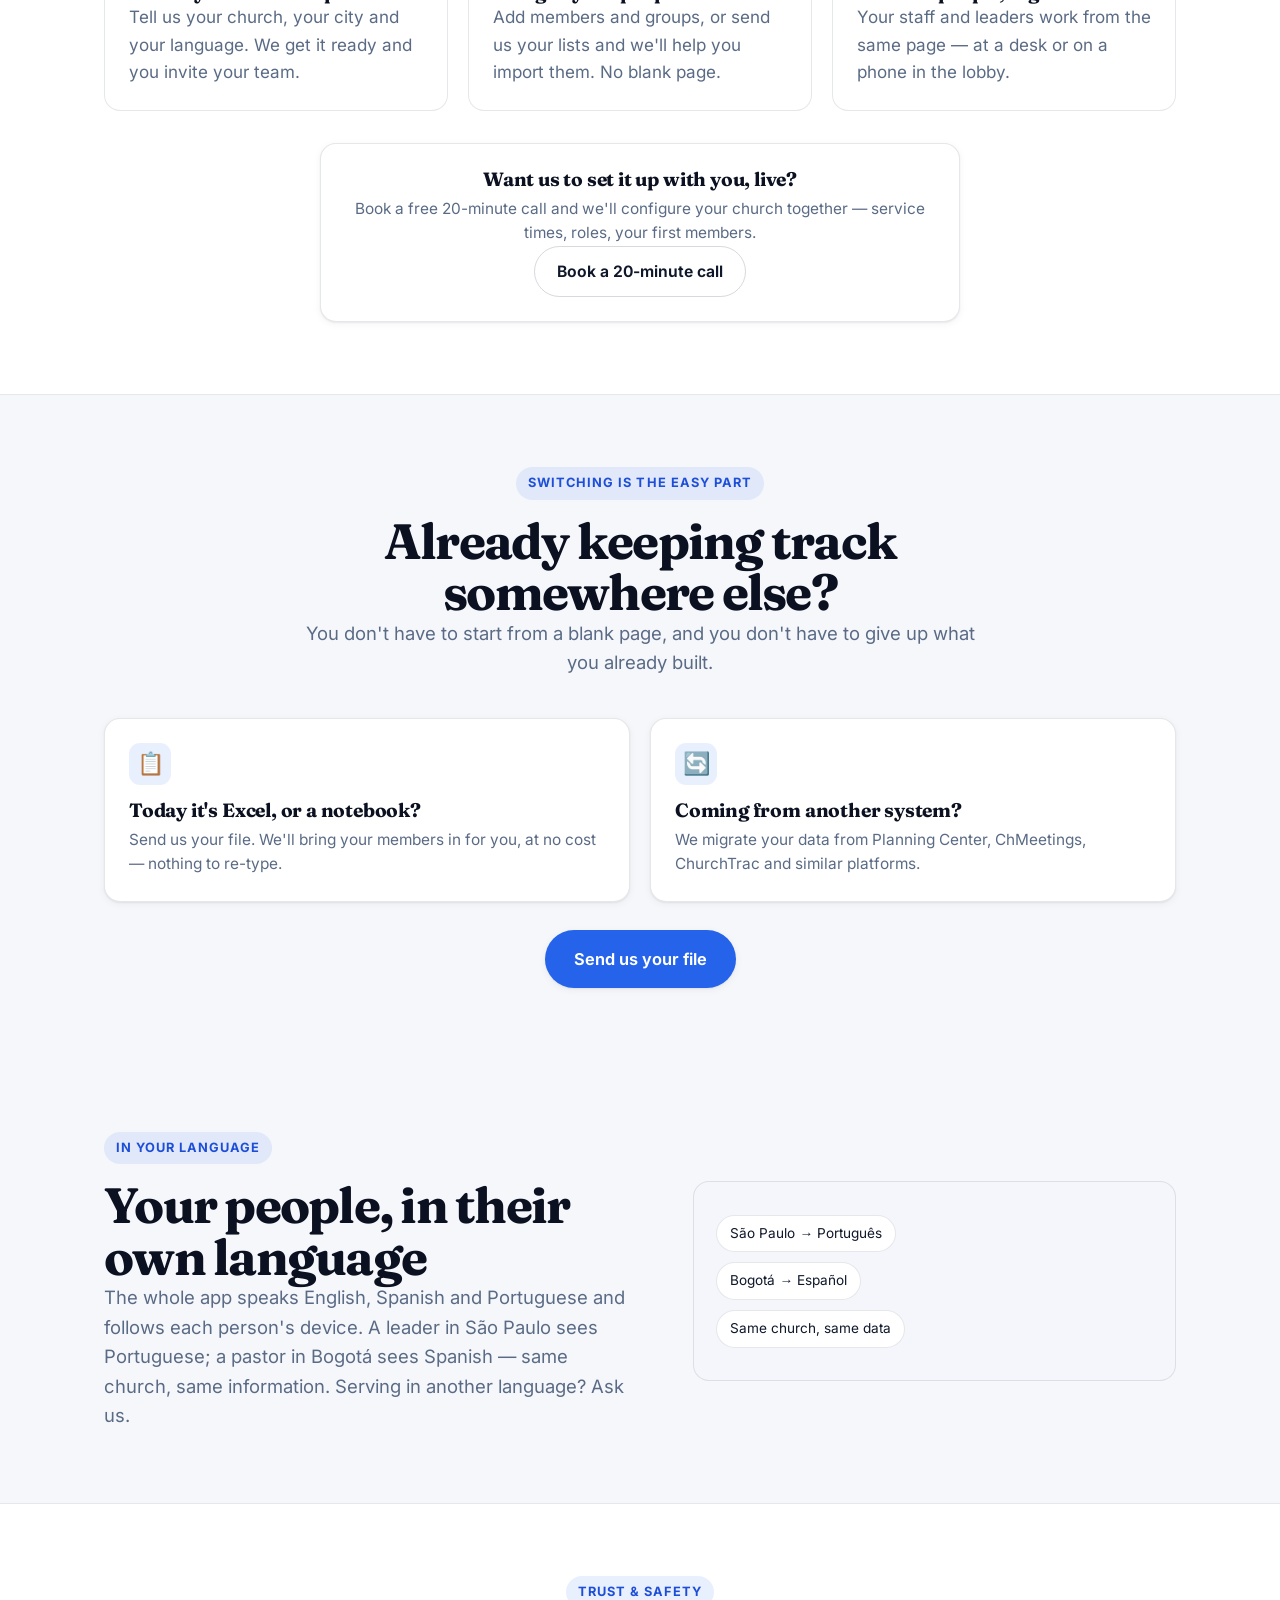
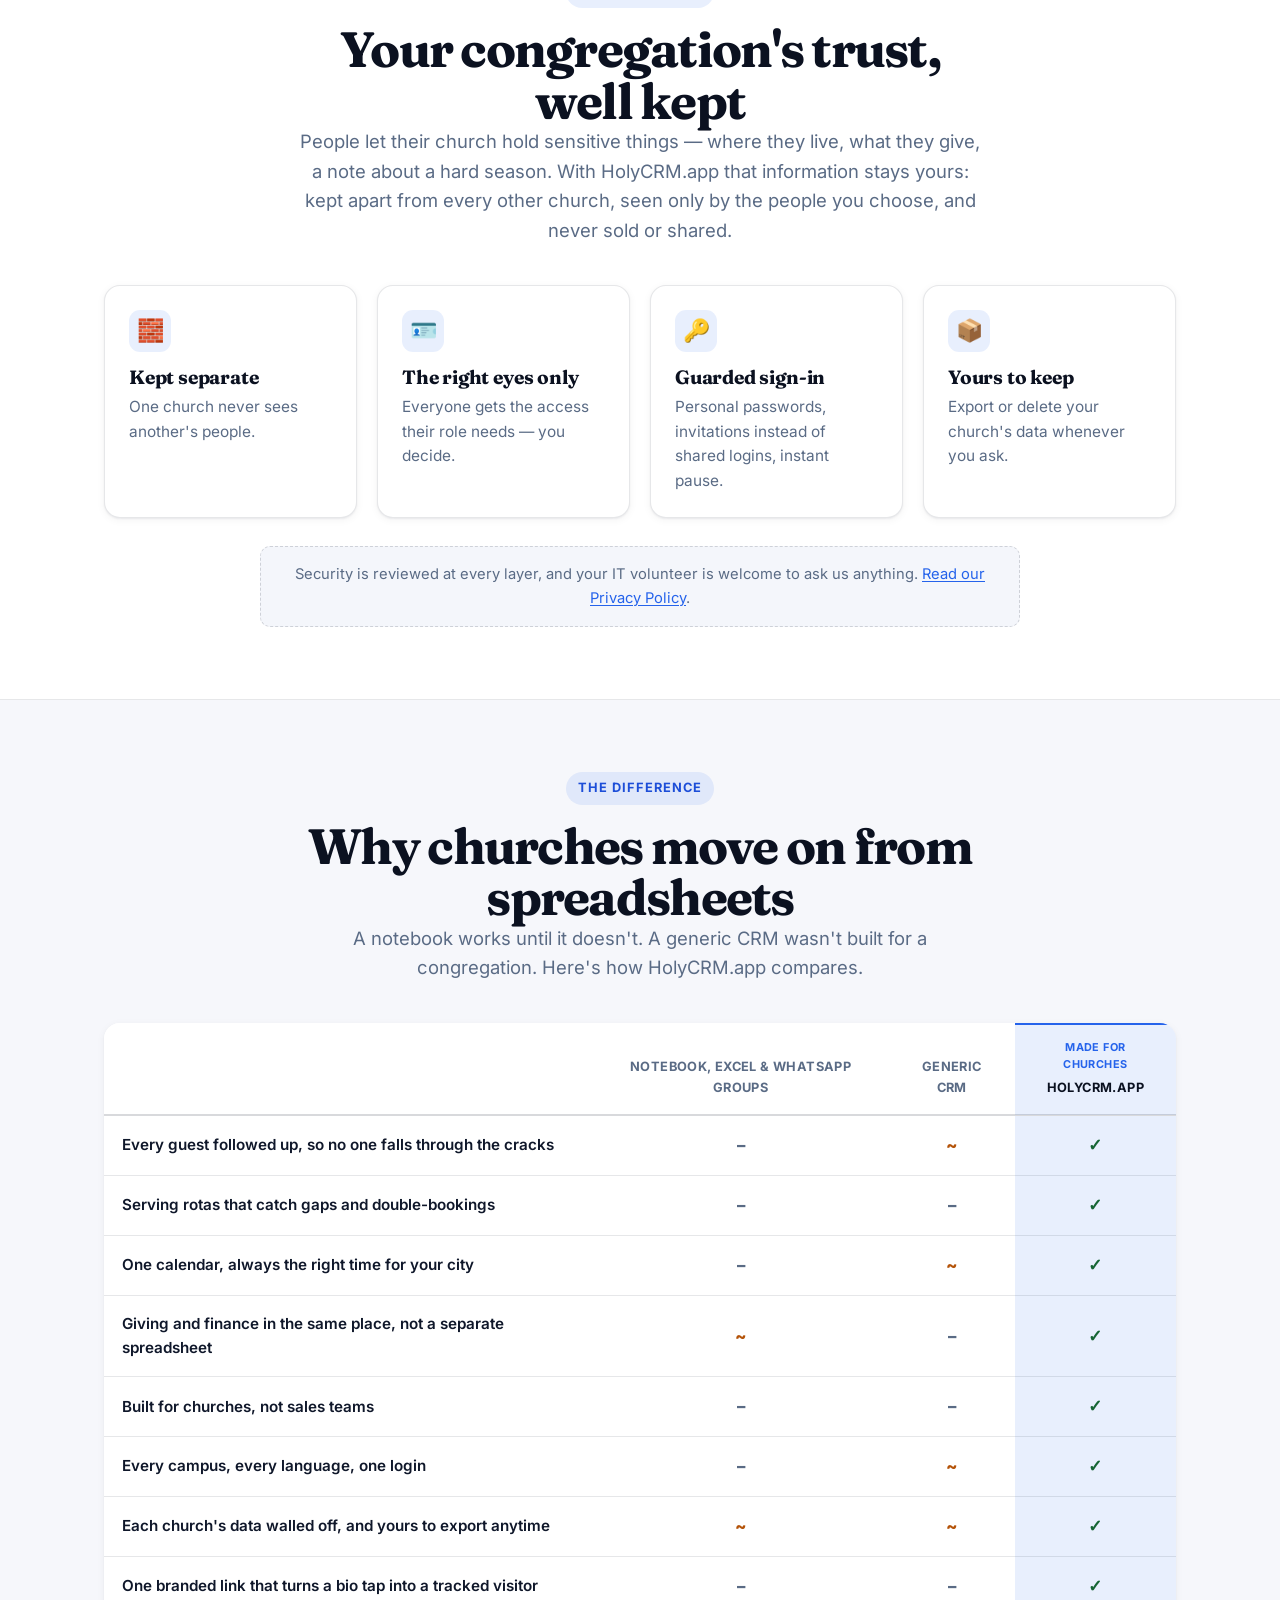
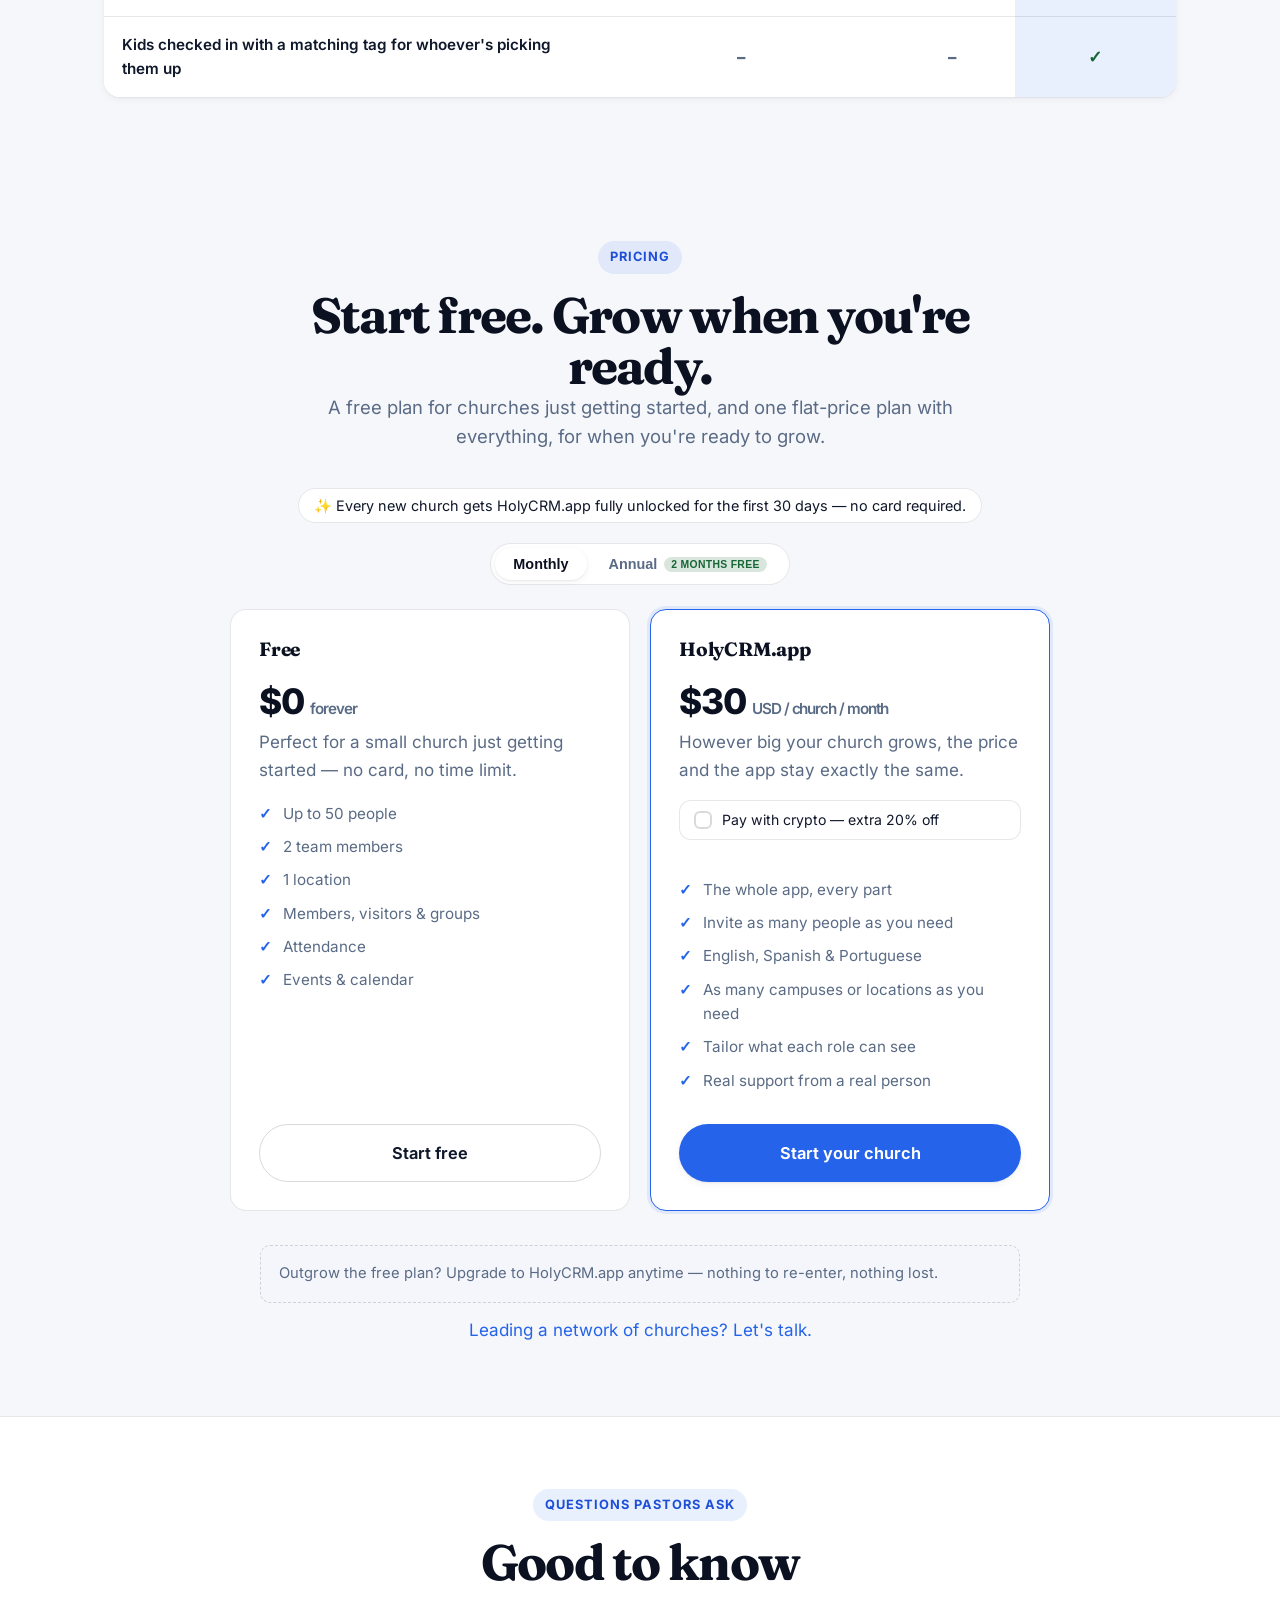
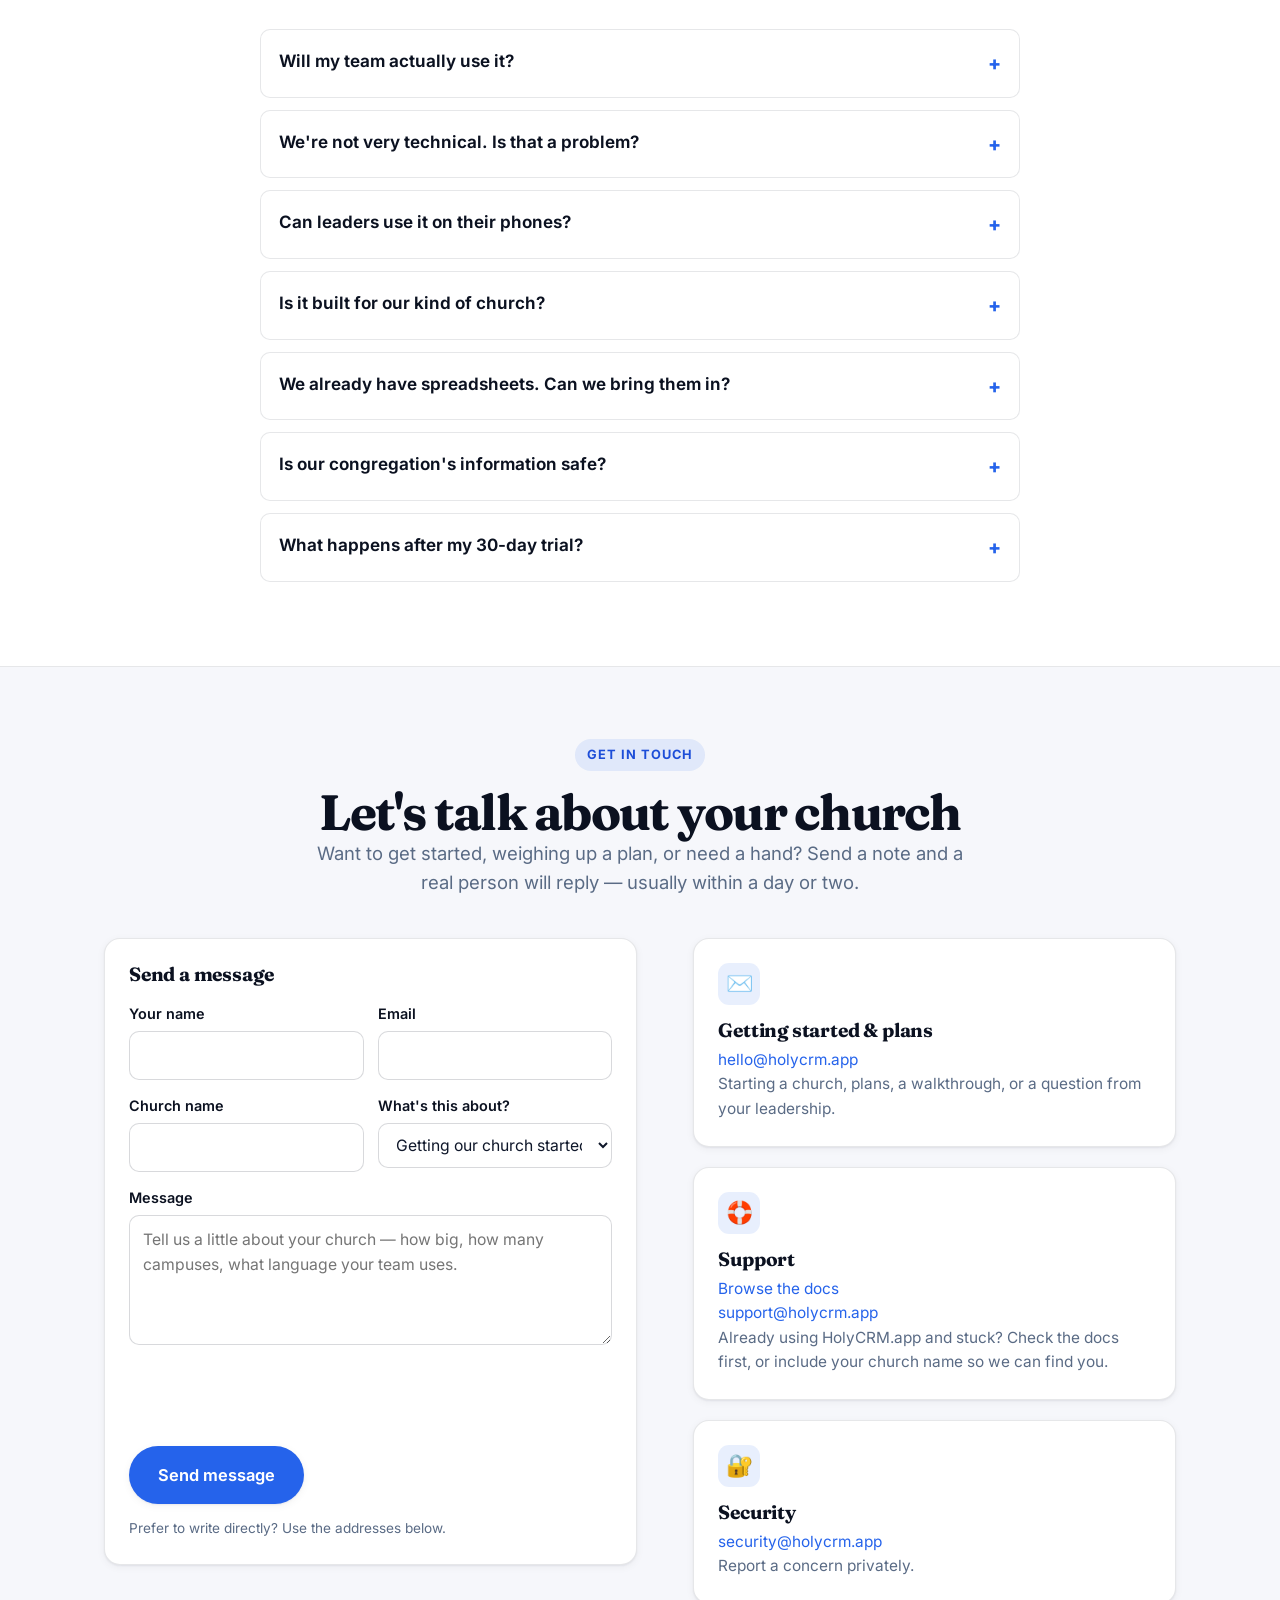
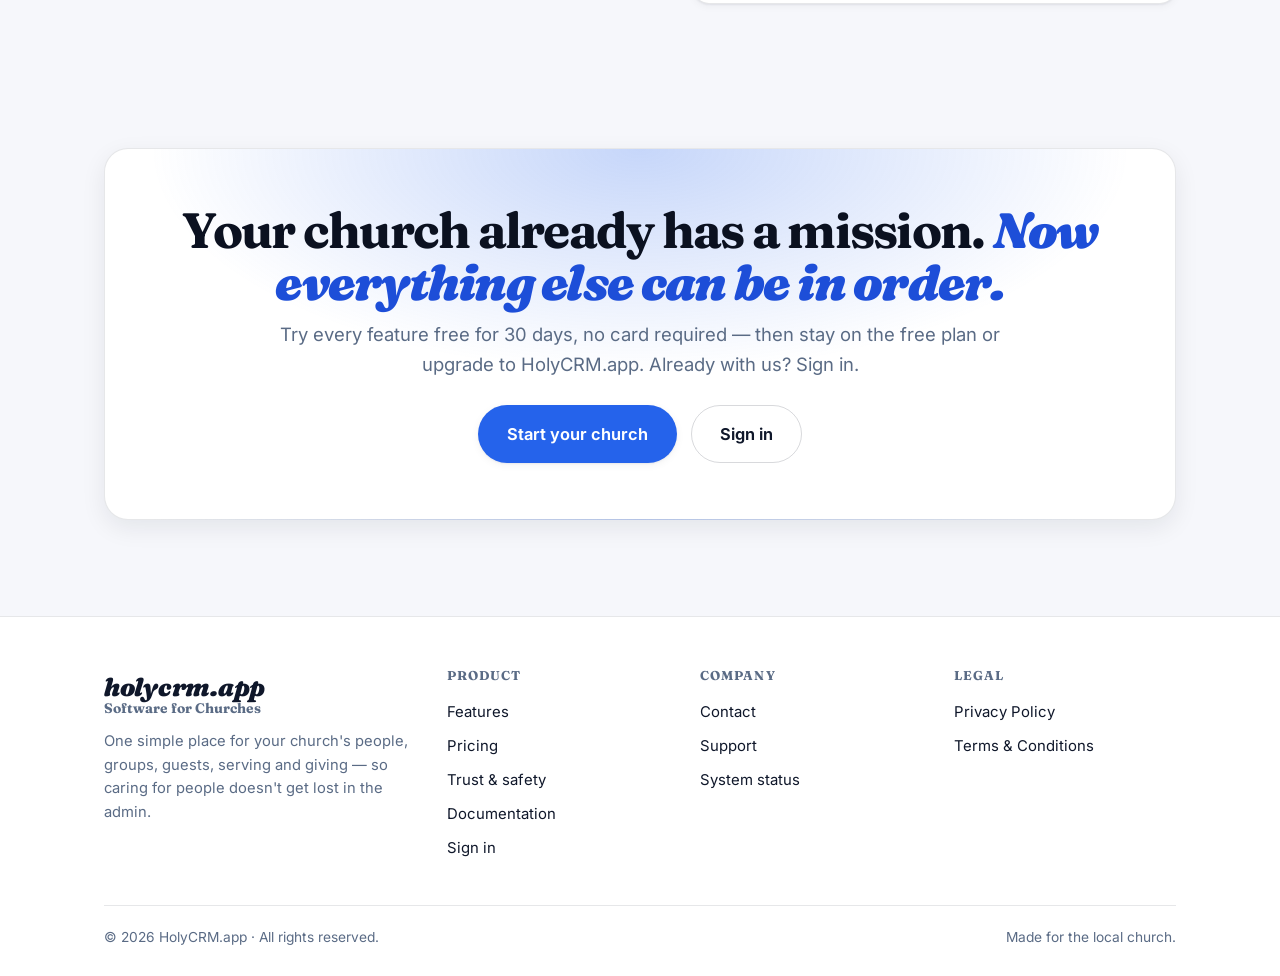
==== commit 3122c467: "Updating website" ====
--- a/index.html
+++ b/index.html
@@ -186,7 +186,7 @@
       <div class="container hero-grid">
         <div>
           <span class="eyebrow" data-i18n="hero.eyebrow">Church management software</span>
-          <h1 data-i18n="hero.h1">Keep every person in view.</h1>
+          <h1 data-i18n="hero.h1">Keep <em>every person</em> in view.</h1>
           <p class="lead" data-i18n="hero.lead">
             The first-time guest. The member who's drifted away. The volunteer who's
             carrying too much. HolyCRM.app gives your team one calm place to shepherd
@@ -194,7 +194,7 @@
           </p>
           <div class="btn-row">
             <a class="btn btn-primary btn-lg" href="https://app.holycrm.app/signup.html" data-i18n="hero.cta.primary">Start your church</a>
-            <a class="btn btn-ghost btn-lg" href="#features" data-i18n="hero.cta.secondary">See how it helps</a>
+            <a class="btn btn-ghost btn-lg" href="#journeys" data-i18n="hero.cta.secondary">See how it helps</a>
           </div>
           <div class="trust-row">
             <span data-i18n="hero.trust.1">Made for churches</span>
@@ -204,22 +204,55 @@
           </div>
         </div>
 
-        <div class="mock" aria-hidden="true">
-          <div class="mock-bar">
-            <i></i><i></i><i></i><span data-i18n="mock.title">This week · Grace Community Church</span>
-          </div>
-          <div class="mock-body">
-            <div class="mock-kpis">
-              <div class="kpi"><b>428</b><small data-i18n="mock.k1">People connected · 12 new this month</small></div>
-              <div class="kpi"><b>31</b><small data-i18n="mock.k2">Guests to follow up</small></div>
-              <div class="kpi"><b>3</b><small data-i18n="mock.k3">Teams short this Sunday</small></div>
-            </div>
-            <div class="mock-chart">
-              <i style="height:38%"></i><i style="height:52%"></i><i style="height:47%"></i>
-              <i style="height:63%"></i><i style="height:71%"></i><i style="height:88%"></i>
-            </div>
-            <div class="mock-rows"><i></i><i></i><i></i></div>
-          </div>
+        <div class="mk-wrap">
+        <div class="mk-chip mk-chip-a" aria-hidden="true">
+          <span class="mk-chip-ic">♥</span>
+          <span><b>3</b><small data-i18n="chip.visitors">New visitors this week</small></span>
+        </div>
+        <div class="mk-chip mk-chip-b" aria-hidden="true">
+          <span class="mk-ring" style="--p: 83">83%</span>
+          <span><b data-i18n="chip.team">Sunday team covered</b><small data-i18n="chip.team.sub">2 spots still open</small></span>
+        </div>
+        <div class="mock mk" data-mock-tabs aria-label="HolyCRM.app">
+          <div class="mock-bar"><i></i><i></i><i></i><span data-i18n="mock.church">Grace Community Church</span></div>
+          <div class="mk-tabs" role="tablist">
+            <button type="button" role="tab" class="mk-tab" id="mk-tab-dash" aria-controls="mk-dash" aria-selected="true" data-i18n="mock.tab.dash">Dashboard</button>
+            <button type="button" role="tab" class="mk-tab" id="mk-tab-people" aria-controls="mk-people" aria-selected="false" data-i18n="mock.tab.people">Visitors</button>
+            <button type="button" role="tab" class="mk-tab" id="mk-tab-rotas" aria-controls="mk-rotas" aria-selected="false" data-i18n="mock.tab.rotas">Rotas</button>
+          </div>
+          <div class="mk-panel" id="mk-dash" role="tabpanel" aria-labelledby="mk-tab-dash">
+            <p class="mk-hello" data-i18n="mock.hello">Good morning, Pastor David 👋</p>
+            <div class="mk-kpis">
+              <div class="mk-kpi"><b>153</b><small data-i18n="mock.k.active">Active members</small><em data-i18n="mock.k.active.sub">+5 this month</em></div>
+              <div class="mk-kpi"><b>9</b><small data-i18n="mock.k.visitors">Visitors this month</small></div>
+              <div class="mk-kpi"><b>80</b><small data-i18n="mock.k.groups">In small groups</small><em data-i18n="mock.k.groups.sub">52% of active</em></div>
+              <div class="mk-kpi is-warn"><b>2</b><small data-i18n="mock.k.short">Needs volunteers</small></div>
+            </div>
+            <div class="mk-chart"><small data-i18n="mock.chart">Growth · last 6 months</small><div class="mock-chart"><i style="height:38%"></i><i style="height:47%"></i><i style="height:52%"></i><i style="height:63%"></i><i style="height:74%"></i><i style="height:90%"></i></div></div>
+          </div>
+          <div class="mk-panel" id="mk-people" role="tabpanel" aria-labelledby="mk-tab-people" hidden>
+            <div class="mk-funnel">
+              <div><b>3</b><small data-i18n="mock.f.new">New</small></div>
+              <div><b>6</b><small data-i18n="mock.f.contacted">Contacted</small></div>
+              <div><b>8</b><small data-i18n="mock.f.integrating">Integrating</small></div>
+              <div><b>7</b><small data-i18n="mock.f.converted">Converted</small></div>
+            </div>
+            <ul class="mk-rows">
+              <li><span data-i18n="mock.v1">Andrew Thomas</span><span class="mk-pill is-new" data-i18n="mock.f.new.p">New</span></li>
+              <li><span data-i18n="mock.v2">Rebecca Parker</span><span class="mk-pill is-mid" data-i18n="mock.f.contacted.p">Contacted</span></li>
+              <li><span data-i18n="mock.v3">Hannah Brooks</span><span class="mk-pill is-done" data-i18n="mock.f.converted.p">Converted</span></li>
+            </ul>
+          </div>
+          <div class="mk-panel" id="mk-rotas" role="tabpanel" aria-labelledby="mk-tab-rotas" hidden>
+            <p class="mk-service" data-i18n="mock.service">Sunday Service · Sun 10:00</p>
+            <ul class="mk-rows mk-rota">
+              <li><span><b data-i18n="mock.r1.role">Worship leader</b><small data-i18n="mock.r1.who">✅ Natalie Hall</small></span><span class="mk-pill is-done">1/1</span></li>
+              <li><span><b data-i18n="mock.r2.role">Greeters</b><small data-i18n="mock.r2.who">✅ Hannah Brooks · ⏳ Luke Collins</small></span><span class="mk-pill is-mid">2/3</span></li>
+              <li><span><b data-i18n="mock.r3.role">Guitar</b><small data-i18n="mock.r3.who">Not assigned yet</small></span><span class="mk-pill is-new">0/1</span></li>
+              <li><span><b data-i18n="mock.r4.role">Sound</b><small data-i18n="mock.r4.who">✅ Sarah Turner</small></span><span class="mk-pill is-done">1/1</span></li>
+            </ul>
+          </div>
+        </div>
         </div>
       </div>
     </section>
@@ -229,7 +262,7 @@
       <div class="container">
         <div class="section-head center">
           <span class="eyebrow" data-i18n="why.eyebrow">Sound familiar?</span>
-          <h2 data-i18n="why.h2">Ministry is about people. The paperwork gets in the way.</h2>
+          <h2 data-i18n="why.h2">Ministry is about people. <em>The paperwork gets in the way.</em></h2>
         </div>
         <div class="grid">
           <div class="card">
@@ -258,233 +291,128 @@
     <section id="journeys">
       <div class="container">
         <div class="section-head center">
-          <span class="eyebrow" data-i18n="journeys.eyebrow">How it plays out</span>
-          <h2 data-i18n="journeys.h2">Real Sundays, not modules</h2>
-          <p class="lead" data-i18n="journeys.sub">This is what changes when your church uses
-            HolyCRM.app — not a list of features, but what actually happens.</p>
-        </div>
-        <div class="grid grid-2 journeys-grid">
-          <div class="card journey-card">
-            <h3 data-i18n="journeys.j1.h">Someone visits your church for the first time</h3>
-            <div class="journey-flow">
-              <span class="flow-step" data-i18n="journeys.j1.s1">They visit your church website</span>
-              <span class="flow-arrow" aria-hidden="true">→</span>
-              <span class="flow-step" data-i18n="journeys.j1.s2">Tap &ldquo;I'm new&rdquo;</span>
-              <span class="flow-arrow" aria-hidden="true">→</span>
-              <span class="flow-step" data-i18n="journeys.j1.s3">A visitor record is created</span>
-              <span class="flow-arrow" aria-hidden="true">→</span>
-              <span class="flow-step" data-i18n="journeys.j1.s4">Follow-up is assigned to someone</span>
-              <span class="flow-arrow" aria-hidden="true">→</span>
-              <span class="flow-step" data-i18n="journeys.j1.s5">Every conversation is kept in notes</span>
-              <span class="flow-arrow" aria-hidden="true">→</span>
-              <span class="flow-step" data-i18n="journeys.j1.s6">They become a member</span>
-              <span class="flow-arrow" aria-hidden="true">→</span>
-              <span class="flow-step" data-i18n="journeys.j1.s7">They join a group, then start serving</span>
-            </div>
-            <p class="muted" data-i18n="journeys.j1.p">A name on a card becomes a person
-              someone is caring for — every time, without anyone having to remember.</p>
-          </div>
-          <div class="card journey-card">
-            <h3 data-i18n="journeys.j2.h">Sunday morning, without anyone chasing it</h3>
-            <div class="journey-flow">
-              <span class="flow-step" data-i18n="journeys.j2.s1">Kids checked in with a matching tag</span>
-              <span class="flow-arrow" aria-hidden="true">→</span>
-              <span class="flow-step" data-i18n="journeys.j2.s2">Volunteers know exactly where they're serving</span>
-              <span class="flow-arrow" aria-hidden="true">→</span>
-              <span class="flow-step" data-i18n="journeys.j2.s3">Attendance is recorded</span>
-              <span class="flow-arrow" aria-hidden="true">→</span>
-              <span class="flow-step" data-i18n="journeys.j2.s4">First-time guests are captured</span>
-              <span class="flow-arrow" aria-hidden="true">→</span>
-              <span class="flow-step" data-i18n="journeys.j2.s5">Giving is recorded</span>
-            </div>
-            <p class="muted" data-i18n="journeys.j2.p">None of it needs to wait until Monday,
-              and none of it needs a spreadsheet afterward.</p>
-          </div>
-        </div>
+          <span class="eyebrow" data-i18n="jr.eyebrow">One person, start to finish</span>
+          <h2 data-i18n="jr.h2">From first visit <em>to family</em></h2>
+          <p class="lead" data-i18n="jr.sub">Follow Hannah through her first months at Grace Community Church. Every screen below is HolyCRM.app.</p>
+        </div>
+        <ol class="journey">
+          <li class="feature-block journey-step">
+            <div class="journey-text">
+              <span class="journey-when"><b>1</b><span data-i18n="jr.s1.when">Sunday · first visit</span></span>
+              <h3 data-i18n="jr.s1.h">She scans the QR code during the service</h3>
+              <p data-i18n="jr.s1.p">Your church's page opens on her phone: the live service, how to give, a prayer request — and a “New here?” card she fills in before she leaves.</p>
+              <ul><li data-i18n="jr.s1.l1">One link for Instagram, the bulletin and the screen</li><li data-i18n="jr.s1.l2">Her card reaches your welcome team right away</li></ul>
+            </div>
+            <div class="journey-media is-phone"><img class="shot shot-phone" src="assets/img/app/en/m-links.webp" alt="Grace Community Church&#x27;s links page on a phone" width="742" height="1389" loading="lazy" decoding="async" data-i18n-attr="src:img.m-links; alt:jr.s1.alt"></div>
+          </li>
+          <li class="feature-block journey-step rev">
+            <div class="journey-text">
+              <span class="journey-when"><b>2</b><span data-i18n="jr.s2.when">Monday · follow-up</span></span>
+              <h3 data-i18n="jr.s2.h">Someone calls her — and it's written down</h3>
+              <p data-i18n="jr.s2.p">Hannah is assigned to someone on the welcome team. The thank-you WhatsApp, the call, the visit to her home: every conversation stays on her record, so nobody has to remember.</p>
+              <ul><li data-i18n="jr.s2.l1">Every guest has a person responsible, not a group chat</li><li data-i18n="jr.s2.l2">The funnel shows who's still waiting for a call</li></ul>
+            </div>
+            <div class="journey-media"><img class="shot" src="assets/img/app/en/visitor-detail.webp" alt="Hannah&#x27;s visitor record with her follow-ups" width="1552" height="1066" loading="lazy" decoding="async" data-i18n-attr="src:img.visitor-detail; alt:jr.s2.alt"></div>
+          </li>
+          <li class="feature-block journey-step">
+            <div class="journey-text">
+              <span class="journey-when"><b>3</b><span data-i18n="jr.s3.when">Week 3 · a small group</span></span>
+              <h3 data-i18n="jr.s3.h">She finds her people on Thursday nights</h3>
+              <p data-i18n="jr.s3.p">She joins the Downtown Group. Its leader logs each meeting — who came, who visited, the offering — in a minute, from the phone.</p>
+              <ul><li data-i18n="jr.s3.l1">See which groups are growing and ready to multiply</li><li data-i18n="jr.s3.l2">Leaders, supervisors and hosts, all in one place</li></ul>
+            </div>
+            <div class="journey-media"><img class="shot" src="assets/img/app/en/group-detail.webp" alt="The Downtown Group with Hannah among its members" width="1552" height="1066" loading="lazy" decoding="async" data-i18n-attr="src:img.group-detail; alt:jr.s3.alt"></div>
+          </li>
+          <li class="feature-block journey-step rev">
+            <div class="journey-text">
+              <span class="journey-when"><b>4</b><span data-i18n="jr.s4.when">Month 2 · serving</span></span>
+              <h3 data-i18n="jr.s4.h">She serves — and confirms with one tap</h3>
+              <p data-i18n="jr.s4.p">Hannah is a greeter this Sunday. She gets a link by email or WhatsApp and answers “I'll be there” — no app, no password. Your coordinator sees every answer, and every open spot, for the week.</p>
+              <ul><li data-i18n="jr.s4.l1">Week by week, with the open spots highlighted</li><li data-i18n="jr.s4.l2">A warning before anyone is booked twice</li></ul>
+            </div>
+            <div class="journey-media is-combo"><img class="shot" src="assets/img/app/en/rotas.webp" alt="This week&#x27;s rotas, and Hannah&#x27;s confirmation on her phone" width="1552" height="1066" loading="lazy" decoding="async" data-i18n-attr="src:img.rotas; alt:jr.s4.alt"><img class="shot shot-phone shot-over" src="assets/img/app/en/m-confirm.webp" alt="Hannah&#x27;s confirmation on her phone" width="742" height="1389" loading="lazy" decoding="async" data-i18n-attr="src:img.m-confirm; alt:jr.s4.alt2"></div>
+          </li>
+          <li class="feature-block journey-step">
+            <div class="journey-text">
+              <span class="journey-when"><b>5</b><span data-i18n="jr.s5.when">Month 2 · giving</span></span>
+              <h3 data-i18n="jr.s5.h">Her giving is recorded, with her name</h3>
+              <p data-i18n="jr.s5.p">Tithes and offerings are kept per person and per category, in your currency. At the end of the year, each giver's statement is one click away.</p>
+              <ul><li data-i18n="jr.s5.l1">A finance dashboard for your treasurer</li><li data-i18n="jr.s5.l2">Each member can see their own giving history</li></ul>
+            </div>
+            <div class="journey-media"><img class="shot" src="assets/img/app/en/giving.webp" alt="Tithes and offerings by member" width="1552" height="1066" loading="lazy" decoding="async" data-i18n-attr="src:img.giving; alt:jr.s5.alt"></div>
+          </li>
+          <li class="feature-block journey-step rev">
+            <div class="journey-text">
+              <span class="journey-when"><b>6</b><span data-i18n="jr.s6.when">Every Monday · the big picture</span></span>
+              <h3 data-i18n="jr.s6.h">The pastor sees the whole church at a glance</h3>
+              <p data-i18n="jr.s6.p">New members this month, guests waiting for a call, teams still short this Sunday, birthdays coming up. Hannah is one of the numbers going up.</p>
+              <ul><li data-i18n="jr.s6.l1">Everyone sees only what their role allows</li><li data-i18n="jr.s6.l2">Works on any phone, in English, Spanish and Portuguese</li></ul>
+            </div>
+            <div class="journey-media"><img class="shot" src="assets/img/app/en/dashboard.webp" alt="The dashboard: members, visitors, small groups and teams short of volunteers" width="1552" height="1066" loading="lazy" decoding="async" data-i18n-attr="src:img.dashboard; alt:jr.s6.alt"></div>
+          </li>
+        </ol>
       </div>
     </section>
 
     <!-- FEATURES -->
+    <!-- QUOTE -->
+    <section class="quote-band">
+      <div class="container">
+        <span class="eyebrow" data-i18n="quote.eyebrow">Technology in its place</span>
+        <blockquote data-i18n="quote.text">“Administration should help you care for people, <em>not pull you away from them.</em>”</blockquote>
+        <p data-i18n="quote.p">HolyCRM.app takes care of the everyday, so your team can focus on what matters.</p>
+      </div>
+    </section>
+
     <section id="features">
       <div class="container">
         <div class="section-head center">
-          <span class="eyebrow" data-i18n="feat.eyebrow">One place for the whole church</span>
-          <h2 data-i18n="feat.h2">What HolyCRM.app does for your church</h2>
-          <p class="lead" data-i18n="feat.sub">Turn on what you need, leave the rest. Every
-            person on your team sees only what fits their role.</p>
-        </div>
-
-        <span class="eyebrow feat-hero-eyebrow" data-i18n="feat.hero.eyebrow">What sets HolyCRM apart</span>
-        <div class="grid grid-4 feat-hero">
-          <div class="card card-hero">
-            <div class="ic">🌐</div>
-            <h3 data-i18n="feat.links.h">A website for your church, in minutes</h3>
-            <p data-i18n="feat.links.p">Turn on a real church website — service times,
-              events, ministries, your latest message and how to find you, filled in
-              automatically. When you're ready, put it on your own domain instead of
-              holycrm.app.</p>
-          </div>
-          <div class="card card-hero">
-            <div class="ic">🌱</div>
-            <h3 data-i18n="feat.growth.h">See who's ready for a next step</h3>
-            <p data-i18n="feat.growth.p">New, attending, connected, serving, leading — track
-              where each person is on the journey, so a quiet nudge reaches the right person,
-              not just a headcount on a dashboard.</p>
-          </div>
-          <div class="card card-hero">
-            <div class="ic">📲</div>
-            <h3 data-i18n="feat.sync.h">On their calendar, not just yours</h3>
-            <p data-i18n="feat.sync.p">One tap and your services and events show up in a
-              member's own Google, Apple or Outlook calendar — updated automatically, so no
-              one has to remember to check the app.</p>
-          </div>
-          <div class="card card-hero">
-            <div class="ic">👶</div>
-            <h3 data-i18n="feat.kids.h">Safe hand-offs, every service</h3>
-            <p data-i18n="feat.kids.p">Check children in with a matching tag for whoever's
-              picking them up, so nursery volunteers never have to guess who's allowed to
-              take a child home.</p>
-          </div>
-        </div>
-
-        <div class="feat-group">
-          <span class="eyebrow feat-group-label" data-i18n="feat.group.people">Know your people</span>
-          <div class="grid">
-            <div class="card">
-              <div class="ic">👥</div>
-              <h3 data-i18n="feat.members.h">Know your congregation</h3>
-              <p data-i18n="feat.members.p">See who's active, who's new, and who you haven't
-                seen in a while — with birthdays and contact details always a tap away.</p>
-            </div>
-            <div class="card">
-              <div class="ic">🙋</div>
-              <h3 data-i18n="feat.guests.h">Follow up with every guest</h3>
-              <p data-i18n="feat.guests.p">Turn a name on a card into a real welcome: give
-                each guest to someone, keep track of every conversation, and rejoice when
-                they call your church home.</p>
-            </div>
-            <div class="card">
-              <div class="ic">🙏</div>
-              <h3 data-i18n="feat.prayer.h">Never lose a prayer request</h3>
-              <p data-i18n="feat.prayer.p">Anyone can send a prayer request from their phone,
-                and every one lands in a single list — so your team prays, follows up, and
-                celebrates the answers. Requests meant only for the pastors stay marked that
-                way.</p>
-            </div>
-            <div class="card">
-              <div class="ic">🔗</div>
-              <h3 data-i18n="feat.bio.h">One link, and a way in</h3>
-              <p data-i18n="feat.bio.p">A branded page for your Instagram bio with
-                everything in one tap — service times, giving, prayer requests, socials. When someone taps
-                &ldquo;I'm new here,&rdquo; they land in your Visitors list, not just a
-                click count.</p>
-            </div>
-            <div class="card">
-              <div class="ic">🪪</div>
-              <h3 data-i18n="feat.portal.h">A window in for your congregation too</h3>
-              <p data-i18n="feat.portal.p">Members can check their own giving history and
-                keep their own contact details up to date — without an email to the church
-                office.</p>
-            </div>
-            <div class="card">
-              <div class="ic">📊</div>
-              <h3 data-i18n="feat.overview.h">Your church at a glance</h3>
-              <p data-i18n="feat.overview.p">Open the app and see what needs you today: new
-                people, the week ahead, teams that are short, and how giving is tracking.</p>
-            </div>
-          </div>
-        </div>
-
-        <div class="feat-group">
-          <span class="eyebrow feat-group-label" data-i18n="feat.group.week">Run your week</span>
-          <div class="grid grid-4">
-            <div class="card">
-              <div class="ic">🏠</div>
-              <h3 data-i18n="feat.groups.h">Grow your small groups</h3>
-              <p data-i18n="feat.groups.p">Give every leader a clear picture of their
-                group — who's coming, how it's going, and when it's ready to start a new
-                one.</p>
-            </div>
-            <div class="card">
-              <div class="ic">🗓️</div>
-              <h3 data-i18n="feat.serving.h">Plan who's serving</h3>
-              <p data-i18n="feat.serving.p">Build the serving schedule ahead of time and see
-                the gaps. Volunteers confirm with one tap from an email or a WhatsApp message,
-                and you know who's coming before Sunday — no more chasing on Saturday night.</p>
-            </div>
-            <div class="card">
-              <div class="ic">📅</div>
-              <h3 data-i18n="feat.calendar.h">One calendar for everyone</h3>
-              <p data-i18n="feat.calendar.p">Services, rehearsals, group meetings and special
-                events in one view — always showing the right time for your city.</p>
-            </div>
-            <div class="card">
-              <div class="ic">🧩</div>
-              <h3 data-i18n="feat.ministries.h">Keep every ministry organised</h3>
-              <p data-i18n="feat.ministries.p">Each ministry, its people and its schedule
-                together — instead of scattered across chats and notebooks.</p>
-            </div>
-          </div>
-        </div>
-
-        <div class="feat-group">
-          <span class="eyebrow feat-group-label" data-i18n="feat.group.money">Money &amp; momentum</span>
-          <div class="grid">
-            <div class="card">
-              <div class="ic">💸</div>
-              <h3 data-i18n="feat.giving.h">See giving clearly</h3>
-              <p data-i18n="feat.giving.p">Record tithes, offerings and expenses, and know
-                where the church stands this month without waiting for a spreadsheet.</p>
-            </div>
-            <div class="card">
-              <div class="ic">🎁</div>
-              <h3 data-i18n="feat.give.h">Make giving easy</h3>
-              <p data-i18n="feat.give.p">One page with every way to give — PIX, alias, bank
-                transfer or a payment link — with a copy button next to each detail and a QR
-                code for the screen at offering time. Gifts go straight to the church's
-                account.</p>
-            </div>
-            <div class="card">
-              <div class="ic">📈</div>
-              <h3 data-i18n="feat.reports.h">See where you're headed</h3>
-              <p data-i18n="feat.reports.p">Membership, giving and attendance over months, not
-                just this week — so growth (or a dip worth noticing) shows up clearly, not
-                buried in a spreadsheet.</p>
-            </div>
-          </div>
-        </div>
-
-        <div class="feat-group">
-          <span class="eyebrow feat-group-label" data-i18n="feat.group.scale">Team, reach &amp; scale</span>
-          <div class="grid grid-4">
-            <div class="card">
-              <div class="ic">🔐</div>
-              <h3 data-i18n="feat.team.h">Your team, working together</h3>
-              <p data-i18n="feat.team.p">Invite pastors, leaders and volunteers by email.
-                Each one gets just the right access — from the full picture to a single
-                team.</p>
-            </div>
-            <div class="card">
-              <div class="ic">📣</div>
-              <h3 data-i18n="feat.comms.h">Reach everyone at once</h3>
-              <p data-i18n="feat.comms.p">Send announcements and newsletters to your whole
-                church, one group, or a single person — with an easy designer, ready-to-reuse
-                templates, and a preview before anything goes out.</p>
-            </div>
-            <div class="card">
-              <div class="ic">🎟️</div>
-              <h3 data-i18n="feat.rsvp.h">Know who's coming before they show up</h3>
-              <p data-i18n="feat.rsvp.p">Let people RSVP for a retreat, a baptism class or a
-                Christmas service — watch the numbers fill in real time, and cap it before you
-                run out of seats.</p>
-            </div>
-            <div class="card">
-              <div class="ic">📍</div>
-              <h3 data-i18n="feat.campuses.h">One church, every location</h3>
-              <p data-i18n="feat.campuses.p">Running more than one campus, or a plant across
-                town? Keep everyone in one church record, each location with its own pastor,
-                schedule and time zone.</p>
-            </div>
+          <span class="eyebrow" data-i18n="ix.eyebrow">Everything included</span>
+          <h2 data-i18n="ix.h2">Everything else <em>your church runs on</em></h2>
+          <p class="lead" data-i18n="ix.sub">Turn on what you need and leave the rest. Each one opens a short guide.</p>
+        </div>
+        <div class="ix-grid">
+          <div class="ix-group">
+            <h3 data-i18n="ix.people">People &amp; care</h3>
+            <ul>
+              <li><a href="https://docs.holycrm.app/#/members" data-docs="members" target="_blank" rel="noopener"><span class="ix-ic" aria-hidden="true">👥</span><span><b data-i18n="ix.members.h">Members</b><small data-i18n="ix.members.p">Contacts, birthdays, tags and families</small></span></a></li>
+              <li><a href="https://docs.holycrm.app/#/visitors" data-docs="visitors" target="_blank" rel="noopener"><span class="ix-ic" aria-hidden="true">👋</span><span><b data-i18n="ix.visitors.h">Visitors &amp; follow-up</b><small data-i18n="ix.visitors.p">No one falls through the cracks</small></span></a></li>
+              <li><a href="https://docs.holycrm.app/#/groups" data-docs="groups" target="_blank" rel="noopener"><span class="ix-ic" aria-hidden="true">🏠</span><span><b data-i18n="ix.groups.h">Small groups</b><small data-i18n="ix.groups.p">Meetings, attendance and multiplication</small></span></a></li>
+              <li><a href="https://docs.holycrm.app/#/growth-ladder" data-docs="growth-ladder" target="_blank" rel="noopener"><span class="ix-ic" aria-hidden="true">🌱</span><span><b data-i18n="ix.growth_ladder.h">Growth ladder</b><small data-i18n="ix.growth_ladder.p">Who's ready for a next step</small></span></a></li>
+              <li><a href="https://docs.holycrm.app/#/prayer-requests" data-docs="prayer-requests" target="_blank" rel="noopener"><span class="ix-ic" aria-hidden="true">🙏</span><span><b data-i18n="ix.prayer_requests.h">Prayer requests</b><small data-i18n="ix.prayer_requests.p">Online or in person, kept private</small></span></a></li>
+              <li><a href="https://docs.holycrm.app/#/profile" data-docs="profile" target="_blank" rel="noopener"><span class="ix-ic" aria-hidden="true">🙋</span><span><b data-i18n="ix.profile.h">Member self-service</b><small data-i18n="ix.profile.p">Their own details, giving and serving</small></span></a></li>
+            </ul>
+          </div>
+          <div class="ix-group">
+            <h3 data-i18n="ix.sunday">Sundays &amp; serving</h3>
+            <ul>
+              <li><a href="https://docs.holycrm.app/#/rotas" data-docs="rotas" target="_blank" rel="noopener"><span class="ix-ic" aria-hidden="true">🗓️</span><span><b data-i18n="ix.rotas.h">Rotas &amp; confirmations</b><small data-i18n="ix.rotas.p">Who serves where, confirmed by link</small></span></a></li>
+              <li><a href="https://docs.holycrm.app/#/ministries" data-docs="ministries" target="_blank" rel="noopener"><span class="ix-ic" aria-hidden="true">⛪</span><span><b data-i18n="ix.ministries.h">Ministries</b><small data-i18n="ix.ministries.p">Teams, leaders and weekly activities</small></span></a></li>
+              <li><a href="https://docs.holycrm.app/#/calendar" data-docs="calendar" target="_blank" rel="noopener"><span class="ix-ic" aria-hidden="true">📅</span><span><b data-i18n="ix.calendar.h">One calendar</b><small data-i18n="ix.calendar.p">Services, events, groups and rotas</small></span></a></li>
+              <li><a href="https://docs.holycrm.app/#/calendar-sync" data-docs="calendar-sync" target="_blank" rel="noopener"><span class="ix-ic" aria-hidden="true">🔄</span><span><b data-i18n="ix.calendar_sync.h">Calendar sync</b><small data-i18n="ix.calendar_sync.p">On Google, Apple or Outlook</small></span></a></li>
+              <li><a href="https://docs.holycrm.app/#/events" data-docs="events" target="_blank" rel="noopener"><span class="ix-ic" aria-hidden="true">🎟️</span><span><b data-i18n="ix.events.h">Events &amp; registrations</b><small data-i18n="ix.events.p">Know who's coming</small></span></a></li>
+              <li><a href="https://docs.holycrm.app/#/attendance" data-docs="attendance" target="_blank" rel="noopener"><span class="ix-ic" aria-hidden="true">✅</span><span><b data-i18n="ix.attendance.h">Attendance &amp; kids check-in</b><small data-i18n="ix.attendance.p">Matching tags for a safe pick-up</small></span></a></li>
+            </ul>
+          </div>
+          <div class="ix-group">
+            <h3 data-i18n="ix.money">Giving &amp; insight</h3>
+            <ul>
+              <li><a href="https://docs.holycrm.app/#/finance" data-docs="finance" target="_blank" rel="noopener"><span class="ix-ic" aria-hidden="true">💰</span><span><b data-i18n="ix.finance.h">Tithes &amp; offerings</b><small data-i18n="ix.finance.p">Income, expenses and statements</small></span></a></li>
+              <li><a href="https://docs.holycrm.app/#/online-giving" data-docs="online-giving" target="_blank" rel="noopener"><span class="ix-ic" aria-hidden="true">🎁</span><span><b data-i18n="ix.online_giving.h">Giving page</b><small data-i18n="ix.online_giving.p">Bank transfer, wallet, Pix or a link</small></span></a></li>
+              <li><a href="https://docs.holycrm.app/#/dashboard" data-docs="dashboard" target="_blank" rel="noopener"><span class="ix-ic" aria-hidden="true">📊</span><span><b data-i18n="ix.dashboard.h">Dashboard</b><small data-i18n="ix.dashboard.p">The church at a glance</small></span></a></li>
+              <li><a href="https://docs.holycrm.app/#/reports" data-docs="reports" target="_blank" rel="noopener"><span class="ix-ic" aria-hidden="true">📈</span><span><b data-i18n="ix.reports.h">Reports</b><small data-i18n="ix.reports.p">Members, attendance and giving over time</small></span></a></li>
+            </ul>
+          </div>
+          <div class="ix-group">
+            <h3 data-i18n="ix.reach">Reach &amp; team</h3>
+            <ul>
+              <li><a href="https://docs.holycrm.app/#/church-website" data-docs="church-website" target="_blank" rel="noopener"><span class="ix-ic" aria-hidden="true">🌐</span><span><b data-i18n="ix.church_website.h">Church website</b><small data-i18n="ix.church_website.p">Ready in minutes, on your own domain</small></span></a></li>
+              <li><a href="https://docs.holycrm.app/#/church-links" data-docs="church-links" target="_blank" rel="noopener"><span class="ix-ic" aria-hidden="true">🔗</span><span><b data-i18n="ix.church_links.h">Links page</b><small data-i18n="ix.church_links.p">One link for everything, with a QR code</small></span></a></li>
+              <li><a href="https://docs.holycrm.app/#/bulk-email" data-docs="bulk-email" target="_blank" rel="noopener"><span class="ix-ic" aria-hidden="true">✉️</span><span><b data-i18n="ix.bulk_email.h">Email the whole church</b><small data-i18n="ix.bulk_email.p">By group, tag or ministry</small></span></a></li>
+              <li><a href="https://docs.holycrm.app/#/users-roles" data-docs="users-roles" target="_blank" rel="noopener"><span class="ix-ic" aria-hidden="true">🔐</span><span><b data-i18n="ix.users_roles.h">Team &amp; permissions</b><small data-i18n="ix.users_roles.p">Each role sees only what it should</small></span></a></li>
+              <li><a href="https://docs.holycrm.app/#/church-settings" data-docs="church-settings" target="_blank" rel="noopener"><span class="ix-ic" aria-hidden="true">📍</span><span><b data-i18n="ix.church_settings.h">Several locations</b><small data-i18n="ix.church_settings.p">One church, every campus</small></span></a></li>
+              <li><a href="https://docs.holycrm.app/#/data-import" data-docs="data-import" target="_blank" rel="noopener"><span class="ix-ic" aria-hidden="true">📥</span><span><b data-i18n="ix.data_import.h">Bring your data</b><small data-i18n="ix.data_import.p">From Excel or another system</small></span></a></li>
+            </ul>
           </div>
         </div>
       </div>
@@ -1068,7 +996,7 @@
     <section>
       <div class="container">
         <div class="cta">
-          <h2 data-i18n="cta.h2">Give your church one place to care for people</h2>
+          <h2 data-i18n="cta.h2">Your church already has a mission. <em>Now everything else can be in order.</em></h2>
           <p class="lead" data-i18n="cta.p">Start free, no card required — upgrade to
             HolyCRM.app when your church is ready to grow. Already with us? Sign in.</p>
           <div class="btn-row center">
@@ -1104,6 +1032,7 @@
           <h2 data-i18n="foot.company">Company</h2>
           <a href="#contact" data-i18n="nav.contact">Contact</a>
           <a href="mailto:support@holycrm.app" data-i18n="foot.support" data-i18n-attr="href:email.support.href">Support</a>
+          <a href="https://status.holycrm.app" data-i18n="foot.status">System status</a>
         </div>
         <div>
           <h2 data-i18n="foot.legal">Legal</h2>
--- a/assets/css/site.css
+++ b/assets/css/site.css
@@ -42,6 +42,32 @@
   font-weight: 700;
   font-display: swap;
   src: url("../fonts/fraunces-normal-700-latin-ext.woff2") format("woff2");
+  unicode-range: U+0100-02BA, U+02BD-02C5, U+02C7-02CC, U+02CE-02D7, U+02DD-02FF, U+0304,
+    U+0308, U+0329, U+1D00-1DBF, U+1E00-1E9F, U+1EF2-1EFF, U+2020, U+20A0-20AB, U+20AD-20C0,
+    U+2113, U+2C60-2C7F, U+A720-A7FF;
+}
+
+/* =========================================================
+   TEXT FONT — Inter (variable, self-hosted), the same face the app uses.
+   Headings use Fraunces (above): 700 roman, and the 900 italic for an
+   emphasised phrase (<em> inside an h1/h2).
+   ========================================================= */
+@font-face {
+  font-family: "Inter";
+  font-style: normal;
+  font-weight: 100 900;
+  font-display: swap;
+  src: url("../fonts/inter-var-latin.woff2") format("woff2");
+  unicode-range: U+0000-00FF, U+0131, U+0152-0153, U+02BB-02BC, U+02C6, U+02DA, U+02DC,
+    U+0304, U+0308, U+0329, U+2000-206F, U+20AC, U+2122, U+2191, U+2193, U+2212, U+2215,
+    U+FEFF, U+FFFD;
+}
+@font-face {
+  font-family: "Inter";
+  font-style: normal;
+  font-weight: 100 900;
+  font-display: swap;
+  src: url("../fonts/inter-var-latin-ext.woff2") format("woff2");
   unicode-range: U+0100-02BA, U+02BD-02C5, U+02C7-02CC, U+02CE-02D7, U+02DD-02FF, U+0304,
     U+0308, U+0329, U+1D00-1DBF, U+1E00-1E9F, U+1EF2-1EFF, U+2020, U+20A0-20AB, U+20AD-20C0,
     U+2113, U+2C60-2C7F, U+A720-A7FF;
@@ -70,6 +96,7 @@
   --primary-2: #1d4ed8;
   --primary-soft: rgba(37, 99, 235, 0.10);
   --primary-text: #1d4ed8;
+  --em: #1d4ed8; /* emphasised phrase in headings */
   --on-accent: #ffffff;
   --success: #166534;
   --warn: #b45309;
@@ -82,7 +109,8 @@
   --shadow-lg: 0 24px 60px rgba(15, 23, 42, 0.14);
 
   --maxw: 1120px;
-  --font: -apple-system, BlinkMacSystemFont, "Segoe UI", Roboto, Helvetica, Arial,
+  --serif: "Fraunces", Georgia, "Times New Roman", serif;
+  --font: "Inter", -apple-system, BlinkMacSystemFont, "Segoe UI", Roboto, Helvetica, Arial,
     "Apple Color Emoji", "Segoe UI Emoji", sans-serif;
 }
 
@@ -106,6 +134,7 @@
     --primary-soft: rgba(59, 130, 246, 0.16);
   --primary-text: #3b82f6;
     --primary-text: #3b82f6;
+    --em: #93c5fd;
     --success: #4ade80;
     --warn: #fbbf24;
     --shadow-sm: 0 1px 2px rgba(0, 0, 0, 0.4), 0 2px 10px rgba(0, 0, 0, 0.4);
@@ -131,6 +160,7 @@
   --primary: #3b82f6;
   --primary-2: #2563eb;
   --primary-soft: rgba(59, 130, 246, 0.16);
+  --em: #93c5fd;
   --success: #4ade80;
   --warn: #fbbf24;
   --shadow-sm: 0 1px 2px rgba(0, 0, 0, 0.4), 0 2px 10px rgba(0, 0, 0, 0.4);
@@ -174,9 +204,13 @@
 a:hover { text-decoration: underline; }
 
 h1, h2, h3, h4 { color: var(--heading); line-height: 1.2; letter-spacing: -0.02em; }
-h1 { font-size: clamp(2.1rem, 5vw, 3.4rem); font-weight: 800; }
-h2 { font-size: clamp(1.6rem, 3.4vw, 2.3rem); font-weight: 800; }
-h3 { font-size: 1.15rem; font-weight: 700; }
+/* Headings in Fraunces (only 700 roman and 900 italic are loaded), set large
+   and tight; an <em> inside one switches to the heavy italic in the accent colour. */
+h1, h2, h3 { font-family: var(--serif); font-weight: 700; }
+h1 { font-size: clamp(2.6rem, 6vw, 4.4rem); line-height: 0.98; letter-spacing: -0.045em; }
+h2 { font-size: clamp(2rem, 4.2vw, 3.1rem); line-height: 1.04; letter-spacing: -0.035em; }
+h3 { font-size: 1.2rem; letter-spacing: -0.01em; }
+h1 em, h2 em, blockquote em { font-style: italic; font-weight: 900; color: var(--em); }
 
 p { color: var(--text); }
 .muted { color: var(--muted); }
@@ -231,7 +265,8 @@
 .btn-lg { padding: 15px 28px; font-size: 1.02rem; }
 
 .btn-row { display: flex; gap: 14px; flex-wrap: wrap; }
-.center .btn-row { justify-content: center; }
+.center .btn-row,
+.btn-row.center { justify-content: center; }
 
 /* =========================================================
    HEADER / NAV
@@ -309,6 +344,7 @@
   color: var(--text);
   font-size: 0.95rem;
   font-weight: 550;
+  white-space: nowrap; /* "Por que o HolyCRM" wrapped onto three lines */
   padding: 8px 12px;
   border-radius: 8px;
 }
@@ -347,7 +383,13 @@
   font-size: 18px;
 }
 
-@media (max-width: 900px) {
+/* The menu collapses earlier than the content (1100px): with Inter and the
+   links on one line, es/pt labels need the room. The header tagline steps
+   aside below 1360px (it's still in the footer). */
+@media (max-width: 1360px) {
+  .site-header .brand__tag { display: none; }
+}
+@media (max-width: 1100px) {
   .nav { gap: 12px; }
   .nav-tools { margin-left: auto; }
   .nav-toggle { display: grid; place-items: center; }
@@ -471,6 +513,78 @@
   background: var(--border-strong);
 }
 
+/* Hero mock with tabs (Dashboard / Visitors / Rotas). Without JS only the
+   first panel shows; site.js wires the tabs. */
+.mk-tabs { display: flex; gap: 4px; padding: 10px 14px 0; border-bottom: 1px solid var(--border); }
+.mk-tab {
+  appearance: none; border: 0; background: none; cursor: pointer;
+  font: inherit; font-size: 0.85rem; font-weight: 600; color: var(--muted);
+  padding: 8px 12px 10px; border-bottom: 2px solid transparent; margin-bottom: -1px;
+}
+.mk-tab[aria-selected="true"] { color: var(--primary-text); border-bottom-color: var(--primary); }
+.mk-tab:focus-visible { outline: 2px solid var(--primary); outline-offset: 2px; border-radius: 6px; }
+.mk-panel { padding: 18px; display: grid; gap: 14px; min-height: 300px; align-content: start; }
+.mk-panel[hidden] { display: none; }
+.mk-hello { font-weight: 700; color: var(--heading); }
+.mk-kpis { display: grid; grid-template-columns: repeat(2, 1fr); gap: 10px; }
+.mk-kpi {
+  background: var(--surface-2); border: 1px solid var(--border);
+  border-radius: var(--radius-sm); padding: 10px 12px;
+}
+.mk-kpi b { display: block; font-size: 1.3rem; color: var(--heading); letter-spacing: -0.02em; }
+.mk-kpi small { display: block; color: var(--muted); font-size: 0.74rem; }
+.mk-kpi em { display: inline-block; margin-top: 4px; font-style: normal; font-size: 0.7rem; color: var(--success);
+             background: color-mix(in srgb, var(--success) 12%, transparent); border-radius: 999px; padding: 1px 7px; }
+.mk-kpi.is-warn { border-color: color-mix(in srgb, var(--warn) 45%, transparent); }
+.mk-kpi.is-warn b { color: var(--warn); }
+.mk-chart small { display: block; color: var(--muted); font-size: 0.74rem; margin-bottom: 6px; }
+.mk-chart .mock-chart { height: 92px; }
+.mk-funnel { display: grid; grid-template-columns: repeat(4, 1fr); gap: 8px; }
+.mk-funnel div { background: var(--surface-2); border: 1px solid var(--border); border-radius: var(--radius-sm); padding: 8px 10px; }
+.mk-funnel b { display: block; font-size: 1.15rem; color: var(--heading); }
+.mk-funnel small { color: var(--muted); font-size: 0.7rem; }
+.mk-rows { list-style: none; margin: 0; padding: 0; display: grid; gap: 8px; }
+.mk-rows li {
+  display: flex; align-items: center; justify-content: space-between; gap: 10px;
+  border: 1px solid var(--border); border-radius: var(--radius-sm); padding: 10px 12px;
+  font-size: 0.86rem; color: var(--text); background: var(--card);
+}
+.mk-rota li > span:first-child { display: grid; }
+.mk-rota b { font-size: 0.86rem; color: var(--heading); }
+.mk-rota small { font-size: 0.74rem; color: var(--muted); }
+.mk-service { font-weight: 700; color: var(--heading); }
+.mk-pill { flex: none; font-size: 0.72rem; font-weight: 600; border-radius: 999px; padding: 2px 9px; border: 1px solid; }
+.mk-pill.is-new { color: var(--primary-text); border-color: color-mix(in srgb, var(--primary) 40%, transparent); }
+.mk-pill.is-mid { color: var(--warn); border-color: color-mix(in srgb, var(--warn) 40%, transparent); }
+.mk-pill.is-done { color: var(--success); border-color: color-mix(in srgb, var(--success) 40%, transparent); }
+
+/* Floating chips around the hero mock (decorative, aria-hidden). */
+.mk-wrap { position: relative; }
+.mk-chip {
+  position: absolute; z-index: 2;
+  display: flex; align-items: center; gap: 10px;
+  padding: 10px 14px 10px 10px;
+  background: var(--card); border: 1px solid var(--border);
+  border-radius: 14px; box-shadow: var(--shadow);
+}
+.mk-chip b { display: block; font-size: 0.95rem; color: var(--heading); line-height: 1.15; }
+.mk-chip small { display: block; font-size: 0.72rem; color: var(--muted); }
+.mk-chip-a { top: -52px; left: -24px; } /* above the window bar, not over its title */
+.mk-chip-b { bottom: -26px; right: -22px; }
+.mk-chip-ic {
+  display: grid; place-items: center; width: 34px; height: 34px; border-radius: 10px;
+  color: #db2777; background: color-mix(in srgb, #db2777 12%, transparent); font-size: 1rem;
+}
+.mk-ring {
+  display: grid; place-items: center; width: 40px; height: 40px; border-radius: 50%;
+  font-size: 0.68rem; font-weight: 700; color: var(--heading);
+  background:
+    radial-gradient(closest-side, var(--card) 76%, transparent 78%),
+    conic-gradient(var(--primary) calc(var(--p) * 1%), var(--border) 0);
+}
+@media (max-width: 1100px) { .mk-chip-a { left: -8px; } .mk-chip-b { right: -8px; } }
+@media (max-width: 560px) { .mk-chip { display: none; } }
+
 /* =========================================================
    GENERIC GRID / CARDS
    ========================================================= */
@@ -505,7 +619,8 @@
 .card p { color: var(--muted); font-size: 0.96rem; }
 
 .section-head { max-width: 62ch; margin-bottom: 40px; }
-.center .section-head { margin-left: auto; margin-right: auto; }
+.center .section-head,
+.section-head.center { margin-left: auto; margin-right: auto; }
 
 /* Features: hero row + labeled groups */
 .feat-hero-eyebrow { display: block; margin-bottom: 16px; }
@@ -536,12 +651,14 @@
    new interaction to discover; the four hero/group sections are just
    stacked, scrollable, and short again like the rest of the page. */
 @media (max-width: 900px) {
+  /* Only cards laid out in a .grid: the contact form and contact cards (not in a
+     grid) keep their normal layout, or the form fields end up in the icon column. */
   /* Grid, not flex: icon and heading/paragraph need to sit in two separate
      COLUMNS (icon | text), with heading and paragraph stacked inside that
      one text column — not three items competing side by side in a single
      row, which squeezed the heading into a narrow strip that wrapped to
      five lines. The icon spans both text rows so it stays top-aligned. */
-  .card {
+  .grid > .card {
     display: grid;
     grid-template-columns: 34px 1fr;
     grid-template-rows: auto auto;
@@ -549,7 +666,7 @@
     row-gap: 2px;
     padding: 14px;
   }
-  .card .ic {
+  .grid > .card .ic {
     grid-column: 1;
     grid-row: 1 / 3;
     align-self: start;
@@ -557,8 +674,8 @@
     font-size: 17px;
     margin-bottom: 0;
   }
-  .card h3 { grid-column: 2; grid-row: 1; font-size: 0.98rem; margin-bottom: 0; }
-  .card p {
+  .grid > .card h3 { grid-column: 2; grid-row: 1; font-size: 0.98rem; margin-bottom: 0; }
+  .grid > .card p {
     grid-column: 2; grid-row: 2;
     font-size: 0.86rem;
     display: -webkit-box;
@@ -656,33 +773,117 @@
 @media (max-width: 900px) { .steps { grid-template-columns: 1fr; } }
 
 /* =========================================================
-   JOURNEYS (outcome scenarios, not feature lists)
-   ========================================================= */
-.journeys-grid { align-items: stretch; }
-.journey-card h3 { margin-bottom: 16px; font-size: 1.15rem; }
-.journey-flow {
-  display: flex;
-  flex-wrap: wrap;
+   JOURNEY — one person's first months, step by step, with real
+   screenshots (assets/img/app/<lang>/, swapped per language via
+   data-i18n-attr). Steps reuse .feature-block for the two-column layout.
+   ========================================================= */
+.journey { list-style: none; margin: 0; padding: 0; }
+/* the screenshot gets the larger column so the app stays readable; phones need less */
+.journey-step { padding: 48px 0; grid-template-columns: 5fr 7fr; }
+.journey-step.rev { grid-template-columns: 7fr 5fr; }
+.journey-step:has(.is-phone) { grid-template-columns: 1fr 1fr; }
+.journey-step.rev .journey-media { order: -1; }
+.journey-step ul { margin-top: 18px; }
+.journey-when {
+  display: inline-flex;
   align-items: center;
-  gap: 8px;
-  margin-bottom: 16px;
-}
-.journey-flow .flow-step {
-  background: var(--surface-2);
-  border: 1px solid var(--border);
-  border-radius: 999px;
-  padding: 7px 13px;
+  gap: 10px;
+  margin-bottom: 14px;
   font-size: 0.85rem;
+  font-weight: 600;
+  color: var(--primary-text);
+}
+.journey-when b {
+  display: grid; place-items: center;
+  width: 28px; height: 28px;
+  border-radius: 8px;
+  background: var(--primary);
+  color: var(--on-accent);
+  font-size: 0.9rem;
+}
+.journey-text p { color: var(--muted); font-size: 1.02rem; }
+.journey-media { position: relative; }
+.journey-media .shot { display: block; width: 100%; height: auto; }
+/* framed mockups carry their own shadow and transparent margin */
+.journey-media .shot { margin: -3% 0; }
+.journey-media.is-phone { display: flex; justify-content: center; }
+.journey-media.is-phone .shot-phone { width: min(320px, 78%); margin: 0; }
+.journey-media.is-combo { padding-bottom: 6%; }
+.journey-media.is-combo .shot-over {
+  position: absolute;
+  right: -2%;
+  bottom: -4%;
+  width: 34%;
+  margin: 0;
+}
+@media (max-width: 900px) {
+  .journey-step, .journey-step.rev, .journey-step:has(.is-phone) { grid-template-columns: 1fr; padding: 28px 0; gap: 18px; }
+  .journey-step.rev .journey-media { order: 0; }
+  .journey-media.is-combo { padding-bottom: 14%; }
+  .journey-media.is-combo .shot-over { right: 0; width: 36%; }
+}
+
+/* =========================================================
+   QUOTE BAND — a deliberate pause between the journey and the index.
+   Dark in both themes.
+   ========================================================= */
+.quote-band {
+  position: relative;
+  overflow: hidden;
+  padding: 96px 0;
+  color: #dbe4f5;
+  background:
+    radial-gradient(700px 420px at 85% 15%, rgba(59, 130, 246, 0.35), transparent 70%),
+    radial-gradient(600px 380px at 5% 110%, rgba(99, 102, 241, 0.25), transparent 70%),
+    #0b1324;
+}
+.quote-band .eyebrow { background: rgba(147, 197, 253, 0.14); color: #bfdbfe; }
+.quote-band blockquote {
+  max-width: 22ch;
+  margin: 18px 0 22px;
+  font: 700 clamp(2.2rem, 4.8vw, 3.9rem)/1.04 var(--serif);
+  letter-spacing: -0.04em;
+  color: #fff;
+}
+.quote-band blockquote em { color: #93c5fd; }
+.quote-band p { max-width: 52ch; font-size: 1.08rem; color: #b6c2da; }
+@media (max-width: 900px) { .quote-band { padding: 64px 0; } }
+
+/* =========================================================
+   FEATURE INDEX — everything else, one line each, linked to its guide
+   ========================================================= */
+.ix-grid {
+  display: grid;
+  grid-template-columns: repeat(4, 1fr);
+  gap: 32px 28px;
+}
+.ix-group h3 {
+  font-family: var(--font); /* a small label, not a serif heading */
+  font-size: 0.8rem;
+  text-transform: uppercase;
+  letter-spacing: 0.08em;
+  color: var(--muted);
+  margin-bottom: 12px;
+}
+.ix-group ul { list-style: none; margin: 0; padding: 0; display: grid; gap: 4px; }
+.ix-group a {
+  display: grid;
+  grid-template-columns: 30px 1fr;
+  gap: 10px;
+  align-items: start;
+  padding: 9px 10px;
+  margin: 0 -10px;
+  border-radius: var(--radius-sm);
   color: var(--text);
-}
-.journey-flow .flow-arrow {
-  color: var(--primary);
-  font-weight: 700;
-}
-@media (max-width: 640px) {
-  .journey-flow { flex-direction: column; align-items: flex-start; }
-  .journey-flow .flow-arrow { display: none; }
-}
+  text-decoration: none;
+}
+.ix-group a:hover { background: var(--hover); }
+.ix-group a:hover b { color: var(--primary-text); }
+.ix-ic { font-size: 1.15rem; line-height: 1.4; text-align: center; }
+.ix-group b { display: block; font-size: 0.97rem; color: var(--heading); }
+.ix-group small { display: block; font-size: 0.86rem; color: var(--muted); line-height: 1.35; }
+@media (max-width: 900px) { .ix-grid { grid-template-columns: repeat(2, 1fr); } }
+@media (max-width: 560px) { .ix-grid { grid-template-columns: 1fr; gap: 24px; } }
 
 /* =========================================================
    BANDS
